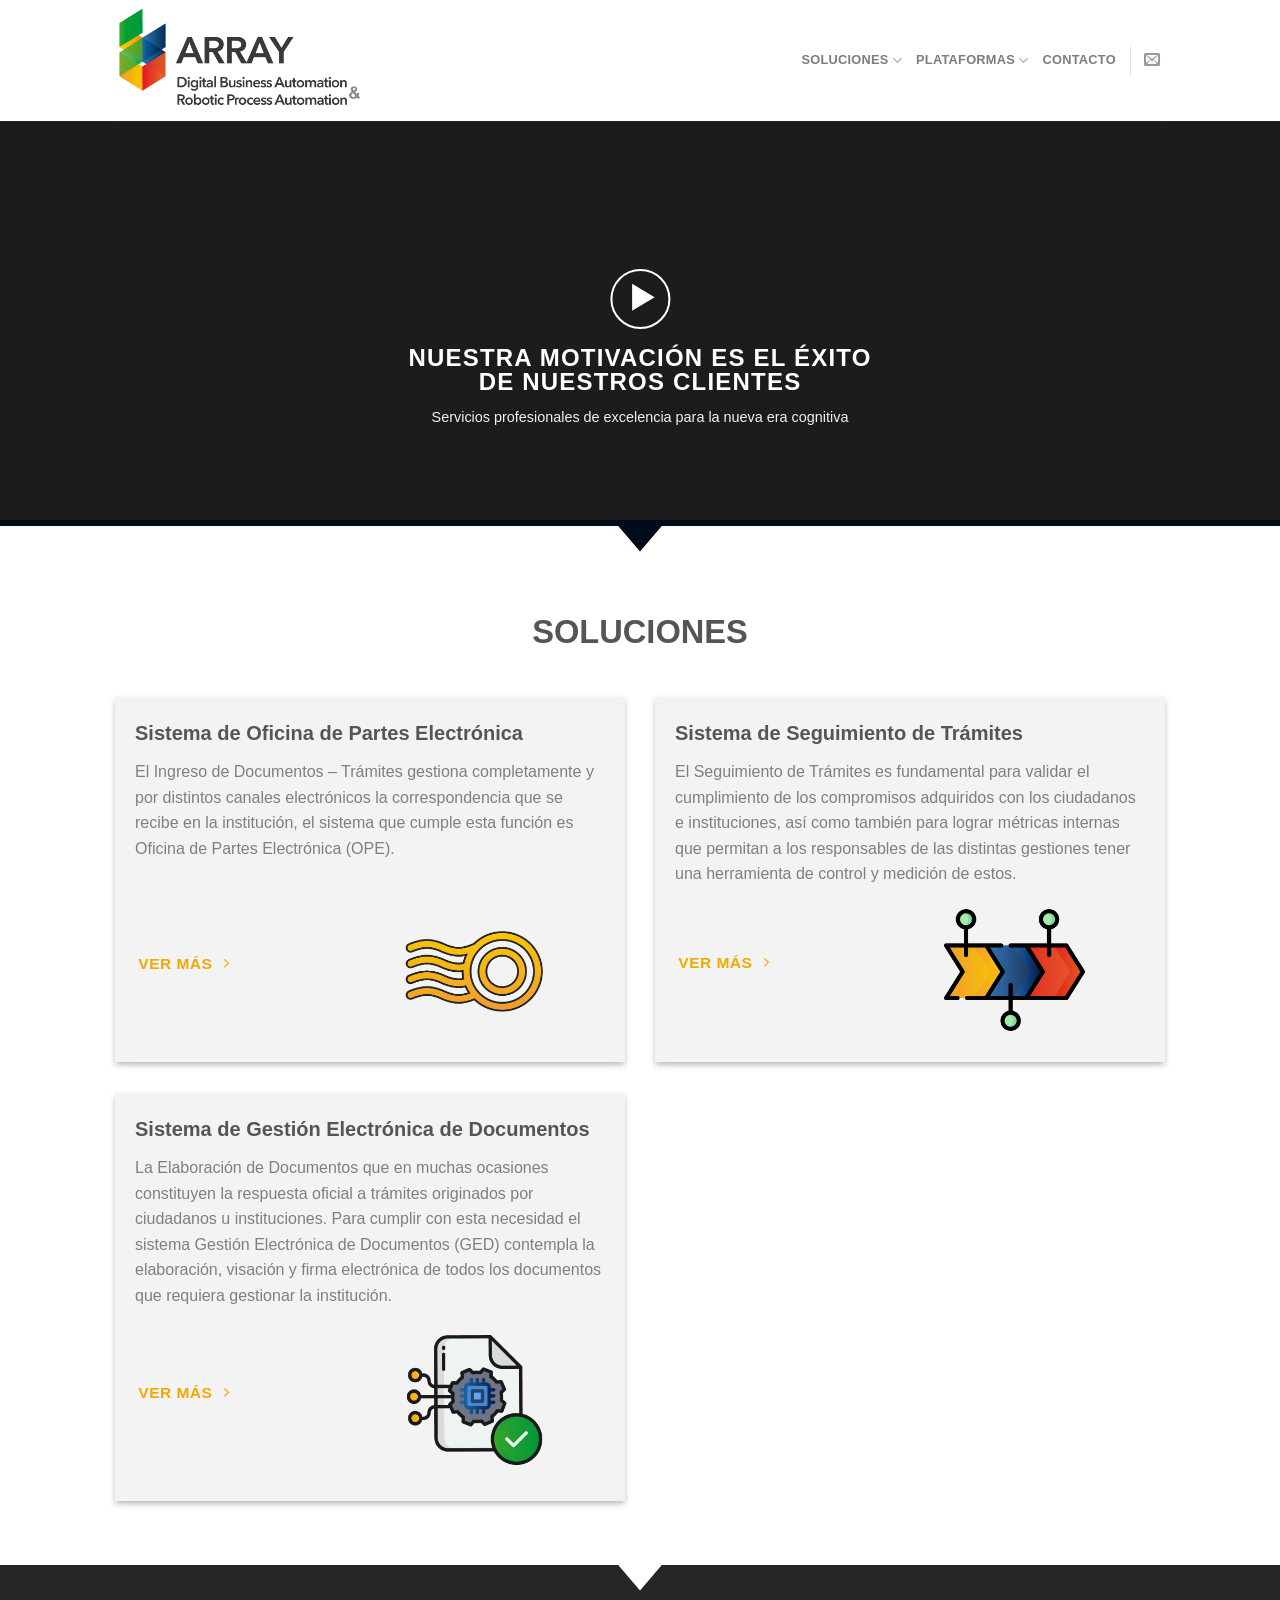
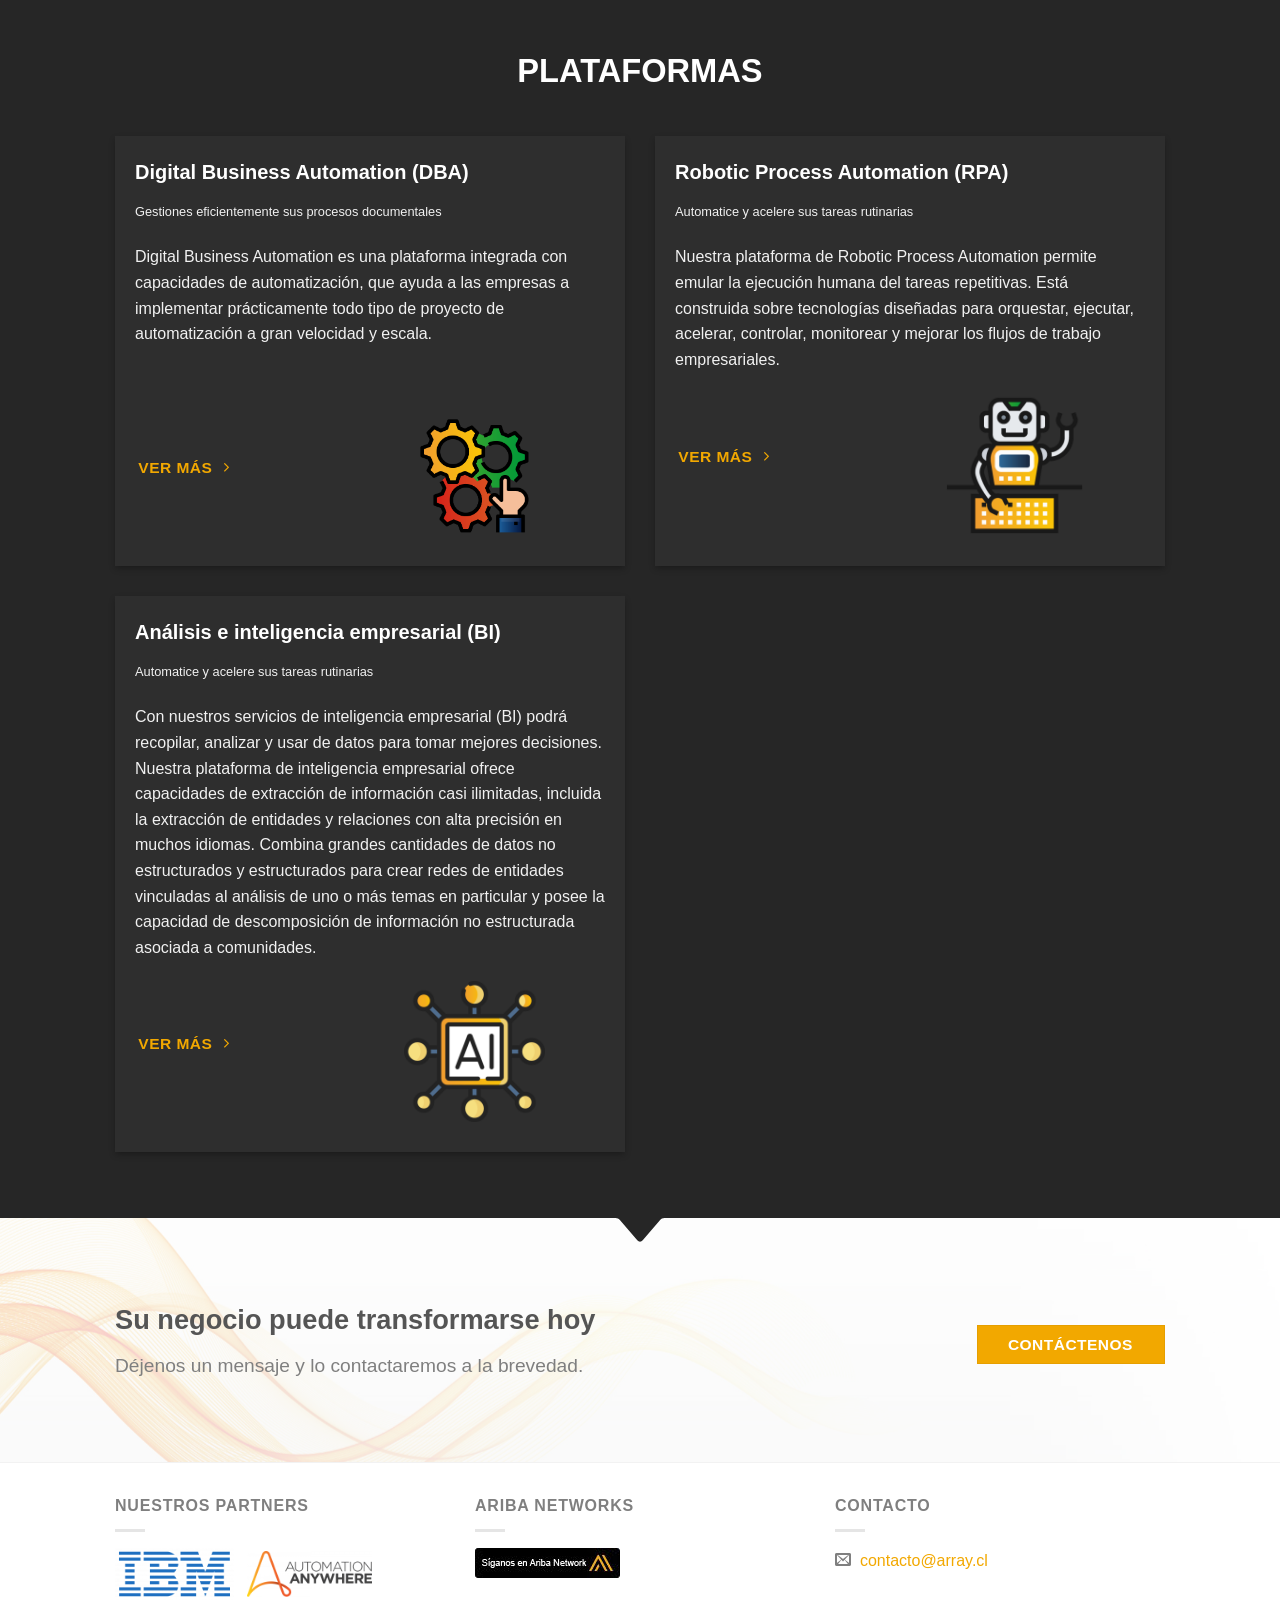
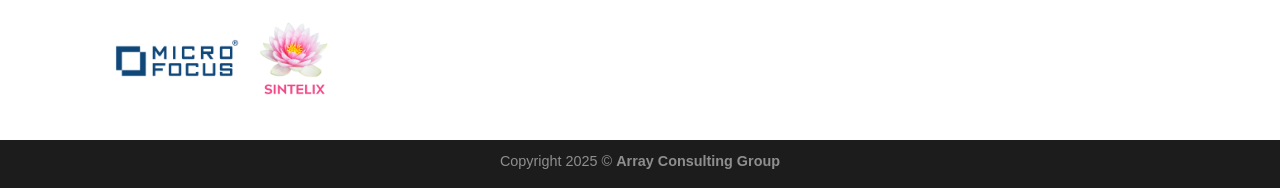
==== index.html @ 46e9e5ff "Publicar sitio estático de ARRAY Consulting y preparar GitHub Pages Co-Authored-By: Claude Opus 4.8 " ====
﻿<!DOCTYPE html>
<!--[if IE 9 ]> <html lang="es-CL" class="ie9 loading-site no-js"> <![endif]-->
<!--[if IE 8 ]> <html lang="es-CL" class="ie8 loading-site no-js"> <![endif]-->
<!--[if (gte IE 9)|!(IE)]><!--><html lang="es-CL" class="loading-site no-js"> <!--<![endif]-->
<head>
	<meta charset="UTF-8">
	<link rel="profile" href="http://gmpg.org/xfn/11">
	<link rel="pingback" href="https://array.cl/xmlrpc.php">

	<script>(function(html){html.className = html.className.replace(/\bno-js\b/,'js')})(document.documentElement);</script>
<title>ARRAY Consulting Group &#8211; Servicios profesionales</title>
<meta name='robots' content='max-image-preview:large'>
	<style>img:is([sizes="auto" i], [sizes^="auto," i]) { contain-intrinsic-size: 3000px 1500px }</style>
	<link rel="alternate" href="en/home-english/index.htm" hreflang="en">
<link rel="alternate" href="pt/home-portugues/index.htm" hreflang="pt">
<link rel="alternate" href="index.htm" hreflang="es">
<meta name="viewport" content="width=device-width, initial-scale=1, maximum-scale=1"><link rel='dns-prefetch' href='//cdn.jsdelivr.net'>
<link rel='dns-prefetch' href='//fonts.googleapis.com'>
<link rel="alternate" type="application/rss+xml" title="ARRAY Consulting Group &raquo; Feed" href="feed/index.htm">
<link rel="alternate" type="application/rss+xml" title="ARRAY Consulting Group &raquo; Feed de comentarios" href="comments/feed/index.htm">
<link rel="prefetch" href="wp-content/themes/flatsome/assets/js/chunk.countup.fe2c1016.js">
<link rel="prefetch" href="wp-content/themes/flatsome/assets/js/chunk.sticky-sidebar.a58a6557.js">
<link rel="prefetch" href="wp-content/themes/flatsome/assets/js/chunk.tooltips.29144c1c.js">
<link rel="prefetch" href="wp-content/themes/flatsome/assets/js/chunk.vendors-popups.947eca5c.js">
<link rel="prefetch" href="wp-content/themes/flatsome/assets/js/chunk.vendors-slider.f0d2cbc9.js">
<script type="text/javascript">
/* <![CDATA[ */
window._wpemojiSettings = {"baseUrl":"https:\/\/s.w.org\/images\/core\/emoji\/15.1.0\/72x72\/","ext":".png","svgUrl":"https:\/\/s.w.org\/images\/core\/emoji\/15.1.0\/svg\/","svgExt":".svg","source":{"concatemoji":"https:\/\/array.cl\/wp-includes\/js\/wp-emoji-release.min.js?ver=6.8.1"}};
/*! This file is auto-generated */
!function(i,n){var o,s,e;function c(e){try{var t={supportTests:e,timestamp:(new Date).valueOf()};sessionStorage.setItem(o,JSON.stringify(t))}catch(e){}}function p(e,t,n){e.clearRect(0,0,e.canvas.width,e.canvas.height),e.fillText(t,0,0);var t=new Uint32Array(e.getImageData(0,0,e.canvas.width,e.canvas.height).data),r=(e.clearRect(0,0,e.canvas.width,e.canvas.height),e.fillText(n,0,0),new Uint32Array(e.getImageData(0,0,e.canvas.width,e.canvas.height).data));return t.every(function(e,t){return e===r[t]})}function u(e,t,n){switch(t){case"flag":return n(e,"\ud83c\udff3\ufe0f\u200d\u26a7\ufe0f","\ud83c\udff3\ufe0f\u200b\u26a7\ufe0f")?!1:!n(e,"\ud83c\uddfa\ud83c\uddf3","\ud83c\uddfa\u200b\ud83c\uddf3")&&!n(e,"\ud83c\udff4\udb40\udc67\udb40\udc62\udb40\udc65\udb40\udc6e\udb40\udc67\udb40\udc7f","\ud83c\udff4\u200b\udb40\udc67\u200b\udb40\udc62\u200b\udb40\udc65\u200b\udb40\udc6e\u200b\udb40\udc67\u200b\udb40\udc7f");case"emoji":return!n(e,"\ud83d\udc26\u200d\ud83d\udd25","\ud83d\udc26\u200b\ud83d\udd25")}return!1}function f(e,t,n){var r="undefined"!=typeof WorkerGlobalScope&&self instanceof WorkerGlobalScope?new OffscreenCanvas(300,150):i.createElement("canvas"),a=r.getContext("2d",{willReadFrequently:!0}),o=(a.textBaseline="top",a.font="600 32px Arial",{});return e.forEach(function(e){o[e]=t(a,e,n)}),o}function t(e){var t=i.createElement("script");t.src=e,t.defer=!0,i.head.appendChild(t)}"undefined"!=typeof Promise&&(o="wpEmojiSettingsSupports",s=["flag","emoji"],n.supports={everything:!0,everythingExceptFlag:!0},e=new Promise(function(e){i.addEventListener("DOMContentLoaded",e,{once:!0})}),new Promise(function(t){var n=function(){try{var e=JSON.parse(sessionStorage.getItem(o));if("object"==typeof e&&"number"==typeof e.timestamp&&(new Date).valueOf()<e.timestamp+604800&&"object"==typeof e.supportTests)return e.supportTests}catch(e){}return null}();if(!n){if("undefined"!=typeof Worker&&"undefined"!=typeof OffscreenCanvas&&"undefined"!=typeof URL&&URL.createObjectURL&&"undefined"!=typeof Blob)try{var e="postMessage("+f.toString()+"("+[JSON.stringify(s),u.toString(),p.toString()].join(",")+"));",r=new Blob([e],{type:"text/javascript"}),a=new Worker(URL.createObjectURL(r),{name:"wpTestEmojiSupports"});return void(a.onmessage=function(e){c(n=e.data),a.terminate(),t(n)})}catch(e){}c(n=f(s,u,p))}t(n)}).then(function(e){for(var t in e)n.supports[t]=e[t],n.supports.everything=n.supports.everything&&n.supports[t],"flag"!==t&&(n.supports.everythingExceptFlag=n.supports.everythingExceptFlag&&n.supports[t]);n.supports.everythingExceptFlag=n.supports.everythingExceptFlag&&!n.supports.flag,n.DOMReady=!1,n.readyCallback=function(){n.DOMReady=!0}}).then(function(){return e}).then(function(){var e;n.supports.everything||(n.readyCallback(),(e=n.source||{}).concatemoji?t(e.concatemoji):e.wpemoji&&e.twemoji&&(t(e.twemoji),t(e.wpemoji)))}))}((window,document),window._wpemojiSettings);
/* ]]> */
</script>
<style id='wp-emoji-styles-inline-css' type='text/css'>

	img.wp-smiley, img.emoji {
		display: inline !important;
		border: none !important;
		box-shadow: none !important;
		height: 1em !important;
		width: 1em !important;
		margin: 0 0.07em !important;
		vertical-align: -0.1em !important;
		background: none !important;
		padding: 0 !important;
	}
</style>
<style id='wp-block-library-inline-css' type='text/css'>
:root{--wp-admin-theme-color:#007cba;--wp-admin-theme-color--rgb:0,124,186;--wp-admin-theme-color-darker-10:#006ba1;--wp-admin-theme-color-darker-10--rgb:0,107,161;--wp-admin-theme-color-darker-20:#005a87;--wp-admin-theme-color-darker-20--rgb:0,90,135;--wp-admin-border-width-focus:2px;--wp-block-synced-color:#7a00df;--wp-block-synced-color--rgb:122,0,223;--wp-bound-block-color:var(--wp-block-synced-color)}@media (min-resolution:192dpi){:root{--wp-admin-border-width-focus:1.5px}}.wp-element-button{cursor:pointer}:root{--wp--preset--font-size--normal:16px;--wp--preset--font-size--huge:42px}:root .has-very-light-gray-background-color{background-color:#eee}:root .has-very-dark-gray-background-color{background-color:#313131}:root .has-very-light-gray-color{color:#eee}:root .has-very-dark-gray-color{color:#313131}:root .has-vivid-green-cyan-to-vivid-cyan-blue-gradient-background{background:linear-gradient(135deg,#00d084,#0693e3)}:root .has-purple-crush-gradient-background{background:linear-gradient(135deg,#34e2e4,#4721fb 50%,#ab1dfe)}:root .has-hazy-dawn-gradient-background{background:linear-gradient(135deg,#faaca8,#dad0ec)}:root .has-subdued-olive-gradient-background{background:linear-gradient(135deg,#fafae1,#67a671)}:root .has-atomic-cream-gradient-background{background:linear-gradient(135deg,#fdd79a,#004a59)}:root .has-nightshade-gradient-background{background:linear-gradient(135deg,#330968,#31cdcf)}:root .has-midnight-gradient-background{background:linear-gradient(135deg,#020381,#2874fc)}.has-regular-font-size{font-size:1em}.has-larger-font-size{font-size:2.625em}.has-normal-font-size{font-size:var(--wp--preset--font-size--normal)}.has-huge-font-size{font-size:var(--wp--preset--font-size--huge)}.has-text-align-center{text-align:center}.has-text-align-left{text-align:left}.has-text-align-right{text-align:right}#end-resizable-editor-section{display:none}.aligncenter{clear:both}.items-justified-left{justify-content:flex-start}.items-justified-center{justify-content:center}.items-justified-right{justify-content:flex-end}.items-justified-space-between{justify-content:space-between}.screen-reader-text{border:0;clip-path:inset(50%);height:1px;margin:-1px;overflow:hidden;padding:0;position:absolute;width:1px;word-wrap:normal!important}.screen-reader-text:focus{background-color:#ddd;clip-path:none;color:#444;display:block;font-size:1em;height:auto;left:5px;line-height:normal;padding:15px 23px 14px;text-decoration:none;top:5px;width:auto;z-index:100000}html :where(.has-border-color){border-style:solid}html :where([style*=border-top-color]){border-top-style:solid}html :where([style*=border-right-color]){border-right-style:solid}html :where([style*=border-bottom-color]){border-bottom-style:solid}html :where([style*=border-left-color]){border-left-style:solid}html :where([style*=border-width]){border-style:solid}html :where([style*=border-top-width]){border-top-style:solid}html :where([style*=border-right-width]){border-right-style:solid}html :where([style*=border-bottom-width]){border-bottom-style:solid}html :where([style*=border-left-width]){border-left-style:solid}html :where(img[class*=wp-image-]){height:auto;max-width:100%}:where(figure){margin:0 0 1em}html :where(.is-position-sticky){--wp-admin--admin-bar--position-offset:var(--wp-admin--admin-bar--height,0px)}@media screen and (max-width:600px){html :where(.is-position-sticky){--wp-admin--admin-bar--position-offset:0px}}
</style>
<style id='classic-theme-styles-inline-css' type='text/css'>
/*! This file is auto-generated */
.wp-block-button__link{color:#fff;background-color:#32373c;border-radius:9999px;box-shadow:none;text-decoration:none;padding:calc(.667em + 2px) calc(1.333em + 2px);font-size:1.125em}.wp-block-file__button{background:#32373c;color:#fff;text-decoration:none}
</style>
<link rel='stylesheet' id='contact-form-7-css' href='wp-content/plugins/contact-form-7/includes/css/styles.css?ver=6.0.3' type='text/css' media='all'>
<style id='woocommerce-inline-inline-css' type='text/css'>
.woocommerce form .form-row .required { visibility: visible; }
</style>
<link rel='stylesheet' id='brands-styles-css' href='wp-content/plugins/woocommerce/assets/css/brands.css?ver=9.6.0' type='text/css' media='all'>
<link rel='stylesheet' id='flatsome-main-css' href='wp-content/themes/flatsome/assets/css/flatsome.css?ver=3.15.6' type='text/css' media='all'>
<style id='flatsome-main-inline-css' type='text/css'>
@font-face {
				font-family: "fl-icons";
				font-display: block;
				src: url(wp-content/themes/flatsome/assets/css/icons/fl-icons.eot);
				src:
					url(wp-content/themes/flatsome/assets/css/icons/fl-icons-1.eot) format("embedded-opentype"),
					url(wp-content/themes/flatsome/assets/css/icons/fl-icons.woff2) format("woff2"),
					url(wp-content/themes/flatsome/assets/css/icons/fl-icons.ttf) format("truetype"),
					url(wp-content/themes/flatsome/assets/css/icons/fl-icons.woff) format("woff"),
					url(wp-content/themes/flatsome/assets/css/icons/fl-icons.svg) format("svg");
			}
</style>
<link rel='stylesheet' id='flatsome-shop-css' href='wp-content/themes/flatsome/assets/css/flatsome-shop.css?ver=3.15.6' type='text/css' media='all'>
<link rel='stylesheet' id='flatsome-style-css' href='wp-content/themes/flatsome/style.css?ver=3.15.6' type='text/css' media='all'>
<link rel='stylesheet' id='gpls_woo_rfq_css-css' href='wp-content/plugins/woo-rfq-for-woocommerce/gpls_assets/css/gpls_woo_rfq-7.css?ver=11696' type='text/css' media='all'>
<style id='gpls_woo_rfq_css-inline-css' type='text/css'>
.bundle_price { visibility: collapse !important; }
.site-header .widget_shopping_cart p.total,.cart-subtotal,.tax-rate,.tax-total,.order-total,.product-price,.product-subtotal { visibility: collapse }
</style>
<link rel='stylesheet' id='url_gpls_wh_css-css' href='wp-content/plugins/woo-rfq-for-woocommerce/gpls_assets/css/gpls_wh-5.css?ver=48250' type='text/css' media='all'>
<link rel='stylesheet' id='flatsome-googlefonts-css' href='css?family=Poppins%3Aregular%2C700%2Cregular%2C700%7CDancing+Script%3Aregular%2C400&#038;display=swap&#038;ver=3.9' type='text/css' media='all'>
<script type="text/javascript" src="wp-includes/js/jquery/jquery.min.js?ver=3.7.1" id="jquery-core-js"></script>
<script type="text/javascript" src="wp-includes/js/jquery/jquery-migrate.min.js?ver=3.4.1" id="jquery-migrate-js"></script>
<script type="text/javascript" src="wp-content/plugins/woocommerce/assets/js/jquery-blockui/jquery.blockUI.min.js?ver=2.7.0-wc.9.6.0" id="jquery-blockui-js" defer="defer" data-wp-strategy="defer"></script>
<script type="text/javascript" id="wc-add-to-cart-js-extra">
/* <![CDATA[ */
var wc_add_to_cart_params = {"ajax_url":"\/wp-admin\/admin-ajax.php","wc_ajax_url":"\/?wc-ajax=%%endpoint%%","i18n_view_cart":"Ver carrito","cart_url":"https:\/\/array.cl\/carrito\/","is_cart":"","cart_redirect_after_add":"no"};
/* ]]> */
</script>
<script type="text/javascript" src="wp-content/plugins/woocommerce/assets/js/frontend/add-to-cart.min.js?ver=9.6.0" id="wc-add-to-cart-js" defer="defer" data-wp-strategy="defer"></script>
<script type="text/javascript" src="wp-content/plugins/woocommerce/assets/js/js-cookie/js.cookie.min.js?ver=2.1.4-wc.9.6.0" id="js-cookie-js" defer="defer" data-wp-strategy="defer"></script>
<script type="text/javascript" id="woocommerce-js-extra">
/* <![CDATA[ */
var woocommerce_params = {"ajax_url":"\/wp-admin\/admin-ajax.php","wc_ajax_url":"\/?wc-ajax=%%endpoint%%"};
/* ]]> */
</script>
<script type="text/javascript" src="wp-content/plugins/woocommerce/assets/js/frontend/woocommerce.min.js?ver=9.6.0" id="woocommerce-js" defer="defer" data-wp-strategy="defer"></script>
<link rel="https://api.w.org/" href="wp-json/index.htm"><link rel="alternate" title="JSON" type="application/json" href="wp-json/wp/v2/pages/2"><link rel="EditURI" type="application/rsd+xml" title="RSD" href="xmlrpc.php?rsd">
<meta name="generator" content="WordPress 6.8.1">
<meta name="generator" content="WooCommerce 9.6.0">
<link rel="canonical" href="index.htm">
<link rel='shortlink' href='index.htm'>
<link rel="alternate" title="oEmbed (JSON)" type="application/json+oembed" href="wp-json/oembed/1.0/embed?url=https%3A%2F%2Farray.cl%2F">
<link rel="alternate" title="oEmbed (XML)" type="text/xml+oembed" href="wp-json/oembed/1.0/embed-1?url=https%3A%2F%2Farray.cl%2F&#038;format=xml">
<style>.bg{opacity: 0; transition: opacity 1s; -webkit-transition: opacity 1s;} .bg-loaded{opacity: 1;}</style><!--[if IE]><link rel="stylesheet" type="text/css" href="https://array.cl/wp-content/themes/flatsome/assets/css/ie-fallback.css"><script src="//cdnjs.cloudflare.com/ajax/libs/html5shiv/3.6.1/html5shiv.js"></script><script>var head = document.getElementsByTagName('head')[0],style = document.createElement('style');style.type = 'text/css';style.styleSheet.cssText = ':before,:after{content:none !important';head.appendChild(style);setTimeout(function(){head.removeChild(style);}, 0);</script><script src="https://array.cl/wp-content/themes/flatsome/assets/libs/ie-flexibility.js"></script><![endif]-->	<noscript><style>.woocommerce-product-gallery{ opacity: 1 !important; }</style></noscript>
	<style class='wp-fonts-local' type='text/css'>
@font-face{font-family:Inter;font-style:normal;font-weight:300 900;font-display:fallback;src:url('wp-content/plugins/woocommerce/assets/fonts/Inter-VariableFont_slnt,wght.woff2') format('woff2');font-stretch:normal;}
@font-face{font-family:Cardo;font-style:normal;font-weight:400;font-display:fallback;src:url('wp-content/plugins/woocommerce/assets/fonts/cardo_normal_400.woff2') format('woff2');}
</style>
<link rel="icon" href="wp-content/uploads/2023/03/cropped-output-onlinepngtools-32x32.png" sizes="32x32">
<link rel="icon" href="wp-content/uploads/2023/03/cropped-output-onlinepngtools-192x192.png" sizes="192x192">
<link rel="apple-touch-icon" href="wp-content/uploads/2023/03/cropped-output-onlinepngtools-180x180.png">
<meta name="msapplication-TileImage" content="https://array.cl/wp-content/uploads/2023/03/cropped-output-onlinepngtools-270x270.png">
<style id="custom-css" type="text/css">:root {--primary-color: #3a3839;}.header-main{height: 121px}#logo img{max-height: 121px}#logo{width:265px;}.header-top{min-height: 30px}.transparent .header-main{height: 90px}.transparent #logo img{max-height: 90px}.has-transparent + .page-title:first-of-type,.has-transparent + #main > .page-title,.has-transparent + #main > div > .page-title,.has-transparent + #main .page-header-wrapper:first-of-type .page-title{padding-top: 90px;}.header.show-on-scroll,.stuck .header-main{height:70px!important}.stuck #logo img{max-height: 70px!important}.header-bg-color {background-color: #ffffff}.header-bottom {background-color: #f1f1f1}@media (max-width: 549px) {.header-main{height: 70px}#logo img{max-height: 70px}}.nav-dropdown{border-radius:3px}.nav-dropdown{font-size:100%}/* Color */.accordion-title.active, .has-icon-bg .icon .icon-inner,.logo a, .primary.is-underline, .primary.is-link, .badge-outline .badge-inner, .nav-outline > li.active> a,.nav-outline >li.active > a, .cart-icon strong,[data-color='primary'], .is-outline.primary{color: #3a3839;}/* Color !important */[data-text-color="primary"]{color: #3a3839!important;}/* Background Color */[data-text-bg="primary"]{background-color: #3a3839;}/* Background */.scroll-to-bullets a,.featured-title, .label-new.menu-item > a:after, .nav-pagination > li > .current,.nav-pagination > li > span:hover,.nav-pagination > li > a:hover,.has-hover:hover .badge-outline .badge-inner,button[type="submit"], .button.wc-forward:not(.checkout):not(.checkout-button), .button.submit-button, .button.primary:not(.is-outline),.featured-table .title,.is-outline:hover, .has-icon:hover .icon-label,.nav-dropdown-bold .nav-column li > a:hover, .nav-dropdown.nav-dropdown-bold > li > a:hover, .nav-dropdown-bold.dark .nav-column li > a:hover, .nav-dropdown.nav-dropdown-bold.dark > li > a:hover, .header-vertical-menu__opener ,.is-outline:hover, .tagcloud a:hover,.grid-tools a, input[type='submit']:not(.is-form), .box-badge:hover .box-text, input.button.alt,.nav-box > li > a:hover,.nav-box > li.active > a,.nav-pills > li.active > a ,.current-dropdown .cart-icon strong, .cart-icon:hover strong, .nav-line-bottom > li > a:before, .nav-line-grow > li > a:before, .nav-line > li > a:before,.banner, .header-top, .slider-nav-circle .flickity-prev-next-button:hover svg, .slider-nav-circle .flickity-prev-next-button:hover .arrow, .primary.is-outline:hover, .button.primary:not(.is-outline), input[type='submit'].primary, input[type='submit'].primary, input[type='reset'].button, input[type='button'].primary, .badge-inner{background-color: #3a3839;}/* Border */.nav-vertical.nav-tabs > li.active > a,.scroll-to-bullets a.active,.nav-pagination > li > .current,.nav-pagination > li > span:hover,.nav-pagination > li > a:hover,.has-hover:hover .badge-outline .badge-inner,.accordion-title.active,.featured-table,.is-outline:hover, .tagcloud a:hover,blockquote, .has-border, .cart-icon strong:after,.cart-icon strong,.blockUI:before, .processing:before,.loading-spin, .slider-nav-circle .flickity-prev-next-button:hover svg, .slider-nav-circle .flickity-prev-next-button:hover .arrow, .primary.is-outline:hover{border-color: #3a3839}.nav-tabs > li.active > a{border-top-color: #3a3839}.widget_shopping_cart_content .blockUI.blockOverlay:before { border-left-color: #3a3839 }.woocommerce-checkout-review-order .blockUI.blockOverlay:before { border-left-color: #3a3839 }/* Fill */.slider .flickity-prev-next-button:hover svg,.slider .flickity-prev-next-button:hover .arrow{fill: #3a3839;}/* Background Color */[data-icon-label]:after, .secondary.is-underline:hover,.secondary.is-outline:hover,.icon-label,.button.secondary:not(.is-outline),.button.alt:not(.is-outline), .badge-inner.on-sale, .button.checkout, .single_add_to_cart_button, .current .breadcrumb-step{ background-color:#f2a800; }[data-text-bg="secondary"]{background-color: #f2a800;}/* Color */.secondary.is-underline,.secondary.is-link, .secondary.is-outline,.stars a.active, .star-rating:before, .woocommerce-page .star-rating:before,.star-rating span:before, .color-secondary{color: #f2a800}/* Color !important */[data-text-color="secondary"]{color: #f2a800!important;}/* Border */.secondary.is-outline:hover{border-color:#f2a800}.success.is-underline:hover,.success.is-outline:hover,.success{background-color: #009d35}.success-color, .success.is-link, .success.is-outline{color: #009d35;}.success-border{border-color: #009d35!important;}/* Color !important */[data-text-color="success"]{color: #009d35!important;}/* Background Color */[data-text-bg="success"]{background-color: #009d35;}.alert.is-underline:hover,.alert.is-outline:hover,.alert{background-color: #dc4e26}.alert.is-link, .alert.is-outline, .color-alert{color: #dc4e26;}/* Color !important */[data-text-color="alert"]{color: #dc4e26!important;}/* Background Color */[data-text-bg="alert"]{background-color: #dc4e26;}body{font-family:"Poppins", sans-serif}body{font-weight: 0}body{color: #7f7f7f}.nav > li > a {font-family:"Poppins", sans-serif;}.mobile-sidebar-levels-2 .nav > li > ul > li > a {font-family:"Poppins", sans-serif;}.nav > li > a {font-weight: 700;}.mobile-sidebar-levels-2 .nav > li > ul > li > a {font-weight: 700;}h1,h2,h3,h4,h5,h6,.heading-font, .off-canvas-center .nav-sidebar.nav-vertical > li > a{font-family: "Poppins", sans-serif;}h1,h2,h3,h4,h5,h6,.heading-font,.banner h1,.banner h2{font-weight: 700;}.alt-font{font-family: "Dancing Script", sans-serif;}.alt-font{font-weight: 400!important;}a{color: #f2a800;}@media screen and (min-width: 550px){.products .box-vertical .box-image{min-width: 300px!important;width: 300px!important;}}.footer-2{background-color: #ffffff}.absolute-footer, html{background-color: #1c1c1c}.label-new.menu-item > a:after{content:"New";}.label-hot.menu-item > a:after{content:"Hot";}.label-sale.menu-item > a:after{content:"Sale";}.label-popular.menu-item > a:after{content:"Popular";}</style></head>

<body class="home wp-singular page-template page-template-page-blank page-template-page-blank-php page page-id-2 wp-theme-flatsome theme-flatsome woocommerce-no-js lightbox nav-dropdown-has-arrow nav-dropdown-has-shadow nav-dropdown-has-border">


<a class="skip-link screen-reader-text" href="#main">Skip to content</a>

<div id="wrapper">

	
	<header id="header" class="header has-sticky sticky-jump">
		<div class="header-wrapper">
			<div id="masthead" class="header-main ">
      <div class="header-inner flex-row container logo-left medium-logo-center" role="navigation">

          <!-- Logo -->
          <div id="logo" class="flex-col logo">
            
<!-- Header logo -->
<a href="index.htm" title="ARRAY Consulting Group - Servicios profesionales" rel="home">
		<img width="1000" height="436" src="wp-content/uploads/2022/06/logo-array4.jpg" class="header_logo header-logo" alt="ARRAY Consulting Group"><img width="1000" height="436" src="wp-content/uploads/2022/06/logo-array4.jpg" class="header-logo-dark" alt="ARRAY Consulting Group"></a>
          </div>

          <!-- Mobile Left Elements -->
          <div class="flex-col show-for-medium flex-left">
            <ul class="mobile-nav nav nav-left ">
              <li class="nav-icon has-icon">
  <div class="header-button">		<a href="#" data-open="#main-menu" data-pos="center" data-bg="main-menu-overlay" data-color="" class="icon button round is-outline is-small" aria-label="Menu" aria-controls="main-menu" aria-expanded="false">
		
		  <i class="icon-menu"></i>
		  		</a>
	 </div> </li>            </ul>
          </div>

          <!-- Left Elements -->
          <div class="flex-col hide-for-medium flex-left
            flex-grow">
            <ul class="header-nav header-nav-main nav nav-left  nav-uppercase">
                          </ul>
          </div>

          <!-- Right Elements -->
          <div class="flex-col hide-for-medium flex-right">
            <ul class="header-nav header-nav-main nav nav-right  nav-uppercase">
              <li id="menu-item-51" class="menu-item menu-item-type-custom menu-item-object-custom menu-item-has-children menu-item-51 menu-item-design-default has-dropdown"><a href="#" class="nav-top-link">Soluciones<i class="icon-angle-down"></i></a>
<ul class="sub-menu nav-dropdown nav-dropdown-default">
	<li id="menu-item-53" class="menu-item menu-item-type-custom menu-item-object-custom menu-item-53"><a href="#soluciones">Sistema de Oficina de Partes Electrónica</a></li>
	<li id="menu-item-54" class="menu-item menu-item-type-custom menu-item-object-custom menu-item-54"><a href="#soluciones">Sistema de Seguimiento de Trámites</a></li>
	<li id="menu-item-56" class="menu-item menu-item-type-custom menu-item-object-custom menu-item-56"><a href="#soluciones">Sistema de Gestión Electrónica de Documentos</a></li>
</ul>
</li>
<li id="menu-item-52" class="menu-item menu-item-type-custom menu-item-object-custom menu-item-has-children menu-item-52 menu-item-design-default has-dropdown"><a href="#" class="nav-top-link">Plataformas<i class="icon-angle-down"></i></a>
<ul class="sub-menu nav-dropdown nav-dropdown-default">
	<li id="menu-item-57" class="menu-item menu-item-type-custom menu-item-object-custom menu-item-57"><a href="#plataformas">Digital Business Automation (DBA)</a></li>
	<li id="menu-item-58" class="menu-item menu-item-type-custom menu-item-object-custom menu-item-58"><a href="#plataformas">Robotic Process Automation (RPA)</a></li>
	<li id="menu-item-60" class="menu-item menu-item-type-custom menu-item-object-custom menu-item-60"><a href="#plataformas">Project Management Platform</a></li>
	<li id="menu-item-59" class="menu-item menu-item-type-custom menu-item-object-custom menu-item-59"><a href="#plataformas">Analytics</a></li>
</ul>
</li>
<li id="menu-item-61" class="menu-item menu-item-type-custom menu-item-object-custom menu-item-61 menu-item-design-default"><a href="#contacto" class="nav-top-link">Contacto</a></li>
<li class="header-divider"></li><li class="html header-social-icons ml-0">
	<div class="social-icons follow-icons"><a href="mailto:contacto@array.cl" data-label="E-mail" rel="nofollow" class="icon plain  email tooltip" title="Send us an email" aria-label="Send us an email"><i class="icon-envelop"></i></a></div></li>            </ul>
          </div>

          <!-- Mobile Right Elements -->
          <div class="flex-col show-for-medium flex-right">
            <ul class="mobile-nav nav nav-right ">
              <li class="cart-item has-icon">

      <a href="carrito/index.htm" class="header-cart-link off-canvas-toggle nav-top-link is-small" data-open="#cart-popup" data-class="off-canvas-cart" title="Carrito" data-pos="right">
  
    <span class="cart-icon image-icon">
    <strong>0</strong>
  </span>
  </a>


  <!-- Cart Sidebar Popup -->
  <div id="cart-popup" class="mfp-hide widget_shopping_cart">
  <div class="cart-popup-inner inner-padding">
      <div class="cart-popup-title text-center">
          <h4 class="uppercase">Carrito</h4>
          <div class="is-divider"></div>
      </div>
      <div class="widget_shopping_cart_content">
          

	<p class="woocommerce-mini-cart__empty-message">No hay productos en el carrito.</p>


      </div>
             <div class="cart-sidebar-content relative"></div>  </div>
  </div>

</li>
            </ul>
          </div>

      </div>
     
            <div class="container"><div class="top-divider full-width"></div></div>
      </div>
<div class="header-bg-container fill"><div class="header-bg-image fill"></div><div class="header-bg-color fill"></div></div>		</div>
	</header>

	
	<main id="main" class="">


<div id="content" role="main" class="content-area">

		
			
  <div class="banner has-hover has-video" id="banner-844513311">
          <div class="banner-inner fill">
        <div class="banner-bg fill">
            <div class="bg fill bg-fill "></div>
            	<div class="video-overlay no-click fill visible"></div>
	<video class="video-bg fill visible" preload="" playsinline="" autoplay="" muted="" loop="">
		<source src="wp-content/uploads/2022/07/pexels-yauheni-vasilevich-7101913.mp4" type="video/mp4">	</video>
            <div class="overlay"></div>            
                    </div>
		
        <div class="banner-layers container">
            <div class="fill banner-link"></div>            

   <div id="text-box-2013260608" class="text-box banner-layer x50 md-x50 lg-x50 y80 md-y80 lg-y80 res-text">
                                <div class="text-box-content text dark">
              
              <div class="text-inner text-center">
                  

<div class="video-button-wrapper"><a href="https://player.vimeo.com/video/353662706" class="button open-video icon circle is-outline is-xlarge"><i class="icon-play" style="font-size:1.5em;"></i></a></div>

	<div id="text-3213102669" class="text">
		

<h3 class="uppercase"><strong>NUESTRA MOTIVACIÓN ES EL ÉXITO <br>DE NUESTROS CLIENTES</strong></h3>
<p><span style="font-size: 120%;">Servicios profesionales de excelencia para la nueva era cognitiva</span></p>
		
<style>
#text-3213102669 {
  font-size: 0.75rem;
}
</style>
	</div>
	

              </div>
           </div>
                            
<style>
#text-box-2013260608 {
  width: 89%;
}
#text-box-2013260608 .text-box-content {
  font-size: 100%;
}
@media (min-width:550px) {
  #text-box-2013260608 {
    width: 73%;
  }
}
@media (min-width:850px) {
  #text-box-2013260608 {
    width: 59%;
  }
}
</style>
    </div>
 

        </div>
      </div>

            
<style>
#banner-844513311 {
  padding-top: 400px;
}
#banner-844513311 .overlay {
  background-color: rgba(0,0,0,.5);
}
#banner-844513311 .ux-shape-divider--top svg {
  height: 150px;
  --divider-top-width: 100%;
}
#banner-844513311 .ux-shape-divider--bottom svg {
  height: 150px;
  --divider-width: 100%;
}
</style>
  </div>


	<section class="section" id="section_312707194">
		<div class="bg section-bg fill bg-fill  bg-loaded">

			
			
			

		</div>

			<div class="ux-shape-divider ux-shape-divider--top ux-shape-divider--style-arrow">
		<svg viewbox="0 0 1000 100" xmlns="http://www.w3.org/2000/svg" preserveaspectratio="none">
	<path class="ux-shape-fill" d="M1000 100H0L0 96H483L500 79L517 96H1000V100Z"></path>
</svg>
	</div>


		<div class="section-content relative">
			

<div class="row" id="row-1815321943">


	<div id="col-2112451197" class="col small-12 large-12">
				<div class="col-inner">
			
			

<span class="scroll-to" data-label="Scroll to: #soluciones" data-bullet="false" data-link="#soluciones" data-title="soluciones"><a name="soluciones"></a></span>

	<div id="gap-755721938" class="gap-element clearfix" style="display:block; height:auto;">
		
<style>
#gap-755721938 {
  padding-top: 60px;
}
</style>
	</div>
	

<h1 style="text-align: center;"><span style="font-size: 120%;">SOLUCIONES</span></h1>

		</div>
					</div>

	

</div>
<div class="row align-equal" id="row-586146160">


	<div id="col-1111311643" class="col medium-6 small-12 large-6" data-animate="bounceInUp">
				<div class="col-inner box-shadow-2" style="background-color:rgb(243, 243, 243);">
			
			

<h3>Sistema de Oficina de Partes Electrónica</h3>
<p>El Ingreso de Documentos – Trámites gestiona completamente y por distintos canales electrónicos la correspondencia que se recibe en la institución, el sistema que cumple esta función es Oficina de Partes Electrónica (OPE).</p>
<p>&nbsp;</p>
<div class="row align-middle" id="row-889149031">


	<div id="col-395964905" class="col medium-5 small-12 large-5">
				<div class="col-inner text-left">
			
			

<a href="#1" target="_self" class="button secondary is-link">
    <span>ver más</span>
  <i class="icon-angle-right"></i></a>



		</div>
					</div>

	

	<div id="col-602885626" class="col medium-7 small-12 large-7">
				<div class="col-inner text-center">
			
			

	<div class="img has-hover x md-x lg-x y md-y lg-y" id="image_739315719">
								<div class="img-inner dark">
			<img fetchpriority="high" decoding="async" width="534" height="321" src="wp-content/uploads/2022/06/postal.png" class="attachment-large size-large" alt="" srcset="wp-content/uploads/2022/06/postal.png 534w, wp-content/uploads/2022/06/postal-300x180.png 300w" sizes="(max-width: 534px) 100vw, 534px">						
					</div>
								
<style>
#image_739315719 {
  width: 54%;
}
</style>
	</div>
	


		</div>
					</div>

	

</div>

		</div>
				
<style>
#col-1111311643 > .col-inner {
  padding: 20px 20px 0 20px;
}
</style>
	</div>

	

	<div id="col-784829766" class="col medium-6 small-12 large-6" data-animate="bounceInUp">
				<div class="col-inner box-shadow-2" style="background-color:rgb(243, 243, 243);">
			
			

<h3>Sistema de Seguimiento de Trámites</h3>
<p>El Seguimiento de Trámites es fundamental para validar el cumplimiento de los compromisos adquiridos con los ciudadanos e instituciones, así como también para lograr métricas internas que permitan a los responsables de las distintas gestiones tener una herramienta de control y medición de estos.&nbsp;</p>
<div class="row align-middle" id="row-720302768">


	<div id="col-811288804" class="col medium-5 small-12 large-5">
				<div class="col-inner text-left">
			
			

<a href="#2" target="_self" class="button secondary is-link">
    <span>ver más</span>
  <i class="icon-angle-right"></i></a>



		</div>
					</div>

	

	<div id="col-895421542" class="col medium-7 small-12 large-7">
				<div class="col-inner text-center">
			
			

	<div class="img has-hover x md-x lg-x y md-y lg-y" id="image_1420353918">
								<div class="img-inner dark">
			<img decoding="async" width="512" height="452" src="wp-content/uploads/2022/06/timelines.png" class="attachment-large size-large" alt="" srcset="wp-content/uploads/2022/06/timelines.png 512w, wp-content/uploads/2022/06/timelines-300x265.png 300w" sizes="(max-width: 512px) 100vw, 512px">						
					</div>
								
<style>
#image_1420353918 {
  width: 54%;
}
</style>
	</div>
	


		</div>
					</div>

	

</div>

		</div>
				
<style>
#col-784829766 > .col-inner {
  padding: 20px 20px 0 20px;
}
</style>
	</div>

	

	<div id="col-1411532076" class="col medium-6 small-12 large-6" data-animate="bounceInUp">
				<div class="col-inner box-shadow-2" style="background-color:rgb(243, 243, 243);">
			
			

<h3>Sistema de Gestión Electrónica de Documentos</h3>
<p>La Elaboración de Documentos que en muchas ocasiones constituyen la respuesta oficial a trámites originados por ciudadanos u instituciones. Para cumplir con esta necesidad el sistema Gestión Electrónica de Documentos (GED) contempla la elaboración, visación y firma electrónica de todos los documentos que requiera gestionar la institución.</p>
<div class="row align-middle" id="row-1533416972">


	<div id="col-314474305" class="col medium-5 small-12 large-5">
				<div class="col-inner text-left">
			
			

<a href="#3" target="_self" class="button secondary is-link">
    <span>ver más</span>
  <i class="icon-angle-right"></i></a>



		</div>
					</div>

	

	<div id="col-755860184" class="col medium-7 small-12 large-7">
				<div class="col-inner text-center">
			
			

	<div class="img has-hover x md-x lg-x y md-y lg-y" id="image_1939247172">
								<div class="img-inner dark">
			<img decoding="async" width="512" height="512" src="wp-content/uploads/2022/06/document.png" class="attachment-large size-large" alt="" srcset="wp-content/uploads/2022/06/document.png 512w, wp-content/uploads/2022/06/document-300x300.png 300w, wp-content/uploads/2022/06/document-100x100.png 100w, wp-content/uploads/2022/06/document-150x150.png 150w" sizes="(max-width: 512px) 100vw, 512px">						
					</div>
								
<style>
#image_1939247172 {
  width: 54%;
}
</style>
	</div>
	


		</div>
					</div>

	

</div>

		</div>
				
<style>
#col-1411532076 > .col-inner {
  padding: 20px 20px 0 20px;
}
</style>
	</div>

	

</div>

		</div>

		
<style>
#section_312707194 {
  padding-top: 30px;
  padding-bottom: 30px;
}
#section_312707194 .ux-shape-divider--top svg {
  height: 150px;
  --divider-top-width: 100%;
}
#section_312707194 .ux-shape-divider--top .ux-shape-fill {
  fill: rgb(0, 11, 27);
}
#section_312707194 .ux-shape-divider--bottom svg {
  height: 150px;
  --divider-width: 100%;
}
</style>
	</section>
	
	<section class="section dark" id="section_718922910">
		<div class="bg section-bg fill bg-fill  bg-loaded">

			
			
			

		</div>

			<div class="ux-shape-divider ux-shape-divider--top ux-shape-divider--style-arrow">
		<svg viewbox="0 0 1000 100" xmlns="http://www.w3.org/2000/svg" preserveaspectratio="none">
	<path class="ux-shape-fill" d="M1000 100H0L0 96H483L500 79L517 96H1000V100Z"></path>
</svg>
	</div>


		<div class="section-content relative">
			

<div class="row" id="row-1743649613">


	<div id="col-1410792288" class="col small-12 large-12">
				<div class="col-inner">
			
			

	<div id="gap-1761188776" class="gap-element clearfix" style="display:block; height:auto;">
		
<style>
#gap-1761188776 {
  padding-top: 60px;
}
</style>
	</div>
	

<span class="scroll-to" data-label="Scroll to: #plataformas" data-bullet="false" data-link="#plataformas" data-title="plataformas"><a name="plataformas"></a></span>

<h1 style="text-align: center;"><span style="font-size: 120%;">PLATAFORMAS</span></h1>

		</div>
					</div>

	

</div>
<div class="row align-equal" id="row-951456050">


	<div id="col-2090141468" class="col medium-6 small-12 large-6" data-animate="bounceInUp">
				<div class="col-inner box-shadow-2" style="background-color:rgb(46, 46, 46);">
			
			

<h3>Digital Business Automation (DBA)</h3>
<p><small>Gestiones eficientemente sus procesos documentales</small></p>
<p>Digital Business Automation es una plataforma integrada con capacidades de automatización, que ayuda a las empresas a implementar prácticamente todo tipo de proyecto de automatización a gran velocidad y escala.</p>
<p>&nbsp;</p>
<div class="row align-middle" id="row-17677540">


	<div id="col-1563294087" class="col medium-5 small-12 large-5">
				<div class="col-inner text-left">
			
			

<a href="#4" target="_self" class="button secondary is-link">
    <span>ver más</span>
  <i class="icon-angle-right"></i></a>



		</div>
					</div>

	

	<div id="col-875084893" class="col medium-7 small-12 large-7">
				<div class="col-inner text-center">
			
			

	<div class="img has-hover x md-x lg-x y md-y lg-y" id="image_193007339">
								<div class="img-inner dark">
			<img loading="lazy" decoding="async" width="393" height="408" src="wp-content/uploads/2022/06/automations.png" class="attachment-large size-large" alt="" srcset="wp-content/uploads/2022/06/automations.png 393w, wp-content/uploads/2022/06/automations-289x300.png 289w" sizes="auto, (max-width: 393px) 100vw, 393px">						
					</div>
								
<style>
#image_193007339 {
  width: 45%;
}
</style>
	</div>
	


		</div>
					</div>

	

</div>

		</div>
				
<style>
#col-2090141468 > .col-inner {
  padding: 20px 20px 0 20px;
}
</style>
	</div>

	

	<div id="col-189488379" class="col medium-6 small-12 large-6" data-animate="bounceInUp">
				<div class="col-inner box-shadow-2" style="background-color:rgb(46, 46, 46);">
			
			

<h3>Robotic Process Automation (RPA)</h3>
<p><small>Automatice y acelere sus tareas rutinarias</small></p>
<p>Nuestra plataforma de Robotic Process Automation permite emular la ejecución humana del tareas repetitivas. Está construida sobre tecnologías diseñadas para orquestar, ejecutar, acelerar, controlar, monitorear y mejorar los flujos de trabajo empresariales.</p>
<div class="row align-middle" id="row-1239693873">


	<div id="col-1700794900" class="col medium-5 small-12 large-5">
				<div class="col-inner text-left">
			
			

<a href="#5" target="_self" class="button secondary is-link">
    <span>ver más</span>
  <i class="icon-angle-right"></i></a>



		</div>
					</div>

	

	<div id="col-1317760922" class="col medium-7 small-12 large-7">
				<div class="col-inner text-center">
			
			

	<div class="img has-hover x md-x lg-x y md-y lg-y" id="image_265214184">
								<div class="img-inner dark">
			<img loading="lazy" decoding="async" width="388" height="393" src="wp-content/uploads/2022/06/robot.png" class="attachment-large size-large" alt="" srcset="wp-content/uploads/2022/06/robot.png 388w, wp-content/uploads/2022/06/robot-100x100.png 100w, wp-content/uploads/2022/06/robot-296x300.png 296w" sizes="auto, (max-width: 388px) 100vw, 388px">						
					</div>
								
<style>
#image_265214184 {
  width: 54%;
}
</style>
	</div>
	


		</div>
					</div>

	

</div>

		</div>
				
<style>
#col-189488379 > .col-inner {
  padding: 20px 20px 0 20px;
}
</style>
	</div>

	

	<div id="col-1378396475" class="col medium-6 small-12 large-6" data-animate="bounceInUp">
				<div class="col-inner box-shadow-2" style="background-color:rgb(46, 46, 46);">
			
			

<h3>Análisis e inteligencia empresarial (BI)</h3>
<p><small>Automatice y acelere sus tareas rutinarias</small></p>
<p>Con nuestros servicios de inteligencia empresarial (BI) podrá recopilar, analizar y usar de datos para tomar mejores decisiones. Nuestra plataforma de inteligencia empresarial ofrece capacidades de extracción de información casi ilimitadas, incluida la extracción de entidades y relaciones con alta precisión en muchos idiomas. Combina grandes cantidades de datos no estructurados y estructurados para crear redes de entidades vinculadas al análisis de uno o más temas en particular y posee la capacidad de descomposición de información no estructurada asociada a comunidades.</p>
<div class="row align-middle" id="row-230355962">


	<div id="col-848283043" class="col medium-5 small-12 large-5">
				<div class="col-inner text-left">
			
			

<a href="#6" target="_self" class="button secondary is-link">
    <span>ver más</span>
  <i class="icon-angle-right"></i></a>



		</div>
					</div>

	

	<div id="col-1091135885" class="col medium-7 small-12 large-7">
				<div class="col-inner text-center">
			
			

	<div class="img has-hover x md-x lg-x y md-y lg-y" id="image_1813446363">
								<div class="img-inner dark">
			<img loading="lazy" decoding="async" width="512" height="512" src="wp-content/uploads/2022/06/artificial-intelligence.png" class="attachment-large size-large" alt="" srcset="wp-content/uploads/2022/06/artificial-intelligence.png 512w, wp-content/uploads/2022/06/artificial-intelligence-300x300.png 300w, wp-content/uploads/2022/06/artificial-intelligence-100x100.png 100w, wp-content/uploads/2022/06/artificial-intelligence-150x150.png 150w" sizes="auto, (max-width: 512px) 100vw, 512px">						
					</div>
								
<style>
#image_1813446363 {
  width: 54%;
}
</style>
	</div>
	


		</div>
					</div>

	

</div>

		</div>
				
<style>
#col-1378396475 > .col-inner {
  padding: 20px 20px 0 20px;
}
</style>
	</div>

	


</div>

		</div>

		
<style>
#section_718922910 {
  padding-top: 30px;
  padding-bottom: 30px;
  background-color: rgb(38, 38, 38);
}
#section_718922910 .ux-shape-divider--top svg {
  height: 150px;
  --divider-top-width: 100%;
}
#section_718922910 .ux-shape-divider--bottom svg {
  height: 150px;
  --divider-width: 100%;
}
</style>
	</section>
	
	<section class="section has-parallax" id="section_2109945944">
		<div class="bg section-bg fill bg-fill  " data-parallax-container=".section" data-parallax-background="" data-parallax="-5">

			
			<div class="section-bg-overlay absolute fill"></div>
			

		</div>

			<div class="ux-shape-divider ux-shape-divider--top ux-shape-divider--style-arrow-2">
		<svg viewbox="0 0 1000 100" xmlns="http://www.w3.org/2000/svg" preserveaspectratio="none">
	<path class="ux-shape-fill" d="M1000 100H0L0 96H480.929C482.255 96 483.527 95.4732 484.464 94.5355L497.879 81.1213C499.05 79.9497 500.95 79.9497 502.121 81.1213L515.536 94.5355C516.473 95.4732 517.745 96 519.071 96H1000V100Z"></path>
</svg>
	</div>


		<div class="section-content relative">
			

	<div id="gap-913420466" class="gap-element clearfix" style="display:block; height:auto;">
		
<style>
#gap-913420466 {
  padding-top: 59px;
}
</style>
	</div>
	

<div class="row align-middle" id="row-2013161471">


	<div id="col-1659939757" class="col medium-9 small-12 large-9">
				<div class="col-inner">
			
			

<h1>Su negocio puede transformarse hoy</h1>
<p class="mb-3"><span style="font-size: 120%;">Déjenos un mensaje y lo contactaremos a la brevedad.</span></p>

		</div>
					</div>

	

	<div id="col-422882788" class="col medium-3 small-12 large-3">
				<div class="col-inner text-right">
			
			

<a href="#contacto" target="_self" class="button secondary reveal-icon">
    <span>Contáctenos</span>
  <i class="icon-angle-right"></i></a>



		</div>
					</div>

	

</div>

		</div>

		
<style>
#section_2109945944 {
  padding-top: 30px;
  padding-bottom: 30px;
}
#section_2109945944 .section-bg-overlay {
  background-color: rgba(255, 255, 255, 0.773);
}
#section_2109945944 .section-bg.bg-loaded {
  background-image: url(wp-content/uploads/2022/06/AAI_commBack_left_gradient.jpg);
}
#section_2109945944 .section-bg {
  background-position: 0% 0%;
}
#section_2109945944 .ux-shape-divider--top svg {
  height: 150px;
  --divider-top-width: 100%;
}
#section_2109945944 .ux-shape-divider--top .ux-shape-fill {
  fill: rgb(38, 38, 38);
}
#section_2109945944 .ux-shape-divider--bottom svg {
  height: 150px;
  --divider-width: 100%;
}
</style>
	</section>
	
	<div id="1" class="lightbox-by-id lightbox-content mfp-hide lightbox-white " style="max-width:1200px ;padding:20px">
			<section class="section" id="section_599082433">
		<div class="bg section-bg fill bg-fill  bg-loaded">

			
			
			

		</div>

		

		<div class="section-content relative">
			

<div class="row" id="row-375878929">


	<div id="col-446444106" class="col small-12 large-12">
				<div class="col-inner">
			
			

<div class="container section-title-container"><h3 class="section-title section-title-normal"><b></b><span class="section-title-main">Sistema de Oficina de Partes Electrónica</span><b></b></h3></div>

<div class="row" id="row-1295940955">


	<div id="col-1207437091" class="col medium-4 small-12 large-4">
				<div class="col-inner">
			
			

<p><span style="font-size: 110%;">El Ingreso de Documentos – Trámites gestiona completamente y por distintos canales electrónicos la correspondencia que se recibe en la institución, el sistema que cumple esta función es Oficina de Partes Electrónica (OPE).</span></p>

		</div>
					</div>

	

	<div id="col-1635487128" class="col medium-8 small-12 large-8">
				<div class="col-inner">
			
			

	<div class="img has-hover x md-x lg-x y md-y lg-y" id="image_737136159">
								<div class="img-inner dark">
			<img loading="lazy" decoding="async" width="1460" height="728" src="wp-content/uploads/2022/06/Imagen1-1.png" class="attachment-original size-original" alt="" srcset="wp-content/uploads/2022/06/Imagen1-1.png 1460w, wp-content/uploads/2022/06/Imagen1-1-600x299.png 600w, wp-content/uploads/2022/06/Imagen1-1-300x150.png 300w, wp-content/uploads/2022/06/Imagen1-1-1024x511.png 1024w, wp-content/uploads/2022/06/Imagen1-1-768x383.png 768w" sizes="auto, (max-width: 1460px) 100vw, 1460px">						
					</div>
								
<style>
#image_737136159 {
  width: 100%;
}
</style>
	</div>
	


		</div>
					</div>

	

	<div id="col-1633127166" class="col medium-8 small-12 large-8">
				<div class="col-inner">
			
			

	<div class="img has-hover x md-x lg-x y md-y lg-y" id="image_1436491928">
								<div class="img-inner dark">
			<img loading="lazy" decoding="async" width="1534" height="768" src="wp-content/uploads/2022/06/Imagen2-1.png" class="attachment-original size-original" alt="" srcset="wp-content/uploads/2022/06/Imagen2-1.png 1534w, wp-content/uploads/2022/06/Imagen2-1-600x300.png 600w, wp-content/uploads/2022/06/Imagen2-1-300x150.png 300w, wp-content/uploads/2022/06/Imagen2-1-1024x513.png 1024w, wp-content/uploads/2022/06/Imagen2-1-768x385.png 768w" sizes="auto, (max-width: 1534px) 100vw, 1534px">						
					</div>
								
<style>
#image_1436491928 {
  width: 100%;
}
</style>
	</div>
	


		</div>
					</div>

	

	<div id="col-1554037252" class="col medium-4 small-12 large-4">
				<div class="col-inner">
			
			

<p>La Entrega de Documentos – Respuestas constituye la forma oficial de comunicación de la institución con los ciudadanos e instituciones externas. El sistema que cumple esta función es Oficina de Partes Electrónica (OPE), que gestiona el envío de documentación manual o automática uno o más documentos, por distintos canales, electrónicos y presencial.</p>

		</div>
					</div>

	

</div>

		</div>
					</div>

	

</div>

		</div>

		
<style>
#section_599082433 {
  padding-top: 30px;
  padding-bottom: 30px;
}
#section_599082433 .ux-shape-divider--top svg {
  height: 150px;
  --divider-top-width: 100%;
}
#section_599082433 .ux-shape-divider--bottom svg {
  height: 150px;
  --divider-width: 100%;
}
</style>
	</section>
		</div>
	
	
	<div id="2" class="lightbox-by-id lightbox-content mfp-hide lightbox-white " style="max-width:1200px ;padding:20px">
			<section class="section" id="section_2059849801">
		<div class="bg section-bg fill bg-fill  bg-loaded">

			
			
			

		</div>

		

		<div class="section-content relative">
			

<div class="row" id="row-314442609">


	<div id="col-288678283" class="col small-12 large-12">
				<div class="col-inner">
			
			

<div class="container section-title-container"><h3 class="section-title section-title-normal"><b></b><span class="section-title-main">Sistema de Seguimiento de Trámites</span><b></b></h3></div>

<p>El Seguimiento de Trámites es fundamental para validar el cumplimiento de los compromisos adquiridos con los ciudadanos e instituciones, así como también para lograr métricas internas que permitan a los responsables de las distintas gestiones tener una herramienta de control y medición de estos.</p>
<p>El sistema Seguimiento Electrónico de Trámites (SET) proporciona una plataforma de visualización del estado de avance de las gestión trámites, permitiendo la visibilidad y seguimiento a estos, emitiendo alertas relacionadas a los SLAs configurados y comprometidos por la institución.</p>
	<div class="img has-hover x md-x lg-x y md-y lg-y" id="image_82847256">
								<div class="img-inner dark">
			<img loading="lazy" decoding="async" width="1334" height="660" src="wp-content/uploads/2022/06/Imagen3.png" class="attachment-original size-original" alt="" srcset="wp-content/uploads/2022/06/Imagen3.png 1334w, wp-content/uploads/2022/06/Imagen3-600x297.png 600w, wp-content/uploads/2022/06/Imagen3-300x148.png 300w, wp-content/uploads/2022/06/Imagen3-1024x507.png 1024w, wp-content/uploads/2022/06/Imagen3-768x380.png 768w" sizes="auto, (max-width: 1334px) 100vw, 1334px">						
					</div>
								
<style>
#image_82847256 {
  width: 100%;
}
</style>
	</div>
	


		</div>
					</div>

	

</div>

		</div>

		
<style>
#section_2059849801 {
  padding-top: 30px;
  padding-bottom: 30px;
}
#section_2059849801 .ux-shape-divider--top svg {
  height: 150px;
  --divider-top-width: 100%;
}
#section_2059849801 .ux-shape-divider--bottom svg {
  height: 150px;
  --divider-width: 100%;
}
</style>
	</section>
		</div>
	
	
	<div id="3" class="lightbox-by-id lightbox-content mfp-hide lightbox-white " style="max-width:1200px ;padding:20px">
			<section class="section" id="section_1643719150">
		<div class="bg section-bg fill bg-fill  bg-loaded">

			
			
			

		</div>

		

		<div class="section-content relative">
			

<div class="row" id="row-867992096">


	<div id="col-933321784" class="col small-12 large-12">
				<div class="col-inner">
			
			

<div class="container section-title-container"><h3 class="section-title section-title-normal"><b></b><span class="section-title-main">Sistema de Gestión Electrónica de Documentos</span><b></b></h3></div>

<p>La Elaboración de Documentos que en muchas ocasiones constituyen la respuesta oficial a trámites originados por ciudadanos u instituciones. Para cumplir con esta necesidad el sistema Gestión Electrónica de Documentos (GED) contempla la elaboración, visación y firma electrónica de todos los documentos que requiera gestionar la institución.</p>
	<div class="img has-hover x md-x lg-x y md-y lg-y" id="image_3271551">
								<div class="img-inner dark">
			<img loading="lazy" decoding="async" width="1261" height="761" src="wp-content/uploads/2022/06/Imagen4.png" class="attachment-original size-original" alt="" srcset="wp-content/uploads/2022/06/Imagen4.png 1261w, wp-content/uploads/2022/06/Imagen4-600x362.png 600w, wp-content/uploads/2022/06/Imagen4-300x181.png 300w, wp-content/uploads/2022/06/Imagen4-1024x618.png 1024w, wp-content/uploads/2022/06/Imagen4-768x463.png 768w" sizes="auto, (max-width: 1261px) 100vw, 1261px">						
					</div>
								
<style>
#image_3271551 {
  width: 100%;
}
</style>
	</div>
	


		</div>
					</div>

	

</div>

		</div>

		
<style>
#section_1643719150 {
  padding-top: 30px;
  padding-bottom: 30px;
}
#section_1643719150 .ux-shape-divider--top svg {
  height: 150px;
  --divider-top-width: 100%;
}
#section_1643719150 .ux-shape-divider--bottom svg {
  height: 150px;
  --divider-width: 100%;
}
</style>
	</section>
		</div>
	
	
	<div id="4" class="lightbox-by-id lightbox-content mfp-hide lightbox-white " style="max-width:1200px ;padding:20px">
			<section class="section" id="section_1425982163">
		<div class="bg section-bg fill bg-fill  bg-loaded">

			
			
			

		</div>

		

		<div class="section-content relative">
			

<div class="row" id="row-234851848">


	<div id="col-1173536332" class="col small-12 large-12">
				<div class="col-inner">
			
			

<div class="container section-title-container"><h3 class="section-title section-title-normal"><b></b><span class="section-title-main">DIGITAL BUSINESS AUTOMATION (DBA)</span><b></b></h3></div>

<div class="row" id="row-1655353543">


	<div id="col-1057910664" class="col medium-4 small-12 large-4">
				<div class="col-inner">
			
			

	<div class="img has-hover x md-x lg-x y md-y lg-y" id="image_1216855526">
								<div class="img-inner dark">
			<img loading="lazy" decoding="async" width="448" height="351" src="wp-content/uploads/2022/06/DBA-Diagram2.png" class="attachment-original size-original" alt="" srcset="wp-content/uploads/2022/06/DBA-Diagram2.png 448w, wp-content/uploads/2022/06/DBA-Diagram2-300x235.png 300w" sizes="auto, (max-width: 448px) 100vw, 448px">						
					</div>
								
<style>
#image_1216855526 {
  width: 100%;
}
</style>
	</div>
	


		</div>
					</div>

	

	<div id="col-1149793968" class="col medium-8 small-12 large-8">
				<div class="col-inner">
			
			

<p>Digital Business Automation es una plataforma integrada de cinco capacidades de automatización que ayudan a las empresas a implementar prácticamente todo tipo de proyecto de automatización a gran velocidad y escala.</p>
<p>Puede automatizar tareas humanas repetitivas, gestión de contenido, flujos de trabajo, captura de datos y decisiones empresariales con las capacidades integradas y flexibles que ofrecen este tipo de plataformas.</p>

		</div>
					</div>

	

</div>

		</div>
					</div>

	

</div>

		</div>

		
<style>
#section_1425982163 {
  padding-top: 30px;
  padding-bottom: 30px;
}
#section_1425982163 .ux-shape-divider--top svg {
  height: 150px;
  --divider-top-width: 100%;
}
#section_1425982163 .ux-shape-divider--bottom svg {
  height: 150px;
  --divider-width: 100%;
}
</style>
	</section>
		</div>
	
	
	<div id="5" class="lightbox-by-id lightbox-content mfp-hide lightbox-white " style="max-width:1200px ;padding:20px">
			<section class="section" id="section_1403122819">
		<div class="bg section-bg fill bg-fill  bg-loaded">

			
			
			

		</div>

		

		<div class="section-content relative">
			

<div class="row" id="row-1606484214">


	<div id="col-1261977357" class="col small-12 large-12">
				<div class="col-inner">
			
			

<div class="container section-title-container"><h3 class="section-title section-title-normal"><b></b><span class="section-title-main">ROBOTIC PROCESS AUTOMATION (RPA)</span><b></b></h3></div>

<div class="row" id="row-1750688914">


	<div id="col-268611288" class="col small-12 large-12">
				<div class="col-inner text-center">
			
			

<p style="text-align: left;">RPA es una plataforma de software que emula la ejecución humana del trabajo repetitivo. Está construido sobre tecnologías diseñadas para orquestar, ejecutar, controlar, monitorear y mejorar los flujos de trabajo empresariales.</p>
<p style="text-align: left;">La tecnología RPA puede automatizar una gran variedad de procesos repetibles y claramente definidos utilizado en la industria de seguros, servicios financieros, atención médica, gobierno, servicios y otras industrias.</p>
	<div class="img has-hover x md-x lg-x y md-y lg-y" id="image_374142272">
								<div class="img-inner dark">
			<img loading="lazy" decoding="async" width="1135" height="1271" src="wp-content/uploads/2022/06/RPA-Tools.png" class="attachment-original size-original" alt="" srcset="wp-content/uploads/2022/06/RPA-Tools.png 1135w, wp-content/uploads/2022/06/RPA-Tools-600x672.png 600w, wp-content/uploads/2022/06/RPA-Tools-268x300.png 268w, wp-content/uploads/2022/06/RPA-Tools-914x1024.png 914w, wp-content/uploads/2022/06/RPA-Tools-768x860.png 768w" sizes="auto, (max-width: 1135px) 100vw, 1135px">						
					</div>
								
<style>
#image_374142272 {
  width: 47%;
}
</style>
	</div>
	


		</div>
					</div>

	

</div>

		</div>
					</div>

	

</div>

		</div>

		
<style>
#section_1403122819 {
  padding-top: 30px;
  padding-bottom: 30px;
}
#section_1403122819 .ux-shape-divider--top svg {
  height: 150px;
  --divider-top-width: 100%;
}
#section_1403122819 .ux-shape-divider--bottom svg {
  height: 150px;
  --divider-width: 100%;
}
</style>
	</section>
		</div>
	
	
	<div id="6" class="lightbox-by-id lightbox-content mfp-hide lightbox-white " style="max-width:1200px ;padding:20px">
			<section class="section" id="section_384247200">
		<div class="bg section-bg fill bg-fill  bg-loaded">

			
			
			

		</div>

		

		<div class="section-content relative">
			

<div class="row" id="row-359064472">


	<div id="col-680694117" class="col small-12 large-12">
				<div class="col-inner">
			
			

<div class="container section-title-container"><h3 class="section-title section-title-normal"><b></b><span class="section-title-main">Análisis e inteligencia empresarial (BI)</span><b></b></h3></div>


		</div>
					</div>

	

</div>
<div class="row" id="row-1006454259">


	<div id="col-335089752" class="col medium-6 small-12 large-6">
				<div class="col-inner">
			
			

<p class="thin-font"><strong>Ingesta de datos desde cualquier fuente</strong></p>
<ul>
<li><strong>Bases de datos</strong>, todos los tipos</li>
<li><b>1500+ </b>tipos de archivos diferentes</li>
<li><b>Email - </b>Archivos PST y OST</li>
<li><b>OSINT </b>(Open Source Intelligence)</li>
<li><b>OCR </b>(Optical Character Recognition</li>
</ul>
	<div class="img has-hover x md-x lg-x y md-y lg-y" id="image_751005793">
								<div class="img-inner dark">
			<img loading="lazy" decoding="async" width="960" height="540" src="wp-content/uploads/2022/06/Sintelix1.jpg" class="attachment-original size-original" alt="" srcset="wp-content/uploads/2022/06/Sintelix1.jpg 960w, wp-content/uploads/2022/06/Sintelix1-600x338.jpg 600w, wp-content/uploads/2022/06/Sintelix1-300x169.jpg 300w, wp-content/uploads/2022/06/Sintelix1-768x432.jpg 768w" sizes="auto, (max-width: 960px) 100vw, 960px">						
					</div>
								
<style>
#image_751005793 {
  width: 100%;
}
</style>
	</div>
	


		</div>
					</div>

	

	<div id="col-657202489" class="col medium-6 small-12 large-6">
				<div class="col-inner">
			
			

<p><b>Investigación y </b><b>análisis</b></p>
<ul>
<li><strong>Extracción y minería de datos.</strong></li>
<li><strong>Reportes</strong> de análisis estadísticos y predictivos.</li>
<li><b>Entidad, relación y extracción</b> de propiedades.</li>
<li><b>Extracción multilingüe de cualquier información</b> de cualquier dato.</li>
<li><b>Revisión manual</b></li>
<li><b>Seguridad completa</b> basada en reclamos con acreditación militar</li>
<li><b>Análisis de la estructura del documento</b>.</li>
<li><b>Análisis de </b><b>tablas</b></li>
<li><b>Corrección ortográfica automática</b></li>
<li><b>Visualización por </b><b>tablas </b><b>y </b><b>gráficos</b> con conexiones.</li>
<li><b>Vistas de línea de tiempo</b></li>
<li><b>Cartografía </b><b>geoespacial</b></li>
<li><b></b><b>Revisión masiva de documentos cruzados</b></li>
<li><b>Búsqueda multimodal</b> en texto y metadatos.</li>
<li><b>Evaluación de calidad</b> a granel con desglose</li>
</ul>

		</div>
					</div>

	

</div>

		</div>

		
<style>
#section_384247200 {
  padding-top: 30px;
  padding-bottom: 30px;
}
#section_384247200 .ux-shape-divider--top svg {
  height: 150px;
  --divider-top-width: 100%;
}
#section_384247200 .ux-shape-divider--bottom svg {
  height: 150px;
  --divider-width: 100%;
}
</style>
	</section>
		</div>
	
	
	<div id="7" class="lightbox-by-id lightbox-content mfp-hide lightbox-white " style="max-width:1200px ;padding:20px">
			<section class="section" id="section_758770216">
		<div class="bg section-bg fill bg-fill  bg-loaded">

			
			
			

		</div>

		

		<div class="section-content relative">
			

<div class="row" id="row-1047746969">


	<div id="col-4200934" class="col small-12 large-12">
				<div class="col-inner">
			
			

<div class="container section-title-container"><h3 class="section-title section-title-normal"><b></b><span class="section-title-main">PROJECT MANAGEMENT PLATFORM</span><b></b></h3></div>

<p>El más simple y adaptable software de gestión de iniciativas, proyectos y contratos on-line, que provee eficiencia, proactividad, colaboración, trazabilidad, captura de dato único, consolidación de la información e incremento de la productividad.</p>
<p>Gestione sus Recursos, Riesgos, Horas, Documentos, Costos, Indicadores y mucho más.</p>
<p><a href="https://proactiveoffice.com/" target="_blank" rel="noopener"><strong>ProactiveOffice.com</strong></a> es el resultado de 25 años de experiencia empresarial orientada a la administración mediante objetivos y proyectos de sus fundadores, concretada en esta plataforma de <abbr title="Aplication Solution Provider (ASP), Software as a Service (SaaS)">“Software como Servicio”</abbr>.</p>
<p>A través de sus sistemas para la Gestión de Iniciativas, Gestión de Proyectos, Gestión de Contratos y Gestión de Indicadores, nuestra plataforma ofrece una completa suite para transformar digitalmente la Gestión y apoyar el progreso de su organización</p>
<div class="row" id="row-799388773">


	<div id="col-622141864" class="col medium-3 small-6 large-3">
				<div class="col-inner">
			
			

	<div class="box has-hover   has-hover box-text-bottom">

		<div class="box-image">
						<div class="">
				<img loading="lazy" decoding="async" width="250" height="100" src="wp-content/uploads/2022/06/bamboosmall.png" class="attachment- size-" alt="">											</div>
					</div>

		<div class="box-text text-center">
			<div class="box-text-inner">
				

<h4>SIMPLIFICAR</h4>
<p>Simplifique el manejo de múltiples iniciativas, proyectos y contratos apoyado por una plataforma a su servicio</p>


			</div>
		</div>
	</div>
	

		</div>
					</div>

	

	<div id="col-1729141322" class="col medium-3 small-6 large-3">
				<div class="col-inner">
			
			

	<div class="box has-hover   has-hover box-text-bottom">

		<div class="box-image">
						<div class="">
				<img loading="lazy" decoding="async" width="250" height="100" src="wp-content/uploads/2022/06/fishsmall.png" class="attachment- size-" alt="">											</div>
					</div>

		<div class="box-text text-center">
			<div class="box-text-inner">
				

<h4>ORGANIZAR</h4>
<p>Organize sus esfuerzos, recursos, documentos y reportes a través de un sistema colaborativo que fomenta la transformación digital</p>


			</div>
		</div>
	</div>
	

		</div>
					</div>

	

	<div id="col-1424095929" class="col medium-3 small-6 large-3">
				<div class="col-inner">
			
			

	<div class="box has-hover   has-hover box-text-bottom">

		<div class="box-image">
						<div class="">
				<img loading="lazy" decoding="async" width="250" height="100" src="wp-content/uploads/2022/06/gearssmall.png" class="attachment- size-" alt="">											</div>
					</div>

		<div class="box-text text-center">
			<div class="box-text-inner">
				

<h4>INTEGRAR</h4>
<p>Integre los datos de sus sistemas existentes en un middleware capaz de centralizar y reportar unificadamente su información</p>


			</div>
		</div>
	</div>
	

		</div>
					</div>

	

	<div id="col-1009048960" class="col medium-3 small-6 large-3">
				<div class="col-inner">
			
			

	<div class="box has-hover   has-hover box-text-bottom">

		<div class="box-image">
						<div class="">
				<img loading="lazy" decoding="async" width="250" height="100" src="wp-content/uploads/2022/06/chamasmall.png" class="attachment- size-" alt="">											</div>
					</div>

		<div class="box-text text-center">
			<div class="box-text-inner">
				

<h4>ADAPTAR</h4>
<p>Adapte el sistema a su organización y no al revés, facilitando la curva de aprendizaje y obteniendo los reportes realmente valiosos para su organización</p>


			</div>
		</div>
	</div>
	

		</div>
					</div>

	

</div>

		</div>
					</div>

	

</div>

		</div>

		
<style>
#section_758770216 {
  padding-top: 30px;
  padding-bottom: 30px;
}
#section_758770216 .ux-shape-divider--top svg {
  height: 150px;
  --divider-top-width: 100%;
}
#section_758770216 .ux-shape-divider--bottom svg {
  height: 150px;
  --divider-width: 100%;
}
</style>
	</section>
		</div>
	
	
	<div id="contacto" class="lightbox-by-id lightbox-content mfp-hide lightbox-white " style="max-width:700px ;padding:20px">
			<section class="section" id="section_1939972389">
		<div class="bg section-bg fill bg-fill  bg-loaded">

			
			
			

		</div>

		

		<div class="section-content relative">
			

<div class="row align-center" id="row-2055783844">


	<div id="col-75867501" class="col small-12 large-12">
				<div class="col-inner">
			
			

<div class="container section-title-container"><h3 class="section-title section-title-normal"><b></b><span class="section-title-main">Déjenos un mensaje y lo contactaremos a la brevedad.</span><b></b></h3></div>


<div class="wpcf7 no-js" id="wpcf7-f37-p2-o1" lang="es-ES" dir="ltr" data-wpcf7-id="37">
<div class="screen-reader-response"><p role="status" aria-live="polite" aria-atomic="true"></p> <ul></ul></div>
<form action="/#wpcf7-f37-p2-o1" method="post" class="wpcf7-form init" aria-label="Formulario de contacto" novalidate="novalidate" data-status="init">
<div style="display: none;">
<input type="hidden" name="_wpcf7" value="37">
<input type="hidden" name="_wpcf7_version" value="6.0.3">
<input type="hidden" name="_wpcf7_locale" value="es_ES">
<input type="hidden" name="_wpcf7_unit_tag" value="wpcf7-f37-p2-o1">
<input type="hidden" name="_wpcf7_container_post" value="2">
<input type="hidden" name="_wpcf7_posted_data_hash" value="">
<input type="hidden" name="_wpcf7_recaptcha_response" value="">
</div>
<p><label> Tu nombre<br>
<span class="wpcf7-form-control-wrap" data-name="your-name"><input size="40" maxlength="400" class="wpcf7-form-control wpcf7-text wpcf7-validates-as-required" aria-required="true" aria-invalid="false" value="" type="text" name="your-name"></span> </label>
</p>
<p><label> Tu correo electrónico<br>
<span class="wpcf7-form-control-wrap" data-name="your-email"><input size="40" maxlength="400" class="wpcf7-form-control wpcf7-email wpcf7-validates-as-required wpcf7-text wpcf7-validates-as-email" aria-required="true" aria-invalid="false" value="" type="email" name="your-email"></span> </label>
</p>
<p><label> Asunto<br>
<span class="wpcf7-form-control-wrap" data-name="your-subject"><input size="40" maxlength="400" class="wpcf7-form-control wpcf7-text wpcf7-validates-as-required" aria-required="true" aria-invalid="false" value="" type="text" name="your-subject"></span> </label>
</p>
<p><label> Tu mensaje (opcional)<br>
<span class="wpcf7-form-control-wrap" data-name="your-message"><textarea cols="40" rows="10" maxlength="2000" class="wpcf7-form-control wpcf7-textarea" aria-invalid="false" name="your-message"></textarea></span> </label>
</p>
<p><input class="wpcf7-form-control wpcf7-submit has-spinner" type="submit" value="Enviar">
</p><div class="wpcf7-response-output" aria-hidden="true"></div>
</form>
</div>



		</div>
					</div>

	

</div>

		</div>

		
<style>
#section_1939972389 {
  padding-top: 30px;
  padding-bottom: 30px;
}
#section_1939972389 .ux-shape-divider--top svg {
  height: 150px;
  --divider-top-width: 100%;
}
#section_1939972389 .ux-shape-divider--bottom svg {
  height: 150px;
  --divider-width: 100%;
}
</style>
	</section>
		</div>
	
			
				
</div>



</main>

<footer id="footer" class="footer-wrapper">

	
<!-- FOOTER 1 -->

<!-- FOOTER 2 -->
<div class="footer-widgets footer footer-2 ">
		<div class="row large-columns-3 mb-0">
	   		<div id="text-3" class="col pb-0 widget widget_text"><span class="widget-title">NUESTROS PARTNERS</span><div class="is-divider small"></div>			<div class="textwidget"><p><img loading="lazy" decoding="async" class="alignnone wp-image-104" src="wp-content/uploads/2022/06/Logo_IBM-300x131.png" alt="" width="119" height="52" srcset="wp-content/uploads/2022/06/Logo_IBM-300x131.png 300w, wp-content/uploads/2022/06/Logo_IBM-600x261.png 600w, wp-content/uploads/2022/06/Logo_IBM-1024x446.png 1024w, wp-content/uploads/2022/06/Logo_IBM-768x334.png 768w, wp-content/uploads/2022/06/Logo_IBM-1536x669.png 1536w, wp-content/uploads/2022/06/Logo_IBM-2048x892.png 2048w" sizes="auto, (max-width: 119px) 100vw, 119px">   <img loading="lazy" decoding="async" class="alignnone wp-image-107" src="wp-content/uploads/2022/06/Logo-AA-300x110.png" alt="" width="125" height="46" srcset="wp-content/uploads/2022/06/Logo-AA-300x110.png 300w, wp-content/uploads/2022/06/Logo-AA-600x221.png 600w, wp-content/uploads/2022/06/Logo-AA-768x283.png 768w, wp-content/uploads/2022/06/Logo-AA.png 1000w" sizes="auto, (max-width: 125px) 100vw, 125px"></p>
<p><img loading="lazy" decoding="async" class="alignnone wp-image-130" src="wp-content/uploads/2022/06/Micro_Focus_logo.svg-300x92.png" alt="" width="124" height="38" srcset="wp-content/uploads/2022/06/Micro_Focus_logo.svg-300x92.png 300w, wp-content/uploads/2022/06/Micro_Focus_logo.svg-600x184.png 600w, wp-content/uploads/2022/06/Micro_Focus_logo.svg-1024x314.png 1024w, wp-content/uploads/2022/06/Micro_Focus_logo.svg-768x236.png 768w, wp-content/uploads/2022/06/Micro_Focus_logo.svg.png 1280w" sizes="auto, (max-width: 124px) 100vw, 124px">    <img loading="lazy" decoding="async" class="alignnone wp-image-105" src="wp-content/uploads/2022/06/Logo_Sintelix.png" alt="" width="74" height="74" srcset="wp-content/uploads/2022/06/Logo_Sintelix.png 200w, wp-content/uploads/2022/06/Logo_Sintelix-100x100.png 100w, wp-content/uploads/2022/06/Logo_Sintelix-150x150.png 150w" sizes="auto, (max-width: 74px) 100vw, 74px"></p>
<p><a href="https://proactiveoffice.com/" target="_blank" rel="noopener" style="display:none"><img loading="lazy" decoding="async" class="alignnone wp-image-131" src="wp-content/uploads/2022/06/po-logo-300x33.png" alt="" width="188" height="21" srcset="wp-content/uploads/2022/06/po-logo-300x33.png 300w, wp-content/uploads/2022/06/po-logo-600x67.png 600w, wp-content/uploads/2022/06/po-logo-768x86.png 768w, wp-content/uploads/2022/06/po-logo.png 1024w" sizes="auto, (max-width: 188px) 100vw, 188px"></a></p>
</div>
		</div><div id="text-4" class="col pb-0 widget widget_text"><span class="widget-title">ARIBA NETWORKS</span><div class="is-divider small"></div>			<div class="textwidget"><p><a href="http://discovery.ariba.com/profile/AN01461313346" target="_blank" rel="noopener"><img loading="lazy" decoding="async" class="alignnone size-full wp-image-132" src="wp-content/uploads/2022/06/badge_145x30.jpg" alt="" width="145" height="30"></a></p>
</div>
		</div><div id="text-5" class="col pb-0 widget widget_text"><span class="widget-title">CONTACTO</span><div class="is-divider small"></div>			<div class="textwidget"><p><i class="icon-envelop"></i>  <a href="mailto:contacto@array.cl">contacto@array.cl</a></p>
</div>
		</div>        
		</div>
</div>



<div class="absolute-footer dark medium-text-center text-center">
  <div class="container clearfix">

    
    <div class="footer-primary pull-left">
            <div class="copyright-footer">
        Copyright 2025 © <strong>Array Consulting Group</strong>      </div>
          </div>
  </div>
</div>

<a href="#top" class="back-to-top button icon invert plain fixed bottom z-1 is-outline hide-for-medium circle" id="top-link" aria-label="Go to top"><i class="icon-angle-up"></i></a>

</footer>

</div>

<div id="main-menu" class="mobile-sidebar no-scrollbar mfp-hide">

	
	<div class="sidebar-menu no-scrollbar text-center">

		
					<ul class="nav nav-sidebar nav-vertical nav-uppercase nav-anim" data-tab="1">
				<li class="menu-item menu-item-type-custom menu-item-object-custom menu-item-has-children menu-item-51"><a href="#">Soluciones</a>
<ul class="sub-menu nav-sidebar-ul children">
	<li class="menu-item menu-item-type-custom menu-item-object-custom menu-item-53"><a href="#soluciones">Sistema de Oficina de Partes Electrónica</a></li>
	<li class="menu-item menu-item-type-custom menu-item-object-custom menu-item-54"><a href="#soluciones">Sistema de Seguimiento de Trámites</a></li>
	<li class="menu-item menu-item-type-custom menu-item-object-custom menu-item-56"><a href="#soluciones">Sistema de Gestión Electrónica de Documentos</a></li>
</ul>
</li>
<li class="menu-item menu-item-type-custom menu-item-object-custom menu-item-has-children menu-item-52"><a href="#">Plataformas</a>
<ul class="sub-menu nav-sidebar-ul children">
	<li class="menu-item menu-item-type-custom menu-item-object-custom menu-item-57"><a href="#plataformas">Digital Business Automation (DBA)</a></li>
	<li class="menu-item menu-item-type-custom menu-item-object-custom menu-item-58"><a href="#plataformas">Robotic Process Automation (RPA)</a></li>
	<li class="menu-item menu-item-type-custom menu-item-object-custom menu-item-60"><a href="#plataformas">Project Management Platform</a></li>
	<li class="menu-item menu-item-type-custom menu-item-object-custom menu-item-59"><a href="#plataformas">Analytics</a></li>
</ul>
</li>
<li class="menu-item menu-item-type-custom menu-item-object-custom menu-item-61"><a href="#contacto">Contacto</a></li>
<li class="html header-social-icons ml-0">
	<div class="social-icons follow-icons"><a href="mailto:contacto@array.cl" data-label="E-mail" rel="nofollow" class="icon plain  email tooltip" title="Send us an email" aria-label="Send us an email"><i class="icon-envelop"></i></a></div></li>			</ul>
		
		
	</div>

	
</div>
<script type="speculationrules">
{"prefetch":[{"source":"document","where":{"and":[{"href_matches":"\/*"},{"not":{"href_matches":["\/wp-*.php","\/wp-admin\/*","\/wp-content\/uploads\/*","\/wp-content\/*","\/wp-content\/plugins\/*","\/wp-content\/themes\/flatsome\/*","\/*\\?(.+)"]}},{"not":{"selector_matches":"a[rel~=\"nofollow\"]"}},{"not":{"selector_matches":".no-prefetch, .no-prefetch a"}}]},"eagerness":"conservative"}]}
</script>
    <div id="login-form-popup" class="lightbox-content mfp-hide">
            <div class="woocommerce-notices-wrapper"></div>
<div class="account-container lightbox-inner">

	
			<div class="account-login-inner">

				<h3 class="uppercase">Acceder</h3>

				<form class="woocommerce-form woocommerce-form-login login" method="post">

					
					<p class="woocommerce-form-row woocommerce-form-row--wide form-row form-row-wide">
						<label for="username">Nombre de usuario o correo electrónico&nbsp;<span class="required">*</span></label>
						<input type="text" class="woocommerce-Input woocommerce-Input--text input-text" name="username" id="username" autocomplete="username" value="">					</p>
					<p class="woocommerce-form-row woocommerce-form-row--wide form-row form-row-wide">
						<label for="password">Contraseña&nbsp;<span class="required">*</span></label>
						<input class="woocommerce-Input woocommerce-Input--text input-text" type="password" name="password" id="password" autocomplete="current-password">
					</p>

					
					<p class="form-row">
						<label class="woocommerce-form__label woocommerce-form__label-for-checkbox woocommerce-form-login__rememberme">
							<input class="woocommerce-form__input woocommerce-form__input-checkbox" name="rememberme" type="checkbox" id="rememberme" value="forever"> <span>Recuérdame</span>
						</label>
						<input type="hidden" id="woocommerce-login-nonce" name="woocommerce-login-nonce" value="526d441041"><input type="hidden" name="_wp_http_referer" value="/">						<button type="submit" class="woocommerce-button button woocommerce-form-login__submit" name="login" value="Acceder">Acceder</button>
					</p>
					<p class="woocommerce-LostPassword lost_password">
						<a href="mi-cuenta/lost-password/index.htm">¿Olvidaste la contraseña?</a>
					</p>

					
				</form>
			</div>

			
</div>

          </div>
  	<script type='text/javascript'>
		(function () {
			var c = document.body.className;
			c = c.replace(/woocommerce-no-js/, 'woocommerce-js');
			document.body.className = c;
		})();
	</script>
	<link rel='stylesheet' id='wc-blocks-style-css' href='wp-content/plugins/woocommerce/assets/client/blocks/wc-blocks.css?ver=wc-9.6.0' type='text/css' media='all'>
<style id='global-styles-inline-css' type='text/css'>
:root{--wp--preset--aspect-ratio--square: 1;--wp--preset--aspect-ratio--4-3: 4/3;--wp--preset--aspect-ratio--3-4: 3/4;--wp--preset--aspect-ratio--3-2: 3/2;--wp--preset--aspect-ratio--2-3: 2/3;--wp--preset--aspect-ratio--16-9: 16/9;--wp--preset--aspect-ratio--9-16: 9/16;--wp--preset--color--black: #000000;--wp--preset--color--cyan-bluish-gray: #abb8c3;--wp--preset--color--white: #ffffff;--wp--preset--color--pale-pink: #f78da7;--wp--preset--color--vivid-red: #cf2e2e;--wp--preset--color--luminous-vivid-orange: #ff6900;--wp--preset--color--luminous-vivid-amber: #fcb900;--wp--preset--color--light-green-cyan: #7bdcb5;--wp--preset--color--vivid-green-cyan: #00d084;--wp--preset--color--pale-cyan-blue: #8ed1fc;--wp--preset--color--vivid-cyan-blue: #0693e3;--wp--preset--color--vivid-purple: #9b51e0;--wp--preset--gradient--vivid-cyan-blue-to-vivid-purple: linear-gradient(135deg,rgba(6,147,227,1) 0%,rgb(155,81,224) 100%);--wp--preset--gradient--light-green-cyan-to-vivid-green-cyan: linear-gradient(135deg,rgb(122,220,180) 0%,rgb(0,208,130) 100%);--wp--preset--gradient--luminous-vivid-amber-to-luminous-vivid-orange: linear-gradient(135deg,rgba(252,185,0,1) 0%,rgba(255,105,0,1) 100%);--wp--preset--gradient--luminous-vivid-orange-to-vivid-red: linear-gradient(135deg,rgba(255,105,0,1) 0%,rgb(207,46,46) 100%);--wp--preset--gradient--very-light-gray-to-cyan-bluish-gray: linear-gradient(135deg,rgb(238,238,238) 0%,rgb(169,184,195) 100%);--wp--preset--gradient--cool-to-warm-spectrum: linear-gradient(135deg,rgb(74,234,220) 0%,rgb(151,120,209) 20%,rgb(207,42,186) 40%,rgb(238,44,130) 60%,rgb(251,105,98) 80%,rgb(254,248,76) 100%);--wp--preset--gradient--blush-light-purple: linear-gradient(135deg,rgb(255,206,236) 0%,rgb(152,150,240) 100%);--wp--preset--gradient--blush-bordeaux: linear-gradient(135deg,rgb(254,205,165) 0%,rgb(254,45,45) 50%,rgb(107,0,62) 100%);--wp--preset--gradient--luminous-dusk: linear-gradient(135deg,rgb(255,203,112) 0%,rgb(199,81,192) 50%,rgb(65,88,208) 100%);--wp--preset--gradient--pale-ocean: linear-gradient(135deg,rgb(255,245,203) 0%,rgb(182,227,212) 50%,rgb(51,167,181) 100%);--wp--preset--gradient--electric-grass: linear-gradient(135deg,rgb(202,248,128) 0%,rgb(113,206,126) 100%);--wp--preset--gradient--midnight: linear-gradient(135deg,rgb(2,3,129) 0%,rgb(40,116,252) 100%);--wp--preset--font-size--small: 13px;--wp--preset--font-size--medium: 20px;--wp--preset--font-size--large: 36px;--wp--preset--font-size--x-large: 42px;--wp--preset--font-family--inter: "Inter", sans-serif;--wp--preset--font-family--cardo: Cardo;--wp--preset--spacing--20: 0.44rem;--wp--preset--spacing--30: 0.67rem;--wp--preset--spacing--40: 1rem;--wp--preset--spacing--50: 1.5rem;--wp--preset--spacing--60: 2.25rem;--wp--preset--spacing--70: 3.38rem;--wp--preset--spacing--80: 5.06rem;--wp--preset--shadow--natural: 6px 6px 9px rgba(0, 0, 0, 0.2);--wp--preset--shadow--deep: 12px 12px 50px rgba(0, 0, 0, 0.4);--wp--preset--shadow--sharp: 6px 6px 0px rgba(0, 0, 0, 0.2);--wp--preset--shadow--outlined: 6px 6px 0px -3px rgba(255, 255, 255, 1), 6px 6px rgba(0, 0, 0, 1);--wp--preset--shadow--crisp: 6px 6px 0px rgba(0, 0, 0, 1);}:where(.is-layout-flex){gap: 0.5em;}:where(.is-layout-grid){gap: 0.5em;}body .is-layout-flex{display: flex;}.is-layout-flex{flex-wrap: wrap;align-items: center;}.is-layout-flex > :is(*, div){margin: 0;}body .is-layout-grid{display: grid;}.is-layout-grid > :is(*, div){margin: 0;}:where(.wp-block-columns.is-layout-flex){gap: 2em;}:where(.wp-block-columns.is-layout-grid){gap: 2em;}:where(.wp-block-post-template.is-layout-flex){gap: 1.25em;}:where(.wp-block-post-template.is-layout-grid){gap: 1.25em;}.has-black-color{color: var(--wp--preset--color--black) !important;}.has-cyan-bluish-gray-color{color: var(--wp--preset--color--cyan-bluish-gray) !important;}.has-white-color{color: var(--wp--preset--color--white) !important;}.has-pale-pink-color{color: var(--wp--preset--color--pale-pink) !important;}.has-vivid-red-color{color: var(--wp--preset--color--vivid-red) !important;}.has-luminous-vivid-orange-color{color: var(--wp--preset--color--luminous-vivid-orange) !important;}.has-luminous-vivid-amber-color{color: var(--wp--preset--color--luminous-vivid-amber) !important;}.has-light-green-cyan-color{color: var(--wp--preset--color--light-green-cyan) !important;}.has-vivid-green-cyan-color{color: var(--wp--preset--color--vivid-green-cyan) !important;}.has-pale-cyan-blue-color{color: var(--wp--preset--color--pale-cyan-blue) !important;}.has-vivid-cyan-blue-color{color: var(--wp--preset--color--vivid-cyan-blue) !important;}.has-vivid-purple-color{color: var(--wp--preset--color--vivid-purple) !important;}.has-black-background-color{background-color: var(--wp--preset--color--black) !important;}.has-cyan-bluish-gray-background-color{background-color: var(--wp--preset--color--cyan-bluish-gray) !important;}.has-white-background-color{background-color: var(--wp--preset--color--white) !important;}.has-pale-pink-background-color{background-color: var(--wp--preset--color--pale-pink) !important;}.has-vivid-red-background-color{background-color: var(--wp--preset--color--vivid-red) !important;}.has-luminous-vivid-orange-background-color{background-color: var(--wp--preset--color--luminous-vivid-orange) !important;}.has-luminous-vivid-amber-background-color{background-color: var(--wp--preset--color--luminous-vivid-amber) !important;}.has-light-green-cyan-background-color{background-color: var(--wp--preset--color--light-green-cyan) !important;}.has-vivid-green-cyan-background-color{background-color: var(--wp--preset--color--vivid-green-cyan) !important;}.has-pale-cyan-blue-background-color{background-color: var(--wp--preset--color--pale-cyan-blue) !important;}.has-vivid-cyan-blue-background-color{background-color: var(--wp--preset--color--vivid-cyan-blue) !important;}.has-vivid-purple-background-color{background-color: var(--wp--preset--color--vivid-purple) !important;}.has-black-border-color{border-color: var(--wp--preset--color--black) !important;}.has-cyan-bluish-gray-border-color{border-color: var(--wp--preset--color--cyan-bluish-gray) !important;}.has-white-border-color{border-color: var(--wp--preset--color--white) !important;}.has-pale-pink-border-color{border-color: var(--wp--preset--color--pale-pink) !important;}.has-vivid-red-border-color{border-color: var(--wp--preset--color--vivid-red) !important;}.has-luminous-vivid-orange-border-color{border-color: var(--wp--preset--color--luminous-vivid-orange) !important;}.has-luminous-vivid-amber-border-color{border-color: var(--wp--preset--color--luminous-vivid-amber) !important;}.has-light-green-cyan-border-color{border-color: var(--wp--preset--color--light-green-cyan) !important;}.has-vivid-green-cyan-border-color{border-color: var(--wp--preset--color--vivid-green-cyan) !important;}.has-pale-cyan-blue-border-color{border-color: var(--wp--preset--color--pale-cyan-blue) !important;}.has-vivid-cyan-blue-border-color{border-color: var(--wp--preset--color--vivid-cyan-blue) !important;}.has-vivid-purple-border-color{border-color: var(--wp--preset--color--vivid-purple) !important;}.has-vivid-cyan-blue-to-vivid-purple-gradient-background{background: var(--wp--preset--gradient--vivid-cyan-blue-to-vivid-purple) !important;}.has-light-green-cyan-to-vivid-green-cyan-gradient-background{background: var(--wp--preset--gradient--light-green-cyan-to-vivid-green-cyan) !important;}.has-luminous-vivid-amber-to-luminous-vivid-orange-gradient-background{background: var(--wp--preset--gradient--luminous-vivid-amber-to-luminous-vivid-orange) !important;}.has-luminous-vivid-orange-to-vivid-red-gradient-background{background: var(--wp--preset--gradient--luminous-vivid-orange-to-vivid-red) !important;}.has-very-light-gray-to-cyan-bluish-gray-gradient-background{background: var(--wp--preset--gradient--very-light-gray-to-cyan-bluish-gray) !important;}.has-cool-to-warm-spectrum-gradient-background{background: var(--wp--preset--gradient--cool-to-warm-spectrum) !important;}.has-blush-light-purple-gradient-background{background: var(--wp--preset--gradient--blush-light-purple) !important;}.has-blush-bordeaux-gradient-background{background: var(--wp--preset--gradient--blush-bordeaux) !important;}.has-luminous-dusk-gradient-background{background: var(--wp--preset--gradient--luminous-dusk) !important;}.has-pale-ocean-gradient-background{background: var(--wp--preset--gradient--pale-ocean) !important;}.has-electric-grass-gradient-background{background: var(--wp--preset--gradient--electric-grass) !important;}.has-midnight-gradient-background{background: var(--wp--preset--gradient--midnight) !important;}.has-small-font-size{font-size: var(--wp--preset--font-size--small) !important;}.has-medium-font-size{font-size: var(--wp--preset--font-size--medium) !important;}.has-large-font-size{font-size: var(--wp--preset--font-size--large) !important;}.has-x-large-font-size{font-size: var(--wp--preset--font-size--x-large) !important;}
</style>
<link rel='stylesheet' id='dashicons-css' href='wp-includes/css/dashicons.min.css?ver=6.8.1' type='text/css' media='all'>
<link rel='stylesheet' id='wordfence-ls-login-css' href='wp-content/plugins/wordfence/modules/login-security/css/login.1744125809.css?ver=1.1.15' type='text/css' media='all'>
<script type="text/javascript" src="wp-includes/js/dist/hooks.min.js?ver=4d63a3d491d11ffd8ac6" id="wp-hooks-js"></script>
<script type="text/javascript" src="wp-includes/js/dist/i18n.min.js?ver=5e580eb46a90c2b997e6" id="wp-i18n-js"></script>
<script type="text/javascript" id="wp-i18n-js-after">
/* <![CDATA[ */
wp.i18n.setLocaleData( { 'text direction\u0004ltr': [ 'ltr' ] } );
/* ]]> */
</script>
<script type="text/javascript" src="wp-content/plugins/contact-form-7/includes/swv/js/index.js?ver=6.0.3" id="swv-js"></script>
<script type="text/javascript" id="contact-form-7-js-translations">
/* <![CDATA[ */
( function( domain, translations ) {
	var localeData = translations.locale_data[ domain ] || translations.locale_data.messages;
	localeData[""].domain = domain;
	wp.i18n.setLocaleData( localeData, domain );
} )( "contact-form-7", {"translation-revision-date":"2024-12-16 23:01:48+0000","generator":"GlotPress\/4.0.1","domain":"messages","locale_data":{"messages":{"":{"domain":"messages","plural-forms":"nplurals=2; plural=n != 1;","lang":"es_CL"},"This contact form is placed in the wrong place.":["Este formulario de contacto est\u00e1 situado en el lugar incorrecto."],"Error:":["Error:"]}},"comment":{"reference":"includes\/js\/index.js"}} );
/* ]]> */
</script>
<script type="text/javascript" id="contact-form-7-js-before">
/* <![CDATA[ */
var wpcf7 = {
    "api": {
        "root": "https:\/\/array.cl\/wp-json\/",
        "namespace": "contact-form-7\/v1"
    }
};
/* ]]> */
</script>
<script type="text/javascript" src="wp-content/plugins/contact-form-7/includes/js/index.js?ver=6.0.3" id="contact-form-7-js"></script>
<script type="text/javascript" src="wp-content/themes/flatsome/inc/extensions/flatsome-live-search/flatsome-live-search.js?ver=3.15.6" id="flatsome-live-search-js"></script>
<script type="text/javascript" src="wp-content/plugins/woocommerce/assets/js/sourcebuster/sourcebuster.min.js?ver=9.6.0" id="sourcebuster-js-js"></script>
<script type="text/javascript" id="wc-order-attribution-js-extra">
/* <![CDATA[ */
var wc_order_attribution = {"params":{"lifetime":1.0e-5,"session":30,"base64":false,"ajaxurl":"https:\/\/array.cl\/wp-admin\/admin-ajax.php","prefix":"wc_order_attribution_","allowTracking":true},"fields":{"source_type":"current.typ","referrer":"current_add.rf","utm_campaign":"current.cmp","utm_source":"current.src","utm_medium":"current.mdm","utm_content":"current.cnt","utm_id":"current.id","utm_term":"current.trm","utm_source_platform":"current.plt","utm_creative_format":"current.fmt","utm_marketing_tactic":"current.tct","session_entry":"current_add.ep","session_start_time":"current_add.fd","session_pages":"session.pgs","session_count":"udata.vst","user_agent":"udata.uag"}};
/* ]]> */
</script>
<script type="text/javascript" src="wp-content/plugins/woocommerce/assets/js/frontend/order-attribution.min.js?ver=9.6.0" id="wc-order-attribution-js"></script>
<script type="text/javascript" src="recaptcha/api.js?render=6LfZuhUjAAAAAL_h-10ZsQyIn2cjYVr2oR81-Lrd&amp;ver=3.0" id="google-recaptcha-js"></script>
<script type="text/javascript" src="wp-includes/js/dist/vendor/wp-polyfill.min.js?ver=3.15.0" id="wp-polyfill-js"></script>
<script type="text/javascript" id="wpcf7-recaptcha-js-before">
/* <![CDATA[ */
var wpcf7_recaptcha = {
    "sitekey": "6LfZuhUjAAAAAL_h-10ZsQyIn2cjYVr2oR81-Lrd",
    "actions": {
        "homepage": "homepage",
        "contactform": "contactform"
    }
};
/* ]]> */
</script>
<script type="text/javascript" src="wp-content/plugins/contact-form-7/modules/recaptcha/index.js?ver=6.0.3" id="wpcf7-recaptcha-js"></script>
<script type="text/javascript" src="wp-includes/js/hoverIntent.min.js?ver=1.10.2" id="hoverIntent-js"></script>
<script type="text/javascript" id="flatsome-js-js-extra">
/* <![CDATA[ */
var flatsomeVars = {"theme":{"version":"3.15.6"},"ajaxurl":"https:\/\/array.cl\/wp-admin\/admin-ajax.php","rtl":"","sticky_height":"70","assets_url":"https:\/\/array.cl\/wp-content\/themes\/flatsome\/assets\/js\/","lightbox":{"close_markup":"<button title=\"%title%\" type=\"button\" class=\"mfp-close\"><svg xmlns=\"http:\/\/www.w3.org\/2000\/svg\" width=\"28\" height=\"28\" viewBox=\"0 0 24 24\" fill=\"none\" stroke=\"currentColor\" stroke-width=\"2\" stroke-linecap=\"round\" stroke-linejoin=\"round\" class=\"feather feather-x\"><line x1=\"18\" y1=\"6\" x2=\"6\" y2=\"18\"><\/line><line x1=\"6\" y1=\"6\" x2=\"18\" y2=\"18\"><\/line><\/svg><\/button>","close_btn_inside":false},"user":{"can_edit_pages":false},"i18n":{"mainMenu":"Main Menu","toggleButton":"Toggle"},"options":{"cookie_notice_version":"1","swatches_layout":false,"swatches_box_select_event":false,"swatches_box_behavior_selected":false,"swatches_box_update_urls":"1","swatches_box_reset":false,"swatches_box_reset_extent":false,"swatches_box_reset_time":300,"search_result_latency":"0"},"is_mini_cart_reveal":"1"};
/* ]]> */
</script>
<script type="text/javascript" src="wp-content/themes/flatsome/assets/js/flatsome.js?ver=8d32fe071187c00e5c8eae51dcdefdd9" id="flatsome-js-js"></script>
<script type="text/javascript" src="wp-content/themes/flatsome/assets/js/woocommerce.js?ver=7a63f7aa2c4bbf851812535d8e4e7958" id="flatsome-theme-woocommerce-js-js"></script>
<!--[if IE]>
<script type="text/javascript" src="https://cdn.jsdelivr.net/npm/intersection-observer-polyfill@0.1.0/dist/IntersectionObserver.js?ver=0.1.0" id="intersection-observer-polyfill-js"></script>
<![endif]-->
<script type="text/javascript" src="wp-content/plugins/woo-rfq-for-woocommerce/gpls_assets/js/gpls_woo_rfq-7.js?ver=23887" id="gpls_woo_rfq_js-js"></script>
<script type="text/javascript" src="wp-content/plugins/woo-rfq-for-woocommerce/gpls_assets/js/rfq_dummy-5.js?ver=17885" id="rfq_dummy_js-js"></script>
<script type="text/javascript" id="rfq_dummy_js-js-after">
/* <![CDATA[ */
jQuery( document ).bind('ready ajaxComplete', function() {jQuery(".actions [name='update_cart']").text('Solicitud de actualización de presupuesto');jQuery(".actions [name='update_cart']").val('Solicitud de actualización de presupuesto');jQuery(".actions [name='update_cart']").show();});jQuery(document).bind('wc_fragments_loaded ajaxComplete', function(){
        jQuery('.added_to_cart').text('Ver lista');}); jQuery('.woocommerce-message .wc-forward').text('Ver lista');
/* ]]> */
</script>
<script type="text/javascript" src="wp-content/plugins/woo-rfq-for-woocommerce/gpls_assets/js/gpls_wh-5.js?ver=95979" id="url_gpls_wh_js-js"></script>
<script type="text/javascript" src="recaptcha/api-1.js?render=6LfZuhUjAAAAAL_h-10ZsQyIn2cjYVr2oR81-Lrd&amp;ver=6.8.1" id="wordfence-ls-recaptcha-js"></script>
<script type="text/javascript" id="wordfence-ls-login-js-extra">
/* <![CDATA[ */
var WFLS_LOGIN_TRANSLATIONS = {"Message to Support":"Mensaje para soporte","Send":"Enviar","An error was encountered while trying to send the message. Please try again.":"Se ha encontrado un error al tratar de enviar el mensaje. Por favor, int\u00e9ntalo de nuevo.","<strong>ERROR<\/strong>: An error was encountered while trying to send the message. Please try again.":"<strong>ERROR<\/strong>: Se ha encontrado un error al tratar de enviar el mensaje. Por favor, int\u00e9ntalo de nuevo.","Login failed with status code 403. Please contact the site administrator.":"El inicio de sesi\u00f3n ha fallado con el c\u00f3digo de estado 403. Ponte en contacto con el administrador del sitio.","<strong>ERROR<\/strong>: Login failed with status code 403. Please contact the site administrator.":"<strong>ERROR<\/strong>: El inicio de sesi\u00f3n ha fallado con el c\u00f3digo de estado 403. Por favor, ponte en contacto con el administrador del sitio.","Login failed with status code 503. Please contact the site administrator.":"El inicio de sesi\u00f3n ha fallado con el c\u00f3digo de estado 503. Ponte en contacto con el administrador del sitio.","<strong>ERROR<\/strong>: Login failed with status code 503. Please contact the site administrator.":"<strong>ERROR<\/strong>: El inicio de sesi\u00f3n ha fallado con el c\u00f3digo de estado 503. Por favor, ponte en contacto con el administrador del sitio.","Wordfence 2FA Code":"C\u00f3digo 2FA de Wordfence","Remember for 30 days":"Recordar durante 30 d\u00edas","Log In":"Acceder","<strong>ERROR<\/strong>: An error was encountered while trying to authenticate. Please try again.":"<strong>ERROR<\/strong>: Se ha encontrado un error al tratar de identificar. Por favor, int\u00e9ntalo de nuevo.","The Wordfence 2FA Code can be found within the authenticator app you used when first activating two-factor authentication. You may also use one of your recovery codes.":"El c\u00f3digo 2FA de Wordfence se encuentra en la aplicaci\u00f3n de autenticaci\u00f3n que usaste cuando activaste por primera vez la identificaci\u00f3n de dos factores. Tambi\u00e9n podr\u00edas usar uno de tus c\u00f3digos de recuperaci\u00f3n."};
var WFLSVars = {"ajaxurl":"\/wp-admin\/admin-ajax.php","nonce":"3f367efa57","recaptchasitekey":"6LfZuhUjAAAAAL_h-10ZsQyIn2cjYVr2oR81-Lrd","useCAPTCHA":"1","allowremember":"","verification":null};
/* ]]> */
</script>
<script type="text/javascript" src="wp-content/plugins/wordfence/modules/login-security/js/login.1744125809.js?ver=1.1.15" id="wordfence-ls-login-js"></script>
            <script type="application/javascript">

                function handle_long_str(str) {
                    var lines = str.split(/\n/);
                    var output = [];
                    var outputText = [];
                    for (var i = 0; i < lines.length; i++) {

                        if (/\S/.test(lines[i])) {
                            outputText.push('"' + $.trim(lines[i]) + '"');
                            output.push($.trim(lines[i]));
                        }
                    }
                    return outputText;
                }


                jQuery(window).on("load",function () {
                    var image_div;

                    jQuery(".woo_rfq_after_shop_loop_button").submit(function (e) {

                        var form = jQuery(this); //wrap this in jQuery
                        var is_var = jQuery(form).find('input[name="rfq_var"]').val();
                        const simple_types = ["simple","subscription"];
                        if (!simple_types.includes(is_var)) {
                            return true;
                        }

                        e.preventDefault();

                        var rfq_button_id = "#rfq_button_" + jQuery(form).data('rfq-product-id');
                        var rfq_qty_id = "#quantity_" + jQuery(form).data('rfq-product-id');//new


                        image_div = "#image_" + jQuery(form).data('rfq-product-id');
                        jQuery(image_div).show();
                        var str = jQuery(this).serialize();


                        jQuery.ajax({
                            type: "POST",
                            url: form.attr('action'),
                            data: str,
                            success: function (msg) {
                                                                if (typeof msg.data !== 'undefined' && typeof msg.data.location !== 'undefined') {

                                    jQuery(image_div).hide();
                                    window.location.replace(msg.data.location);
                                    return;

                                } else {

                                    var note_id = "#note_" + jQuery(form).data('rfq-product-id');

                                    jQuery(note_id).html('<div><a class="link_to_rfq_page_link" href="https://array.cl/solicitud-cotizacion/">Ver lista</a></div>');

                                    jQuery(image_div).hide();
                                    jQuery(rfq_button_id).addClass('gpls_hidden');
                                    jQuery(rfq_qty_id).addClass('gpls_hidden');

                                    

                                }


                            }
                        });

                    });

                    jQuery(image_div).hide();


                });
            </script>


            <div class='gpls_script' style='display: none'><script> jQuery(window ).on('load', function() { jQuery('form.checkout').removeAttr( 'novalidate');
    jQuery('.required').attr('required',true); } );  
    </script></div><div class='gpls_script' style='display: none'><script> jQuery(window ).on('load', function() { jQuery('form.checkout').removeAttr( 'novalidate');
    jQuery('.required').attr('required',true); } );  
    </script></div>
</body>
</html>
---- wp-content/plugins/contact-form-7/includes/css/styles.css ----
.wpcf7 .screen-reader-response {
	position: absolute;
	overflow: hidden;
	clip: rect(1px, 1px, 1px, 1px);
	clip-path: inset(50%);
	height: 1px;
	width: 1px;
	margin: -1px;
	padding: 0;
	border: 0;
	word-wrap: normal !important;
}

.wpcf7 form .wpcf7-response-output {
	margin: 2em 0.5em 1em;
	padding: 0.2em 1em;
	border: 2px solid #00a0d2; /* Blue */
}

.wpcf7 form.init .wpcf7-response-output,
.wpcf7 form.resetting .wpcf7-response-output,
.wpcf7 form.submitting .wpcf7-response-output {
	display: none;
}

.wpcf7 form.sent .wpcf7-response-output {
	border-color: #46b450; /* Green */
}

.wpcf7 form.failed .wpcf7-response-output,
.wpcf7 form.aborted .wpcf7-response-output {
	border-color: #dc3232; /* Red */
}

.wpcf7 form.spam .wpcf7-response-output {
	border-color: #f56e28; /* Orange */
}

.wpcf7 form.invalid .wpcf7-response-output,
.wpcf7 form.unaccepted .wpcf7-response-output,
.wpcf7 form.payment-required .wpcf7-response-output {
	border-color: #ffb900; /* Yellow */
}

.wpcf7-form-control-wrap {
	position: relative;
}

.wpcf7-not-valid-tip {
	color: #dc3232; /* Red */
	font-size: 1em;
	font-weight: normal;
	display: block;
}

.use-floating-validation-tip .wpcf7-not-valid-tip {
	position: relative;
	top: -2ex;
	left: 1em;
	z-index: 100;
	border: 1px solid #dc3232;
	background: #fff;
	padding: .2em .8em;
	width: 24em;
}

.wpcf7-list-item {
	display: inline-block;
	margin: 0 0 0 1em;
}

.wpcf7-list-item-label::before,
.wpcf7-list-item-label::after {
	content: " ";
}

.wpcf7-spinner {
	visibility: hidden;
	display: inline-block;
	background-color: #23282d; /* Dark Gray 800 */
	opacity: 0.75;
	width: 24px;
	height: 24px;
	border: none;
	border-radius: 100%;
	padding: 0;
	margin: 0 24px;
	position: relative;
}

form.submitting .wpcf7-spinner {
	visibility: visible;
}

.wpcf7-spinner::before {
	content: '';
	position: absolute;
	background-color: #fbfbfc; /* Light Gray 100 */
	top: 4px;
	left: 4px;
	width: 6px;
	height: 6px;
	border: none;
	border-radius: 100%;
	transform-origin: 8px 8px;
	animation-name: spin;
	animation-duration: 1000ms;
	animation-timing-function: linear;
	animation-iteration-count: infinite;
}

@media (prefers-reduced-motion: reduce) {
	.wpcf7-spinner::before {
		animation-name: blink;
		animation-duration: 2000ms;
	}
}

@keyframes spin {
	from {
		transform: rotate(0deg);
	}

	to {
		transform: rotate(360deg);
	}
}

@keyframes blink {
	from {
		opacity: 0;
	}

	50% {
		opacity: 1;
	}

	to {
		opacity: 0;
	}
}

.wpcf7 [inert] {
	opacity: 0.5;
}

.wpcf7 input[type="file"] {
	cursor: pointer;
}

.wpcf7 input[type="file"]:disabled {
	cursor: default;
}

.wpcf7 .wpcf7-submit:disabled {
	cursor: not-allowed;
}

.wpcf7 input[type="url"],
.wpcf7 input[type="email"],
.wpcf7 input[type="tel"] {
	direction: ltr;
}

.wpcf7-reflection > output {
	display: list-item;
	list-style: none;
}

.wpcf7-reflection > output[hidden] {
	display: none;
}
---- wp-content/plugins/woocommerce/assets/css/brands.css ----
.tax-product_brand .brand-description{overflow:hidden;zoom:1}.tax-product_brand .brand-description img.brand-thumbnail{width:25%;float:right}.tax-product_brand .brand-description .text{width:72%;float:left}.widget_brand_description img{box-sizing:border-box;width:100%;max-width:none;height:auto;margin:0 0 1em}ul.brand-thumbnails{margin-left:0;margin-bottom:0;clear:both;list-style:none}ul.brand-thumbnails:before{clear:both;content:"";display:table}ul.brand-thumbnails:after{clear:both;content:"";display:table}ul.brand-thumbnails li{float:left;margin:0 3.8% 1em 0;padding:0;position:relative;width:22.05%}ul.brand-thumbnails.fluid-columns li{width:auto}ul.brand-thumbnails:not(.fluid-columns) li.first{clear:both}ul.brand-thumbnails:not(.fluid-columns) li.last{margin-right:0}ul.brand-thumbnails.columns-1 li{width:100%;margin-right:0}ul.brand-thumbnails.columns-2 li{width:48%}ul.brand-thumbnails.columns-3 li{width:30.75%}ul.brand-thumbnails.columns-5 li{width:16.95%}ul.brand-thumbnails.columns-6 li{width:13.5%}.brand-thumbnails li img{box-sizing:border-box;width:100%;max-width:none;height:auto;margin:0}@media screen and (max-width:768px){ul.brand-thumbnails:not(.fluid-columns) li{width:48%!important}ul.brand-thumbnails:not(.fluid-columns) li.first{clear:none}ul.brand-thumbnails:not(.fluid-columns) li.last{margin-right:3.8%}ul.brand-thumbnails:not(.fluid-columns) li:nth-of-type(odd){clear:both}ul.brand-thumbnails:not(.fluid-columns) li:nth-of-type(even){margin-right:0}}.brand-thumbnails-description li{text-align:center}.brand-thumbnails-description li .term-thumbnail img{display:inline}.brand-thumbnails-description li .term-description{margin-top:1em;text-align:left}#brands_a_z h3:target{text-decoration:underline}ul.brands_index{list-style:none outside;overflow:hidden;zoom:1}ul.brands_index li{float:left;margin:0 2px 2px 0}ul.brands_index li a,ul.brands_index li span{border:1px solid #ccc;padding:6px;line-height:1em;float:left;text-decoration:none}ul.brands_index li span{border-color:#eee;color:#ddd}ul.brands_index li a:hover{border-width:2px;padding:5px;text-decoration:none}ul.brands_index li a.active{border-width:2px;padding:5px}div#brands_a_z a.top{border:1px solid #ccc;padding:4px;line-height:1em;float:right;text-decoration:none;font-size:.8em}
---- wp-content/themes/flatsome/assets/css/flatsome.css ----
@charset "UTF-8";html{font-family:sans-serif;-ms-text-size-adjust:100%;-webkit-text-size-adjust:100%}body{margin:0}article,aside,details,figcaption,figure,footer,header,main,menu,nav,section,summary{display:block}audio,canvas,progress,video{display:inline-block}audio:not([controls]){display:none;height:0}progress{vertical-align:baseline}template,[hidden]{display:none}a{background-color:transparent}a:active,a:hover{outline-width:0}abbr[title]{border-bottom:none;text-decoration:none}b,strong{font-weight:inherit}b,strong{font-weight:bolder}dfn{font-style:italic}mark{background-color:#ff0;color:#000}small{font-size:80%;display:inline-block}img{border-style:none}svg:not(:root){overflow:hidden}button,input,select,textarea{font:inherit}optgroup{font-weight:bold}button,input,select{overflow:visible}button,select{text-transform:none}button,[type=button],[type=reset],[type=submit]{cursor:pointer}[disabled]{cursor:default}button,html [type=button],[type=reset],[type=submit]{-webkit-appearance:button}button::-moz-focus-inner,input::-moz-focus-inner{border:0;padding:0}button:-moz-focusring,input:-moz-focusring{outline:1px dotted ButtonText}fieldset{border:1px solid silver;margin:0 2px;padding:.35em .625em .75em}legend{-webkit-box-sizing:border-box;box-sizing:border-box;color:inherit;display:table;max-width:100%;padding:0;white-space:normal}textarea{overflow:auto}[type=checkbox],[type=radio]{-webkit-box-sizing:border-box;box-sizing:border-box;padding:0}[type=number]::-webkit-inner-spin-button,[type=number]::-webkit-outer-spin-button{height:auto}[type=search]{-webkit-appearance:textfield}[type=search]::-webkit-search-cancel-button,[type=search]::-webkit-search-decoration{-webkit-appearance:none}*,*:before,*:after{-webkit-box-sizing:border-box;box-sizing:border-box}html{-webkit-box-sizing:border-box;box-sizing:border-box;background-attachment:fixed;-webkit-tap-highlight-color:transparent}body{color:#777;scroll-behavior:smooth;-webkit-font-smoothing:antialiased;-moz-osx-font-smoothing:grayscale}.xdebug-var-dump{position:relative;z-index:1000}hr{margin:15px 0;border-width:0;border-top:1px solid currentColor;opacity:.1}img{max-width:100%;height:auto;display:inline-block;vertical-align:middle}figure{margin:0}pre{background-color:#f1f1f1;border:1px solid #ddd;padding:20px;width:100%;overflow-x:auto}p:empty{display:none}a,button,input{-ms-touch-action:manipulation;touch-action:manipulation}ins{text-decoration:none}embed,iframe,object{max-width:100%}.col,.gallery-item,.columns{position:relative;margin:0;padding:0 15px 30px;width:100%}.col-fit{-webkit-box-flex:1;-ms-flex:1;flex:1}.col-first{-webkit-box-ordinal-group:0;-ms-flex-order:-1;order:-1}.col-last{-webkit-box-ordinal-group:2;-ms-flex-order:1;order:1}.col-inner{position:relative;margin-left:auto;margin-right:auto;width:100%;background-position:50% 50%;background-size:cover;background-repeat:no-repeat;-webkit-box-flex:1;-ms-flex:1 0 auto;flex:1 0 auto}.col-has-radius{overflow:hidden}@media screen and (min-width: 850px){.col:first-child .col-inner{margin-left:auto;margin-right:0}.col+.col .col-inner{margin-right:auto;margin-left:0}}@media screen and (max-width: 549px){.small-col-first{-webkit-box-ordinal-group:0;-ms-flex-order:-1;order:-1}}@media screen and (min-width: 850px){.large-col-first{-webkit-box-ordinal-group:0;-ms-flex-order:-1;order:-1}}@media screen and (max-width: 849px){.medium-col-first{-webkit-box-ordinal-group:0;-ms-flex-order:-1;order:-1}.col{padding-bottom:30px}}@media screen and (min-width: 850px){.row-divided>.col+.col:not(.large-12){border-left:1px solid #ececec}.row-divided.row-reverse>.col+.col:not(.large-12){border-left:0;border-right:1px solid #ececec}.col-divided{padding-right:30px;border-right:1px solid #ececec}.col.col-divided:not(.col-first):last-child{border-right:0;padding-right:0;padding-left:30px;border-left:1px solid #ececec}.col-border{padding-right:0;border-right:1px solid #ececec}.col-border+.col,.col-divided+.col{padding-left:30px}}.dark .col-divided{border-color:rgba(255,255,255,.2)}.align-equal>.col{display:-webkit-box;display:-ms-flexbox;display:flex}.align-middle{-webkit-box-align:center !important;-ms-flex-align:center !important;align-items:center !important;-ms-flex-item-align:center !important;align-self:center !important;vertical-align:middle !important}.align-bottom{-webkit-box-pack:end !important;-ms-flex-pack:end !important;justify-content:flex-end !important;-webkit-box-align:end !important;-ms-flex-align:end !important;align-items:flex-end !important;-ms-flex-item-align:end !important;align-self:flex-end !important;vertical-align:bottom !important}.align-top{-webkit-box-pack:start !important;-ms-flex-pack:start !important;justify-content:flex-start !important;-webkit-box-align:start !important;-ms-flex-align:start !important;align-items:flex-start !important;-ms-flex-item-align:start !important;align-self:flex-start !important;vertical-align:top !important}.align-center{-webkit-box-pack:center !important;-ms-flex-pack:center !important;justify-content:center !important}.align-right{-webkit-box-pack:end !important;-ms-flex-pack:end !important;justify-content:flex-end !important}.small-1{max-width:8.3333333333%;-ms-flex-preferred-size:8.3333333333%;flex-basis:8.3333333333%}.small-2{max-width:16.6666666667%;-ms-flex-preferred-size:16.6666666667%;flex-basis:16.6666666667%}.small-3{max-width:25%;-ms-flex-preferred-size:25%;flex-basis:25%}.small-4{max-width:33.3333333333%;-ms-flex-preferred-size:33.3333333333%;flex-basis:33.3333333333%}.small-5{max-width:41.6666666667%;-ms-flex-preferred-size:41.6666666667%;flex-basis:41.6666666667%}.small-6{max-width:50%;-ms-flex-preferred-size:50%;flex-basis:50%}.small-7{max-width:58.3333333333%;-ms-flex-preferred-size:58.3333333333%;flex-basis:58.3333333333%}.small-8{max-width:66.6666666667%;-ms-flex-preferred-size:66.6666666667%;flex-basis:66.6666666667%}.small-9{max-width:75%;-ms-flex-preferred-size:75%;flex-basis:75%}.small-10{max-width:83.3333333333%;-ms-flex-preferred-size:83.3333333333%;flex-basis:83.3333333333%}.small-11{max-width:91.6666666667%;-ms-flex-preferred-size:91.6666666667%;flex-basis:91.6666666667%}.small-12{max-width:100%;-ms-flex-preferred-size:100%;flex-basis:100%}.small-columns-1>.col,.small-columns-1 .flickity-slider>.col{max-width:100%;-ms-flex-preferred-size:100%;flex-basis:100%}.small-columns-2>.col,.small-columns-2 .flickity-slider>.col{max-width:50%;-ms-flex-preferred-size:50%;flex-basis:50%}.small-columns-3>.col,.small-columns-3 .flickity-slider>.col{max-width:33.3333333333%;-ms-flex-preferred-size:33.3333333333%;flex-basis:33.3333333333%}.small-columns-4>.col,.small-columns-4 .flickity-slider>.col{max-width:25%;-ms-flex-preferred-size:25%;flex-basis:25%}.small-columns-5>.col,.small-columns-5 .flickity-slider>.col{max-width:20%;-ms-flex-preferred-size:20%;flex-basis:20%}.small-columns-6>.col,.small-columns-6 .flickity-slider>.col{max-width:16.6666666667%;-ms-flex-preferred-size:16.6666666667%;flex-basis:16.6666666667%}.small-columns-7>.col,.small-columns-7 .flickity-slider>.col{max-width:14.2857142857%;-ms-flex-preferred-size:14.2857142857%;flex-basis:14.2857142857%}.small-columns-8>.col,.small-columns-8 .flickity-slider>.col{max-width:12.5%;-ms-flex-preferred-size:12.5%;flex-basis:12.5%}@media screen and (min-width: 550px){.medium-1{max-width:8.3333333333%;-ms-flex-preferred-size:8.3333333333%;flex-basis:8.3333333333%}.medium-2{max-width:16.6666666667%;-ms-flex-preferred-size:16.6666666667%;flex-basis:16.6666666667%}.medium-3{max-width:25%;-ms-flex-preferred-size:25%;flex-basis:25%}.medium-4{max-width:33.3333333333%;-ms-flex-preferred-size:33.3333333333%;flex-basis:33.3333333333%}.medium-5{max-width:41.6666666667%;-ms-flex-preferred-size:41.6666666667%;flex-basis:41.6666666667%}.medium-6{max-width:50%;-ms-flex-preferred-size:50%;flex-basis:50%}.medium-7{max-width:58.3333333333%;-ms-flex-preferred-size:58.3333333333%;flex-basis:58.3333333333%}.medium-8{max-width:66.6666666667%;-ms-flex-preferred-size:66.6666666667%;flex-basis:66.6666666667%}.medium-9{max-width:75%;-ms-flex-preferred-size:75%;flex-basis:75%}.medium-10{max-width:83.3333333333%;-ms-flex-preferred-size:83.3333333333%;flex-basis:83.3333333333%}.medium-11{max-width:91.6666666667%;-ms-flex-preferred-size:91.6666666667%;flex-basis:91.6666666667%}.medium-12{max-width:100%;-ms-flex-preferred-size:100%;flex-basis:100%}.medium-columns-1>.col,.medium-columns-1 .flickity-slider>.col{max-width:100%;-ms-flex-preferred-size:100%;flex-basis:100%}.medium-columns-2>.col,.medium-columns-2 .flickity-slider>.col{max-width:50%;-ms-flex-preferred-size:50%;flex-basis:50%}.medium-columns-3>.col,.medium-columns-3 .flickity-slider>.col{max-width:33.3333333333%;-ms-flex-preferred-size:33.3333333333%;flex-basis:33.3333333333%}.medium-columns-4>.col,.medium-columns-4 .flickity-slider>.col{max-width:25%;-ms-flex-preferred-size:25%;flex-basis:25%}.medium-columns-5>.col,.medium-columns-5 .flickity-slider>.col{max-width:20%;-ms-flex-preferred-size:20%;flex-basis:20%}.medium-columns-6>.col,.medium-columns-6 .flickity-slider>.col{max-width:16.6666666667%;-ms-flex-preferred-size:16.6666666667%;flex-basis:16.6666666667%}.medium-columns-7>.col,.medium-columns-7 .flickity-slider>.col{max-width:14.2857142857%;-ms-flex-preferred-size:14.2857142857%;flex-basis:14.2857142857%}.medium-columns-8>.col,.medium-columns-8 .flickity-slider>.col{max-width:12.5%;-ms-flex-preferred-size:12.5%;flex-basis:12.5%}}@media screen and (min-width: 850px){.large-1{max-width:8.3333333333%;-ms-flex-preferred-size:8.3333333333%;flex-basis:8.3333333333%}.large-2{max-width:16.6666666667%;-ms-flex-preferred-size:16.6666666667%;flex-basis:16.6666666667%}.large-3{max-width:25%;-ms-flex-preferred-size:25%;flex-basis:25%}.large-4{max-width:33.3333333333%;-ms-flex-preferred-size:33.3333333333%;flex-basis:33.3333333333%}.large-5{max-width:41.6666666667%;-ms-flex-preferred-size:41.6666666667%;flex-basis:41.6666666667%}.large-6{max-width:50%;-ms-flex-preferred-size:50%;flex-basis:50%}.large-7{max-width:58.3333333333%;-ms-flex-preferred-size:58.3333333333%;flex-basis:58.3333333333%}.large-8{max-width:66.6666666667%;-ms-flex-preferred-size:66.6666666667%;flex-basis:66.6666666667%}.large-9{max-width:75%;-ms-flex-preferred-size:75%;flex-basis:75%}.large-10{max-width:83.3333333333%;-ms-flex-preferred-size:83.3333333333%;flex-basis:83.3333333333%}.large-11{max-width:91.6666666667%;-ms-flex-preferred-size:91.6666666667%;flex-basis:91.6666666667%}.large-12{max-width:100%;-ms-flex-preferred-size:100%;flex-basis:100%}.gallery-columns-1 .gallery-item,.large-columns-1>.col,.large-columns-1 .flickity-slider>.col{max-width:100%;-ms-flex-preferred-size:100%;flex-basis:100%}.gallery-columns-2 .gallery-item,.large-columns-2>.col,.large-columns-2 .flickity-slider>.col{max-width:50%;-ms-flex-preferred-size:50%;flex-basis:50%}.gallery-columns-3 .gallery-item,.large-columns-3>.col,.large-columns-3 .flickity-slider>.col{max-width:33.3333333333%;-ms-flex-preferred-size:33.3333333333%;flex-basis:33.3333333333%}.gallery-columns-4 .gallery-item,.large-columns-4>.col,.large-columns-4 .flickity-slider>.col{max-width:25%;-ms-flex-preferred-size:25%;flex-basis:25%}.gallery-columns-5 .gallery-item,.large-columns-5>.col,.large-columns-5 .flickity-slider>.col{max-width:20%;-ms-flex-preferred-size:20%;flex-basis:20%}.gallery-columns-6 .gallery-item,.large-columns-6>.col,.large-columns-6 .flickity-slider>.col{max-width:16.6666666667%;-ms-flex-preferred-size:16.6666666667%;flex-basis:16.6666666667%}.gallery-columns-7 .gallery-item,.large-columns-7>.col,.large-columns-7 .flickity-slider>.col{max-width:14.2857142857%;-ms-flex-preferred-size:14.2857142857%;flex-basis:14.2857142857%}.gallery-columns-8 .gallery-item,.large-columns-8>.col,.large-columns-8 .flickity-slider>.col{max-width:12.5%;-ms-flex-preferred-size:12.5%;flex-basis:12.5%}}.has-shadow>.col>.col-inner{background-color:#fff}.col-hover-focus .col-inner,.col-hover-fade .col-inner,.col-hover-blur .col-inner{-webkit-transition:all,.2s;-o-transition:all,.2s;transition:all,.2s}.col-hover-fade .col-inner{opacity:.6}.col-hover-fade:hover .col-inner{opacity:1}.col-hover-blur .col-inner{-webkit-filter:blur(3px);filter:blur(3px)}.col-hover-blur:hover .col-inner{-webkit-filter:blur(0px);filter:blur(0px)}.col-hover-focus:hover .col-inner{opacity:1}.row:hover .col-hover-focus .col:not(:hover){opacity:.6}body,.container,.full-width .ubermenu-nav,.container-width,.row{width:100%;margin-left:auto;margin-right:auto}.container{padding-left:15px;padding-right:15px}.container-width,.full-width .ubermenu-nav,.container,.row{max-width:1080px}.row.row-collapse{max-width:1050px}.row.row-small{max-width:1065px}.row.row-large{max-width:1110px}body.framed,body.framed header,body.framed .header-wrapper,body.boxed,body.boxed header,body.boxed .header-wrapper,body.boxed .is-sticky-section{max-width:1170px}@media screen and (min-width: 850px){body.framed{margin:30px auto}}.flex-row{-js-display:flex;display:-webkit-box;display:-ms-flexbox;display:flex;-webkit-box-orient:horizontal;-webkit-box-direction:normal;-ms-flex-flow:row nowrap;flex-flow:row nowrap;-webkit-box-align:center;-ms-flex-align:center;align-items:center;-webkit-box-pack:justify;-ms-flex-pack:justify;justify-content:space-between;width:100%}.flex-row-start{-webkit-box-pack:start;-ms-flex-pack:start;justify-content:flex-start}.flex-row-center{-webkit-box-pack:center;-ms-flex-pack:center;justify-content:center}.flex-row-col{-js-display:flex;display:-webkit-box;display:-ms-flexbox;display:flex;-webkit-box-orient:vertical;-webkit-box-direction:normal;-ms-flex-direction:column;flex-direction:column;-webkit-box-pack:start;-ms-flex-pack:start;justify-content:flex-start}.text-center .flex-row{-webkit-box-pack:center;-ms-flex-pack:center;justify-content:center}.header .flex-row{height:100%}.flex-col{max-height:100%}.flex-grow{-webkit-box-flex:1;-ms-flex:1;flex:1;-ms-flex-negative:1;-ms-flex-preferred-size:auto !important}.flex-center{margin:0 auto}.flex-left{margin-right:auto}.flex-right{margin-left:auto}.flex-wrap{-ms-flex-wrap:wrap;flex-wrap:wrap}.flex-has-center>.nav-row>.flex-col:not(.flex-center),.flex-has-center>.flex-row>.flex-col:not(.flex-center),.flex-has-center>.flex-col:not(.flex-center){-webkit-box-flex:1;-ms-flex:1;flex:1}@media(max-width: 849px){.medium-flex-wrap{-webkit-box-orient:vertical;-webkit-box-direction:normal;-ms-flex-flow:column wrap;flex-flow:column wrap}.medium-flex-wrap .flex-col{padding-top:5px;padding-bottom:5px;-webkit-box-flex:0;-ms-flex-positive:0;flex-grow:0;width:100%}}@media(max-width: 549px){.small-flex-wrap{-webkit-box-orient:vertical;-webkit-box-direction:normal;-ms-flex-flow:column wrap;flex-flow:column wrap}.small-flex-wrap .flex-col{-webkit-box-flex:0;-ms-flex-positive:0;flex-grow:0;width:100%}}@media(min-width: 850px){.col2-set,.u-columns{-js-display:flex;display:-webkit-box;display:-ms-flexbox;display:flex}.col2-set>div+div,.u-columns>div+div{padding-left:30px}}.row-grid .box .image-cover{padding:0;height:100%}.grid-col>.col-inner{height:100%}.grid-col .slider:not(.flickity-enabled),.grid-col>.col-inner>.img,.grid-col>.col-inner>.img div,.grid-col>.col-inner>.img .img-inner>img,.grid-col .slider>.img,.grid-col .flickity-slider>.img,.grid-col .col-inner>.img,.grid-col .slider-wrapper,.grid-col .slider,.grid-col .banner,.grid-col .box,.grid-col .box-image,.grid-col .box-image img,.grid-col .image-cover,.grid-col .image-cover img{-o-object-fit:cover;object-fit:cover;width:100%;position:absolute !important;top:0;bottom:0;height:100%;padding:0 !important}.grid-col .box-image img{font-family:"object-fit: cover;"}.grid-col .flickity-viewport{height:100% !important}.grid-col .box:not(.box-shade):not(.box-overlay):not(.box-badge) .box-text{background-color:rgba(255,255,255,.95);position:absolute;bottom:0;padding-left:1.5em;padding-right:1.5em}@media all and (-ms-high-contrast: none){.payment-icon svg{max-width:50px}.slider-nav-circle .flickity-prev-next-button svg{height:36px !important}.nav>li>a>i{top:-1px}}.row,.gallery{width:100%;-js-display:flex;display:-webkit-box;display:-ms-flexbox;display:flex;-webkit-box-orient:horizontal;-webkit-box-direction:normal;-ms-flex-flow:row wrap;flex-flow:row wrap}.row>div:not(.col):not([class^=col-]){width:100% !important}.row.row-masonry,.row.row-grid{display:block}.row.row-masonry>.col,.row.row-grid>.col{float:left}.row .gallery,.row .row:not(.row-collapse),.container .row:not(.row-collapse),.lightbox-content .row:not(.row-collapse){padding-left:0;padding-right:0;margin-left:-15px;margin-right:-15px;width:auto}.row .container{padding-left:0;padding-right:0}.slider-wrapper+.row:not(.row-collapse),.banner-grid-wrapper+.row:not(.row-collapse),.banner+.row:not(.row-collapse),.section+.row:not(.row-collapse){margin-top:30px}.row-full-width{max-width:100% !important}.row-isotope{-webkit-transition:height .3s;-o-transition:height .3s;transition:height .3s}.row-reverse{-webkit-box-orient:horizontal;-webkit-box-direction:reverse;-ms-flex-direction:row-reverse;flex-direction:row-reverse}@media screen and (max-width: 549px){.small-row-reverse{-webkit-box-orient:vertical;-webkit-box-direction:reverse;-ms-flex-direction:column-reverse;flex-direction:column-reverse}}@media screen and (max-width: 849px){.medium-row-reverse{-webkit-box-orient:horizontal;-webkit-box-direction:reverse;-ms-flex-direction:row-reverse;flex-direction:row-reverse}}.row-collapse{padding:0}.row-collapse>.flickity-viewport>.flickity-slider>.col,.row-collapse>.col{padding:0 !important}.row-collapse>.col .container{max-width:100%}.row .row-small:not(.row-collapse),.container .row-small:not(.row-collapse){margin-left:-10px;margin-right:-10px;margin-bottom:0}.row-small>.flickity-viewport>.flickity-slider>.col,.row-small>.col{padding:0 9.8px 19.6px;margin-bottom:0}.row .row-xsmall:not(.row-collapse),.container .row-xsmall:not(.row-collapse){margin-left:-2px;margin-right:-2px;margin-bottom:0}.row-xsmall>.flickity-viewport>.flickity-slider>.col,.row-xsmall>.col{padding:0 2px 3px;margin-bottom:0}@media screen and (min-width: 850px){.row-large{padding-left:0;padding-right:0}.row .row-large:not(.row-collapse),.container .row-large:not(.row-collapse){margin-left:-30px;margin-right:-30px;margin-bottom:0}.row-large>.flickity-viewport>.flickity-slider>.col,.row-large>.col{padding:0 30px 30px;margin-bottom:0}}.row-dashed,.row-solid{overflow:hidden}.row-dashed .col,.row-solid .col{position:relative;padding:0}.row-dashed .col-inner,.row-solid .col-inner{padding:15px}.row-dashed .col:before,.row-solid .col:before{position:absolute;content:" ";height:100%;top:0;left:-1px;border-left:1px dashed #ddd}.row-dashed .col:after,.row-solid .col:after{position:absolute;content:" ";width:100%;height:0;top:auto;left:0;bottom:-1px;border-bottom:1px dashed #ddd}.row-solid .col:before{border-left-style:solid}.row-solid .col:after{border-bottom-style:solid}.dark .row-solid .col:before,.dark .row-solid .col:after,.dark .row-dashed .col:before,.dark .row-dashed .col:after{border-color:rgba(255,255,255,.2)}.block-html-after-header .row .col{padding-bottom:0}.wpb-js-composer .row:before{display:block !important}.section{padding:30px 0;position:relative;min-height:auto;width:100%;display:-webkit-box;display:-ms-flexbox;display:flex;-webkit-box-orient:horizontal;-webkit-box-direction:normal;-ms-flex-flow:row;flex-flow:row;-webkit-box-align:center;-ms-flex-align:center;align-items:center}.section.dark{background-color:#666}.section-bg{overflow:hidden}.section-bg,.section-content{width:100%}.section-content{z-index:1}.has-parallax{overflow:hidden}.container .section,.row .section{padding-left:30px;padding-right:30px}.is-sticky-section+.sticky-section-helper{min-height:100vh !important;background-color:#000}.sticky-section-helper+div{position:relative;background-color:#fff;-webkit-box-shadow:15px 15px 15px 15px rgba(0,0,0,.1);box-shadow:15px 15px 15px 15px rgba(0,0,0,.1)}.sticky-section{padding:0 !important;height:100% !important;height:100vh !important;width:100% !important;top:0;left:0;right:0;margin:0 auto;background-color:#fff;position:relative;overflow:hidden}.is-sticky-section{position:fixed !important}.nav-dropdown{position:absolute;min-width:260px;max-height:0;z-index:9;padding:20px 0 20px;opacity:0;margin:0;-webkit-transition:opacity .25s;-o-transition:opacity .25s;transition:opacity .25s;color:#777;background-color:#fff;text-align:left;display:table;left:-99999px}.dark.nav-dropdown{color:#f1f1f1}.nav-dropdown:after{visibility:hidden;display:block;content:"";clear:both;height:0}.nav-dropdown li{display:block;margin:0;vertical-align:top}.nav-dropdown li ul{margin:0;padding:0}.nav-dropdown>li.html{min-width:260px}li.current-dropdown>.nav-dropdown,.next-prev-thumbs li.has-dropdown:hover>.nav-dropdown,.no-js li.has-dropdown:hover>.nav-dropdown{opacity:1;max-height:inherit;left:-15px}.nav-right li.current-dropdown:last-child>.nav-dropdown,.nav-right li.has-dropdown:hover:last-child>.nav-dropdown{left:auto;right:-15px}.nav-column li>a,.nav-dropdown>li>a{width:auto;display:block;padding:10px 20px;line-height:1.3}.nav-column>li:last-child:not(.nav-dropdown-col)>a,.nav-dropdown>li:last-child:not(.nav-dropdown-col)>a{border-bottom:0 !important}.dropdown-uppercase.nav-dropdown .nav-column>li>a,.nav-dropdown.dropdown-uppercase>li>a{text-transform:uppercase;font-size:.85em}.nav-dropdown>li.nav-dropdown-col,.nav-dropdown>li.image-column{text-align:left;display:table-cell;white-space:nowrap;width:160px;min-width:160px}.nav-dropdown>li.nav-dropdown-col:not(:last-child),.nav-dropdown>li.image-column:not(:last-child){border-right:1px solid transparent}.nav-dropdown .menu-item-has-children>a,.nav-dropdown .title>a,.nav-dropdown .nav-dropdown-col>a{text-transform:uppercase;font-size:.8em;font-weight:bolder;color:#000}.nav-dropdown .nav-dropdown-col .menu-item-has-children{margin-top:5px}.nav-dropdown li.image-column{margin:0 !important;padding:0 !important;border:0 !important}.nav-dropdown li.image-column>a{line-height:0 !important;font-size:0 !important;padding:0 !important;margin-left:0 !important;margin-right:0 !important;margin-top:-20px !important;margin-bottom:-20px !important}.nav-dropdown li.image-column>a img{margin:0;display:block;width:100%}.nav-dropdown li.image-column>a:hover{opacity:.8}.nav-dropdown-default li.image-column:first-child>a{margin-left:-20px !important;margin-right:20px !important}.nav-dropdown-default li.image-column:last-child>a{margin-right:-20px !important}.nav-dropdown.nav-dropdown-bold>li.nav-dropdown-col,.nav-dropdown.nav-dropdown-simple>li.nav-dropdown-col{border-color:#f1f1f1}.nav-dropdown-default .nav-column li>a,.nav-dropdown.nav-dropdown-default>li>a{padding-left:0;padding-right:0;margin:0 10px;border-bottom:1px solid #ececec}.nav-dropdown-default{padding:20px}.nav-dropdown-bold .nav-column li>a,.nav-dropdown.nav-dropdown-bold>li>a{margin:0 10px;padding-left:10px;border-radius:10px;padding-right:5px}.nav-dropdown-bold .nav-column li>a:hover,.nav-dropdown.nav-dropdown-bold>li>a:hover,.nav-dropdown-bold.dark .nav-column li>a:hover,.nav-dropdown.nav-dropdown-bold.dark>li>a:hover{color:#fff !important;background-color:#446084}.nav-dropdown-simple .nav-column li>a:hover,.nav-dropdown.nav-dropdown-simple>li>a:hover{background-color:rgba(0,0,0,.03)}.nav-dropdown.nav-dropdown-simple li.html,.nav-dropdown.nav-dropdown-bold li.html{padding:0 20px 10px}.menu-item-has-block .nav-dropdown{padding:0}li.current-dropdown>.nav-dropdown-full,li.has-dropdown:hover>.nav-dropdown-full{position:fixed;margin-left:0 !important;margin-right:0 !important;left:50% !important;-webkit-transition:opacity .3s !important;-o-transition:opacity .3s !important;transition:opacity .3s !important;-webkit-transform:translateX(-50%);-ms-transform:translateX(-50%);transform:translateX(-50%);right:auto;width:100%;max-width:1150px !important;display:-webkit-box;display:-ms-flexbox;display:flex;-ms-flex-wrap:wrap;flex-wrap:wrap}.nav-dropdown-full>li.nav-dropdown-col{white-space:normal}.nav-dropdown-has-arrow li.has-dropdown:after,.nav-dropdown-has-arrow li.has-dropdown:before{bottom:-2px;z-index:10;opacity:0;left:50%;border:solid transparent;content:"";height:0;width:0;position:absolute;pointer-events:none}.nav-dropdown-has-arrow li.has-dropdown:after{border-color:rgba(221,221,221,0);border-bottom-color:#fff;border-width:8px;margin-left:-8px}.nav-dropdown-has-arrow li.has-dropdown:before{z-index:-999;border-width:11px;margin-left:-11px}.nav-dropdown-has-arrow li.has-dropdown.menu-item-design-container-width:after,.nav-dropdown-has-arrow li.has-dropdown.menu-item-design-container-width:before,.nav-dropdown-has-arrow li.has-dropdown.menu-item-design-full-width:after,.nav-dropdown-has-arrow li.has-dropdown.menu-item-design-full-width:before{display:none}.nav-dropdown-has-arrow .ux-nav-vertical-menu .menu-item-design-default:after,.nav-dropdown-has-arrow .ux-nav-vertical-menu .menu-item-design-default:before,.nav-dropdown-has-arrow .ux-nav-vertical-menu .menu-item-design-custom-size:after,.nav-dropdown-has-arrow .ux-nav-vertical-menu .menu-item-design-custom-size:before{display:none}.nav-dropdown-has-shadow .nav-dropdown{-webkit-box-shadow:1px 1px 15px rgba(0,0,0,.15);box-shadow:1px 1px 15px rgba(0,0,0,.15)}.nav-dropdown-has-arrow.nav-dropdown-has-border li.has-dropdown:before{border-bottom-color:#ddd}.nav-dropdown-has-border .nav-dropdown{border:2px solid #ddd}.nav-dropdown-has-arrow li.current-dropdown.has-dropdown:before,.nav-dropdown-has-arrow li.current-dropdown.has-dropdown:after{-webkit-transition:opacity .25s;-o-transition:opacity .25s;transition:opacity .25s;opacity:1}.label-new.menu-item>a:after,.label-hot.menu-item>a:after,.label-sale.menu-item>a:after,.label-popular.menu-item>a:after{content:"";display:inline-block;font-size:9px;line-height:9px;text-transform:uppercase;letter-spacing:-0.1px;margin-left:4px;background-color:#000;font-weight:bolder;border-radius:2px;color:#fff;padding:2px 3px 3px;position:relative;top:-2px}.label-new.menu-item>a:after{background-color:#446084}.label-sale.menu-item>a:after{background-color:#d26e4b}.label-popular.menu-item>a:after{background-color:#7a9c59}.label-hot.menu-item>a:after{background-color:#b20000}.nav p{margin:0;padding-bottom:0}.nav,.nav ul:not(.nav-dropdown){margin:0;padding:0}.nav>li>a.button,.nav>li>button{margin-bottom:0}.nav{width:100%;position:relative;display:inline-block;display:-webkit-box;display:-ms-flexbox;display:flex;-webkit-box-orient:horizontal;-webkit-box-direction:normal;-ms-flex-flow:row wrap;flex-flow:row wrap;-webkit-box-align:center;-ms-flex-align:center;align-items:center}.nav>li{display:inline-block;list-style:none;margin:0;padding:0;position:relative;margin:0 7px;-webkit-transition:background-color .3s;-o-transition:background-color .3s;transition:background-color .3s}.nav>li>a{padding:10px 0;display:inline-block;display:-webkit-inline-box;display:-ms-inline-flexbox;display:inline-flex;-ms-flex-wrap:wrap;flex-wrap:wrap;-webkit-box-align:center;-ms-flex-align:center;align-items:center}.html .nav>li>a{padding-top:0;padding-bottom:0}.nav-small .nav>li>a,.nav.nav-small>li>a{vertical-align:top;padding-top:5px;padding-bottom:5px;font-weight:normal}.nav-small.nav>li.html{font-size:.75em}.nav-center{-webkit-box-pack:center;-ms-flex-pack:center;justify-content:center}.nav-fill{-webkit-box-pack:justify;-ms-flex-pack:justify;justify-content:space-between}.nav-left{-webkit-box-pack:start;-ms-flex-pack:start;justify-content:flex-start}.nav-right{-webkit-box-pack:end;-ms-flex-pack:end;justify-content:flex-end}@media(max-width: 849px){.medium-nav-center{-webkit-box-pack:center;-ms-flex-pack:center;justify-content:center}}@media(max-width: 549px){.small-nav-center{-webkit-box-pack:center;-ms-flex-pack:center;justify-content:center}}.nav>li>a,.nav-dropdown>li>a,.nav-column>li>a,.nav-vertical-fly-out>li>a{color:rgba(102,102,102,.85);-webkit-transition:all .2s;-o-transition:all .2s;transition:all .2s}.nav-dropdown>li>a,.nav-column>li>a{display:block}.nav>li>a:hover,.nav>li.active>a,.nav>li.current>a,.nav>li>a.active,.nav>li>a.current,.nav-dropdown li.active>a,.nav-column li.active>a,.nav-dropdown>li>a:hover,.nav-column li>a:hover,.nav-vertical-fly-out>li>a:hover{color:rgba(17,17,17,.85)}.nav li:first-child{margin-left:0 !important}.nav li:last-child{margin-right:0 !important}.nav-uppercase>li>a{letter-spacing:.02em;text-transform:uppercase;font-weight:bolder}.nav-thin>li>a{font-weight:thin !important}@media(min-width: 850px){.nav-divided>li{margin:0 .7em}.nav-divided>li+li>a:after{content:"";position:absolute;top:50%;width:1px;border-left:1px solid rgba(0,0,0,.1);height:15px;margin-top:-7px;left:-1em}.nav-divided>li+li.icon-top>a:after{height:50px;margin-top:-25px}}li.html .row,li.html form,li.html select,li.html input{margin:0}li.html>.button{margin-bottom:0}li.hide-title>a{display:none !important}.nav-pagination>li>span,.nav-pagination>li>a{font-size:1.1em;display:block;height:2.25em;line-height:2em;text-align:center;width:auto;min-width:2.25em;padding:0 7px;font-weight:bolder;border-radius:99px;border:2px solid currentColor;-webkit-transition:all .3s;-o-transition:all .3s;transition:all .3s;vertical-align:top}.nav-pagination>li i{font-size:1.2em;vertical-align:middle;top:-1px}.nav-pagination>li>.current,.nav-pagination>li>span:hover,.nav-pagination>li>a:hover{border-color:#446084;background-color:#446084;color:#fff}.off-canvas .mobile-sidebar-slide{position:fixed;top:0;bottom:0;width:100%;overflow:hidden}.off-canvas .mobile-sidebar-slide .sidebar-menu{height:100%;padding-top:0;padding-bottom:0;-webkit-transition:-webkit-transform .3s;transition:-webkit-transform .3s;-o-transition:transform .3s;transition:transform .3s;transition:transform .3s, -webkit-transform .3s;-webkit-transform:translateX(0%);-ms-transform:translateX(0%);transform:translateX(0%);will-change:transform}.mobile-sidebar-levels-1 .nav-slide>li>ul.children,.mobile-sidebar-levels-1 .nav-slide>li>.sub-menu{position:fixed;top:0;bottom:0;width:100%;padding-top:20px;padding-right:0;padding-bottom:20px;left:100%;opacity:1;display:none;overflow:visible;overflow-y:auto;-webkit-transform:none;-ms-transform:none;transform:none;-webkit-overflow-scrolling:touch}.mobile-sidebar-levels-1 .nav-slide>li>ul.children>li,.mobile-sidebar-levels-1 .nav-slide>li>.sub-menu>li{display:-webkit-box;display:-ms-flexbox;display:flex;-webkit-box-orient:horizontal;-webkit-box-direction:normal;-ms-flex-flow:row wrap;flex-flow:row wrap;-webkit-box-align:center;-ms-flex-align:center;align-items:center}.mobile-sidebar-levels-1 .nav-slide>li>ul.children.is-current-slide,.mobile-sidebar-levels-1 .nav-slide>li>.sub-menu.is-current-slide{display:block}.mobile-sidebar-levels-1 .nav-slide>li>ul.children.is-current-parent,.mobile-sidebar-levels-1 .nav-slide>li>.sub-menu.is-current-parent{overflow-y:hidden;width:200%;padding-right:100%}.mobile-sidebar-levels-2 .nav-slide>li>ul.children>li:not(.nav-slide-header),.mobile-sidebar-levels-2 .nav-slide>li>.sub-menu>li:not(.nav-slide-header){margin-top:0;margin-bottom:0;border-top:1px solid #ececec;-webkit-transition:background-color .3s;-o-transition:background-color .3s;transition:background-color .3s}.mobile-sidebar-levels-2 .nav-slide>li>ul.children>li:not(.nav-slide-header)>a,.mobile-sidebar-levels-2 .nav-slide>li>.sub-menu>li:not(.nav-slide-header)>a{padding-top:15px;padding-bottom:15px;padding-left:20px;text-transform:uppercase;font-size:.8em;letter-spacing:.02em;color:rgba(102,102,102,.85)}.mobile-sidebar-levels-2 .nav-slide>li>ul.children>li:not(.nav-slide-header).active,.mobile-sidebar-levels-2 .nav-slide>li>ul.children>li:not(.nav-slide-header):hover,.mobile-sidebar-levels-2 .nav-slide>li>.sub-menu>li:not(.nav-slide-header).active,.mobile-sidebar-levels-2 .nav-slide>li>.sub-menu>li:not(.nav-slide-header):hover{background-color:rgba(0,0,0,.05)}.mobile-sidebar-levels-2 .nav-slide>li>ul.children>li:not(.nav-slide-header)>ul.children,.mobile-sidebar-levels-2 .nav-slide>li>ul.children>li:not(.nav-slide-header)>.sub-menu,.mobile-sidebar-levels-2 .nav-slide>li>.sub-menu>li:not(.nav-slide-header)>ul.children,.mobile-sidebar-levels-2 .nav-slide>li>.sub-menu>li:not(.nav-slide-header)>.sub-menu{position:fixed;top:0;bottom:0;width:100%;padding-top:20px;padding-right:0;padding-bottom:20px;left:200%;opacity:1;display:none;overflow:visible;overflow-y:auto;-webkit-transform:none;-ms-transform:none;transform:none;-webkit-overflow-scrolling:touch}.mobile-sidebar-levels-2 .nav-slide>li>ul.children>li:not(.nav-slide-header)>ul.children>li,.mobile-sidebar-levels-2 .nav-slide>li>ul.children>li:not(.nav-slide-header)>.sub-menu>li,.mobile-sidebar-levels-2 .nav-slide>li>.sub-menu>li:not(.nav-slide-header)>ul.children>li,.mobile-sidebar-levels-2 .nav-slide>li>.sub-menu>li:not(.nav-slide-header)>.sub-menu>li{display:-webkit-box;display:-ms-flexbox;display:flex;-webkit-box-orient:horizontal;-webkit-box-direction:normal;-ms-flex-flow:row wrap;flex-flow:row wrap;-webkit-box-align:center;-ms-flex-align:center;align-items:center}.mobile-sidebar-levels-2 .nav-slide>li>ul.children>li:not(.nav-slide-header)>ul.children.is-current-slide,.mobile-sidebar-levels-2 .nav-slide>li>ul.children>li:not(.nav-slide-header)>.sub-menu.is-current-slide,.mobile-sidebar-levels-2 .nav-slide>li>.sub-menu>li:not(.nav-slide-header)>ul.children.is-current-slide,.mobile-sidebar-levels-2 .nav-slide>li>.sub-menu>li:not(.nav-slide-header)>.sub-menu.is-current-slide{display:block}.mobile-sidebar-levels-2 .nav-slide>li>ul.children>li:not(.nav-slide-header)>ul.children.is-current-parent,.mobile-sidebar-levels-2 .nav-slide>li>ul.children>li:not(.nav-slide-header)>.sub-menu.is-current-parent,.mobile-sidebar-levels-2 .nav-slide>li>.sub-menu>li:not(.nav-slide-header)>ul.children.is-current-parent,.mobile-sidebar-levels-2 .nav-slide>li>.sub-menu>li:not(.nav-slide-header)>.sub-menu.is-current-parent{overflow-y:hidden;width:200%;padding-right:100%}.nav-slide{height:100%;padding-top:20px;overflow:visible;overflow-y:auto;-webkit-overflow-scrolling:auto}.nav-slide .active>.toggle{-webkit-transform:none;-ms-transform:none;transform:none}.nav-slide>li{-ms-flex-negative:0;flex-shrink:0}.nav-slide-header .toggle{position:relative !important;top:0 !important;margin-left:0 !important;padding-left:5px;text-align:left;width:100%}.nav-slide-header .toggle i{margin-right:2px;font-size:1.4em}.text-center .nav-slide-header .toggle{width:auto;margin-left:auto !important;margin-right:auto !important}.nav-line-bottom>li>a:before,.nav-line-grow>li>a:before,.nav-line>li>a:before{content:" ";position:absolute;top:0;left:50%;-webkit-transform:translateX(-50%);-ms-transform:translateX(-50%);transform:translateX(-50%);width:100%;background-color:#446084;-webkit-transition:all .3s;-o-transition:all .3s;transition:all .3s;opacity:0;height:3px}.nav-line-bottom>li:hover>a:before,.nav-line-grow>li:hover>a:before,.nav-line-bottom>li.active>a:before,.nav-line-grow>li.active>a:before,.nav-line>li.active>a:before,.nav-line>li:hover>a:before{opacity:1}.nav:hover>li:not(:hover)>a:before{opacity:0}.tabbed-content .nav-line-bottom:before{top:auto;bottom:0}.nav-line-grow>li>a:before{width:0%}.nav-line-grow>li.active>a:before,.nav-line-grow>li:hover>a:before{width:100%}.nav-line-bottom>li:before,.nav-line-bottom>li:after{display:none}.nav-line-bottom>li>a:before{top:auto;bottom:0}.nav-box>li.active>a,.nav-pills>li.active>a{opacity:1;color:#fff;background-color:#446084}.nav-tabs>li.active>a{background-color:#fff}.nav-dark .nav.nav-tabs>li.active>a{color:#000}.nav-outline>li.active>a{color:#446084;border-color:currentColor}.tabbed-content{display:-webkit-box;display:-ms-flexbox;display:flex;-webkit-box-orient:horizontal;-webkit-box-direction:normal;-ms-flex-flow:row wrap;flex-flow:row wrap}.tabbed-content .nav,.tabbed-content .tab-panels{width:100%}.tab-panels{padding-top:1em}.tab-panels .entry-content{padding:0}.tab-panels .panel:not(.active){zoom:1;visibility:hidden;height:0;padding:0;display:block;overflow:hidden;opacity:0}.tab-panels .panel.active{display:block !important}.nav-box>li,.nav-tabs>li,.nav-outline>li,.nav-pills>li{margin:0}.nav-box>li>a{padding:0 .75em;line-height:2.5em}.nav-pills>li>a{padding:0 .75em;border-radius:99px;line-height:2.5em}.nav-tabs>li>a{border-top:2px solid #ddd;border-left:1px solid #ddd;border-right:1px solid #ddd;background-color:rgba(0,0,0,.04);padding-left:15px;padding-right:15px}.nav-tabs>li.active>a{border-top-color:#446084}.nav-dark .nav-tabs>li:not(.active)>a{background-color:rgba(255,255,255,.1);border-color:transparent}.tabbed-content .nav-tabs>li{margin:0 .1em;margin-bottom:-1px}.nav-tabs+.tab-panels{border:1px solid #ddd;background-color:#fff;padding:30px}.nav-outline>li>a{line-height:2.4em;padding:0 .75em;position:relative;z-index:10;border:2px solid transparent;border-radius:32px}@media(min-width: 850px){.tabbed-content .nav-vertical{padding-top:0;width:25%}.nav-vertical+.tab-panels{margin-top:0 !important;border-left:1px solid #ddd;padding:0 30px 30px;-webkit-box-flex:1;-ms-flex:1;flex:1}.tabbed-content .nav-vertical.nav-outline{padding-right:15px}}@media(max-width: 549px){.small-nav-collapse>li{width:100%;margin:0 !important}.small-nav-collapse>li a{width:100%;display:block}}@media(max-width: 549px){.small-nav-touch{-webkit-overflow-scrolling:touch;overflow-x:auto;overflow-y:hidden;white-space:nowrap;-ms-flex-flow:nowrap;flex-flow:nowrap}.small-nav-touch>li{display:inline-block}}.sidebar-menu-tabs__tab{-webkit-box-flex:1;-ms-flex:1 0 50%;flex:1 0 50%;max-width:50%;list-style-type:none;background-color:rgba(0,0,0,.02);text-align:center}.sidebar-menu-tabs__tab.active{background-color:rgba(0,0,0,.05)}.sidebar-menu-tabs__tab-text{-webkit-box-flex:1;-ms-flex:1 1 auto;flex:1 1 auto}.sidebar-menu-tabs.nav>li{margin:0}.sidebar-menu-tabs.nav>li>a{display:-webkit-box;display:-ms-flexbox;display:flex;padding:15px 10px}.toggle{height:auto;width:45px;line-height:1;-webkit-box-shadow:none !important;box-shadow:none !important;padding:0;color:currentColor;opacity:.6;margin:0 5px 0 0}.toggle i{font-size:1.8em;-webkit-transition:all .3s;-o-transition:all .3s;transition:all .3s}.toggle:focus{color:currentColor}.toggle:hover{cursor:pointer;opacity:1}.active>.toggle{-webkit-transform:rotate(-180deg);-ms-transform:rotate(-180deg);transform:rotate(-180deg)}.active>ul.children{display:block !important}.active>ul.sub-menu:not(.nav-dropdown){display:block !important}.widget .toggle{width:1em;min-height:1em;margin:0 0 0 5px}.widget .toggle i{top:1px;font-size:1.2em}.nav.nav-vertical{-webkit-box-orient:vertical;-webkit-box-direction:normal;-ms-flex-flow:column;flex-flow:column}.nav.nav-vertical li{list-style:none;margin:0;width:100%}.nav-vertical li li{font-size:1em;padding-left:.5em}.nav-vertical .image-column{display:none !important}.nav-vertical>li{display:-webkit-box;display:-ms-flexbox;display:flex;-webkit-box-orient:horizontal;-webkit-box-direction:normal;-ms-flex-flow:row wrap;flex-flow:row wrap;-webkit-box-align:center;-ms-flex-align:center;align-items:center}.nav-vertical>li ul{width:100%}.nav-vertical li li.menu-item-has-children{margin-bottom:1em}.nav-vertical li li.menu-item-has-children:not(:first-child){margin-top:1em}.nav-vertical>li>ul>li a,.nav-vertical>li>a{display:-webkit-box;display:-ms-flexbox;display:flex;-webkit-box-align:center;-ms-flex-align:center;align-items:center;width:auto;-webkit-box-flex:1;-ms-flex-positive:1;flex-grow:1}.nav-vertical li li.menu-item-has-children>a{color:#000;text-transform:uppercase;font-size:.8em;font-weight:bolder}.nav-vertical>li.html{padding-top:1em;padding-bottom:1em}.nav-vertical>li>ul li a{-webkit-transition:color .2s;-o-transition:color .2s;transition:color .2s;color:#666}.nav-vertical>li>ul li a:hover{opacity:1;color:#111}.nav-vertical>li>ul{margin:0 0 2em;padding-left:1em}.nav .children{position:fixed;opacity:0;left:-99999px;-webkit-transition:background-color .6s,opacity .3s,-webkit-transform .3s;transition:background-color .6s,opacity .3s,-webkit-transform .3s;-o-transition:background-color .6s,transform .3s,opacity .3s;transition:background-color .6s,transform .3s,opacity .3s;transition:background-color .6s,transform .3s,opacity .3s,-webkit-transform .3s;-webkit-transform:translateX(-10px);-ms-transform:translateX(-10px);transform:translateX(-10px)}.nav:not(.nav-slide) .active>.children{position:inherit;opacity:1;left:auto;padding-bottom:30px;-webkit-transform:translateX(0);-ms-transform:translateX(0);transform:translateX(0)}.nav-sidebar.nav-vertical>li.menu-item.active,.nav-sidebar.nav-vertical>li.menu-item:hover{background-color:rgba(0,0,0,.05)}.nav-sidebar.nav-vertical>li+li{border-top:1px solid #ececec}.dark .nav-sidebar.nav-vertical>li+li{border-color:rgba(255,255,255,.2)}.nav-vertical>li+li,.nav-vertical-fly-out>li+li{border-top:1px solid #ececec}.nav-vertical.nav-line>li>a:before{right:-2px;z-index:1;left:auto;width:3px;height:100%}.nav-vertical.nav-tabs>li>a{border:0}.nav-vertical.nav-tabs>li.active>a{border-left:3px solid #446084}.text-center .toggle{margin-left:-35px}.text-center .nav-vertical li{border:0}.text-center.nav-vertical li li,.text-center .nav-vertical li li{padding-left:0}@media screen and (max-width: 549px){.small-nav-vertical{-webkit-box-orient:vertical;-webkit-box-direction:normal;-ms-flex-flow:column;flex-flow:column;margin-bottom:20px}.small-nav-vertical>li{list-style:none;margin:0 !important;width:100%;border-bottom:1px solid #ececec}}.nav-vertical .mega-menu-item{width:100%}.nav-vertical .social-icons,.nav-vertical .header-button{display:block;width:100%}@media screen and (min-width: 849px){.col-divided>.col-inner>.nav-wrapper>.nav-vertical{width:calc(100% + 31px)}}.header-vertical-menu__opener{display:-webkit-box;display:-ms-flexbox;display:flex;-webkit-box-align:center;-ms-flex-align:center;align-items:center;-webkit-box-orient:horizontal;-webkit-box-direction:normal;-ms-flex-direction:row;flex-direction:row;-webkit-box-pack:justify;-ms-flex-pack:justify;justify-content:space-between;padding:12px 15px;width:250px;height:50px;font-weight:600;font-size:.9em;background-color:#446084}.header-vertical-menu__opener .icon-menu{font-size:1.7em;margin-right:10px}.header-vertical-menu__tagline{display:block;font-size:.9em;font-weight:normal;line-height:1.3}.header-vertical-menu__title{-webkit-box-flex:1;-ms-flex:1 1 auto;flex:1 1 auto}.header-vertical-menu__fly-out{position:absolute;z-index:9;opacity:0;visibility:hidden;width:250px;background-color:#fff}.header-vertical-menu__fly-out .nav-vertical-fly-out{display:-webkit-box;display:-ms-flexbox;display:flex;-webkit-box-align:stretch;-ms-flex-align:stretch;align-items:stretch;-webkit-box-orient:vertical;-webkit-box-direction:normal;-ms-flex-direction:column;flex-direction:column}.header-vertical-menu__fly-out .nav-vertical-fly-out>li.menu-item{position:static;margin:0;list-style:none}.header-vertical-menu__fly-out .nav-vertical-fly-out>li.menu-item[class^=label-]>a:after,.header-vertical-menu__fly-out .nav-vertical-fly-out>li.menu-item[class*=" label-"]>a:after{top:0;-webkit-box-ordinal-group:3;-ms-flex-order:2;order:2}.header-vertical-menu__fly-out .nav-vertical-fly-out>li.menu-item>a>i.icon-angle-down{margin-left:auto;margin-right:-0.1em;-webkit-box-ordinal-group:4;-ms-flex-order:3;order:3;-webkit-transform:rotate(-90deg);-ms-transform:rotate(-90deg);transform:rotate(-90deg)}.header-vertical-menu__fly-out .nav-vertical-fly-out>li.menu-item>a{display:-webkit-box;display:-ms-flexbox;display:flex;-webkit-box-align:center;-ms-flex-align:center;align-items:center;padding:10px 15px}.header-vertical-menu__fly-out .nav-vertical-fly-out li.has-icon-left>a>i,.header-vertical-menu__fly-out .nav-vertical-fly-out li.has-icon-left>a>svg,.header-vertical-menu__fly-out .nav-vertical-fly-out li.has-icon-left>a>img{margin-right:10px}.header-vertical-menu__fly-out .nav-top-link{font-size:.9em;-webkit-box-ordinal-group:2;-ms-flex-order:1;order:1}.header-vertical-menu__fly-out .current-dropdown .nav-dropdown{top:0;left:100% !important}.header-vertical-menu__fly-out .current-dropdown.menu-item .nav-dropdown{min-height:100%}.header-vertical-menu__fly-out--open{opacity:1;visibility:visible}.stuck .header-vertical-menu__fly-out,.sticky-hide-on-scroll--active .header-vertical-menu__fly-out{opacity:0;visibility:hidden}.header-wrapper:not(.stuck) .header-vertical-menu__fly-out{-webkit-transition:opacity .25s,visibility .25s;-o-transition:opacity .25s,visibility .25s;transition:opacity .25s,visibility .25s}.header-vertical-menu__fly-out.has-shadow{-webkit-box-shadow:1px 1px 15px rgba(0,0,0,.15);box-shadow:1px 1px 15px rgba(0,0,0,.15)}.header-vertical-menu:hover .header-vertical-menu__fly-out{opacity:1;visibility:visible}.badge-container{margin:30px 0 0 0}.badge{display:table;z-index:20;pointer-events:none;height:2.8em;width:2.8em;-webkit-backface-visibility:hidden;backface-visibility:hidden}.badge.top{left:0}.badge-inner{display:table-cell;vertical-align:middle;text-align:center;width:100%;height:100%;background-color:#446084;line-height:.85;color:#fff;font-weight:bolder;padding:2px;white-space:nowrap;-webkit-transition:background-color .3s,color .3s,border .3s;-o-transition:background-color .3s,color .3s,border .3s;transition:background-color .3s,color .3s,border .3s}.badge-small{width:2.3em;height:2.3em}.badge-small .badge-inner{line-height:.7}.badge+.badge{opacity:.9;width:2.5em;height:2.5em}.badge+.badge+.badge{opacity:.8}.badge-frame .badge-inner,.badge-outline .badge-inner{color:#446084;background-color:#fff;border:2px solid currentColor}.has-hover:hover .badge-outline .badge-inner{border-color:#446084;background-color:#446084;color:#fff}.badge-outline,.badge-circle{margin-left:-0.4em}.badge-circle-inside{margin-left:1em}.badge-circle+.badge{margin-top:-0.4em;margin-left:-0.4em}.badge-circle-inside .badge-inner,.badge-circle .badge-inner{border-radius:999px}.badge-frame .badge-inner,.widget .badge-outline .badge-inner{background-color:transparent}.badge-frame{height:2em;margin-left:-4px}.widget .badge{margin:0 !important}.dark .widget .badge-outline .badge-inner{color:#fff;opacity:.7}.row-collapse .badge-circle{margin-left:15px}.banner{position:relative;background-color:#446084;width:100%;min-height:30px}.banner-bg{overflow:hidden}.banner-layers{max-height:100%;height:100%;position:relative}@media(max-width: 549px){.banner-layers{overflow:auto;-webkit-overflow-scrolling:touch}}.banner-layers>*{position:absolute !important}.dark .banner a{color:#fff}.video-bg{-o-object-fit:cover;object-fit:cover;-o-object-position:50% 50%;object-position:50% 50%;font-family:"object-fit: cover; object-position: center center;";position:absolute;width:100%;height:100%}@media(min-width: 549px){.has-video .bg{display:none}}.box{width:100%;position:relative;margin:0 auto}.box>a{width:100%;display:block}.box a{display:inline-block}.box,.box-image,.box-text{-webkit-transition:opacity .3s,background-color .3s,-webkit-transform .3s;transition:opacity .3s,background-color .3s,-webkit-transform .3s;-o-transition:opacity .3s,transform .3s,background-color .3s;transition:opacity .3s,transform .3s,background-color .3s;transition:opacity .3s,transform .3s,background-color .3s,-webkit-transform .3s}.box-image>a,.box-image>div>a{display:block}.box-text{padding-top:.7em;padding-bottom:1.4em;position:relative;width:100%;font-size:.9em}.has-shadow .box-text{padding-left:1.2em;padding-right:1.2em}@media(max-width: 549px){.box-text{font-size:85%}}.box-image{position:relative;height:auto;margin:0 auto;overflow:hidden}.box-image[style*=-radius]{-webkit-mask-image:-webkit-radial-gradient(white, black)}.box-image-inner{position:relative;overflow:hidden;z-index:0}.box-text.text-center{padding-left:10px;padding-right:10px}.box-image img{max-width:100%;width:100%;margin:0 auto}.box-label{overflow:hidden}.box-label .box-text.text-center{-webkit-transform:translateX(-50%);-ms-transform:translateX(-50%);transform:translateX(-50%);left:50%;margin:10% 0}.box-label .box-text.text-right{right:0;left:auto}.box-label .box-text{position:absolute;bottom:0;width:auto;padding:0;margin:10%;padding:.5em 1.5em .55em;background-color:#fff;opacity:.95;-webkit-box-shadow:1px 1px 3px 0 rgba(0,0,0,.1);box-shadow:1px 1px 3px 0 rgba(0,0,0,.1)}.box-label:hover .box-text{opacity:1}.box-badge{overflow:hidden}.box-badge .box-text{background-color:rgba(255,255,255,.95);padding:.8em 1em 1em;position:absolute;bottom:15%;-webkit-transition:background .3s;-o-transition:background .3s;transition:background .3s;z-index:1}.dark .box-badge .box-text{background-color:rgba(0,0,0,.95)}.box-badge:hover .box-text{background-color:#446084}.box-bounce .box-text{padding:15px 15px 20px;z-index:1}.box-bounce:hover .box-text{-webkit-transform:translateY(-15px);-ms-transform:translateY(-15px);transform:translateY(-15px);background-color:#fff}.dark .box-bounce:hover .box-text{background-color:#222}.box-bounce:hover .box-image{-webkit-transform:translateY(-5px);-ms-transform:translateY(-5px);transform:translateY(-5px)}.box-push .box-text{padding:15px 20px;background-color:rgba(255,255,255,.95);max-width:85%;margin:-15% auto 0}.box-overlay .box-text,.box-shade .box-text{position:absolute;width:100%;max-height:100%;bottom:0;padding-left:1.5em;padding-right:1.5em}.box-overlay.dark .box-text,.box-shade.dark .box-text{text-shadow:1px 1px 1px rgba(0,0,0,.5)}.box-none .box-text{display:none !important}.has-post-icon:hover .box-shade .box-text,.has-post-icon:hover .box-overlay .box-text{opacity:0 !important}.box-text-middle.box-overlay .box-text,.box-text-middle.box-shade .box-text{position:absolute;-webkit-transform:translateY(-50%);-ms-transform:translateY(-50%);transform:translateY(-50%);top:50%;bottom:auto !important;z-index:16;left:0;right:0}.box-text-top.box-overlay .box-text,.box-text-top.box-shade .box-text{position:absolute;top:0;bottom:auto !important;z-index:16;left:0;right:0}.box-vertical .box-text-middle .box-text{position:relative;top:auto;bottom:auto;-webkit-transform:translateY(0);-ms-transform:translateY(0);transform:translateY(0)}.has-box-vertical .col{width:100% !important;max-width:100% !important}@media screen and (max-width: 549px){.box-vertical .box-image{width:100% !important}}@media screen and (min-width: 550px){.box-list-view .col{-ms-flex-preferred-size:100% !important;flex-basis:100% !important;max-width:100% !important}.box-list-view .box,.box-vertical{display:table;width:100%}.box-list-view .box .image-right,.box-vertical .image-right{direction:rtl}.box-list-view .box .box-image,.box-list-view .box .box-text,.box-vertical .box-image,.box-vertical .box-text{direction:ltr;display:table-cell;vertical-align:middle}.box-list-view .box .box-text,.box-vertical .box-text{padding-left:1.5em;padding-right:1.5em}.box-list-view .box .box-image,.box-vertical .box-image{width:50%}.box-list-view .box.align-top .box-text,.box-vertical.align-top .box-text{vertical-align:top}}.button,button,input[type=submit],input[type=reset],input[type=button]{position:relative;display:inline-block;background-color:transparent;text-transform:uppercase;font-size:.97em;letter-spacing:.03em;cursor:pointer;font-weight:bolder;text-align:center;color:currentColor;text-decoration:none;border:1px solid transparent;vertical-align:middle;border-radius:0;margin-top:0;margin-right:1em;text-shadow:none;line-height:2.4em;min-height:2.5em;padding:0 1.2em;max-width:100%;-webkit-transition:border .3s,background .3s,opacity .3s,color .3s,-webkit-transform .3s,-webkit-box-shadow .3s;transition:border .3s,background .3s,opacity .3s,color .3s,-webkit-transform .3s,-webkit-box-shadow .3s;-o-transition:transform .3s,border .3s,background .3s,box-shadow .3s,opacity .3s,color .3s;transition:transform .3s,border .3s,background .3s,box-shadow .3s,opacity .3s,color .3s;transition:transform .3s,border .3s,background .3s,box-shadow .3s,opacity .3s,color .3s,-webkit-transform .3s,-webkit-box-shadow .3s;text-rendering:optimizeLegibility;-webkit-box-sizing:border-box;box-sizing:border-box}.button span{display:inline-block;line-height:1.6}.button.is-outline{line-height:2.19em}.nav>li>a.button:hover,.nav>li>a.button{padding-top:0;padding-bottom:0}.nav>li>a.button:hover{color:#fff}.button,input[type=submit],input[type=submit].button,input[type=reset].button,input[type=button].button{color:#fff;background-color:#446084;background-color:var(--primary-color);border-color:rgba(0,0,0,.05)}.button.is-outline,input[type=submit].is-outline,input[type=reset].is-outline,input[type=button].is-outline{border:2px solid currentColor;background-color:transparent}.dark .button.is-form:hover,.button:hover,input[type=submit]:hover,input[type=reset]:hover,input[type=button]:hover{outline:none;opacity:1;color:#fff;-webkit-box-shadow:inset 0 0 0 100px rgba(0,0,0,.2);box-shadow:inset 0 0 0 100px rgba(0,0,0,.2)}.button.is-underline,.button.is-link{background-color:transparent !important;border-color:transparent !important;padding-left:.15em;padding-right:.15em}.button.is-underline:before{content:"";height:2px;background-color:currentColor;opacity:.3;-webkit-transition:all .3s;-o-transition:all .3s;transition:all .3s;position:absolute;bottom:0;left:20%;width:60%}.button.is-underline:hover:before{left:0%;width:100%;opacity:1}.is-link,.is-underline{color:#666}.dark .button.is-underline:hover,.dark .button.is-link:hover{color:#fff;opacity:.8}.button.is-underline:hover,.button.is-link:hover{color:#333;-webkit-box-shadow:none;box-shadow:none}.is-form,button.is-form,input[type=submit].is-form,input[type=reset].is-form,input[type=button].is-form{overflow:hidden;position:relative;background-color:#f9f9f9;text-shadow:1px 1px 1px #fff;color:#666;border:1px solid #ddd;text-transform:none;font-weight:normal}.button.is-form:hover{color:#000;background-color:#f1f1f1}.dark .button,.dark input[type=submit],.dark input[type=reset],.dark input[type=button]{color:#fff}.dark .button.is-form,.dark input[type=submit].is-form,.dark input[type=reset].is-form,.dark input[type=button].is-form{color:#000}.is-round{border-radius:99px}.is-shade,.is-bevel,.is-gloss{overflow:hidden}.is-gloss:after,.is-shade:after,.is-bevel:after{content:"";position:absolute;top:0;left:-25%;height:100%;width:150%;-webkit-box-shadow:inset 0 1.2em 0 0 rgba(255,255,255,.1);box-shadow:inset 0 1.2em 0 0 rgba(255,255,255,.1)}.is-shade:after{-webkit-box-shadow:inset 1px 1px 0 0 rgba(255,255,255,.1),inset 0 2em 15px 0 rgba(255,255,255,.2);box-shadow:inset 1px 1px 0 0 rgba(255,255,255,.1),inset 0 2em 15px 0 rgba(255,255,255,.2)}.is-bevel:after{left:0;width:100%;-webkit-box-shadow:inset -0.01em -0.1em 0 0 rgba(0,0,0,.15);box-shadow:inset -0.01em -0.1em 0 0 rgba(0,0,0,.15)}.is-outline{color:silver}.is-outline:hover{-webkit-box-shadow:none !important;box-shadow:none !important}input[type=submit],input[type=submit].button,input[type=submit],.primary{background-color:#446084}.primary.is-underline,.primary.is-link,.primary.is-outline{color:#446084}.is-outline:hover,.primary.is-outline:hover{color:#fff;background-color:#446084;border-color:#446084}.success{background-color:#7a9c59}.success.is-underline,.success.is-link,.success.is-outline{color:#7a9c59}.success.is-outline:hover{background-color:#7a9c59;border-color:#7a9c59;color:#fff}.white{background-color:#fff !important;color:#666 !important}.white.button.is-outline{background-color:transparent;color:currentColor !important}.white.is-underline,.white.is-link,.white.is-outline{color:#fff !important;background-color:transparent !important}.white.is-outline:hover{background-color:#fff !important;border-color:#fff;color:#666 !important}.secondary,.checkout-button,.button.checkout,.button.alt{background-color:#d26e4b}.secondary.is-underline,.secondary.is-link,.secondary.is-outline{color:#d26e4b}.secondary.is-outline:hover{background-color:#d26e4b;border-color:#d26e4b;color:#fff}a.primary:not(.button),a.secondary:not(.button){background-color:transparent}.alert{background-color:#b20000}.alert.is-underline,.alert.is-link,.alert.is-outline{color:#b20000}.alert.is-outline:hover{background-color:#b20000;border-color:#b20000;color:#fff}.text-center .button:first-of-type{margin-left:0 !important}.text-right .button:last-of-type,.text-center .button:last-of-type{margin-right:0 !important}.button.disabled,button.disabled,.button[disabled],button[disabled]{opacity:.6}.header-buttons .button{margin-bottom:0;margin-right:.65em}.header-button{display:inline-block}.header-button .plain.is-outline:not(:hover){color:#999}.nav-dark .header-button .plain.is-outline:not(:hover){color:#fff}.header-button .button{margin:0}.scroll-for-more{margin-left:0 !important}.scroll-for-more:not(:hover){opacity:.7}.flex-col button,.flex-col .button,.flex-col input{margin-bottom:0}code{padding:.2rem .5rem;margin:0 .2rem;font-size:.9em;background:#f1f1f1;border:1px solid #e1e1e1;border-radius:4px}pre>code{display:block;padding:1rem 1.5rem;white-space:pre}.dark code{border-color:#000;background-color:rgba(0,0,0,.5)}.is-divider{height:3px;display:block;background-color:rgba(0,0,0,.1);margin:1em 0 1em;width:100%;max-width:30px}.widget .is-divider{margin-top:.66em}.dark .is-divider{background-color:rgba(255,255,255,.3)}form{margin-bottom:0}input[type=email],input[type=date],input[type=search],input[type=number],input[type=text],input[type=tel],input[type=url],input[type=password],textarea,select,.select-resize-ghost,.select2-container .select2-choice,.select2-container .select2-selection{-webkit-box-sizing:border-box;box-sizing:border-box;border:1px solid #ddd;padding:0 .75em;height:2.507em;font-size:.97em;border-radius:0;max-width:100%;width:100%;vertical-align:middle;background-color:#fff;color:#333;-webkit-box-shadow:inset 0 1px 2px rgba(0,0,0,.1);box-shadow:inset 0 1px 2px rgba(0,0,0,.1);-webkit-transition:color .3s,border .3s,background .3s,opacity .3s;-o-transition:color .3s,border .3s,background .3s,opacity .3s;transition:color .3s,border .3s,background .3s,opacity .3s}input:hover,textarea:hover,select:hover{-webkit-box-shadow:inset 0 -1.8em 1em 0 rgba(0,0,0,0);box-shadow:inset 0 -1.8em 1em 0 rgba(0,0,0,0)}input[type=email],input[type=search],input[type=number],input[type=url],input[type=tel],input[type=text],textarea{-webkit-appearance:none;-moz-appearance:none;appearance:none}textarea{padding-top:.7em;min-height:120px}input[type=email]:focus,input[type=search]:focus,input[type=number]:focus,input[type=tel]:focus,input[type=text]:focus,input[type=password]:focus,textarea:focus,select:focus{-webkit-box-shadow:0 0 5px #ccc;box-shadow:0 0 5px #ccc;opacity:1 !important;outline:0;color:#333;background-color:#fff}label,legend{font-weight:bold;display:block;font-size:.9em;margin-bottom:.4em}legend{width:100%;font-size:1em;text-transform:uppercase;font-weight:bold;border-bottom:1px solid #f1f1f1;padding-bottom:10px;margin:30px 0 15px}fieldset{border-width:0;padding:0}input[type=checkbox],input[type=radio]{display:inline;margin-right:10px;font-size:16px}label>.label-body{display:inline-block;font-weight:normal;margin-left:.5em}abbr[title=required]{color:#b20000}input[type=checkbox]+label,input[type=radio]+label{display:inline}select,.select-resize-ghost,.select2-container .select2-choice,.select2-container .select2-selection{-webkit-box-shadow:inset 0 -1.4em 1em 0 rgba(0,0,0,.02);box-shadow:inset 0 -1.4em 1em 0 rgba(0,0,0,.02);background-color:#fff;-webkit-appearance:none;-moz-appearance:none;background-image:url("data:image/svg+xml;charset=utf8, %3Csvg xmlns='http://www.w3.org/2000/svg' width='24' height='24' viewBox='0 0 24 24' fill='none' stroke='%23333' stroke-width='2' stroke-linecap='round' stroke-linejoin='round' class='feather feather-chevron-down'%3E%3Cpolyline points='6 9 12 15 18 9'%3E%3C/polyline%3E%3C/svg%3E");background-position:right .45em top 50%;background-repeat:no-repeat;padding-right:1.4em;background-size:auto 16px;border-radius:0;display:block}.select-resize-ghost{display:inline-block;width:auto;position:absolute;opacity:0}select.resize-select{width:55px}.select2-selection__arrow b{border-color:transparent !important}.select2-container .selection .select2-selection--multiple{padding:10px;height:auto;background-image:none;line-height:1.7em}.select2-container .selection .select2-selection--multiple .select2-selection__choice{padding:5px}@media screen and (-ms-high-contrast: active),(-ms-high-contrast: none){select::-ms-expand{display:none}select:focus::-ms-value{background:transparent;color:currentColor}}.form-flat input:not([type=submit]),.form-flat textarea,.form-flat select{background-color:rgba(0,0,0,.03);-webkit-box-shadow:none;box-shadow:none;border-color:rgba(0,0,0,.09);color:currentColor !important;border-radius:99px}.form-flat button,.form-flat input{border-radius:99px}.form-flat textarea{border-radius:15px}.form-flat .flex-row .flex-col,.flex-row.form-flat .flex-col{padding-right:4px}.dark .form-flat input:not([type=submit]),.dark .form-flat textarea,.dark .form-flat select,.nav-dark .form-flat input:not([type=submit]),.nav-dark .form-flat textarea,.nav-dark .form-flat select{background-color:rgba(255,255,255,.2) !important;border-color:rgba(255,255,255,.09);color:#fff}.dark .form-flat select option{color:#333}.nav-dark .form-flat select,.dark .form-flat select{background-image:url("data:image/svg+xml;charset=utf8, %3Csvg xmlns='http://www.w3.org/2000/svg' width='24' height='24' viewBox='0 0 24 24' fill='none' stroke='%23fff' stroke-width='2' stroke-linecap='round' stroke-linejoin='round' class='feather feather-chevron-down'%3E%3Cpolyline points='6 9 12 15 18 9'%3E%3C/polyline%3E%3C/svg%3E")}.nav-dark .form-flat input::-webkit-input-placeholder,.dark .form-flat input::-webkit-input-placeholder{color:#fff}.form-flat .button.icon{color:currentColor !important;border-color:transparent !important;background-color:transparent !important;-webkit-box-shadow:none;box-shadow:none}.form-minimal input:not([type=submit]),.form-minimal textarea,.form-minimal select{background-color:transparent;-webkit-box-shadow:none;box-shadow:none}.form-minimal.quantity .qty{max-width:2em;border-left:0;border-right:0}input.wpcf7-not-valid,.woocommerce-invalid input{border-color:#b20000;color:#b20000}.woocommerce-invalid select{border-color:#b20000}.woocommerce-invalid input.input-checkbox{outline:1px solid #b20000;outline-offset:1px}.select2-container{text-align:left}.form-row .select2-container{margin-bottom:1em}.select2-search__field{margin-bottom:0}.select2-container--default .select2-selection--single .select2-selection__arrow{width:30px}.select2-container .select2-choice>.select2-chosen,.select2-container .select2-selection--single .select2-selection__rendered,.select2-selection{padding:0;line-height:2.507em}.select2-container--default .select2-selection--single .select2-selection__arrow{height:2.507em}.fl-wrap{position:relative}.loading-site .fl-labels label[for]:first-child{display:none}.fl-labels .fl-wrap label[for]:first-child{-webkit-transition:all .3s;-o-transition:all .3s;transition:all .3s;font-size:12px;white-space:nowrap;position:absolute;line-height:1;top:.5em;opacity:0;pointer-events:none;left:1.1em;font-weight:normal}.dark .fl-wrap label{color:#000}.fl-wrap.fl-is-active>label[for]:first-child{z-index:1;opacity:.8}.fl-labels .form-row input:not([type=checkbox]),.fl-labels .form-row textarea,.fl-labels .form-row select{height:3.0084em;-webkit-transition:padding .3s;-o-transition:padding .3s;transition:padding .3s}.form-row .fl-is-active input,.form-row .fl-is-active textarea{padding-top:1.1em;padding-bottom:.5em}.form-row .fl-is-active select{padding-top:1.1em;padding-bottom:.4em}.icon-box .icon-box-img{margin-bottom:1em;max-width:100%;position:relative}.slider>.icon-box,.flickity-slider>.icon-box{padding-right:3% !important;padding-left:3% !important}.icon-box-img svg,.icon-box-img img{padding-top:.2em;width:100%}.icon-box-img svg{width:100%;height:100%;-webkit-transition:all .3s;-o-transition:all .3s;transition:all .3s;fill:currentColor}.icon-box-img svg path{fill:currentColor}.icon-box:hover .has-icon-bg svg path,.icon-box:hover .has-icon-bg svg,.icon-box:hover .has-icon-bg i{fill:#fff}.has-icon-bg .icon{padding-top:100%;height:0;overflow:hidden;position:relative}.has-icon-bg .icon .icon-inner{color:#446084;position:absolute;height:100%;width:100%;top:0;border:2px solid currentColor;border-radius:100%;-webkit-transition:all .3s;-o-transition:all .3s;transition:all .3s}.icon-box:hover .has-icon-bg .icon .icon-inner{background-color:currentColor}.has-icon-bg .icon svg,.has-icon-bg .icon i,.has-icon-bg .icon img{position:absolute;left:0;-o-object-fit:cover;object-fit:cover;padding:0;top:50%;margin:0;-webkit-transform:translateY(-50%);-ms-transform:translateY(-50%);transform:translateY(-50%);width:60%;margin-left:20%;margin-right:20%}.icon-box-left .has-icon-bg .icon{position:absolute;width:100%}.icon-box-left,.icon-box-right{-js-display:flex;display:-webkit-box;display:-ms-flexbox;display:flex;-webkit-box-orient:horizontal;-webkit-box-direction:normal;-ms-flex-flow:row wrap;flex-flow:row wrap;width:100%}.icon-box-left .icon-box-img,.icon-box-right .icon-box-img{-webkit-box-flex:0;-ms-flex:0 0 auto;flex:0 0 auto;margin-bottom:0;max-width:200px}.icon-box-left .icon-box-text,.icon-box-right .icon-box-text{-webkit-box-flex:1;-ms-flex:1 1 0px;flex:1 1 0px}.icon-box-right .icon-box-text{-webkit-box-ordinal-group:0;-ms-flex-order:-1;order:-1}.icon-box-left .icon-box-img+.icon-box-text{padding-left:1em}.icon-box-right .icon-box-img+.icon-box-text{padding-right:1em}.icon-box-center .icon-box-img{margin:0 auto 1em}.links>li>a:before,i[class^=icon-],i[class*=" icon-"]{font-family:"fl-icons" !important;font-display:block;speak:none !important;margin:0;padding:0;display:inline-block;font-style:normal !important;font-weight:normal !important;font-variant:normal !important;text-transform:none !important;position:relative;line-height:1.2}.widget-title i{opacity:.35;margin-right:4px}button i,.button i{vertical-align:middle;top:-1.5px}.button.open-video i{top:-0.027em}a.remove,a.icon-remove{display:block;width:24px;height:24px;font-size:15px !important;line-height:19px !important;border-radius:100%;color:#ccc;font-weight:bold;text-align:center;border:2px solid currentColor}button.icon:not(.button),a.icon:not(.button){font-family:sans-serif;margin-left:.25em;margin-right:.25em;font-size:1.2em}.header a.icon:not(.button){margin-left:.3em;margin-right:.3em}.header .nav-small a.icon:not(.button){font-size:1em}.button.icon{margin-left:.12em;margin-right:.12em;min-width:2.5em;padding-left:.6em;padding-right:.6em;display:inline-block}.button.icon i{font-size:1.2em}.button.icon i+span{padding-right:.5em}.button.icon.is-small{border-width:1px}.button.icon.is-small i{top:-1px}.button.icon.circle{padding-left:0;padding-right:0}.button.icon.circle>span{margin:0 8px}.button.icon.circle>span+i{margin-left:-4px}.button.icon.circle>i{margin:0 8px}.button.icon.circle>i+span{margin-left:-4px}.button.icon.circle>i:only-child{margin:0}.nav>li>a>i{vertical-align:middle;-webkit-transition:color .3s;-o-transition:color .3s;transition:color .3s;font-size:20px}.nav>li>a>i+span{margin-left:5px}.nav li.has-icon-left>a>i,.nav li.has-icon-left>a>svg,.nav li.has-icon-left>a>img{margin-right:5px}.nav>li>a>span+i{margin-left:5px}.nav-small>li>a>i{font-size:1em}.nav>li>a>i.icon-search{font-size:1.2em}.nav>li>a>i.icon-menu{font-size:1.9em}.nav>li.has-icon>a>i{min-width:1em}.nav-vertical>li>a>i{font-size:16px;opacity:.6}.header-button a.icon:not(.button){display:inline-block;padding:6px 0}.header-button a.icon:not(.button) i{font-size:24px}.header-button a.icon:not(.button) i.icon-search{font-size:16px}.nav-small .header-button a.icon:not(.button){padding:3px 0}.button:not(.icon)>i{margin-left:-0.15em;margin-right:.4em}.button:not(.icon)>span+i{margin-right:-0.15em;margin-left:.4em}.has-dropdown .icon-angle-down{font-size:16px;margin-left:.2em;opacity:.6}.overlay-icon{background-color:rgba(0,0,0,.2);width:3em;color:#fff;height:3em;line-height:2.8em;border-radius:100%;text-align:center;border:2px solid #fff;opacity:.8;-webkit-transition:opacity .2s,-webkit-transform .2s;transition:opacity .2s,-webkit-transform .2s;-o-transition:transform .2s,opacity .2s;transition:transform .2s,opacity .2s;transition:transform .2s,opacity .2s,-webkit-transform .2s}.overlay-icon i{font-size:1.3em;-webkit-transition:color .3s;-o-transition:color .3s;transition:color .3s;top:3px}.has-hover:hover .overlay-icon{opacity:1;-webkit-transform:scale(1.15);-ms-transform:scale(1.15);transform:scale(1.15)}.box-shade .overlay-icon,.box-overlay .overlay-icon{opacity:0}.image-icon{display:inline-block;height:auto;vertical-align:middle;position:relative}span+.image-icon{margin-left:10px}.image-icon img{max-width:32px;min-width:100%}.nav-small .image-icon{width:16px;height:16px;margin:0 5px}.nav-small .image-icon img{vertical-align:top}[data-icon-label]{position:relative}[data-icon-label="0"]:after{display:none}[data-icon-label]:after{content:attr(data-icon-label);position:absolute;font-style:normal;font-family:Arial,Sans-serif !important;top:-10px;right:-10px;font-weight:bolder;background-color:#d26e4b;-webkit-box-shadow:1px 1px 3px 0px rgba(0,0,0,.3);box-shadow:1px 1px 3px 0px rgba(0,0,0,.3);font-size:11px;padding-left:2px;padding-right:2px;opacity:.9;line-height:17px;letter-spacing:-0.5px;height:17px;min-width:17px;border-radius:99px;color:#fff;text-align:center;z-index:1;-webkit-transition:-webkit-transform .2s;transition:-webkit-transform .2s;-o-transition:transform .2s;transition:transform .2s;transition:transform .2s, -webkit-transform .2s}.nav-small [data-icon-label]:after{min-width:13px;top:-4px;right:-10px;height:13px;font-size:10px;line-height:13px}.button [data-icon-label]:after{top:-12px;right:-12px}.reveal-icon i{width:1em}.reveal-icon i,.reveal-icon span{display:inline-block;-webkit-transition:opacity .3s,-webkit-transform .3s;transition:opacity .3s,-webkit-transform .3s;-o-transition:opacity .3s,transform .3s;transition:opacity .3s,transform .3s;transition:opacity .3s,transform .3s,-webkit-transform .3s}.reveal-icon span{-webkit-transform:translateX(0.75em);-ms-transform:translateX(0.75em);transform:translateX(0.75em)}.reveal-icon i+span{-webkit-transform:translateX(-0.75em);-ms-transform:translateX(-0.75em);transform:translateX(-0.75em)}.reveal-icon:hover>span{-webkit-transform:translateX(0);-ms-transform:translateX(0);transform:translateX(0)}.reveal-icon:not(:hover) i{opacity:0}img{-webkit-transition:opacity 1s;-o-transition:opacity 1s;transition:opacity 1s;opacity:1}.col-inner>.img:not(:last-child),.col>.img:not(:last-child){margin-bottom:1em}.img{position:relative}.img .img-inner{position:relative;overflow:hidden}.img,.img img{width:100%}.overlay{position:absolute;top:0;bottom:0;height:100%;left:-1px;right:-1px;background-color:rgba(0,0,0,.15);-webkit-transition:opacity .6s,-webkit-transform .3s;transition:opacity .6s,-webkit-transform .3s;-o-transition:transform .3s,opacity .6s;transition:transform .3s,opacity .6s;transition:transform .3s,opacity .6s,-webkit-transform .3s;pointer-events:none}.img .caption{position:absolute;-webkit-transition:-webkit-transform .5s;transition:-webkit-transform .5s;-o-transition:transform .5s;transition:transform .5s;transition:transform .5s, -webkit-transform .5s;-webkit-transform:translateY(100%);-ms-transform:translateY(100%);transform:translateY(100%);max-height:100% !important;overflow-y:auto;bottom:0;padding:4px 10px;font-size:14px;color:#fff;width:100%;background-color:rgba(0,0,0,.3)}.img .caption-show,.img:hover .caption{-webkit-transform:translateY(0);-ms-transform:translateY(0);transform:translateY(0)}.lazy-load{background-color:rgba(0,0,0,.03)}.has-format,.video-fit,.image-cover{position:relative;height:auto;overflow:hidden;padding-top:100%;background-position:50% 50%;background-size:cover}.video-fit{padding-top:56.5%}.video-fit video,.video-fit iframe,img.back-image,.image-cover img,.has-format img,.has-equal-box-heights .box-image img{right:0;width:100%;height:100%;bottom:0;left:0;top:0;position:absolute;-o-object-position:50% 50%;object-position:50% 50%;-o-object-fit:cover;object-fit:cover;font-family:"object-fit: cover;"}.has-equal-box-heights .box-image{padding-top:100%}.video-fit iframe{-o-object-fit:fill;object-fit:fill}.image-tools{padding:10px;position:absolute}.image-tools a:last-child{margin-bottom:0}.image-tools a.button{display:block}.image-tools.bottom.left{padding-top:0;padding-right:0}.image-tools.top.right{padding-bottom:0;padding-left:0}.image-tools .cart-icon{position:absolute;left:10px;margin:5px;bottom:100%}.image-tools .wishlist-button:hover{background-color:#b20000;border-color:#b20000}@media only screen and (max-device-width: 1024px){.image-tools{opacity:1 !important;padding:5px}}.overlay-tools{margin-top:10px}.overlay-tools a{display:inline-block;font-size:.8em;background-color:rgba(0,0,0,.4);padding:2px 10px 3px;margin-right:5px;border-radius:99px;text-shadow:none;-webkit-transition:all .3s;-o-transition:all .3s;transition:all .3s}.overlay-tools a:hover{background-color:#fff;color:#000 !important}.tag-label{text-transform:uppercase;display:inline-block;font-size:.65em;line-height:1;letter-spacing:1.1px;font-weight:bold;border-radius:2px;padding:2px 5px;color:#fff;background-color:rgba(0,0,0,.4);-webkit-transition:background-color .3s,opacity .3s;-o-transition:background-color .3s,opacity .3s;transition:background-color .3s,opacity .3s}.has-hover:hover .tag-label{opacity:1;background-color:#d26e4b}.lightbox-content{background-color:#fff;max-width:875px;margin:0 auto;-webkit-box-shadow:3px 3px 20px 0 rgba(0,0,0,.15);box-shadow:3px 3px 20px 0 rgba(0,0,0,.15);position:relative}.lightbox-content .lightbox-inner{padding:30px 20px}.pswp__bg{background-color:rgba(0,0,0,.6)}@media(min-width: 549px){.pswp__top-bar{background-color:transparent !important}}.pswp__item{-webkit-transition:opacity .5s;-o-transition:opacity .5s;transition:opacity .5s;opacity:0}.pswp--visible .pswp__item{opacity:1}.pswp__caption__center{text-align:center}.mfp-bg{top:0;left:0;width:100%;height:100%;z-index:1042;overflow:hidden;position:fixed;background:#0b0b0b;opacity:0;-webkit-transition:opacity .25s;-o-transition:opacity .25s;transition:opacity .25s}.mfp-bg.mfp-ready{opacity:.6}.mfp-bg.mfp-removing{opacity:0 !important}.mfp-wrap{top:0;left:0;width:100%;height:100%;z-index:1043;position:fixed;outline:none !important;-webkit-backface-visibility:hidden}.mfp-container{text-align:center;position:absolute;width:100%;height:100%;left:0;top:0;padding:30px;-webkit-box-sizing:border-box;box-sizing:border-box}.mfp-container:before{content:"";display:inline-block;height:100%;vertical-align:middle}.mfp-image-holder{padding:40px 6.66%}.mfp-align-top .mfp-container:before{display:none}.mfp-content{position:relative;display:inline-block;vertical-align:middle;max-width:100%;margin:0 auto;text-align:left;z-index:1045;-webkit-transform:translateY(-30px);-ms-transform:translateY(-30px);transform:translateY(-30px);opacity:0;-webkit-transition:opacity .3s,-webkit-transform .5s;transition:opacity .3s,-webkit-transform .5s;-o-transition:transform .5s,opacity .3s;transition:transform .5s,opacity .3s;transition:transform .5s,opacity .3s,-webkit-transform .5s}.mfp-content-inner{-webkit-box-shadow:1px 1px 5px 0 rgba(0,0,0,.2);box-shadow:1px 1px 5px 0 rgba(0,0,0,.2)}.mfp-ready .mfp-content{opacity:1;-webkit-transform:translateY(0);-ms-transform:translateY(0);transform:translateY(0)}.mfp-ready.mfp-removing .mfp-content{opacity:0}.mfp-inline-holder .mfp-content,.mfp-ajax-holder .mfp-content{width:100%;cursor:auto}.mfp-ajax-cur{cursor:progress}.mfp-zoom-out-cur,.mfp-zoom-out-cur .mfp-image-holder .mfp-close{cursor:-webkit-zoom-out;cursor:zoom-out}.mfp-zoom{cursor:pointer;cursor:-webkit-zoom-in;cursor:zoom-in}.mfp-auto-cursor .mfp-content{cursor:auto}.mfp-close,.mfp-arrow,.mfp-preloader,.mfp-counter{-webkit-user-select:none;-moz-user-select:none;-ms-user-select:none;user-select:none}.mfp-loading.mfp-figure{display:none}.mfp-hide{display:none !important}.mfp-preloader{color:#ccc;position:absolute;top:50%;width:auto;text-align:center;margin-top:-0.8em;left:8px;right:8px;z-index:1044}.mfp-preloader a{color:#ccc}.mfp-preloader a:hover{color:#fff}.mfp-s-ready .mfp-preloader{display:none}.mfp-s-error .mfp-content{display:none}.mfp-close{cursor:pointer;outline:none;z-index:1046;-webkit-box-shadow:none;box-shadow:none;position:fixed;top:0;right:0;text-decoration:none;text-align:center;opacity:0;padding:0;mix-blend-mode:difference;margin:0 !important;color:#fff;font-style:normal;font-weight:300;font-size:40px;min-height:0;width:40px;-webkit-backface-visibility:hidden;height:40px;line-height:40px;font-family:Arial,monospace;-webkit-transition:opacity .6s,-webkit-transform .6s;transition:opacity .6s,-webkit-transform .6s;-o-transition:opacity .6s,transform .6s;transition:opacity .6s,transform .6s;transition:opacity .6s,transform .6s,-webkit-transform .6s;-webkit-transform:translateY(50%) translateZ(1px);transform:translateY(50%) translateZ(1px)}.mfp-close svg{pointer-events:none}.mfp-content .mfp-close{position:absolute}.mfp-ready .mfp-close{opacity:.6;-webkit-transform:translateY(0) translateZ(1px);transform:translateY(0) translateZ(1px)}.mfp-removing .mfp-close{display:none !important}.mfp-close:hover{opacity:1}.mfp-close-btn-in .mfp-close{top:0 !important;color:currentColor}.mfp-counter{position:absolute;top:0;right:0;color:#ccc;font-size:12px;line-height:18px}.mfp-arrow{position:fixed;opacity:.6;color:#fff;mix-blend-mode:difference;top:50%;z-index:1046;margin:0;text-align:center;width:50px;height:50px}.mfp-arrow i{pointer-events:none;font-size:42px !important}.mfp-arrow:hover{opacity:1}.mfp-arrow:active{top:50.1%}.mfp-arrow-left{left:0;-webkit-transform:translateX(100%);-ms-transform:translateX(100%);transform:translateX(100%)}.mfp-arrow-right{right:0;-webkit-transform:translateX(-100%);-ms-transform:translateX(-100%);transform:translateX(-100%)}.mfp-ready .mfp-arrow-right,.mfp-ready .mfp-arrow-left{-webkit-transform:translateX(0);-ms-transform:translateX(0);transform:translateX(0)}.mfp-iframe-holder{padding-top:40px;padding-bottom:40px}.mfp-iframe-holder .mfp-content{line-height:0;width:100%;max-width:900px}.mfp-iframe-holder .mfp-close{top:-40px}.mfp-iframe-scaler{width:100%;height:0;overflow:hidden;padding-top:56.25%}.mfp-iframe-scaler iframe{position:absolute;display:block;top:0;left:0;width:100%;height:100%;-webkit-box-shadow:0 0 8px rgba(0,0,0,.6);box-shadow:0 0 8px rgba(0,0,0,.6);background:#000}img.mfp-img{width:auto;max-width:100%;height:auto;max-height:calc(100vh - 80px);display:block;-webkit-backface-visibility:hidden;backface-visibility:hidden;line-height:0;padding:0 0 40px;margin:0 auto}.mfp-figure{line-height:0}.mfp-figure:after{content:"";position:absolute;left:0;top:0;bottom:40px;display:block;right:0;width:auto;height:auto;z-index:-1;-webkit-box-shadow:0 0 8px rgba(0,0,0,.6);box-shadow:0 0 8px rgba(0,0,0,.6);background:#444}.mfp-figure small{color:#bdbdbd;display:block;font-size:12px;line-height:14px}.mfp-figure figure{margin:0}.mfp-bottom-bar{margin-top:-36px;position:absolute;top:100%;left:0;width:100%;cursor:auto}.mfp-title{font-size:11px;text-align:left;line-height:18px;color:#f3f3f3;word-wrap:break-word;padding-right:36px}.mfp-title a{text-decoration:underline;color:#f3f3f3}.mfp-title a:hover{text-decoration:none;color:#f3f3f3;opacity:.8}.mfp-image-holder .mfp-content{max-width:100%}.mfp-gallery .mfp-image-holder .mfp-figure{cursor:pointer}@media screen and (max-width: 800px)and (orientation: landscape),screen and (max-height: 300px){.mfp-img-mobile .mfp-image-holder{padding-left:0;padding-right:0}.mfp-img-mobile img.mfp-img{padding:0}.mfp-img-mobile .mfp-figure:after{top:0;bottom:0}.mfp-img-mobile .mfp-figure small{display:inline;margin-left:5px}.mfp-img-mobile .mfp-bottom-bar{background:rgba(0,0,0,.6);bottom:0;margin:0;top:auto;padding:3px 5px;position:fixed;-webkit-box-sizing:border-box;box-sizing:border-box}.mfp-img-mobile .mfp-bottom-bar:empty{padding:0}.mfp-img-mobile .mfp-counter{right:5px;top:3px}}@media(max-width: 849px){body.body-scroll-lock--active .mfp-wrap{position:fixed !important;overflow:auto}}.processing,.loading-spin{position:relative}.processing:before,.loading-spin{content:"";margin:0px auto;font-size:10px;text-indent:-9999em;border-top:3px solid rgba(0,0,0,.1) !important;border-right:3px solid rgba(0,0,0,.1) !important;border-bottom:3px solid rgba(0,0,0,.1) !important;opacity:.8;border-left:3px solid #446084;-webkit-animation:spin .6s infinite linear;animation:spin .6s infinite linear;border-radius:50%;width:30px;height:30px;pointer-events:none}.box-image.processing:before,.dark .processing:before,.dark.processing:before,.dark.loading-spin,.dark .loading-spin{border-top:3px solid rgba(0,0,0,.1) !important;border-right:3px solid rgba(0,0,0,.1) !important;border-bottom:3px solid rgba(0,0,0,.1) !important;border-left:3px solid #fff !important}.box-image.processing:after{content:"";background-color:#000;opacity:.1;position:absolute;top:0;left:0;right:0;bottom:0}.box-image.processing .image-tools{opacity:0 !important}.woocommerce-checkout.processing:before{position:fixed}.processing:before,.loading-spin.centered{position:absolute;top:50%;left:50%;margin-left:-15px;margin-top:-15px;z-index:99}.loading-spin{border-radius:50%;width:30px;height:30px}.button.loading{opacity:1 !important;position:relative;color:rgba(255,255,255,.05);pointer-events:none !important}.button.loading:after{-webkit-animation:spin 500ms infinite linear;animation:spin 500ms infinite linear;border:2px solid #fff;border-radius:32px;border-right-color:transparent !important;border-top-color:transparent !important;content:"";display:block;height:16px;top:50%;margin-top:-8px;left:50%;margin-left:-8px;position:absolute;width:16px}.is-outline .button.loading:after{border-color:#446084}@-webkit-keyframes spin{0%{-webkit-transform:rotate(0deg);transform:rotate(0deg)}100%{-webkit-transform:rotate(360deg);transform:rotate(360deg)}}@keyframes spin{0%{-webkit-transform:rotate(0deg);transform:rotate(0deg)}100%{-webkit-transform:rotate(360deg);transform:rotate(360deg)}}.ux-menu-link{-webkit-box-align:center;-ms-flex-align:center;align-items:center}.ux-menu-link--active .ux-menu-link__link,.ux-menu-link:hover .ux-menu-link__link{color:rgba(17,17,17,.85)}.dark .ux-menu-link__link{border-bottom-color:rgba(255,255,255,.2)}.dark .ux-menu-link--active .ux-menu-link__link,.dark .ux-menu-link:hover .ux-menu-link__link{color:rgba(255,255,255,.85)}.ux-menu.ux-menu--divider-solid .ux-menu-link:not(:last-of-type) .ux-menu-link__link{border-bottom-style:solid}.ux-menu-link__link{-webkit-box-flex:1;-ms-flex:1;flex:1;min-height:2.5em;-webkit-box-align:baseline;-ms-flex-align:baseline;align-items:baseline;padding-top:.3em;padding-bottom:.3em;color:currentColor;-webkit-transition:all .2s;-o-transition:all .2s;transition:all .2s;border-bottom-color:#ececec;border-bottom-width:1px}.ux-menu-link__icon{width:16px;-ms-flex-negative:0;flex-shrink:0;vertical-align:middle}.ux-menu-link__icon+.ux-menu-link__text{padding-left:.5em}.ux-menu-title{-webkit-box-align:center;-ms-flex-align:center;align-items:center;text-transform:uppercase;font-size:.8em;font-weight:bolder;margin-top:5px;color:#000;min-height:3.125em;padding-top:.3em;padding-bottom:.3em}.ux-menu-link+.ux-menu-title{margin-top:5px !important}.dark .ux-menu-title{color:currentColor}.off-canvas .mfp-content{-ms-scrollbar-base-color:#000;-ms-scrollbar-arrow-color:#000;-ms-overflow-style:-ms-autohiding-scrollbar}.off-canvas .nav-vertical>li>a{padding-top:15px;padding-bottom:15px}.off-canvas .nav-vertical li li>a{padding-top:5px;padding-bottom:5px}.off-canvas .hide-for-off-canvas{display:none !important}.off-canvas .hide-for-small,.off-canvas .hide-for-medium{display:inline-block !important}.off-canvas-right .mfp-content,.off-canvas-left .mfp-content{position:fixed;top:0;bottom:0;width:260px;background-color:rgba(255,255,255,.95);left:0;overflow-y:auto;overflow-x:hidden;-webkit-overflow-scrolling:touch;-webkit-transition:-webkit-transform .2s;transition:-webkit-transform .2s;-o-transition:transform .2s;transition:transform .2s;transition:transform .2s, -webkit-transform .2s;-webkit-transform:translateX(-270px);-ms-transform:translateX(-270px);transform:translateX(-270px);-webkit-box-shadow:0px 0px 10px 0px rgba(0,0,0,.5);box-shadow:0px 0px 10px 0px rgba(0,0,0,.5)}.off-canvas-right.dark .mfp-content,.off-canvas-left.dark .mfp-content{background-color:rgba(0,0,0,.95)}.off-canvas-right .mfp-content{left:auto;right:0;-webkit-transform:translateX(270px);-ms-transform:translateX(270px);transform:translateX(270px)}.off-canvas-center .nav-vertical>li>ul>li a,.off-canvas-center .nav-vertical>li>a{-webkit-box-pack:center;-ms-flex-pack:center;justify-content:center}.off-canvas-center .nav-vertical>li>a{font-size:1.5em}.off-canvas-center .mfp-container{padding:0}.off-canvas-center .mfp-content{padding-top:50px;max-width:700px;overflow-y:auto;overflow-x:hidden;-webkit-overflow-scrolling:touch}.off-canvas-center .mfp-content .searchform{max-width:260px;margin:0 auto}.off-canvas-center.mfp-bg.mfp-ready{opacity:.85}.mfp-bg.off-canvas-center:not(.dark){background-color:#fff;opacity:.95}.off-canvas-center .nav-sidebar.nav-vertical>li{border:0}.off-canvas-center .nav-sidebar.nav-vertical>li>a{padding-right:30px;padding-left:30px}.off-canvas-center .nav-sidebar.nav-vertical>li .toggle{position:absolute;top:15px;right:0}.off-canvas-center:not(.dark) .mfp-close{color:currentColor}.off-canvas.mfp-removing .mfp-content{opacity:0 !important}.off-canvas-left.mfp-ready .mfp-content,.off-canvas-right.mfp-ready .mfp-content{-webkit-transform:translate(0, 0);-ms-transform:translate(0, 0);transform:translate(0, 0);opacity:1}.has-off-canvas .off-canvas-blur{-webkit-filter:blur(5px);filter:blur(5px)}.has-off-canvas .off-canvas-zoom{-webkit-transform:scale(0.98);-ms-transform:scale(0.98);transform:scale(0.98)}.has-off-canvas .current-lightbox-clicked{opacity:0 !important;-webkit-transform:translateY(-7px);-ms-transform:translateY(-7px);transform:translateY(-7px)}.has-off-canvas.has-off-canvas-right .current-lightbox-clicked,.has-off-canvas.has-off-canvas-left .current-lightbox-clicked{-webkit-transform:translateX(-7px);-ms-transform:translateX(-7px);transform:translateX(-7px)}.off-canvas .sidebar-menu{padding:30px 0}.off-canvas .sidebar-inner{padding:30px 20px}.off-canvas:not(.off-canvas-center) .nav-vertical li>a{padding-left:20px}.off-canvas:not(.off-canvas-center) li.html{padding:20px}.slider-wrapper{position:relative}.slider>.img,.flickity-slider>.img,.slider-wrapper:last-child{margin-bottom:0}.slider,.row-slider{position:relative;scrollbar-width:none}.slider-full .flickity-slider>.col{padding:0 !important}.slider-load-first{-webkit-transition:max-height 2s;-o-transition:max-height 2s;transition:max-height 2s;max-height:999px}.slider-load-first:not(.flickity-enabled){max-height:500px}.slider-load-first:not(.flickity-enabled)>div{opacity:0}.slider:not(.flickity-enabled){white-space:nowrap;overflow-y:hidden;overflow-x:scroll;width:auto;-ms-overflow-style:-ms-autohiding-scrollbar}.slider::-webkit-scrollbar,.row-slider::-webkit-scrollbar{width:0px !important;height:0px !important}.row.row-slider:not(.flickity-enabled){display:block}.slider:not(.flickity-enabled)>*{display:inline-block !important;white-space:normal !important;vertical-align:top}.slider:not(.flickity-enabled)>a{width:100%}.slider>div:not(.col),.slider>a,.slider>p,.slider>a>img,.slider>img{width:100%}.flickity-slider>div:not(.col),.flickity-slider>a,.flickity-slider>p,.flickity-slider>a>img,.flickity-slider>img,.flickity-slider>figure{width:100% !important;padding:0;margin:0;-webkit-transition:opacity .6s,-webkit-transform .6s,-webkit-box-shadow .6s;transition:opacity .6s,-webkit-transform .6s,-webkit-box-shadow .6s;-o-transition:transform .6s,opacity .6s,box-shadow .6s;transition:transform .6s,opacity .6s,box-shadow .6s;transition:transform .6s,opacity .6s,box-shadow .6s,-webkit-transform .6s,-webkit-box-shadow .6s}.flickity-slider>.row:not(.is-selected){opacity:0}.flickity-enabled{position:relative;display:block}.flickity-enabled:focus{outline:none}.flickity-viewport{overflow:hidden;position:relative;height:100%;width:100%}.flickity-slider{position:absolute;width:100%;height:100%}.slider-has-parallax .bg{-webkit-transition:opacity .3s !important;-o-transition:opacity .3s !important;transition:opacity .3s !important}.is-dragging .flickity-viewport .flickity-slider{pointer-events:none}.flickity-enabled.is-draggable{-webkit-tap-highlight-color:transparent;tap-highlight-color:transparent;-webkit-user-select:none;-moz-user-select:none;-ms-user-select:none;user-select:none}.flickity-enabled.is-draggable .flickity-viewport{cursor:move;cursor:-webkit-grab;cursor:grab}.flickity-enabled.is-draggable .flickity-viewport.is-pointer-down{cursor:-webkit-grabbing;cursor:grabbing}.flickity-prev-next-button{position:absolute;top:40%;bottom:40%;background-color:transparent;margin:0;padding:0;width:36px;color:#111;border:none;cursor:pointer;opacity:0;-webkit-transition:opacity .3s,background .3s,-webkit-transform .3s,-webkit-box-shadow .3s;transition:opacity .3s,background .3s,-webkit-transform .3s,-webkit-box-shadow .3s;-o-transition:transform .3s,opacity .3s,background .3s,box-shadow .3s;transition:transform .3s,opacity .3s,background .3s,box-shadow .3s;transition:transform .3s,opacity .3s,background .3s,box-shadow .3s,-webkit-transform .3s,-webkit-box-shadow .3s}.flickity-prev-next-button.next{-webkit-transform:translateX(-20%);-ms-transform:translateX(-20%);transform:translateX(-20%);right:2%}.flickity-prev-next-button.previous{-webkit-transform:translateX(20%);-ms-transform:translateX(20%);transform:translateX(20%);left:2%}.slider-show-nav .flickity-prev-next-button,.slider:hover .flickity-prev-next-button{opacity:.7;-webkit-transform:translateX(0) !important;-ms-transform:translateX(0) !important;transform:translateX(0) !important}.slider .flickity-prev-next-button:hover{-webkit-box-shadow:none;box-shadow:none;opacity:1}.slider .flickity-prev-next-button:hover svg,.slider .flickity-prev-next-button:hover .arrow{fill:#446084}@media(min-width: 850px){.slider-nav-outside .flickity-prev-next-button.next{right:auto;left:100%}.slider-nav-outside .flickity-prev-next-button.previous{left:auto;right:100%}}.flickity-prev-next-button:disabled,button.flickity-prev-next-button[disabled]{opacity:0 !important;background:none !important;cursor:auto;-webkit-box-shadow:none !important;box-shadow:none !important;pointer-events:none}.flickity-prev-next-button svg{position:absolute;padding:5px;left:50%;top:50%;width:100%;max-width:100%;padding:20%;max-height:100%;height:auto;-webkit-transition:all .3s;-o-transition:all .3s;transition:all .3s;-webkit-transform:translate(-50%, -50%);-ms-transform:translate(-50%, -50%);transform:translate(-50%, -50%)}.slider-nav-push:not(.slider-nav-reveal) .flickity-prev-next-button{margin-top:-10%}.slider-nav-push.slider-nav-reveal .flickity-prev-next-button svg{margin-top:-40px}.flickity-prev-next-button svg,.flickity-prev-next-button .arrow{border-color:currentColor;fill:currentColor;-webkit-transition:all .3s;-o-transition:all .3s;transition:all .3s}.slider-auto-height,.animate-height{-webkit-transition:height .2s;-o-transition:height .2s;transition:height .2s}.flickity-prev-next-button.no-svg{color:#111;font-size:26px}.slider-no-arrows .flickity-prev-next-button{display:none !important}.slider-type-fade .flickity-slider{-webkit-transform:none !important;-ms-transform:none !important;transform:none !important}.slider-type-fade .flickity-slider>*{opacity:0;z-index:1;left:0 !important}.slider-type-fade .flickity-slider>*.is-selected{opacity:1;z-index:2}.slider-type-fade .flickity-prev-next-button,.slider-type-fade .flickity-page-dots{z-index:3}.flickity-page-dots{position:absolute;bottom:15px;left:20%;right:20%;padding:0;margin:0;list-style:none;text-align:center;line-height:1}.slider-nav-outside .flickity-page-dots,.row-slider .flickity-page-dots{bottom:0}.flickity-rtl .flickity-page-dots{direction:rtl}.flickity-page-dots .dot{display:inline-block;width:12px;height:12px;margin:0 5px;border:3px solid #111;border-radius:50%;opacity:.4;cursor:pointer;-webkit-transition:opacity .3s;-o-transition:opacity .3s;transition:opacity .3s}.nav-dots-small .flickity-page-dots .dot,.row-slider .flickity-page-dots .dot{opacity:.2;width:10px;height:10px;border:0;background-color:#111}.flickity-page-dots .dot:hover{opacity:.7}.flickity-page-dots .dot.is-selected{background-color:#111;opacity:1 !important}.slider-nav-dots-dashes .flickity-page-dots .dot{height:4px;width:40px;margin:0;border-radius:0}.slider-nav-dots-dashes-spaced .flickity-page-dots .dot{height:4px;width:40px;border-radius:0}.slider-nav-dots-simple .flickity-page-dots .dot{background-color:#111}.slider-nav-dots-square .flickity-page-dots .dot{border-radius:0}.slider-nav-circle .flickity-prev-next-button svg,.slider-nav-circle .flickity-prev-next-button .arrow{border-radius:100%;border:2px solid currentColor}.slider-nav-circle .flickity-prev-next-button:hover svg,.slider-nav-circle .flickity-prev-next-button:hover .arrow{background-color:#446084;border-color:#446084;fill:#fff !important}.slider-nav-outside.slider-nav-circle .next{-webkit-transform:translateX(-50%) !important;-ms-transform:translateX(-50%) !important;transform:translateX(-50%) !important}.slider-nav-outside.slider-nav-circle .previous{-webkit-transform:translateX(50%) !important;-ms-transform:translateX(50%) !important;transform:translateX(50%) !important}.slider-nav-reveal{padding-top:0;overflow:hidden}.slider-nav-reveal .flickity-prev-next-button:hover,.slider-nav-reveal .flickity-prev-next-button{width:30px;top:-2px;bottom:0;height:100%;background-color:#fff;-webkit-box-shadow:0 -150px 15px 0 rgba(0,0,0,.3);box-shadow:0 -150px 15px 0 rgba(0,0,0,.3);margin:0 !important}.dark .slider-nav-reveal .flickity-prev-next-button{border-radius:99px;background-color:rgba(0,0,0,.3);color:#fff}.slider-nav-reveal .flickity-prev-next-button.next{-webkit-transform:translateX(10%);-ms-transform:translateX(10%);transform:translateX(10%);left:auto !important;right:-1px !important}.slider-nav-reveal .flickity-prev-next-button.previous{-webkit-transform:translateX(-10%);-ms-transform:translateX(-10%);transform:translateX(-10%);transform:translateX(-10%);right:auto !important;left:-1px !important}.slider-nav-light .flickity-prev-next-button{color:#fff}.slider-nav-light .flickity-prev-next-button svg,.slider-nav-light .flickity-prev-next-button .arrow{fill:#fff}.slider-nav-light .flickity-page-dots .dot{border-color:#fff}.slider-nav-light .flickity-page-dots .dot.is-selected{background-color:#fff}.slider-nav-light.slider-nav-dots-simple .flickity-page-dots .dot{background-color:#fff}.slider-style-container .flickity-slider>*,.slider-style-shadow .flickity-slider>*,.slider-style-focus .flickity-slider>*{max-width:1080px;margin:0 auto}.slider-style-container:not(.flickity-enabled) .ux_banner,.slider-style-shadow:not(.flickity-enabled) .ux_banner,.slider-style-focus:not(.flickity-enabled) .ux_banner{opacity:0 !important}.slider-style-container .ux_banner,.slider-style-shadow .ux_banner,.slider-style-focus .ux_banner{opacity:1}.slider-style-container .flickity-slider>*:not(.is-selected),.slider-style-shadow .flickity-slider>*:not(.is-selected),.slider-style-focus .flickity-slider>*:not(.is-selected){opacity:.5}.slider-style-shadow{padding:15px 0 25px}.slider-style-shadow .flickity-slider>*:before{content:"";position:absolute;bottom:-6px;height:100px;left:-10%;right:-10%;background-size:100% 100%;z-index:-2;background-image:url("../img/shadow@2x.png")}.slider-style-shadow .flickity-slider>*:not(.is-selected){-webkit-transform:scale(0.9);-ms-transform:scale(0.9);transform:scale(0.9);z-index:-1;opacity:1}.slider-style-shadow .flickity-slider>*:not(.is-selected):before{height:200px;opacity:.5}.slider-style-shadow .flickity-slider>.is-selected{-webkit-transform:scale(0.95);-ms-transform:scale(0.95);transform:scale(0.95)}.slider-style-focus{background-color:transparent;padding:30px 0}.slider-style-focus .flickity-page-dots{bottom:6px}.slider-style-focus .flickity-slider>*{max-width:1050px}.slider-style-focus .flickity-slider>*:not(.is-selected){-webkit-transform:scale(0.93);-ms-transform:scale(0.93);transform:scale(0.93)}@media screen and (max-width: 549px){.slider-wrapper .flickity-prev-next-button{display:none}.row-slider .flickity-prev-next-button{width:20px !important;opacity:.8;background-color:transparent !important;-webkit-box-shadow:none !important;box-shadow:none !important;-webkit-transform:translateX(0) !important;-ms-transform:translateX(0) !important;transform:translateX(0) !important}.row-slider .flickity-prev-next-button svg{padding:3px !important;border:0 !important}.flickity-page-dots{pointer-events:none}.flickity-slider .banner-layers{overflow:hidden}}.stack{--stack-gap: 0;-js-display:flex;display:-webkit-box;display:-ms-flexbox;display:flex}.stack>.text>*:first-child{margin-top:0}.stack>.text>*:last-child{margin-bottom:0}.stack-row{-webkit-box-orient:horizontal;-webkit-box-direction:normal;-ms-flex-direction:row;flex-direction:row}.stack-row>*{margin:0 !important}.stack-row>*~*{margin-left:var(--stack-gap) !important}.stack-col{-webkit-box-orient:vertical;-webkit-box-direction:normal;-ms-flex-direction:column;flex-direction:column}.stack-col>*{margin:0 !important}.stack-col>*~*{margin-top:var(--stack-gap) !important}.items-stretch{-webkit-box-align:stretch;-ms-flex-align:stretch;align-items:stretch}.items-start{-webkit-box-align:start;-ms-flex-align:start;align-items:flex-start}.items-center{-webkit-box-align:center;-ms-flex-align:center;align-items:center}.items-end{-webkit-box-align:end;-ms-flex-align:end;align-items:flex-end}.items-baseline{-webkit-box-align:baseline;-ms-flex-align:baseline;align-items:baseline}.justify-start{-webkit-box-pack:start;-ms-flex-pack:start;justify-content:flex-start}.justify-center{-webkit-box-pack:center;-ms-flex-pack:center;justify-content:center}.justify-end{-webkit-box-pack:end;-ms-flex-pack:end;justify-content:flex-end}.justify-between{-webkit-box-pack:justify;-ms-flex-pack:justify;justify-content:space-between}.justify-around{-ms-flex-pack:distribute;justify-content:space-around}@media(max-width: 849px){.md\:stack-row{-webkit-box-orient:horizontal;-webkit-box-direction:normal;-ms-flex-direction:row;flex-direction:row}.md\:stack-row>*{margin:0 !important}.md\:stack-row>*~*{margin-left:var(--stack-gap) !important}.md\:stack-col{-webkit-box-orient:vertical;-webkit-box-direction:normal;-ms-flex-direction:column;flex-direction:column}.md\:stack-col>*{margin:0 !important}.md\:stack-col>*~*{margin-top:var(--stack-gap) !important}.md\:items-stretch{-webkit-box-align:stretch;-ms-flex-align:stretch;align-items:stretch}.md\:items-start{-webkit-box-align:start;-ms-flex-align:start;align-items:flex-start}.md\:items-center{-webkit-box-align:center;-ms-flex-align:center;align-items:center}.md\:items-end{-webkit-box-align:end;-ms-flex-align:end;align-items:flex-end}.md\:items-baseline{-webkit-box-align:baseline;-ms-flex-align:baseline;align-items:baseline}.md\:justify-start{-webkit-box-pack:start;-ms-flex-pack:start;justify-content:flex-start}.md\:justify-center{-webkit-box-pack:center;-ms-flex-pack:center;justify-content:center}.md\:justify-end{-webkit-box-pack:end;-ms-flex-pack:end;justify-content:flex-end}.md\:justify-between{-webkit-box-pack:justify;-ms-flex-pack:justify;justify-content:space-between}.md\:justify-around{-ms-flex-pack:distribute;justify-content:space-around}}@media(max-width: 549px){.sm\:stack-row{-webkit-box-orient:horizontal;-webkit-box-direction:normal;-ms-flex-direction:row;flex-direction:row}.sm\:stack-row>*{margin:0 !important}.sm\:stack-row>*~*{margin-left:var(--stack-gap) !important}.sm\:stack-col{-webkit-box-orient:vertical;-webkit-box-direction:normal;-ms-flex-direction:column;flex-direction:column}.sm\:stack-col>*{margin:0 !important}.sm\:stack-col>*~*{margin-top:var(--stack-gap) !important}.sm\:items-stretch{-webkit-box-align:stretch;-ms-flex-align:stretch;align-items:stretch}.sm\:items-start{-webkit-box-align:start;-ms-flex-align:start;align-items:flex-start}.sm\:items-center{-webkit-box-align:center;-ms-flex-align:center;align-items:center}.sm\:items-end{-webkit-box-align:end;-ms-flex-align:end;align-items:flex-end}.sm\:items-baseline{-webkit-box-align:baseline;-ms-flex-align:baseline;align-items:baseline}.sm\:justify-start{-webkit-box-pack:start;-ms-flex-pack:start;justify-content:flex-start}.sm\:justify-center{-webkit-box-pack:center;-ms-flex-pack:center;justify-content:center}.sm\:justify-end{-webkit-box-pack:end;-ms-flex-pack:end;justify-content:flex-end}.sm\:justify-between{-webkit-box-pack:justify;-ms-flex-pack:justify;justify-content:space-between}.sm\:justify-around{-ms-flex-pack:distribute;justify-content:space-around}}table{width:100%;margin-bottom:1em;border-color:#ececec;border-spacing:0}th,td{padding:.5em;text-align:left;border-bottom:1px solid #ececec;line-height:1.3;font-size:.9em}td{color:#666}th:first-child,td:first-child{padding-left:0}th:last-child,td:last-child{padding-right:0}.dark th,.dark td{border-color:rgba(255,255,255,.08)}td label,td .label,td input,td select,td form,td dl,td p{margin:.5em 0}label{color:#222}.table{display:table}.table-cell{display:table-cell;vertical-align:middle}@media(max-width: 849px){.touch-scroll-table{width:calc(100% + 30px);padding:15px;position:relative;overflow-y:hidden;margin-left:-15px;overflow-x:scroll;-webkit-box-shadow:inset -2px 0px 18px -5px rgba(0,0,0,.5);box-shadow:inset -2px 0px 18px -5px rgba(0,0,0,.5)}.touch-scroll-table table{width:100%}}.text-box{max-height:100%}.text-box .text-box-content{position:relative;z-index:10;-webkit-backface-visibility:hidden;backface-visibility:hidden}.text-box-square .text,.text-box-circle .text{height:0;padding:100% 0 0 0 !important;background-color:rgba(0,0,0,.9)}.text-box-square .text-inner,.text-box-circle .text-inner{position:absolute;left:0;right:0;top:50%;-webkit-transform:translateY(-50%);-ms-transform:translateY(-50%);transform:translateY(-50%)}.text-box-circle .border,.text-box-circle .text-box-content{border-radius:100% !important}a{color:#334862;text-decoration:none}a:focus,.button:focus,button:focus,input:focus{outline:none}a.plain{color:currentColor;-webkit-transition:color .3s,opacity .3s,-webkit-transform .3s;transition:color .3s,opacity .3s,-webkit-transform .3s;-o-transition:color .3s,opacity .3s,transform .3s;transition:color .3s,opacity .3s,transform .3s;transition:color .3s,opacity .3s,transform .3s,-webkit-transform .3s}.nav-dark a.plain:hover{opacity:.7}a:hover,a.remove:hover,a.icon-circle:hover{color:#000}.dark a,.dark .widget a{color:currentColor}.dark a:hover,.dark .widget a:hover{color:#fff}ul.links{margin:5px 0;font-size:.85em}ul.links li{margin:0 .4em;display:inline-block}ul.links li a{color:currentColor}ul.links li:before{font-family:"fl-icons";display:inline-block;margin-right:5px}ul.links li:first-child{margin-left:0}ul.links li:last-child{margin-right:0}.next-prev-nav .flex-col{padding:.7em 0}.next-prev-nav i{font-size:2em;margin:0 10px !important;top:-1px;vertical-align:middle}.next-prev-nav .flex-col+.flex-col{border-left:1px solid #ececec}ul{list-style:disc}ol{list-style:decimal}ol,ul{margin-top:0;padding:0}ul ul,ul ol,ol ol,ol ul{margin:1.5em 0 1.5em 3em}li{margin-bottom:.6em}dl dt,dl dd{display:inline-block;margin:0 5px 0 0}dl dt p,dl dd p{margin:0;padding:0}dl{opacity:.8;text-transform:uppercase;font-size:.85em}ul.ul-reset{margin:0;padding:0}ul.ul-reset>li{margin:0;padding:0;list-style:none}.entry-content ol li,.entry-summary ol li,.col-inner ol li,.entry-content ul li,.entry-summary ul li,.col-inner ul li{margin-left:1.3em}.entry-content ol li.tab,.entry-summary ol li.tab,.col-inner ol li.tab,.entry-content ul li.tab,.entry-summary ul li.tab,.col-inner ul li.tab{margin-left:0}ul li.bullet-checkmark,ul li.bullet-arrow,ul li.bullet-star{list-style:none;position:relative;padding:7px 0 7px 25px;margin:0;border-bottom:1px solid #ececec}.dark ul li.bullet-checkmark,.dark ul li.bullet-arrow,.dark ul li.bullet-star{border-color:rgba(255,255,255,.2)}ul li.bullet-checkmark:before,ul li.bullet-arrow:before,ul li.bullet-star:before{font-family:"fl-icons";left:0;position:absolute;font-size:16px;color:#7a9c59}ul li.bullet-checkmark:before{content:"" !important}ul li.bullet-arrow:before{content:"" !important}ul li.bullet-star:before{content:"" !important}.button,button,input,textarea,select,fieldset{margin-bottom:1em}pre,blockquote,form,figure,p,dl,ul,ol{margin-bottom:1.3em}form p{margin-bottom:.5em}body{line-height:1.6}h1,h2,h3,h4,h5,h6{color:#555;width:100%;margin-top:0;margin-bottom:.5em;text-rendering:optimizeSpeed}.h1,h1{font-size:1.7em;line-height:1.3}.h2,h2{font-size:1.6em;line-height:1.3}.h3,h3{font-size:1.25em}.h4,h4{font-size:1.125em}.h5,h5{font-size:1em}.h6,h6{font-size:.85em;opacity:.8}h1.entry-title.mb{margin-bottom:30px}@media(max-width: 549px){h1{font-size:1.4em}h2{font-size:1.2em}h3{font-size:1em}}h6 span{font-weight:normal;font-weight:500}h3 label{display:inline-block;margin-right:10px}p{margin-top:0}h1>span,h2>span,h3>span,h4>span,h5>span,h6>span,p.headline>span{-webkit-box-decoration-break:clone;box-decoration-break:clone}p.lead,a.lead{font-size:1.3em}.uppercase,h6,th,span.widget-title{line-height:1.05;letter-spacing:.05em;text-transform:uppercase}.lowercase{text-transform:none !important}span.widget-title{font-size:1em;font-weight:600}.is-normal{font-weight:normal}.is-bold{font-weight:bold}.thin-font,.is-thin{font-weight:300 !important}.thin-font strong,.is-thin strong{font-weight:700 !important}.is-italic{font-style:italic !important}.is-uppercase,.uppercase{line-height:1.2;text-transform:uppercase}.is-alt-font,.alt-font{font-family:Georgia}.is-xxxlarge{font-size:2.5em}.is-xxlarge{font-size:2em}.is-xlarge{font-size:1.5em}.is-larger{font-size:1.3em}.is-large{font-size:1.15em}.is-small,.is-small.button{font-size:.8em}.is-smaller{font-size:.75em}.is-xsmall{font-size:.7em}.is-xxsmall{font-size:.6em}@media(max-width: 549px){.is-xxlarge{font-size:2.5em}.is-xlarge{font-size:1.8em}.is-larger{font-size:1.2em}.is-large{font-size:1em}}.box-text h1,.box-text h2,.box-text h3,.box-text h4,.box-text h5,.box-text h6,.box-text a:not(.button){line-height:1.3;margin-top:.1em;margin-bottom:.1em}.box-text p{margin-top:.1em;margin-bottom:.1em}.box-text .button{margin-top:1em}.banner .button{margin-top:.5em;margin-bottom:.5em}.banner .is-divider,.banner .text-center .is-divider{margin-top:1em;margin-bottom:1em}.banner h1{font-size:3.5em}.banner h2{font-size:2.9em}.banner h3{font-size:2em}.banner h2,.banner h3,.banner h1{padding:0;font-weight:normal;margin-top:.2em;margin-bottom:.2em;line-height:1}.banner h4{padding:0;font-size:1.5em;margin-top:.6em;margin-bottom:.6em}.banner h6,.banner h5,.banner p{padding:0;margin-top:1em;margin-bottom:1em}.line-height-small{line-height:1.4em}[data-line-height=xs]{line-height:.85 !important}[data-line-height=s]{line-height:1 !important}[data-line-height=m]{line-height:1.2 !important}[data-line-height=l]{line-height:1.4 !important}[data-line-height=xl]{line-height:1.6 !important}.nav>li>a{font-size:.8em}.nav>li.html{font-size:.85em}.nav-size-xsmall>li>a{font-size:.65em}.nav-size-small>li>a{font-size:.7em}.nav-size-medium>li>a{font-size:.9em}.nav-size-large>li>a{font-size:1em}.nav-size-xlarge>li>a{font-size:1.1em}.nav-spacing-xsmall>li{margin:0}.nav-spacing-small>li{margin:0 5px}.nav-spacing-medium>li{margin:0 9px}.nav-spacing-large>li{margin:0 11px}.nav-spacing-xlarge>li{margin:0 13px}.fancy-underline{position:relative}.fancy-underline:after{content:"";color:green;position:absolute;left:0;border-radius:999px;right:0;top:100%;height:9px;image-rendering:-webkit-optimize-contrast;background:url("../img/underline.png") 50% top no-repeat;background-size:100% 9px}span.count-up{opacity:0;-webkit-transition:opacity 2s;-o-transition:opacity 2s;transition:opacity 2s}span.count-up.active{opacity:1}[data-text-color=primary]{color:#446084 !important}[data-text-color=secondary]{color:#d26e4b !important}[data-text-color=alert]{color:#b20000 !important}[data-text-color=success]{color:#7a9c59 !important}[data-text-bg=primary]{background-color:#446084}[data-text-bg=secondary]{background-color:#d26e4b}[data-text-bg=alert]{background-color:#b20000}[data-text-bg=success]{background-color:#7a9c59}.text-bordered-white,.text-bordered-primary,.text-bordered-dark{border:2px solid #fff;padding:5px;display:inline-block}.text-bordered-dark{border-color:#000}h1.text-bordered-white,h1.text-bordered-primary,h1.text-bordered-dark{padding:15px}.text-boarder-top-bottom-white,.text-boarder-top-bottom-dark{border-top:3px solid #fff;padding-top:15px;border-bottom:3px solid #fff;padding-bottom:15px;display:inline-block}.text-boarder-top-bottom-dark{border-color:#000}blockquote{position:relative;font-size:1.2em;margin:0 0 1.25em;padding:0 1.25em 0 1.875em;border-left:2px solid #446084;font-style:italic;color:#333}.dark blockquote{color:#fff}.container:after,.row:after,.clearfix:after,.clear:after{content:"";display:table;clear:both}@media(max-width: 549px){[data-show=hide-for-small],.hide-for-small{display:none !important}.small-text-center{text-align:center !important;width:100% !important;float:none !important}}@media(min-width: 550px){[data-show=show-for-small],.show-for-small{display:none !important}}@media(min-width: 850px){[data-show=show-for-medium],.show-for-medium{display:none !important}}@media(max-width: 849px){[data-show=hide-for-medium],.hide-for-medium{display:none !important}.medium-text-center .pull-left,.medium-text-center .pull-right{float:none}.medium-text-center .ml{margin-left:auto}.medium-text-center .mr{margin-right:auto}.medium-text-center{text-align:center !important;width:100% !important;float:none !important}}@media(min-width: 850px){[data-show=hide-for-large],.hide-for-large{display:none !important}}.full-width,.expand{width:100% !important;max-width:100% !important;padding-left:0 !important;padding-right:0 !important;display:block}.pull-right{float:right;margin-right:0 !important}.pull-left{float:left;margin-left:0 !important}.mb{margin-bottom:30px}.mt{margin-top:30px}.mr{margin-right:30px}.ml{margin-left:30px}.mb-0{margin-bottom:0 !important}.ml-0{margin-left:0 !important}.mr-0{margin-right:0 !important}.mt-0{margin-top:0 !important}.mb-half{margin-bottom:15px}.mt-half{margin-top:15px}.mr-half{margin-right:15px}.ml-half{margin-left:15px}.mb-half:last-child,.mb:last-child{margin-bottom:0}.pb{padding-bottom:30px}.pt{padding-top:30px}.pb-half{padding-bottom:15px}.pt-half{padding-top:15px}.pb-0{padding-bottom:0 !important}.pt-0{padding-top:0 !important}.no-margin{margin:0 !important}.no-padding{padding:0 !important}.inner-padding{padding:30px}.first-reset *:first-child{margin-top:0}.last-reset *:last-child{margin-bottom:0}.no-select{-webkit-user-select:none !important;-moz-user-select:none !important;-ms-user-select:none !important;user-select:none !important}.text-left{text-align:left}.text-center{text-align:center}.text-right{text-align:right}.text-center>div,.text-center>div>div,.text-center .is-divider,.text-center .star-rating,.text-center .is-star-rating{margin-left:auto;margin-right:auto}.text-center .pull-right,.text-center .pull-left{float:none}.text-left .is-divider,.text-left .star-rating,.text-left .is-star-rating{margin-right:auto;margin-left:0}.text-right>div,.text-right>div>div,.text-right .is-divider,.text-right .star-rating,.text-right .is-star-rating{margin-left:auto;margin-right:0}.relative{position:relative !important}.absolute{position:absolute !important}.fixed{position:fixed !important;z-index:12}.top{top:0}.right{right:0}.left{left:0}.bottom{bottom:0}.fill{position:absolute;top:0;left:0;height:100%;right:0;bottom:0;padding:0 !important;margin:0 !important}.v-center{bottom:auto;top:50%;-webkit-transform:translateY(-50%);-ms-transform:translateY(-50%);transform:translateY(-50%)}.h-center{left:50%;-webkit-transform:translateX(-50%);-ms-transform:translateX(-50%);transform:translateX(-50%)}.h-center.v-center{left:auto !important;bottom:auto !important;right:50%;top:50%;-webkit-transform:translate(50%, -50%);-ms-transform:translate(50%, -50%);transform:translate(50%, -50%)}.pull-right{float:right}.pull-left{float:left}.is-full-height{min-height:550px;height:100%;height:100vh;padding-top:0 !important;padding-bottom:0 !important}.bg-fill{background-size:cover !important;background-repeat:no-repeat !important;background-position:50% 50%}.bg-top{background-position:top;-o-object-position:top;object-position:top}.circle{border-radius:999px !important;-o-object-fit:cover;object-fit:cover}.circle img{border-radius:999px !important;-o-object-fit:cover;object-fit:cover}.round{border-radius:5px}.has-border{border:2px solid #446084;padding:15px 30px 30px}.dashed-border{border-style:dashed}.success-border{border-color:#7a9c59}.bt{border-top:1px solid #ececec}.bb{border-bottom:1px solid #ececec}.bl{border-left:1px solid #ececec}.br{border-right:1px solid #ececec}.hidden{display:none !important;visibility:hidden !important}.is-invisible{visibility:hidden;opacity:0}.z-1{z-index:21}.z-2{z-index:22}.z-3{z-index:23}.z-4{z-index:24}.z-5{z-index:25}.z-top{z-index:9995}.z-top-2{z-index:9996}.z-top-3{z-index:9997}.no-click{pointer-events:none}.no-wrap{white-space:nowrap}.primary-color{color:#446084}.secondary-color{color:#d26e4b}.success-color{color:#7a9c59}.alert-color{color:#b20000}.bg-primary-color{background-color:#446084}.bg-secondary-color{background-color:#d26e4b}.bg-success-color{background-color:#7a9c59}.bg-alert-color{background-color:#b20000}.is-transparent{background-color:transparent !important}.inline{display:inline}.block{display:block}.flex{display:-webkit-box;display:-ms-flexbox;display:flex;-js-display:flex}@media(max-width: 549px){.small-block{display:block}}.inline-block{display:inline-block}.inline-images img,img.inline{display:inline-block !important}.is-well{padding:30px;background-color:rgba(0,0,0,.02);-webkit-box-shadow:1px 1px 3px 0px rgba(0,0,0,.2),0 1px 0 rgba(0,0,0,.07),inset 0 0 0 1px rgba(0,0,0,.05);box-shadow:1px 1px 3px 0px rgba(0,0,0,.2),0 1px 0 rgba(0,0,0,.07),inset 0 0 0 1px rgba(0,0,0,.05)}.no-overflow{overflow:hidden}.no-text-overflow{white-space:nowrap;overflow:hidden;-o-text-overflow:ellipsis;text-overflow:ellipsis}.strong{font-weight:bold}.op-4{opacity:.4}.op-5{opacity:.5}.op-6{opacity:.6}.op-7{opacity:.7}.op-8{opacity:.8}@media(max-width: 549px){.sm-touch-scroll{overflow-y:none;overflow-x:auto;-webkit-overflow-scrolling:touch}}.no-scrollbar{-ms-overflow-style:-ms-autohiding-scrollbar;scrollbar-width:none}.no-scrollbar::-webkit-scrollbar{width:0px !important;height:0px !important}.screen-reader-text{clip:rect(1px, 1px, 1px, 1px);position:absolute !important;height:1px;width:1px;overflow:hidden}.screen-reader-text:focus{background-color:#f1f1f1;border-radius:3px;-webkit-box-shadow:0 0 2px 2px rgba(0,0,0,.6);box-shadow:0 0 2px 2px rgba(0,0,0,.6);clip:auto !important;color:#21759b;display:block;font-size:14px;font-size:.875rem;font-weight:bold;height:auto;left:5px;line-height:normal;padding:15px 23px 14px;text-decoration:none;top:5px;width:auto;z-index:100000}@media screen and (max-width: 549px){.x5{left:5%}.x15{left:15%}.x25{left:25%}.x35{left:35%}.x45{left:45%}.x55{right:45%}.x65{right:35%}.x75{right:25%}.x85{right:15%}.x95{right:5%}.x0{left:0%}.x10{left:10%}.x20{left:20%}.x30{left:30%}.x40{left:40%}.x60{right:40%}.x70{right:30%}.x80{right:20%}.x90{right:10%}.x100{right:0%}.y0{top:0%}.y10{top:10%}.y20{top:20%}.y30{top:30%}.y40{top:40%}.y60{bottom:40%}.y70{bottom:30%}.y80{bottom:20%}.y90{bottom:10%}.y100{bottom:0%}.y5{top:5%}.y15{top:15%}.y25{top:25%}.y35{top:35%}.y45{top:45%}.y55{bottom:45%}.y65{bottom:35%}.y75{bottom:25%}.y85{bottom:15%}.y95{bottom:5%}.x50{left:50%;-webkit-transform:translateX(-50%);-ms-transform:translateX(-50%);transform:translateX(-50%)}.y50{top:50.3%;-webkit-transform:translateY(-50%);-ms-transform:translateY(-50%);transform:translateY(-50%)}.y50.x50{-webkit-transform:translate(-50%, -50%);-ms-transform:translate(-50%, -50%);transform:translate(-50%, -50%)}}@media screen and (min-width: 550px)and (max-width: 849px){.md-x5{left:5%}.md-x15{left:15%}.md-x25{left:25%}.md-x35{left:35%}.md-x45{left:45%}.md-x55{right:45%}.md-x65{right:35%}.md-x75{right:25%}.md-x85{right:15%}.md-x95{right:5%}.md-y5{top:5%}.md-y15{top:15%}.md-y25{top:25%}.md-y35{top:35%}.md-y45{top:45%}.md-y55{bottom:45%}.md-y65{bottom:35%}.md-y75{bottom:25%}.md-y85{bottom:15%}.md-y95{bottom:5%}.md-x0{left:0%}.md-x10{left:10%}.md-x20{left:20%}.md-x30{left:30%}.md-x40{left:40%}.md-x60{right:40%}.md-x70{right:30%}.md-x80{right:20%}.md-x90{right:10%}.md-x100{right:0%}.md-y0{top:0%}.md-y10{top:10%}.md-y20{top:20%}.md-y30{top:30%}.md-y40{top:40%}.md-y60{bottom:40%}.md-y70{bottom:30%}.md-y80{bottom:20%}.md-y90{bottom:10%}.md-y100{bottom:0%}.md-x50{left:50%;-webkit-transform:translateX(-50%) !important;-ms-transform:translateX(-50%) !important;transform:translateX(-50%) !important}.md-y50{top:50%;-webkit-transform:translateY(-50%) !important;-ms-transform:translateY(-50%) !important;transform:translateY(-50%) !important}.md-x50.md-y50{-webkit-transform:translate(-50%, -50%) !important;-ms-transform:translate(-50%, -50%) !important;transform:translate(-50%, -50%) !important}}@media screen and (min-width: 850px){.lg-x5{left:5%}.lg-x15{left:15%}.lg-x25{left:25%}.lg-x35{left:35%}.lg-x45{left:45%}.lg-x55{right:45%}.lg-x65{right:35%}.lg-x75{right:25%}.lg-x85{right:15%}.lg-x95{right:5%}.lg-y5{top:5%}.lg-y15{top:15%}.lg-y25{top:25%}.lg-y35{top:35%}.lg-y45{top:45%}.lg-y55{bottom:45%}.lg-y65{bottom:35%}.lg-y75{bottom:25%}.lg-y85{bottom:15%}.lg-y95{bottom:5%}.lg-x0{left:0%}.lg-x10{left:10%}.lg-x20{left:20%}.lg-x30{left:30%}.lg-x40{left:40%}.lg-x60{right:40%}.lg-x70{right:30%}.lg-x80{right:20%}.lg-x90{right:10%}.lg-x100{right:0%}.lg-y0{top:0%}.lg-y10{top:10%}.lg-y20{top:20%}.lg-y30{top:30%}.lg-y40{top:40%}.lg-y60{bottom:40%}.lg-y70{bottom:30%}.lg-y80{bottom:20%}.lg-y90{bottom:10%}.lg-y100{bottom:0%}.lg-x50{left:50%;-webkit-transform:translateX(-50%) !important;-ms-transform:translateX(-50%) !important;transform:translateX(-50%) !important}.lg-y50{top:50%;-webkit-transform:translateY(-50%) !important;-ms-transform:translateY(-50%) !important;transform:translateY(-50%) !important}.lg-x50.lg-y50{-webkit-transform:translate(-50%, -50%) !important;-ms-transform:translate(-50%, -50%) !important;transform:translate(-50%, -50%) !important}}.res-text{font-size:11px}.widget-area .res-text,.small-1 .res-text,.small-2 .res-text,.small-3 .res-text{font-size:8px}.small-1 .res-text h6,.small-2 .res-text h6,.small-3 .res-text h6{font-size:10px}.small-1 .res-text p.lead,.small-2 .res-text p.lead,.small-3 .res-text p.lead{font-size:16px}.small-4 .res-text{font-size:8.5px}.small-5 .res-text{font-size:9px}.small-6 .res-text{font-size:10px}.small-7 .res-text{font-size:11px}.small-8 .res-text{font-size:12px}.small-9 .res-text{font-size:13px}.small-10 .res-text{font-size:14px}.small-11 .res-text{font-size:15px}@media screen and (min-width: 550px){.medium-1 .res-text,.medium-2 .res-text,.medium-3 .res-text,.medium-4 .res-text,.medium-5 .res-text,.medium-6 .res-text,.medium-7 .res-text{font-size:.8vw}.medium-8 .res-text{font-size:.9vw}.medium-9 .res-text{font-size:1.15vw}.medium-10 .res-text{font-size:1.3vw}.medium-11 .res-text{font-size:1.5vw}.res-text{font-size:1.8vw}}@media screen and (min-width: 850px){.res-text{font-size:16px}.widget-area .res-text,.large-1 .res-text,.large-2 .res-text,.large-3 .res-text{font-size:8px}.large-1 .res-text h6,.large-2 .res-text h6,.large-3 .res-text h6{font-size:10px}.large-1 .res-text p.lead,.large-2 .res-text p.lead,.large-3 .res-text p.lead{font-size:16px}.large-4 .res-text{font-size:8.5px}.large-5 .res-text{font-size:9px}.large-6 .res-text{font-size:10px}.large-7 .res-text{font-size:11px}.large-8 .res-text{font-size:12px}.large-9 .res-text{font-size:13px}.large-10 .res-text{font-size:14px}.large-11 .res-text{font-size:15px}}[data-animate],.slider [data-animate]{will-change:filter,transform,opacity;-webkit-backface-visibility:hidden;-webkit-animation-fill-mode:forwards;animation-fill-mode:forwards;opacity:0 !important;-webkit-transition:opacity .7s ease-in,-webkit-filter 1.3s,-webkit-transform 1.6s;transition:opacity .7s ease-in,-webkit-filter 1.3s,-webkit-transform 1.6s;-o-transition:filter 1.3s,transform 1.6s,opacity .7s ease-in;transition:filter 1.3s,transform 1.6s,opacity .7s ease-in;transition:filter 1.3s,transform 1.6s,opacity .7s ease-in,-webkit-filter 1.3s,-webkit-transform 1.6s}[data-animate=bounceInLeft],[data-animate=bounceInUp],[data-animate=bounceInDown],[data-animate=bounceInRight],.slider [data-animate=bounceInLeft],.slider [data-animate=bounceInUp],.slider [data-animate=bounceInDown],.slider [data-animate=bounceInRight]{-webkit-transition:opacity .5s ease-in,-webkit-transform .8s cubic-bezier(0, 0.195, 0, 1.465);transition:opacity .5s ease-in,-webkit-transform .8s cubic-bezier(0, 0.195, 0, 1.465);-o-transition:transform .8s cubic-bezier(0, 0.195, 0, 1.465),opacity .5s ease-in;transition:transform .8s cubic-bezier(0, 0.195, 0, 1.465),opacity .5s ease-in;transition:transform .8s cubic-bezier(0, 0.195, 0, 1.465),opacity .5s ease-in,-webkit-transform .8s cubic-bezier(0, 0.195, 0, 1.465)}[data-animate=bounceInLeft],.slider [data-animate=bounceInLeft]{-webkit-transform:translate3d(-300px, 0, 0);transform:translate3d(-300px, 0, 0)}[data-animate=blurIn],.slider [data-animate=blurIn]{-webkit-filter:blur(15px);filter:blur(15px)}[data-animate=fadeInLeft],.slider [data-animate=fadeInLeft]{-webkit-transform:translate3d(-70px, 0, 0);transform:translate3d(-70px, 0, 0)}[data-animate=fadeInRight],.slider [data-animate=fadeInRight]{-webkit-transform:translate3d(70px, 0, 0);transform:translate3d(70px, 0, 0)}[data-animate=bounceInUp],[data-animate=fadeInUp],.slider [data-animate=bounceInUp],.slider [data-animate=fadeInUp]{-webkit-transform:translate3d(0, 70px, 0);transform:translate3d(0, 70px, 0)}[data-animate=bounceInRight],.slider [data-animate=bounceInRight]{-webkit-transform:translate3d(300px, 0, 0);transform:translate3d(300px, 0, 0)}[data-animate=bounceIn],.slider [data-animate=bounceIn]{-webkit-transform:scale(1.3);-ms-transform:scale(1.3);transform:scale(1.3)}[data-animate=bounceInDown],[data-animate=fadeInDown],.slider [data-animate=bounceInDown],.slider [data-animate=fadeInDown]{-webkit-transform:translate3d(0, -70px, 0);transform:translate3d(0, -70px, 0)}[data-animate=flipInY],.slider [data-animate=flipInY]{-webkit-transform:perspective(400px) rotate3d(0, 1, 0, -90deg) translate3d(15px, 0, 0);transform:perspective(400px) rotate3d(0, 1, 0, -90deg) translate3d(15px, 0, 0);-webkit-backface-visibility:visible;backface-visibility:visible}[data-animate=flipInX],.slider [data-animate=flipInX]{-webkit-transform:perspective(400px) rotate3d(1, 0, 0, 90deg) translate3d(0, -15px, 0);transform:perspective(400px) rotate3d(1, 0, 0, 90deg) translate3d(0, -15px, 0);-webkit-backface-visibility:visible;backface-visibility:visible}[data-animated=true],.slider .is-selected [data-animated=true],.row-slider.slider [data-animated=true]{-webkit-animation-delay:.1s;animation-delay:.1s;-webkit-transform:translate3d(0, 0, 0) scale(1);transform:translate3d(0, 0, 0) scale(1);opacity:1 !important}.flickity-slider>*:not(.is-selected) [data-animated=true]{-webkit-transition:opacity .3s !important;-o-transition:opacity .3s !important;transition:opacity .3s !important}[data-animate=none],.slider [data-animate=none]{opacity:1 !important}[data-animated=true][data-animate=blurIn],.slider [data-animate=blurIn][data-animated=true]{-webkit-filter:blur(0);filter:blur(0)}[data-animated=false]{-webkit-transition:none !important;-o-transition:none !important;transition:none !important}.has-shadow [data-animate],[data-animate]:hover{-webkit-transition-delay:0s !important;-o-transition-delay:0s !important;transition-delay:0s !important}[data-animate-delay="100"]{-webkit-transition-delay:.1s;-o-transition-delay:.1s;transition-delay:.1s}.nav-anim>li{-webkit-transition:opacity .3s,-webkit-transform .3s;transition:opacity .3s,-webkit-transform .3s;-o-transition:transform .3s,opacity .3s;transition:transform .3s,opacity .3s;transition:transform .3s,opacity .3s,-webkit-transform .3s;-webkit-transform:translateY(-15px);-ms-transform:translateY(-15px);transform:translateY(-15px);opacity:0}.active .nav-anim>li,.nav-anim.active>li,.mfp-ready .nav-anim>li{opacity:1;-webkit-transform:none;-ms-transform:none;transform:none}.nav-anim>li,.col+.col [data-animate],[data-animate-delay="200"],[data-animate]+[data-animate]{-webkit-transition-delay:.2s;-o-transition-delay:.2s;transition-delay:.2s}.nav-anim>li+li,[data-animate-delay="300"]{-webkit-transition-delay:.3s;-o-transition-delay:.3s;transition-delay:.3s}.nav-anim>li+li+li,.col+.col+.col [data-animate],[data-animate-delay="400"],[data-animate]+[data-animate]+[data-animate]{-webkit-transition-delay:.4s;-o-transition-delay:.4s;transition-delay:.4s}.nav-anim>li+li+li+li,[data-animate-delay="500"]{-webkit-transition-delay:.5s;-o-transition-delay:.5s;transition-delay:.5s}.nav-anim>li+li+li+li+li,.col+.col+.col+.col [data-animate],[data-animate-delay="600"],[data-animate]+[data-animate]+[data-animate]+[data-animate]{-webkit-transition-delay:.6s;-o-transition-delay:.6s;transition-delay:.6s}.nav-anim>li+li+li+li+li+li,[data-animate-delay="700"]{-webkit-transition-delay:.7s;-o-transition-delay:.7s;transition-delay:.7s}.nav-anim>li+li+li+li+li+li+li,.col+.col+.col+.col+.col [data-animate],[data-animate]+[data-animate]+[data-animate]+[data-animate]+[data-animate],[data-animate-delay="800"]{-webkit-transition-delay:.8s;-o-transition-delay:.8s;transition-delay:.8s}.nav-anim>li+li+li+li+li+li+li+li,.col+.col+.col+.col+.col+.col [data-animate],[data-animate-delay="900"]{-webkit-transition-delay:.9s;-o-transition-delay:.9s;transition-delay:.9s}.nav-anim>li+li+li+li+li+li+li+li+li,.col+.col+.col+.col+.col+.col+.col [data-animate],[data-animate-delay="1000"]{-webkit-transition-delay:1s;-o-transition-delay:1s;transition-delay:1s}.slider-type-fade .flickity-slider>*:not(.is-selected) [data-animate]{opacity:0 !important;-webkit-transition:none !important;-o-transition:none !important;transition:none !important}@-webkit-keyframes stuckMoveDown{0%{-webkit-transform:translateY(-100%);transform:translateY(-100%)}100%{-webkit-transform:translateY(0);transform:translateY(0)}}@keyframes stuckMoveDown{0%{-webkit-transform:translateY(-100%);transform:translateY(-100%)}100%{-webkit-transform:translateY(0);transform:translateY(0)}}@-webkit-keyframes stuckMoveUp{0%{-webkit-transform:translateY(100%);transform:translateY(100%)}100%{-webkit-transform:translateY(0);transform:translateY(0)}}@keyframes stuckMoveUp{0%{-webkit-transform:translateY(100%);transform:translateY(100%)}100%{-webkit-transform:translateY(0);transform:translateY(0)}}@-webkit-keyframes stuckFadeIn{0%{opacity:0}100%{opacity:1}}@keyframes stuckFadeIn{0%{opacity:0}100%{opacity:1}}.is-border{border-width:1px;border-style:solid;border-color:#ececec;position:absolute;pointer-events:none;border-radius:0;margin:0;top:0;bottom:0;right:0;left:0}.is-dashed{border-style:dashed}.is-dotted{border-style:dotted}.has-shadow.box:not(.box-overlay):not(.box-shade),.has-shadow .box:not(.box-overlay):not(.box-shade){background-color:#fff}.dark .has-shadow.box:not(.box-overlay):not(.box-shade),.dark .has-shadow .box:not(.box-overlay):not(.box-shade){background-color:#333}.row-box-shadow-1 .col-inner,.row-box-shadow-2 .col-inner,.row-box-shadow-3 .col-inner,.row-box-shadow-4 .col-inner,.row-box-shadow-5 .col-inner,.row-box-shadow-1-hover .col-inner,.row-box-shadow-2-hover .col-inner,.row-box-shadow-3-hover .col-inner,.row-box-shadow-4-hover .col-inner,.row-box-shadow-5-hover .col-inner,.box-shadow-1,.box-shadow-2,.box-shadow-3,.box-shadow-4,.box-shadow-5,.box-shadow-1-hover,.box-shadow-2-hover,.box-shadow-3-hover,.box-shadow-4-hover,.box-shadow-5-hover{-webkit-transition:background-color .3s,color .3s,opacity .3s,-webkit-transform .3s,-webkit-box-shadow .3s;transition:background-color .3s,color .3s,opacity .3s,-webkit-transform .3s,-webkit-box-shadow .3s;-o-transition:transform .3s,box-shadow .3s,background-color .3s,color .3s,opacity .3s;transition:transform .3s,box-shadow .3s,background-color .3s,color .3s,opacity .3s;transition:transform .3s,box-shadow .3s,background-color .3s,color .3s,opacity .3s,-webkit-transform .3s,-webkit-box-shadow .3s}.row-box-shadow-1 .col-inner,.row-box-shadow-1-hover .col-inner:hover,.box-shadow-1,.box-shadow-1-hover:hover{-webkit-box-shadow:0 1px 3px -2px rgba(0,0,0,.12),0 1px 2px rgba(0,0,0,.24);box-shadow:0 1px 3px -2px rgba(0,0,0,.12),0 1px 2px rgba(0,0,0,.24)}.box-shadow,.row-box-shadow-2 .col-inner,.row-box-shadow-2-hover .col-inner:hover,.box-shadow-2,.box-shadow-2-hover:hover{-webkit-box-shadow:0 3px 6px -4px rgba(0,0,0,.16),0 3px 6px rgba(0,0,0,.23);box-shadow:0 3px 6px -4px rgba(0,0,0,.16),0 3px 6px rgba(0,0,0,.23)}.row-box-shadow-3 .col-inner,.row-box-shadow-3-hover .col-inner:hover,.box-shadow-3,.box-shadow-3-hover:hover{-webkit-box-shadow:0 10px 20px rgba(0,0,0,.19),0 6px 6px rgba(0,0,0,.22);box-shadow:0 10px 20px rgba(0,0,0,.19),0 6px 6px rgba(0,0,0,.22)}.row-box-shadow-4 .col-inner,.row-box-shadow-4-hover .col-inner:hover,.box-shadow-4,.box-shadow-4-hover:hover{-webkit-box-shadow:0 14px 28px rgba(0,0,0,.25),0 10px 10px rgba(0,0,0,.1);box-shadow:0 14px 28px rgba(0,0,0,.25),0 10px 10px rgba(0,0,0,.1)}.row-box-shadow-5 .col-inner,.row-box-shadow-5-hover .col-inner:hover,.box-shadow-5,.box-shadow-5-hover:hover{-webkit-box-shadow:0px 30px 40px 0px rgba(0,0,0,.2);box-shadow:0px 30px 40px 0px rgba(0,0,0,.2)}.row-box-shadow-5-hover .col-inner:hover,.box-shadow-5-hover:hover,.box-shadow-4-hover:hover,.row-box-shadow-4-hover .col-inner:hover{-webkit-transform:translateY(-6px);-ms-transform:translateY(-6px);transform:translateY(-6px)}.text-shadow,.text-shadow-1{text-shadow:1px 1px 1px rgba(0,0,0,.3)}.text-shadow-2{text-shadow:2px 2px 5px rgba(0,0,0,.4)}.text-shadow-3{text-shadow:3px 3px 8px rgba(0,0,0,.4)}.text-shadow-4{text-shadow:3px 3px 12px rgba(0,0,0,.5)}.text-shadow-5{text-shadow:5px 5px 16px rgba(0,0,0,.6)}a.hotspot{background-color:#000;color:#fff;border-radius:99px;opacity:.8;font-weight:bolder;display:block;padding:0;line-height:1.5em;text-align:center;height:1.5em;width:1.5em;-webkit-transition:all .3s;-o-transition:all .3s;transition:all .3s}a.hotspot i{font-size:.8em}a.hotspot:hover{opacity:1;color:#000 !important;background-color:#fff !important}.has-hover .bg,.has-hover [class*=image-] img{-webkit-transition:opacity .6s,-webkit-filter .6s,-webkit-transform .6s,-webkit-box-shadow .3s;transition:opacity .6s,-webkit-filter .6s,-webkit-transform .6s,-webkit-box-shadow .3s;-o-transition:filter .6s,opacity .6s,transform .6s,box-shadow .3s;transition:filter .6s,opacity .6s,transform .6s,box-shadow .3s;transition:filter .6s,opacity .6s,transform .6s,box-shadow .3s,-webkit-filter .6s,-webkit-transform .6s,-webkit-box-shadow .3s}.bg-color .bg,.bg-grayscale:hover .bg,.has-hover .image-color img,.has-hover:hover .image-grayscale img{-webkit-filter:grayscale(100%);filter:grayscale(100%)}.bg-color:hover .bg,.has-hover:hover .image-color img{-webkit-filter:grayscale(0);filter:grayscale(0)}.bg-zoom:hover .bg,.has-hover:hover .image-zoom img{-webkit-transform:scale(1.1);-ms-transform:scale(1.1);transform:scale(1.1)}.bg-zoom-long .bg,.has-hover .image-zoom-long img{-webkit-transition:-webkit-transform 5s !important;transition:-webkit-transform 5s !important;-o-transition:transform 5s !important;transition:transform 5s !important;transition:transform 5s, -webkit-transform 5s !important}.bg-zoom-long .bg,.has-hover:hover .image-zoom-long img{-webkit-transform:scale(1.3);-ms-transform:scale(1.3);transform:scale(1.3)}.bg-zoom-fade:hover .bg,.has-hover:hover .image-zoom-fade img{opacity:.7;-webkit-transform:scale(1.1);-ms-transform:scale(1.1);transform:scale(1.1)}.bg-glow:hover .bg,.has-hover:hover .image-glow img{-webkit-filter:brightness(1.1);filter:brightness(1.1)}.bg-fade-out:hover .bg,.has-hover:hover .image-fade-out img{opacity:.7}.image-fade:hover .bg,.has-hover:hover .image-fade img{opacity:.6}.bg-fade-in .bg,.image-fade-in img{opacity:.7}.bg-fade-in:hover .bg,.has-hover:hover .image-fade-in img{opacity:1}.bg-blur:hover .bg,.has-hover:hover .image-blur img{-webkit-filter:blur(5px);filter:blur(5px)}.bg-overlay-remove:hover .overlay,.bg-overlay-add:not(:hover) .overlay,.has-hover:hover .image-overlay-remove .overlay,.has-hover:not(:hover) .image-overlay-add .overlay{opacity:0}.bg-overlay-remove-50:hover .overlay,.bg-overlay-add-50:not(:hover) .overlay,.has-hover:hover .image-overlay-remove-50 .overlay,.has-hover:not(:hover) .image-overlay-add-50 .overlay{opacity:.5}.has-mask{overflow:hidden;-webkit-transform:translateZ(0px);transform:translateZ(0px)}.mask-circle{-webkit-clip-path:circle(50% at center);clip-path:circle(50% at center)}.mask-angled{-webkit-clip-path:polygon(0 calc(0% + 30px), 100% 0, 100% 100%, 0 100%);clip-path:polygon(0 calc(0% + 30px), 100% 0, 100% 100%, 0 100%)}.mask-angled-right{-webkit-clip-path:polygon(0 0, 100% calc(0% + 30px), 100% 100%, 0 100%);clip-path:polygon(0 0, 100% calc(0% + 30px), 100% 100%, 0 100%)}.mask-arrow{-webkit-clip-path:polygon(0 0, calc(50% - 30px) 0, 50% calc(0% + 30px), calc(50% + 30px) 0, 100% 0, 100% 100%, 0 100%);clip-path:polygon(0 0, calc(50% - 30px) 0, 50% calc(0% + 30px), calc(50% + 30px) 0, 100% 0, 100% 100%, 0 100%)}.mask-angled-large{-webkit-clip-path:polygon(0 calc(0% + 60px), 100% 0, 100% 100%, 0 100%);clip-path:polygon(0 calc(0% + 60px), 100% 0, 100% 100%, 0 100%)}.mask-angled-right-large{-webkit-clip-path:polygon(0 0, 100% 0, 100% calc(100% - 60px), 0 100%);clip-path:polygon(0 0, 100% 0, 100% calc(100% - 60px), 0 100%)}.mask-arrow-large{-webkit-clip-path:polygon(0 0, calc(50% - 60px) 0, 50% calc(0% + 60px), calc(50% + 60px) 0, 100% 0, 100% 100%, 0 100%);clip-path:polygon(0 0, calc(50% - 60px) 0, 50% calc(0% + 60px), calc(50% + 60px) 0, 100% 0, 100% 100%, 0 100%)}.mask-angled-right,.mask-arrow,.mask-angled{margin-top:-30px}.mask-angled-right-large,.mask-arrow-large,.mask-angled-large{margin-top:-60px}[data-parallax]:not(.parallax-active){opacity:0}[data-parallax]{will-change:transform !important}[data-parallax-container]{overflow:hidden}[data-parallax]:not(.parallax-active) .bg{opacity:0}.shade{content:" ";position:absolute;top:0;bottom:0;left:0;right:0;background:rgba(0,0,0,.2);background:-webkit-gradient(linear, left bottom, left top, from(#323232), color-stop(33%, rgba(50, 50, 50, 0)));background:-o-linear-gradient(bottom, #323232 0%, rgba(50, 50, 50, 0) 33%);background:linear-gradient(to top, #323232 0%, rgba(50, 50, 50, 0) 33%);opacity:.3;pointer-events:none;-webkit-backface-visibility:hidden;backface-visibility:hidden;-webkit-transition:opacity .3s;-o-transition:opacity .3s;transition:opacity .3s}.shade-top{opacity:.4;background:rgba(0,0,0,.2);background:-webkit-gradient(linear, left top, left bottom, from(black), color-stop(70%, rgba(0, 0, 0, 0)));background:-o-linear-gradient(top, black 0%, rgba(0, 0, 0, 0) 70%);background:linear-gradient(to bottom, black 0%, rgba(0, 0, 0, 0) 70%)}.box:hover .shade{opacity:.5}.box-shade:not(.dark) .shade{opacity:.8;background:rgba(255,255,255,.2);background:-webkit-gradient(linear, left bottom, left top, from(white), color-stop(33%, rgba(255, 255, 255, 0)));background:-o-linear-gradient(bottom, white 0%, rgba(255, 255, 255, 0) 33%);background:linear-gradient(to top, white 0%, rgba(255, 255, 255, 0) 33%)}.show-on-hover,.hover-slide,.hover-slide-in,.hover-zoom,.hover-zoom-in{opacity:0;-webkit-transition:opacity .5s,max-height .6s,-webkit-transform .3s,-webkit-filter .6s;transition:opacity .5s,max-height .6s,-webkit-transform .3s,-webkit-filter .6s;-o-transition:opacity .5s,transform .3s,max-height .6s,filter .6s;transition:opacity .5s,transform .3s,max-height .6s,filter .6s;transition:opacity .5s,transform .3s,max-height .6s,filter .6s,-webkit-transform .3s,-webkit-filter .6s;-webkit-filter:blur(0);filter:blur(0);pointer-events:none}.hover-slide{-webkit-transform:translateY(15%) translateZ(0);transform:translateY(15%) translateZ(0)}.hover-slide-in{-webkit-transform:translateY(100%) translateZ(0);transform:translateY(100%) translateZ(0)}.box-text-middle .box-text.hover-slide{-webkit-transform:translateY(-40%) translateZ(0);transform:translateY(-40%) translateZ(0)}.hover-fade-out{-webkit-transition:opacity .3s;-o-transition:opacity .3s;transition:opacity .3s}.has-hover:hover .hover-fade-out{opacity:0}.hover-invert{opacity:1 !important;-webkit-filter:invert(0);filter:invert(0)}.has-hover:hover .hover-invert{-webkit-filter:invert(100%);filter:invert(100%)}.hover-reveal{-webkit-transition:all .6s;-o-transition:all .6s;transition:all .6s;opacity:0;-webkit-transform:translateY(15%) translateZ(0);transform:translateY(15%) translateZ(0);max-height:0}.has-hover:hover .hover-reveal{opacity:1;max-height:150px}.has-hover:hover .hover-reveal.reveal-small{max-height:30px}.hover-blur{opacity:0;-webkit-transition:opacity .3s,-webkit-filter .3s;transition:opacity .3s,-webkit-filter .3s;-o-transition:filter .3s,opacity .3s;transition:filter .3s,opacity .3s;transition:filter .3s,opacity .3s,-webkit-filter .3s;-webkit-filter:blur(10px);filter:blur(10px)}.has-hover:hover .hover-blur{opacity:1;-webkit-filter:blur(0) !important;filter:blur(0) !important}.hover-zoom{-webkit-transform:scale(1.1) translateZ(0);transform:scale(1.1) translateZ(0)}.box-text-middle .box-text.hover-zoom{-webkit-transform:scale(1.1) translateZ(0) translateY(-50%);transform:scale(1.1) translateZ(0) translateY(-50%)}.hover-zoom-in{-webkit-transform:scale(0.9) translateZ(0);transform:scale(0.9) translateZ(0)}.box-text-middle .box-text.hover-zoom-in{-webkit-transform:scale(0.9) translateZ(0) translateY(-50%);transform:scale(0.9) translateZ(0) translateY(-50%)}.hover-bounce{opacity:1 !important;-webkit-transition:-webkit-transform .3s;transition:-webkit-transform .3s;-o-transition:transform .3s;transition:transform .3s;transition:transform .3s, -webkit-transform .3s;-webkit-transform:scale(1) translateZ(0) translateY(10px) !important;transform:scale(1) translateZ(0) translateY(10px) !important}.has-hover:hover .hover-bounce{-webkit-transform:scale(1) translateZ(0) translateY(0) !important;transform:scale(1) translateZ(0) translateY(0) !important}.box-text-middle .hover-bounce{-webkit-transform:scale(1) translateZ(0) translateY(-40%) !important;transform:scale(1) translateZ(0) translateY(-40%) !important}.box-text-middle:hover .box-text.hover-bounce{-webkit-transform:scale(1) translateZ(0) translateY(-50%) !important;transform:scale(1) translateZ(0) translateY(-50%) !important}.has-hover:hover img.show-on-hover{opacity:1}.has-hover:hover .hover-slide,.has-hover:hover .hover-slide-in,.has-hover:hover .hover-zoom,.has-hover:hover .hover-zoom-in,.has-hover:hover .show-on-hover{opacity:1;-webkit-transform:scale(1) translateZ(0) translateY(0) !important;transform:scale(1) translateZ(0) translateY(0) !important;pointer-events:inherit}.has-hover:hover .show-on-hover.center,.box-text-middle:hover .show-on-hover.box-text{-webkit-transform:scale(1) translateZ(0) translateY(-50%) !important;transform:scale(1) translateZ(0) translateY(-50%) !important}.slider .has-slide-effect{overflow:hidden;background-color:transparent !important}.slider .has-slide-effect .bg{opacity:0;-webkit-transition:opacity 1s;-o-transition:opacity 1s;transition:opacity 1s}.slide-zoom-in .bg,.slide-zoom-in-fast .bg{-webkit-transform:scale(1);-ms-transform:scale(1);transform:scale(1)}.slide-zoom-out-fast .bg,.slide-zoom-out .bg{-webkit-transform:scale(1.2);-ms-transform:scale(1.2);transform:scale(1.2)}.has-slide-effect.is-selected .bg{opacity:1;-webkit-transform:scale(1);-ms-transform:scale(1);transform:scale(1);-webkit-transition:opacity 1s,-webkit-transform 20s ease-out;transition:opacity 1s,-webkit-transform 20s ease-out;-o-transition:opacity 1s,transform 20s ease-out;transition:opacity 1s,transform 20s ease-out;transition:opacity 1s,transform 20s ease-out,-webkit-transform 20s ease-out}.slide-fade-in.is-selected .bg{-webkit-transition:opacity 3.5s;-o-transition:opacity 3.5s;transition:opacity 3.5s}.slide-fade-in-fast.is-selected .bg{-webkit-transition:opacity 1.5s;-o-transition:opacity 1.5s;transition:opacity 1.5s}.slide-zoom-in-fast.is-selected .bg,.slide-zoom-in.is-selected .bg{-webkit-transform:scale(1.2);-ms-transform:scale(1.2);transform:scale(1.2)}.slide-zoom-out-fast.is-selected .bg{-webkit-transition:opacity 1s,-webkit-transform 5s ease-out;transition:opacity 1s,-webkit-transform 5s ease-out;-o-transition:opacity 1s,transform 5s ease-out;transition:opacity 1s,transform 5s ease-out;transition:opacity 1s,transform 5s ease-out,-webkit-transform 5s ease-out}.button.tooltip{opacity:1}.tooltipster-default{border-radius:5px;background:#111;color:#fff;-webkit-transition:opacity .2s;-o-transition:opacity .2s;transition:opacity .2s;opacity:0}.tooltipster-default a{color:#eee}.tooltipster-default:hover{color:#fff}.tooltipster-fade-show{opacity:1}.tooltipster-default .tooltipster-content{font-family:Arial,sans-serif;font-size:14px;line-height:16px;padding:8px 10px;overflow:hidden}.tooltipster-base{padding:0;font-size:0;line-height:0;position:absolute;left:0;top:0;z-index:9999999;pointer-events:none;width:auto;overflow:visible}.tooltipster-base .tooltipster-content{overflow:hidden}.tooltipster-arrow{display:block;text-align:center;width:100%;height:100%;position:absolute;top:0;left:0;z-index:-1}.tooltipster-arrow span,.tooltipster-arrow-border{display:block;width:0;height:0;position:absolute}.tooltipster-arrow-top span,.tooltipster-arrow-top-right span,.tooltipster-arrow-top-left span{border-left:8px solid transparent !important;border-right:8px solid transparent !important;border-top:8px solid;bottom:-7px}.tooltipster-arrow-top .tooltipster-arrow-border,.tooltipster-arrow-top-right .tooltipster-arrow-border,.tooltipster-arrow-top-left .tooltipster-arrow-border{border-left:9px solid transparent !important;border-right:9px solid transparent !important;border-top:9px solid;bottom:-7px}.tooltipster-arrow-bottom span,.tooltipster-arrow-bottom-right span,.tooltipster-arrow-bottom-left span{border-left:8px solid transparent !important;border-right:8px solid transparent !important;border-bottom:8px solid;top:-7px}.tooltipster-arrow-bottom .tooltipster-arrow-border,.tooltipster-arrow-bottom-right .tooltipster-arrow-border,.tooltipster-arrow-bottom-left .tooltipster-arrow-border{border-left:9px solid transparent !important;border-right:9px solid transparent !important;border-bottom:9px solid;top:-7px}.tooltipster-arrow-top span,.tooltipster-arrow-top .tooltipster-arrow-border,.tooltipster-arrow-bottom span,.tooltipster-arrow-bottom .tooltipster-arrow-border{left:0;right:0;margin:0 auto}.tooltipster-arrow-top-left span,.tooltipster-arrow-bottom-left span{left:6px}.tooltipster-arrow-top-left .tooltipster-arrow-border,.tooltipster-arrow-bottom-left .tooltipster-arrow-border{left:5px}.tooltipster-arrow-top-right span,.tooltipster-arrow-bottom-right span{right:6px}.tooltipster-arrow-top-right .tooltipster-arrow-border,.tooltipster-arrow-bottom-right .tooltipster-arrow-border{right:5px}.tooltipster-arrow-left span,.tooltipster-arrow-left .tooltipster-arrow-border{border-top:8px solid transparent !important;border-bottom:8px solid transparent !important;border-left:8px solid;top:50%;margin-top:-7px;right:-7px}.tooltipster-arrow-left .tooltipster-arrow-border{border-top:9px solid transparent !important;border-bottom:9px solid transparent !important;border-left:9px solid;margin-top:-8px}.tooltipster-arrow-right span,.tooltipster-arrow-right .tooltipster-arrow-border{border-top:8px solid transparent !important;border-bottom:8px solid transparent !important;border-right:8px solid;top:50%;margin-top:-7px;left:-7px}.tooltipster-arrow-right .tooltipster-arrow-border{border-top:9px solid transparent !important;border-bottom:9px solid transparent !important;border-right:9px solid;margin-top:-8px}.dark,.dark p,.dark td{color:#f1f1f1}.dark a.lead,.dark label,.dark .heading-font,.dark h1,.dark h2,.dark h3,.dark h4,.dark h5,.dark h6,.hover-dark:hover p,.hover-dark:hover h1,.hover-dark:hover h2,.hover-dark:hover h3,.hover-dark:hover h4,.hover-dark:hover h5,.hover-dark:hover h6,.hover-dark:hover a{color:#fff}.dark .stars a+a,.dark .product-section,.dark .product-footer .woocommerce-tabs{border-color:rgba(255,255,255,.2)}.nav-dark .is-outline,.dark .nav>li>a,.dark .nav>li.html,.dark .nav-vertical li li.menu-item-has-children>a,.dark .nav-vertical>li>ul li a,.dark .nav-vertical-fly-out>li>a,.nav-dropdown.dark>li>a,.nav-dropdown.dark .nav-column>li>a,.nav-dark .nav>li>a,.nav-dark .nav>li>button{color:rgba(255,255,255,.8)}.dark .nav>li>a:hover,.dark .nav>li.active>a,.dark .nav>li>a.active,.nav-dark .nav>li.current>a,.nav-dark .nav>li>a:hover,.nav-dark .nav>li.active>a,.nav-dropdown.dark>li>a:hover,.nav-dropdown.dark .nav-column>li>a:hover,.dark .nav-vertical-fly-out>li>a:hover,.nav-dark a.plain:hover,.nav-dark .nav>li>a.active{color:#fff}.dark.nav-dropdown.nav-dropdown-bold>li.nav-dropdown-col,.dark.nav-dropdown.nav-dropdown-simple>li.nav-dropdown-col,.nav-dropdown.dark .nav-column>li>a,.nav-dropdown.dark>li>a,.nav-dark .nav>li.header-divider,.nav-dark .header-divider:after,.nav-dark .nav-divided>li+li>a:after{border-color:rgba(255,255,255,.2)}.dark .nav-vertical li li.menu-item-has-children>a,.nav-dark .nav-vertical li li.menu-item-has-children>a,.nav-dark .nav>li.html,.nav-dark .header-button{color:#fff}.nav-box a:hover span.amount,.nav-dark span.amount{color:currentColor}html{overflow-x:hidden}@media(max-width: 849px){body{overflow-x:hidden}}#wrapper,#main{background-color:#fff;position:relative}#main.dark{background-color:#333}.page-wrapper{padding-top:30px;padding-bottom:30px}.page-wrapper-full{padding-top:0}.is-sticky-column{will-change:min-height}.is-sticky-column__inner{-webkit-transform:translate(0, 0);-ms-transform:translate(0, 0);transform:translate(0, 0);-webkit-transform:translate3d(0, 0, 0);transform:translate3d(0, 0, 0);will-change:position,transform}.ux-body-overlay{display:block;position:fixed;top:0;left:0;bottom:0;right:0;height:100%;width:100%;background-color:rgba(0,0,0,.3);z-index:29;opacity:0;visibility:hidden;-webkit-transition:visibility .3s,opacity .3s ease-in-out;-o-transition:visibility .3s,opacity .3s ease-in-out;transition:visibility .3s,opacity .3s ease-in-out}.ux-body-overlay--hover-active,.ux-body-overlay--click-active{opacity:1;visibility:visible}.header,.header-wrapper{width:100%;z-index:30;position:relative;background-size:cover;background-position:50% 0;-webkit-transition:background-color .3s,opacity .3s;-o-transition:background-color .3s,opacity .3s;transition:background-color .3s,opacity .3s}.header-bg-color{background-color:rgba(255,255,255,.9)}.header-top,.header-bottom{display:-webkit-box;display:-ms-flexbox;display:flex;-webkit-box-align:center;-ms-flex-align:center;align-items:center;-ms-flex-wrap:no-wrap;flex-wrap:no-wrap}.header.show-on-scroll,.header.has-transparent,.header.transparent{position:absolute}.header.show-on-scroll:not(.stuck),.header.transparent:not(.stuck){left:auto;right:auto}.header.show-on-scroll .header-wrapper{-webkit-transition:opacity .3s;-o-transition:opacity .3s;transition:opacity .3s;visibility:hidden;opacity:0}.header.show-on-scroll .header-wrapper.stuck{visibility:visible;opacity:1}.header.transparent .header-wrapper,.header.transparent .header-bg-image,.header.transparent .header-bg-color,.header.transparent .header-bottom{-webkit-box-shadow:none;box-shadow:none;background-color:transparent;background-image:none !important}.header-bg-image,.header-bg-color{background-position:50% 0;-webkit-transition:background .4s;-o-transition:background .4s;transition:background .4s}.header-top{background-color:#446084;z-index:11;position:relative;min-height:20px}.header-main{z-index:10;position:relative}.header-bottom{z-index:9;position:relative;min-height:35px}.top-divider{margin-bottom:-1px;border-top:1px solid currentColor;opacity:.1}.nav-dark .top-divider{display:none}.stuck{top:0;position:fixed;left:0;right:0;margin:0 auto}.sticky-jump .stuck{-webkit-animation:stuckMoveDown .6s;animation:stuckMoveDown .6s}.sticky-fade .stuck{-webkit-animation:stuckFadeIn .6s;animation:stuckFadeIn .6s}.sticky-shrink .stuck .header-main{-webkit-transition:height .8s;-o-transition:height .8s;transition:height .8s}.stuck .header-inner,.stuck .logo,.stuck .logo img{padding-top:0;margin-top:0}.header-wrapper:not(.stuck) .logo img{-webkit-transition:max-height .5s;-o-transition:max-height .5s;transition:max-height .5s}.header.show-on-scroll .hide-for-sticky,.stuck .hide-for-sticky{display:none}.header-wrapper.stuck,.header-shadow .header-wrapper,.layout-shadow #wrapper{-webkit-box-shadow:1px 1px 10px rgba(0,0,0,.15);box-shadow:1px 1px 10px rgba(0,0,0,.15)}.nav>li.header-divider{border-left:1px solid rgba(0,0,0,.1);height:30px;vertical-align:middle;position:relative;margin:0 7.5px}.nav-dark .nav>li.header-divider{border-color:rgba(255,255,255,.1)}.header-block{width:100%;min-height:15px}.header-full-width .container{max-width:100% !important}@media(max-width: 849px){.header-main li.html.custom{display:none}}@media(max-width: 549px){.nav-mobile>li>a:not(.button){line-height:5em}}.post{margin:0 0 30px}.masonery .post{margin-bottom:0}.entry-header-text{padding:1.5em 0 1.5em}.entry-header-text.text-center{padding-left:1.5em;padding-right:1.5em}.entry-header-text-top{padding-top:0}.entry-header-text-bottom{padding-bottom:0px}.entry-content{padding-top:1.5em;padding-bottom:1.5em}.masonery .article-inner .box{margin-bottom:1.5em}.article-inner{-webkit-transition:opacity .3s,-webkit-box-shadow .5s,-webkit-transform .3s;transition:opacity .3s,-webkit-box-shadow .5s,-webkit-transform .3s;-o-transition:opacity .3s,box-shadow .5s,transform .3s;transition:opacity .3s,box-shadow .5s,transform .3s;transition:opacity .3s,box-shadow .5s,transform .3s,-webkit-box-shadow .5s,-webkit-transform .3s}.blog-featured-title+#main .post-sidebar{padding-top:30px}.from_the_blog_comments{padding-top:7px;opacity:.8}.article-inner.has-shadow{background-color:#fff}.article-inner.has-shadow .entry-content,.article-inner.has-shadow footer.entry-meta,.article-inner.has-shadow .entry-header-text,.article-inner.has-shadow .author-box{padding-left:1.5em;padding-right:1.5em}.article-inner.has-shadow .entry-header-text-top{padding-top:1.5em}.entry-author{padding:2em 0}.banner h2.entry-title{font-size:2em}.badge.post-date{top:7%}.entry-image img{width:100%}.entry-image-float{position:relative}@media(min-width: 850px){.entry-image-float{max-width:50%;float:left;margin-right:2em}.entry-image-float+.entry-content{padding-top:0}}.post .entry-summary p:last-of-type{margin-bottom:0}footer.entry-meta{font-size:.8em;border-top:1px solid #ececec;border-bottom:2px solid #ececec;padding:.5em 0 .6em}li.recentcomments{padding:7px 0}li.recentcomments a{display:inline !important}.box-blog-post .is-divider{margin-top:.5em;margin-bottom:.5em;height:2px}.bypostauthor{display:block}.more-link{margin-top:1.5em}.updated:not(.published){display:none}@media(min-width: 850px){.alignleft{display:inline;float:left;margin-right:1.5em}.alignright{display:inline;float:right;margin-left:1.5em}.aligncenter{clear:both;display:block;margin:0 auto}}.wp-caption{margin-bottom:2em;max-width:100%}.wp-caption .wp-caption-text{padding:.4em;font-size:.9em;background:rgba(0,0,0,.05);font-style:italic}.wp-caption-text{text-align:center}img.size-full.alignnone{margin-bottom:2em}.row .entry-content .gallery{padding:0}.gallery-caption{display:block}.page-content .wp-smiley,.entry-content .wp-smiley,.comment-content .wp-smiley{border:none;margin-bottom:0;margin-top:0;padding:0}.widget{margin-bottom:1.5em}.widget ul{margin:0}.widget li{list-style:none}.widgets-framed .widget,.widgets-boxed .widget{padding:15px 20px 15px;background-color:#fff;border:1px solid #ddd;-webkit-box-shadow:2px 2px 10px 0 rgba(0,0,0,.05);box-shadow:2px 2px 10px 0 rgba(0,0,0,.05)}.widgets-boxed .widget h3{background-color:#446084;margin-left:-21px;margin-top:-16px;padding:10px 20px 10px;width:calc(100% + 42px);color:#fff}.widgets-boxed h3+.is-divider{display:none}ul.menu>li,.widget>ul>li{list-style:none;margin-bottom:.3em;text-align:left;margin:0}ul.menu>li li,.widget>ul>li li{list-style:none}ul.menu>li>a,ul.menu>li>span:first-child,.widget>ul>li>a,.widget>ul>li>span:first-child{display:inline-block;padding:6px 0;-webkit-box-flex:1;-ms-flex:1;flex:1}ul.menu>li:before,.widget>ul>li:before{font-family:"fl-icons";display:inline-block;opacity:.6;margin-right:6px}ul.menu>li li>a,.widget>ul>li li>a{font-size:.9em;padding:3px 0;display:inline-block}ul.menu>li+li,.widget>ul>li+li{border-top:1px solid #ececec}.dark ul.menu>li+li,.dark .widget>ul>li+li{border-color:rgba(255,255,255,.08)}ul.menu>li ul,.widget>ul>li ul{border-left:1px solid #ddd;margin:0 0 10px 3px;padding-left:15px;width:100%;display:none}ul.menu>li ul li,.widget>ul>li ul li{border:0;margin:0}.dark ul.menu>li ul,.dark .widget>ul>li ul{border-color:rgba(255,255,255,.08)}.dark ul.menu>li>a:hover,.dark ul.menu>li.active>a,.dark ul.menu>li.current-cat>a,.dark .widget>ul>li>a:hover,.dark .widget>ul>li.active>a,.dark .widget>ul>li.current-cat>a{color:#fff}ul.menu>li.has-child,.widget>ul>li.has-child{display:-webkit-box;display:-ms-flexbox;display:flex;-webkit-box-orient:horizontal;-webkit-box-direction:normal;-ms-flex-flow:row wrap;flex-flow:row wrap;-webkit-box-align:center;-ms-flex-align:center;align-items:center}.widget>ul>li .count{opacity:.5;font-size:.7em;line-height:3em}.widget .current>ul,.widget .current-cat-parent>ul{display:block}.widget .current-cat>a{color:#000;font-weight:bolder}.recent-blog-posts{padding:10px 0 10px}.recent-blog-posts a{line-height:1.2;display:block;margin-bottom:6px}.widget .instagram-pics:after{content:"";display:table;clear:both}.widget .instagram-pics>li{border:0;list-style:none;float:left;width:33.333333%;margin:0;padding:0}.widget .instagram-pics>li a{padding:0;margin:0;display:block}.widget .instagram-pics>li img{display:block;width:100%}.widget_layered_nav li{display:-webkit-box;display:-ms-flexbox;display:flex;-webkit-box-align:center;-ms-flex-align:center;align-items:center}.widget_display-latest-tweets li{font-style:italic;font-size:.9em}.widget_display-latest-tweets a{display:inline !important}.widget_display-latest-tweets span{font-weight:bolder;display:block}.wpcf7{color:#333;position:relative}.wpcf7 .ajax-loader{display:none !important}.dark .wpcf7{color:#fff}.wpcf7 p{padding:0;margin:0}.wpcf7 br{display:none}.wpcf7 label{display:inline-block;width:100%}.wpcf7 span.wpcf7-list-item{margin-left:0;margin-right:1.2em}.wpcf7 .wpcf7-form-control-wrap{display:block}.wpcf7 .ajax-loader{position:absolute;right:0;background-color:#fff;border-radius:99px}.wpcf7 .wpcf7-not-valid-tip{margin-top:-10px;position:relative;padding:5px 8px;line-height:1.2em;border-radius:3px;opacity:.8;background-color:#f1f1f1;color:#b20000}.wpcf7 .wpcf7-not-valid-tip:after{bottom:100%;left:30px;border:solid transparent;content:" ";height:0;width:0;position:absolute;pointer-events:none;border-color:rgba(136,183,213,0);border-bottom-color:#f1f1f1;border-width:10px;margin-left:-10px}.wpcf7 .wpcf7-validation-errors{display:none !important}.wpcf7 .flex-col .wpcf7-not-valid-tip{position:absolute;z-index:99;margin-top:5px;width:100%}.wpcf7 .wpcf7-response-output{margin:5px 0 0 0;border-radius:10px}.wpcf7-form .processing *{opacity:.8}.password-required form.post-password-form{max-width:620px;margin:0 auto;padding:30px 15px 30px}.portfolio-inner img{width:100%}.portfolio-bottom{margin-bottom:-1px}.row+.portfolio-related .portfolio-element-wrapper{margin-top:30px}.accordion-inner{padding:1em 2.3em;display:none}.accordion-title{font-size:110%;padding:.6em 2.3em;display:block;position:relative;border-top:1px solid #ddd;-webkit-transition:border 200ms ease-out,background-color .3s;-o-transition:border 200ms ease-out,background-color .3s;transition:border 200ms ease-out,background-color .3s}.dark .accordion-title{border-color:rgba(255,255,255,.2)}.accordion-title.active{border-color:#446084;color:#446084;font-weight:bold;background-color:rgba(0,0,0,.03)}.dark .accordion-title.active{color:#fff}.accordion .toggle{width:2.3em;height:1.5em;margin-right:5px;top:.3em;border-radius:999px;position:absolute;-webkit-transform-origin:50% 47%;-ms-transform-origin:50% 47%;transform-origin:50% 47%;left:0}.accordion .active .toggle{opacity:1;color:currentColor}.breadcrumbs{color:#222;font-weight:bold;letter-spacing:0;padding:0}.product-info .breadcrumbs{font-size:.85em;margin:0 0 .5em}.breadcrumbs .divider,.breadcrumbs .separator{position:relative;top:0;opacity:.35;margin:0 .3em;font-weight:300}.dark .breadcrumbs{color:#fff}.breadcrumbs a{color:rgba(102,102,102,.7);font-weight:normal}.breadcrumbs a:first-of-type{margin-left:0}.breadcrumbs a.current,.breadcrumbs a:hover{color:#111}.dark .breadcrumbs a{color:#fff}.checkout-breadcrumbs{padding:15px 0}.checkout-breadcrumbs a{color:#ccc;display:-webkit-inline-box;display:-ms-inline-flexbox;display:inline-flex;-webkit-box-align:center;-ms-flex-align:center;align-items:center}.checkout-breadcrumbs .divider{top:2px;margin:0 .5em}.breadcrumb-step{display:inline-block;background-color:#ccc;color:#fff;margin:0 .5em;font-weight:bolder;text-align:center;height:1.5em;width:1.5em;font-size:.7em;line-height:1.5em;border-radius:99px;position:relative;top:1px}.current .breadcrumb-step{background-color:#d26e4b}@media(min-width: 850px){.comment-form{display:-webkit-box;display:-ms-flexbox;display:flex;-webkit-box-orient:horizontal;-webkit-box-direction:normal;-ms-flex-flow:row wrap;flex-flow:row wrap;margin-left:-15px;margin-right:-15px}.comment-form>div{padding:0 15px;width:100%}.comment-form>p{padding:0 15px;width:100%}.comment-form p.comment-form-author,.comment-form p.comment-form-email,.comment-form p.comment-form-url{-webkit-box-flex:1;-ms-flex:1;flex:1}}.comment-inner:target{padding:15px;background-color:#f1f1f1;border-radius:10px}.commentlist li,.comment-list li{list-style:none;padding:1em 0 0 0}.commentlist li .meta,.comment-list li .meta{margin-bottom:0}.commentlist li .avatar,.comment-list li .avatar{border-radius:100%}.commentlist li .description,.comment-list li .description{font-style:italic}.commentlist li .comment-text,.comment-list li .comment-text{padding:0 1.5em}.commentlist>li:not(:first-child),.comment-list>li:not(:first-child){border-top:1px dashed #ddd}#comments .comment-respond{background-color:rgba(0,0,0,.05);margin-top:15px;padding:15px 25px 0}#comments .comment-respond .comment-reply-title{font-size:1.2em}#comments .comment-respond small{text-transform:uppercase;margin-left:10px;font-size:.6em}.footer-wrapper{width:100%;position:relative}.footer{padding:30px 0 0}.footer-1{background-color:#fff}.footer-2{background-color:#777}.footer-1,.footer-2{border-top:1px solid rgba(0,0,0,.05)}.footer-secondary{padding:7.5px 0}.absolute-footer,html{background-color:#5b5b5b}.footer ul{margin:0}.absolute-footer{color:rgba(0,0,0,.5);padding:10px 0 15px;font-size:.9em}.absolute-footer.dark{color:rgba(255,255,255,.5)}.absolute-footer.fixed{left:0;right:0;bottom:0;padding:7.5px 15px;z-index:101;color:#fff;background-color:transparent;text-shadow:1px 1px 1px rgba(0,0,0,.7)}.absolute-footer ul{padding-bottom:5px;opacity:.8;border-bottom:1px solid #ddd}.absolute-footer.dark ul{border-color:rgba(255,255,255,.08)}.absolute-footer.text-center ul{border:0;padding-top:5px}.reveal-footer{z-index:1;margin-bottom:100px;position:relative;-webkit-box-shadow:0 0 20px 0 rgba(0,0,0,.5);box-shadow:0 0 20px 0 rgba(0,0,0,.5)}.reveal-footer+.footer-wrapper{position:fixed;bottom:0;z-index:0}.back-to-top{margin:0;opacity:0;bottom:20px;right:20px;pointer-events:none;-webkit-transform:translateY(30%);-ms-transform:translateY(30%);transform:translateY(30%)}.back-to-top.left{left:20px;right:unset}.back-to-top.active{opacity:1;pointer-events:inherit;-webkit-transform:translateY(0);-ms-transform:translateY(0);transform:translateY(0)}.instagram-image-container{display:block;padding-bottom:100%}.instagram-image-container a>img{position:absolute;left:0;width:100%;height:100%;-o-object-fit:cover;object-fit:cover;font-family:"object-fit: cover;"}.logo{line-height:1;margin:0}.logo-tagline{font-style:italic;font-size:.9em;line-height:1;margin:.85em 0}.logo a{text-decoration:none;display:block;color:#446084;font-size:32px;text-transform:uppercase;font-weight:bolder;margin:0}.logo img{display:block;width:auto}.header-logo-dark,.nav-dark .header-logo,.header-logo-sticky,.sticky .dark .header-logo-dark,.sticky .has-sticky-logo .header-logo{display:none !important}.nav-dark .header-logo-dark,.stuck .header-logo-sticky{display:block !important}.stuck .header-logo-sticky+img,.stuck .header-logo-sticky+img+img{display:none !important}.nav-dark .logo a{color:#fff}.logo-left .logo{margin-left:0;margin-right:30px}.logo-center .flex-left{-webkit-box-ordinal-group:2;-ms-flex-order:1;order:1;-webkit-box-flex:1;-ms-flex:1 1 0px;flex:1 1 0}.logo-center .logo{-webkit-box-ordinal-group:3;-ms-flex-order:2;order:2;text-align:center;margin:0 30px}.logo-center .logo img{margin:0 auto}.logo-center .flex-right{-webkit-box-ordinal-group:4;-ms-flex-order:3;order:3;-webkit-box-flex:1;-ms-flex:1 1 0px;flex:1 1 0}@media screen and (max-width: 849px){.header-inner .nav{-ms-flex-wrap:nowrap;flex-wrap:nowrap}.medium-logo-left .flex-left{-webkit-box-ordinal-group:0;-ms-flex-order:-1;order:-1;-webkit-box-flex:0;-ms-flex:0;flex:0}.medium-logo-left .logo{-webkit-box-flex:1;-ms-flex:1;flex:1}.medium-logo-center .flex-left{-webkit-box-ordinal-group:2;-ms-flex-order:1;order:1;-webkit-box-flex:1;-ms-flex:1 1 0px;flex:1 1 0}.medium-logo-center .logo{-webkit-box-ordinal-group:3;-ms-flex-order:2;order:2;text-align:center;margin:0 15px}.medium-logo-center .logo img{margin:0 auto}.medium-logo-center .flex-right{-webkit-box-flex:1;-ms-flex:1 1 0px;flex:1 1 0;-webkit-box-ordinal-group:4;-ms-flex-order:3;order:3}}.map-height{height:400px}.map-inner{background-color:#fff;background-color:rgba(255,255,255,.9);padding:20px}.message-box{padding-left:30px;padding-right:30px;background-color:#f1f1f1}.message-box.dark{background-color:#333}.message-box .col,.message-box .col-inner,.message-box .row{padding-top:0 !important;padding-bottom:0 !important}.next-prev-thumbs li{position:relative;display:inline-block;margin:0 1px 0 !important}.next-prev-thumbs li .button{margin-bottom:0}.next-prev-thumbs .nav-dropdown{padding:2px;width:90px;min-width:90px}.page-title{position:relative}.page-title .widget{margin:0 .3em;vertical-align:middle}.page-title-bg{overflow:hidden}.title-bg{-webkit-transition:opacity .6s;-o-transition:opacity .6s;transition:opacity .6s}.title-overlay{background-color:rgba(0,0,0,.25)}.page-title-inner{position:relative;padding-top:20px;min-height:60px}.page-title-inner ul,.page-title-inner select,.page-title-inner form,.page-title-inner button,.page-title-inner p{margin-top:0;margin-bottom:0}.normal-title{background-color:#f7f7f7;border-top:1px solid #ececec;border-bottom:1px solid #ececec}.normal-title .page-title-inner{padding-top:15px;padding-bottom:15px}.featured-title{background-color:#446084;text-shadow:1px 1px 1px rgba(0,0,0,.2)}.featured-title .page-title-inner{padding-bottom:20px}.featured-title .page-title-bg{-webkit-box-shadow:inset 0 0 30px 0px rgba(0,0,0,.1);box-shadow:inset 0 0 30px 0px rgba(0,0,0,.1)}.featured-title .overlay{background-color:rgba(0,0,0,.4)}.payment-icons .payment-icon{display:inline-block;opacity:.6;-webkit-transition:opacity .3s;-o-transition:opacity .3s;transition:opacity .3s;border-radius:5px;background-color:rgba(0,0,0,.1);padding-bottom:0;padding:3px 5px 5px;margin:3px 3px 0}.payment-icons .payment-icon svg{vertical-align:middle;height:20px;width:auto !important}.payment-icons .payment-icon:hover{opacity:1}.dark .payment-icons .payment-icon{background-color:rgba(255,255,255,.1)}.dark .payment-icons .payment-icon svg{fill:#fff}.pricing-table{border:1px solid #ececec;background-color:#fff;padding-bottom:15px;overflow:hidden}.dark .pricing-table{border-color:rgba(255,255,255,.2)}.pricing-table .title{padding:.5em 15%;border-bottom:1px solid #ececec}.dark .pricing-table .title{border-color:rgba(255,255,255,.2)}.pricing-table .price{color:#000;padding:.6em 15% 0;font-weight:300}.pricing-table .description{padding:15px 15px 0}.pricing-table .items{padding:10px 15%}.pricing-table .is-disabled{text-decoration:line-through;opacity:.6}.pricing-table .items .button:last-child{margin:30px 0 0}.pricing-table .bullet-more-info{font-size:14px;margin-left:10px}.pricing-table .items>div{padding:7.5px 0;border-bottom:1px solid #ececec}.dark .pricing-table .items>div{border-color:rgba(255,255,255,.08)}.dark .pricing-table{background-color:#333}.pricing-table .title{background-color:rgba(0,0,0,.02)}.featured-table{margin-top:-15px;border-color:#446084;border-width:2px}.featured-table .title{color:#fff;border-color:#446084;background-color:#446084}.scroll-to{width:100%}.scroll-to-bullets{right:0;top:50%;-webkit-transform:translateY(-50%);-ms-transform:translateY(-50%);transform:translateY(-50%);z-index:999;max-height:100vh;overflow:hidden;position:fixed}.scroll-to-bullets a{display:block;border:3px solid transparent;background-color:#446084;margin:10px 15px;width:15px;height:15px;border-radius:30px;-webkit-transition:all .3s;-o-transition:all .3s;transition:all .3s;-webkit-box-shadow:1px 1px 1px rgba(0,0,0,.3);box-shadow:1px 1px 1px rgba(0,0,0,.3)}.scroll-to-bullets a:hover{opacity:1;background-color:#fff}.scroll-to-bullets a.active{opacity:1;border-color:#446084;background-color:#fff}.sidebar-menu .search-form{display:block !important}.searchform-wrapper form{margin-bottom:0}.mobile-nav>.search-form,.sidebar-menu .search-form{padding:5px 0;width:100%}.form-flat .search-form-categories{padding-right:5px}.widget_search .submit-button,.searchform-wrapper:not(.form-flat) .submit-button{border-top-left-radius:0 !important;border-bottom-left-radius:0 !important}.searchform{position:relative}.searchform .button.icon{margin:0}.searchform .button.icon i{font-size:1.2em}.searchform-wrapper{width:100%}.searchform-wrapper.form-flat .submit-button.loading .icon-search{opacity:0}.searchform-wrapper.form-flat .submit-button.loading:after{border-color:currentColor}.searchform-wrapper.form-flat .flex-col:last-of-type{margin-left:-2.9em}.searchform-wrapper .autocomplete-suggestions{overflow-y:scroll;-webkit-overflow-scrolling:touch;max-height:50vh;overflow-y:auto}.header-block .autocomplete-suggestions,.header .search-form .autocomplete-suggestions{max-height:80vh}.col .live-search-results,.header-block .live-search-results,.header .search-form .live-search-results{text-align:left;color:#111;top:105%;-webkit-box-shadow:0 0 10px 0 rgba(0,0,0,.1);box-shadow:0 0 10px 0 rgba(0,0,0,.1);left:0;right:0;background-color:rgba(255,255,255,.95);position:absolute}.header li .html .live-search-results{top:0;position:relative;-webkit-box-shadow:none;box-shadow:none;background-color:transparent}.autocomplete-suggestion{padding:10px .75em;border-bottom:1px solid rgba(0,0,0,.05);display:-webkit-box;display:-ms-flexbox;display:flex;-webkit-box-align:center;-ms-flex-align:center;align-items:center;cursor:default}.autocomplete-suggestion .search-name{-webkit-box-flex:1;-ms-flex:1;flex:1}.autocomplete-suggestion img{width:40px;border-radius:99px;height:40px;display:inline-block;margin-right:10px}.autocomplete-suggestion img+.search-name{margin-top:-0.15em;padding-left:.5em}.autocomplete-suggestion .search-price{padding-top:3px;margin-left:5px;font-size:.8em}.autocomplete-suggestion:last-child{border-bottom:none}.autocomplete-selected{background-color:rgba(0,0,0,.05)}#search-lightbox{font-size:1.5em;margin:0 auto;max-width:600px}.section-title-container{margin-bottom:1.5em}.row-collapse+.section-title-container,.slider-wrapper+.section-title-container,.banner+.section-title-container{margin-top:30px}.section-title{position:relative;-js-display:flex;display:-webkit-box;display:-ms-flexbox;display:flex;-webkit-box-orient:horizontal;-webkit-box-direction:normal;-ms-flex-flow:row wrap;flex-flow:row wrap;-webkit-box-align:center;-ms-flex-align:center;align-items:center;-webkit-box-pack:justify;-ms-flex-pack:justify;justify-content:space-between;width:100%}.section-title i{opacity:.6;margin-right:.5em}.section-title i.icon-angle-right{margin-right:0;margin-left:10px}.section-title span{text-transform:uppercase}.section-title small{text-transform:none;font-weight:normal;padding-left:15px;font-size:1em;opacity:.7}.section-title b{display:block;-webkit-box-flex:1;-ms-flex:1;flex:1;height:2px;opacity:.1;background-color:currentColor}.section-title a{display:block;padding-left:15px;font-size:.8em;margin-left:auto}.section-title-normal{border-bottom:2px solid #ececec}.section-title-normal span{margin-right:15px;padding-bottom:7.5px;border-bottom:2px solid rgba(0,0,0,.1);margin-bottom:-2px}.dark .section-title-normal span,.dark .section-title-normal{border-color:rgba(255,255,255,.2)}.section-title-normal b{display:none}.section-title-center span{margin:0 15px}.section-title-center span,.section-title-bold-center span{text-align:center}.section-title-center small,.section-title-bold-center small{padding:0 15px;display:block}.section-title-bold-center span,.section-title-bold span{border:2px solid rgba(0,0,0,.1);padding:.3em .8em}.section-title-bold b:first-of-type{display:none}.flatsome-cookies{position:fixed;top:auto;right:0;bottom:0;left:0;z-index:999;padding:15px 30px;background-color:#fff;-webkit-box-shadow:0 0 9px rgba(0,0,0,.14);box-shadow:0 0 9px rgba(0,0,0,.14);-webkit-transition:-webkit-transform .35s ease;transition:-webkit-transform .35s ease;-o-transition:transform .35s ease;transition:transform .35s ease;transition:transform .35s ease, -webkit-transform .35s ease;-webkit-transform:translate3d(0, 100%, 0);transform:translate3d(0, 100%, 0)}.flatsome-cookies__inner{display:-webkit-box;display:-ms-flexbox;display:flex;-webkit-box-align:center;-ms-flex-align:center;align-items:center;-webkit-box-pack:justify;-ms-flex-pack:justify;justify-content:space-between}.flatsome-cookies__text{-webkit-box-flex:1;-ms-flex:1 1 auto;flex:1 1 auto;padding-right:30px}.flatsome-cookies__buttons{-webkit-box-flex:0;-ms-flex:0 0 auto;flex:0 0 auto}.flatsome-cookies__buttons>a{margin-right:20px;margin-bottom:0}.flatsome-cookies__buttons>a:last-child{margin-right:0}.flatsome-cookies--inactive{-webkit-transform:translate3d(0, 100%, 0);transform:translate3d(0, 100%, 0)}.flatsome-cookies--active{-webkit-transform:none;-ms-transform:none;transform:none}@media(max-width: 849px){.flatsome-cookies__inner{-webkit-box-align:stretch;-ms-flex-align:stretch;align-items:stretch;-webkit-box-orient:vertical;-webkit-box-direction:normal;-ms-flex-direction:column;flex-direction:column;text-align:center;font-size:.9em}.flatsome-cookies__buttons{margin-top:15px}.flatsome-cookies__text{padding-right:0}}.icon-lock:before{content:""}.icon-user-o:before{content:""}.icon-line:before,.icon-chat:before{content:""}.icon-user:before{content:""}.icon-shopping-cart:before{content:""}.icon-tumblr:before{content:""}.icon-gift:before{content:""}.icon-phone:before{content:""}.icon-play:before{content:""}.icon-menu:before{content:""}.icon-equalizer:before{content:""}.icon-shopping-basket:before{content:""}.icon-shopping-bag:before{content:""}.icon-google-plus:before{content:""}.icon-heart-o:before{content:""}.icon-heart:before{content:""}.icon-500px:before{content:""}.icon-vk:before{content:""}.icon-angle-left:before{content:""}.icon-angle-right:before{content:""}.icon-angle-up:before{content:""}.icon-angle-down:before{content:""}.icon-twitter:before{content:""}.icon-envelop:before{content:""}.icon-tag:before{content:""}.icon-star:before{content:""}.icon-star-o:before{content:""}.icon-facebook:before{content:""}.icon-feed:before{content:""}.icon-checkmark:before{content:""}.icon-plus:before{content:""}.icon-instagram:before{content:""}.icon-tiktok:before{content:""}.icon-pinterest:before{content:""}.icon-search:before{content:""}.icon-skype:before{content:""}.icon-dribbble:before{content:""}.icon-certificate:before{content:""}.icon-expand:before{content:""}.icon-linkedin:before{content:""}.icon-map-pin-fill:before{content:""}.icon-pen-alt-fill:before{content:""}.icon-youtube:before{content:""}.icon-flickr:before{content:""}.icon-clock:before{content:""}.icon-snapchat:before{content:""}.icon-whatsapp:before{content:""}.icon-telegram:before{content:""}.icon-twitch:before{content:""}.icon-discord:before{content:""}.ux-shape-divider{--divider-top-width: 100%;--divider-width: 100%;position:absolute;left:0;width:100%;overflow:hidden;line-height:0}.ux-shape-divider svg{display:block;position:relative;left:50%;-webkit-transform:translateX(-50%);-ms-transform:translateX(-50%);transform:translateX(-50%);height:150px}.ux-shape-divider--top{top:-1px;-webkit-transform:rotate(180deg);-ms-transform:rotate(180deg);transform:rotate(180deg)}.ux-shape-divider--top svg{width:calc(var(--divider-top-width) + 2px)}.ux-shape-divider--bottom{bottom:-1px}.ux-shape-divider--bottom svg{width:calc(var(--divider-width) + 2px)}.ux-shape-divider--flip svg{-webkit-transform:translateX(-50%) rotateY(180deg);transform:translateX(-50%) rotateY(180deg)}.ux-shape-divider--to-front{z-index:2}.ux-shape-divider .ux-shape-fill{fill:#fff}.text-center .social-icons{margin-left:auto;margin-right:auto}.social-icons{display:inline-block;vertical-align:middle;font-size:.85em;color:#999}.html .social-icons{font-size:1em}.html .social-icons .button{margin-bottom:0}.social-icons span{font-weight:bold;padding-right:10px}.social-icons i{min-width:1em}.nav-dark .social-icons,.dark .social-icons{color:#fff}.nav-dark .social-icons .button.is-outline,.dark .social-icons .button.is-outline{border-color:rgba(255,255,255,.5)}.social-button,.social-icons .button.icon:not(.is-outline),.social-icons .button.icon:hover{background-color:currentColor !important;border-color:currentColor !important}.social-button>i,.social-button>span,.social-icons .button.icon:not(.is-outline)>i,.social-icons .button.icon:not(.is-outline)>span,.social-icons .button.icon:hover>i,.social-icons .button.icon:hover>span{color:#fff !important}.button.facebook:not(.is-outline),.button.facebook:hover{color:#3a589d !important}.button.instagram:not(.is-outline),.button.instagram:hover{color:#3b6994 !important}.button.whatsapp:not(.is-outline),.button.whatsapp:hover{color:#51cb5a !important}.button.twitter:not(.is-outline),.button.twitter:hover{color:#2478ba !important}.button.tiktok:not(.is-outline),.button.tiktok:hover,.button.email:not(.is-outline),.button.email:hover{color:#111 !important}.button.phone:not(.is-outline),.button.phone:hover{color:#51cb5a !important}.button.pinterest:not(.is-outline),.button.pinterest:hover{color:#cb2320 !important}.button.rss:not(.is-outline),.button.rss:hover{color:#fc7600 !important}.button.tumblr:not(.is-outline),.button.tumblr:hover{color:#36455d !important}.button.vk:not(.is-outline),.button.vk:hover{color:#527498 !important}.button.google-plus:not(.is-outline),.button.google-plus:hover{color:#dd4e31 !important}.button.linkedin:not(.is-outline),.button.linkedin:hover{color:#0072b7 !important}.button.youtube:not(.is-outline),.button.youtube:hover{color:#c33223 !important}.button.flickr:not(.is-outline),.button.flickr:hover{color:#e5086f !important}.button.snapchat:not(.is-outline),.button.snapchat:hover{color:#fff600 !important}.button.snapchat:not(.is-outline) i,.button.snapchat:hover i{text-shadow:0px 0px 6px rgba(0,0,0,.4)}.button.px500:not(.is-outline),.button.px500:hover{color:#0099e5 !important}.button.telegram:not(.is-outline),.button.telegram:hover{color:#54a9ea !important}.button.twitch:not(.is-outline),.button.twitch:hover{color:#9146fe !important}.button.discord:not(.is-outline),.button.discord:hover{color:#7189d9 !important}.woocommerce-product-rating{visibility:visible;position:relative}.star-rating{text-align:left;font-size:16px;display:block;overflow:hidden;position:relative;height:1em;line-height:1em;letter-spacing:0;margin:.5em 0;width:5.06em;font-family:"fl-icons" !important;font-weight:normal !important;-webkit-font-smoothing:antialiased;-moz-osx-font-smoothing:grayscale}.star-rating:before,.woocommerce-page .star-rating:before{content:"";color:#d26e4b;float:left;top:0;left:0;position:absolute}.star-rating span{overflow:hidden;float:left;width:10px;height:10px;top:0;left:0;font-family:"fl-icons" !important;font-weight:normal !important;position:absolute;padding-top:1.5em}.star-rating span:before{content:"";color:#d26e4b;top:0;position:absolute;left:0}.star-rating--inline{display:inline-block;vertical-align:middle;height:18px}.woocommerce-review-link{font-size:90%}li.wc-layered-nav-rating{font-size:.8em}li.wc-layered-nav-rating .star-rating{margin-bottom:0;display:inline-block}.stars a{font-size:16px;margin-left:-10px;display:inline-block;color:transparent !important;overflow:hidden;font-family:"fl-icons"}.stars a+a{margin-left:.3em;border-left:1px solid #ececec}.stars a:hover:after,.stars a.active:after{color:#d26e4b}.stars a:after{color:#ddd;content:""}.stars a.star-2:after{content:""}.stars a.star-3:after{content:""}.stars a.star-4:after{content:""}.stars a.star-5:after{content:""}
---- wp-content/themes/flatsome/assets/css/flatsome-shop.css ----
@charset "UTF-8";.widget_shopping_cart_content .blockUI.blockOverlay,.woocommerce-checkout-review-order .blockUI.blockOverlay{background-color:#fff !important;opacity:.6 !important}.widget_shopping_cart_content .blockUI.blockOverlay::before,.woocommerce-checkout-review-order .blockUI.blockOverlay::before{display:block;position:absolute;top:50%;left:50%;margin-left:-0.5em;margin-top:-0.5em;content:"";line-height:1;text-align:center;font-size:2em;border-top:3px solid rgba(0,0,0,.1) !important;border-right:3px solid rgba(0,0,0,.1) !important;border-bottom:3px solid rgba(0,0,0,.1) !important;pointer-events:none;border-left:3px solid #446084;-webkit-animation:spin .6s infinite linear;animation:spin .6s infinite linear;border-radius:50%;width:30px;height:30px}.category-page-row{padding-top:30px}.price_slider_amount input{display:none}.woocommerce-result-count{display:inline-block;margin:0 1em 0 auto}.woocommerce-ordering,.woocommerce-ordering select{margin:5px 0;display:inline-block}.add_to_cart_button.added{display:none}a.added_to_cart{display:inline-block;font-size:.9em;padding:10px 0;text-transform:uppercase;font-weight:bold}a.added_to_cart:after{content:" →"}.grid-style-3 .title-wrapper{-webkit-box-flex:1;-ms-flex:1;flex:1;padding-right:15px;min-width:60%;overflow:hidden;-o-text-overflow:ellipsis;text-overflow:ellipsis}.grid-style-3 .price-wrapper{text-align:right}.grid-style-3 .star-rating{margin:.2em 0;text-align:right}.grid-style-3 .price del{display:block}.grid-style-3 .price del span.amount{margin:0}.products .box-vertical .box-text{font-size:1.1em}.page-numbers.button.current{pointer-events:none;opacity:.6}.grid-tools{display:-webkit-box;display:-ms-flexbox;display:flex;width:100%;padding:0 !important;margin-bottom:-1px;-webkit-backface-visibility:hidden;backface-visibility:hidden;white-space:nowrap}.grid-tools a{-o-text-overflow:ellipsis;text-overflow:ellipsis;opacity:.95;display:block;width:100%;padding:.4em 0 .5em;font-size:.85em;font-weight:bold;text-transform:uppercase;background-color:#446084;color:#f1f1f1;-webkit-transition:opacity .3s;-o-transition:opacity .3s;transition:opacity .3s}.grid-tools a+a{border-left:1px solid rgba(255,255,255,.1)}.grid-tools a:hover{color:#fff;opacity:1}.grid-tools .add-to-cart-grid{width:0}@media(max-width: 849px){.category-filter-row{padding:10px 0}}.filter-button{display:inline-block;margin-top:.5em}.box-image .out-of-stock-label{color:#333;font-weight:bold;text-transform:uppercase;position:absolute;top:40%;left:0;right:0;background:#fff;padding:20px 0;background:rgba(255,255,255,.9);text-align:center;opacity:.9}.featured-title .woocommerce-result-count{display:none}.widget_product_categories>ul>li{display:-webkit-box;display:-ms-flexbox;display:flex;-webkit-box-orient:horizontal;-webkit-box-direction:normal;-ms-flex-flow:row wrap;flex-flow:row wrap;-webkit-box-align:center;-ms-flex-align:center;align-items:center}.widget_product_categories>ul>li span{font-size:.85em;opacity:.4}.widget_product_categories>ul>li ul span.count{display:none}.message-wrapper+.login{padding:30px;background-color:rgba(0,0,0,.03)}.woocommerce-form-login .button{margin-bottom:0}.woocommerce-billing-fields{padding-top:15px;border-top:2px solid #ddd}.woocommerce-billing-fields p{margin-bottom:.5em}form.checkout h3{font-size:1.1em;overflow:hidden;padding-top:10px;font-weight:bolder;text-transform:uppercase}form.checkout input[type=checkbox]{margin-top:0;margin-bottom:0;margin-right:.5em}.payment_methods li+li{padding-top:7px;border-top:1px solid #ececec}.payment_methods p{font-size:.9em}.payment_method_paypal img{max-width:130px;margin:0 10px}a.about_paypal{font-size:.8em}.woocommerce-privacy-policy-text{font-size:85%}p.form-row-wide{clear:both}p.form-row-push{margin-top:-15px}@media(min-width: 550px){p.form-row-first,p.form-row-last{width:48%;float:left}p.form-row-first{margin-right:4%}}input#place_order{font-size:1.2em;white-space:normal;line-height:1.2;padding-top:.5em;padding-bottom:.5em}#ship-to-different-address{padding-top:0}#ship-to-different-address label{text-transform:none;font-weight:normal}#billing_address_2_field>label,#shipping_address_2_field>label{width:0;opacity:0;overflow:hidden;white-space:nowrap}@media(max-width: 549px){#billing_address_2_field>label,#shipping_address_2_field>label{display:none}}.wc-terms-and-conditions{margin-top:-15px;border-top:1px solid #ececec;padding:15px 0}.wc-terms-and-conditions input{margin-bottom:0}.wc-terms-and-conditions label{font-weight:normal}div.create-account{clear:both}.form-row.create-account{font-size:1.1em;margin:0}.form-row.create-account label{font-weight:normal}.page-checkout-simple{padding:3% 0}.js_active .woocommerce-account-fields p.create-account+div.create-account,.js_active .woocommerce-shipping-fields #ship-to-different-address+div.shipping_address{display:none}.widget_price_filter form{margin:0}.widget_price_filter .price_slider{margin-bottom:1em;background:#f1f1f1}.widget_price_filter .price_label{padding-top:6px}.widget_price_filter span{font-weight:bold}.widget_price_filter .price_slider_amount{text-align:right;line-height:1;font-size:.8751em}.widget_price_filter .price_slider_amount .button{border-radius:99px;background-color:#666;float:left;font-size:.85em}.widget_price_filter .ui-slider{position:relative;text-align:left}.widget_price_filter .ui-slider .ui-slider-handle{position:absolute;z-index:2;width:15px;height:15px;cursor:pointer;outline:none;top:-5px;border-radius:999px;background-color:#666}.widget_price_filter .ui-slider .ui-slider-handle:last-child{margin-left:-10px}.widget_price_filter .ui-slider .ui-slider-range{position:absolute;opacity:.5;border-radius:99px;z-index:1;font-size:10px;display:block;border:0;background-color:#666}.widget_price_filter .ui-slider-horizontal{height:5px;border-radius:99px}.widget_price_filter .ui-slider-horizontal .ui-slider-range{top:0;height:100%}.widget_price_filter .ui-slider-horizontal .ui-slider-range-min{left:-1px}.widget_price_filter .ui-slider-horizontal .ui-slider-range-max{right:-1px}.widget li.chosen a:before{content:"x";display:inline-block;opacity:.6;color:currentColor;margin-right:5px;position:relative;top:-2px}.wc-layered-nav-term.chosen>a:before{background-color:#f1f1f1;border:1px solid rgba(0,0,0,.1);line-height:12px;width:18px;height:18px;text-align:center;border-radius:99px}.dark .wc-layered-nav-term.chosen>a:before{background-color:rgba(0,0,0,.5)}.widget_layered_nav_filters ul li.chosen{display:inline-block;margin-right:10px;border:0 !important}.widget_layered_nav_filters ul li.chosen a{display:inline-block;background-color:#f1f1f1;border:1px solid rgba(0,0,0,.1);border-radius:99px;opacity:.9;padding:0 7px;font-size:.85em;font-weight:normal}.dark .widget_layered_nav_filters ul li.chosen a{color:#fff;background-color:rgba(0,0,0,.5)}.widget_layered_nav_filters ul li.chosen a:before{content:"x";opacity:.4;margin-right:3px;position:relative;top:-1px}.widget_layered_nav_filters ul li.chosen a:hover:before{opacity:1}.woocommerce-product-gallery figure{margin:0}.message-wrapper{margin:0;padding-bottom:.5em}#wrapper>.message-wrapper{padding-top:.75em;padding-bottom:.75em;margin-bottom:10px;font-size:1.1em}ul.message-wrapper li{list-style:none}.message-container span{font-weight:bold}.message-container .wc-forward{display:none}.message-container a{margin:0 15px 0 0}.container .message-container{padding-left:0;padding-right:0}.message-wrapper+main .product-main{padding-top:0}.demo_store{padding:5px;margin:0;text-align:center;background-color:#000;color:#fff}.has-transparent+main>.message-wrapper{position:fixed;z-index:999;width:100%;bottom:0;background-color:#fff;-webkit-box-shadow:1px 1px 10px 1px rgba(0,0,0,.1);box-shadow:1px 1px 10px 1px rgba(0,0,0,.1)}.form-row input[type=submit]{margin:0}.form-row input[type=submit]+label{margin-left:15px}.my-account-header.featured-title .page-title-inner{min-height:100px}.my-account-header .button{margin-top:5px;margin-bottom:5px}.woocommerce-form-register .woocommerce-privacy-policy-text{margin-bottom:1.5em}form.lost_reset_password{padding:30px 0}.dashboard-links{display:-webkit-box;display:-ms-flexbox;display:flex;-ms-flex-wrap:wrap;flex-wrap:wrap;line-height:1;font-size:1.3em;list-style:none}.dashboard-links a{display:block;border-radius:5px;padding:20px 0;border:1px solid #ddd;text-align:center;margin-right:10px;-webkit-transition:all .3s;-o-transition:all .3s;transition:all .3s}.dashboard-links .active{display:none}.dashboard-links a:hover{background-color:#333;color:#fff}.dashboard-links li{width:33.333%}@media(max-width: 849px){.dashboard-links li{width:50%}}@media(max-width: 549px){.dashboard-links li{width:100%}}.price{line-height:1}.product-info .price{font-size:1.5em;margin:.5em 0;font-weight:bolder}.woocommerce-variation-price{border-top:1px dashed #ddd;font-size:.8em;padding:7.5px 0}.price-wrapper .price{display:block}span.amount{white-space:nowrap;color:#111;font-weight:bold}.dark .price,.dark .price del,.dark span.amount{color:#fff}.header-cart-title span.amount{color:currentColor}del span.amount{opacity:.6;font-weight:normal;margin-right:.3em}.no-prices .amount{display:none !important}ul.product_list_widget li{list-style:none;padding:10px 0 5px 75px;min-height:80px;position:relative;overflow:hidden;vertical-align:top;line-height:1.33}ul.product_list_widget li+li{border-top:1px solid #ececec}.dark ul.product_list_widget li{border-color:rgba(255,255,255,.2)}.widget_shopping_cart ul.product_list_widget li{padding-right:30px}ul.product_list_widget li>span.reviewer{font-size:.8em}ul.product_list_widget li a:not(.remove){display:block;margin-bottom:5px;padding:0;overflow:hidden;-o-text-overflow:ellipsis;text-overflow:ellipsis;line-height:1.3}ul.product_list_widget li a.remove{position:absolute;right:0px;z-index:9}ul.product_list_widget li dl{margin:0;line-height:1;font-size:.7em}ul.product_list_widget li img{top:10px;position:absolute;left:0;width:60px;height:60px;margin-bottom:5px;-o-object-fit:cover;object-fit:cover;-o-object-position:50% 50%;object-position:50% 50%}ul.product_list_widget li .quantity{display:block;margin-top:3px;font-size:.85em;opacity:.6}.product-main{padding:40px 0}.page-title:not(.featured-title)+main .product-main{padding-top:15px}.product-info{padding-top:10px}.product-summary .woocommerce-Price-currencySymbol{font-size:.75em;vertical-align:top;margin-top:.05em}.product-summary .quantity{margin-bottom:1em}.product-summary .variations_button{padding:.5em 0}.product-summary table tr+tr{border-top:1px dashed #ddd}.product_meta{font-size:.8em;margin-bottom:1em}.product_meta>span{display:block;border-top:1px dotted #ddd;padding:5px 0}.product-info p.stock{margin-bottom:1em;line-height:1.3;font-size:.8em;font-weight:bold}p.in-stock{color:#7a9c59}.group_table .quantity{margin:0}.group_table .price{font-size:1em}.group_table .label label{padding:0;margin:0}.product-gallery,.product-thumbnails .col{padding-bottom:0 !important}.product-thumbnails img,.product-gallery-slider img{width:100%}.product-gallery-wide{position:relative}@media screen and (min-width: 850px){.product-gallery-stacked{white-space:normal !important;overflow:auto !important;width:auto !important}.product-gallery-stacked .flickity-slider,.product-gallery-stacked .flickity-viewport{height:auto !important}.product-gallery-stacked .slide,.product-gallery-stacked .flickity-slider{position:relative !important;-webkit-transform:none !important;-ms-transform:none !important;transform:none !important;left:0 !important;right:0 !important}.product-gallery-stacked .slide{overflow:hidden}.product-gallery-stacked .slide:not(:last-child){margin-bottom:1.5em}.product-stacked-info{padding:5vh 5% 2vh}}.product-thumbnails{padding-top:0}.product-thumbnails a{overflow:hidden;display:block;border:1px solid transparent;background-color:#fff;-webkit-transform:translateY(0);-ms-transform:translateY(0);transform:translateY(0)}.product-thumbnails a:hover,.product-thumbnails .is-nav-selected a{border-color:rgba(0,0,0,.2)}.product-thumbnails img{margin-bottom:-5px;opacity:.5;-webkit-backface-visibility:hidden;backface-visibility:hidden;-webkit-transition:opacity .6s,-webkit-transform .6s;transition:opacity .6s,-webkit-transform .6s;-o-transition:transform .6s,opacity .6s;transition:transform .6s,opacity .6s;transition:transform .6s,opacity .6s,-webkit-transform .6s}.product-thumbnails a:hover img,.product-thumbnails .is-nav-selected a img{border-color:rgba(0,0,0,.3);-webkit-transform:translateY(-5px);-ms-transform:translateY(-5px);transform:translateY(-5px);opacity:1}.vertical-thumbnails .row-slider:not(.flickity-enabled){opacity:0}@media screen and (min-width: 850px){.vertical-thumbnails{overflow-x:hidden;overflow-y:auto}.vertical-thumbnails .col{position:relative !important;left:0 !important;max-width:100% !important;min-height:0 !important;margin-left:1px;width:95% !important;right:0 !important;padding:0 0 15px !important}.vertical-thumbnails .flickity-slider,.vertical-thumbnails .flickity-viewport{-webkit-transform:none !important;-ms-transform:none !important;transform:none !important;overflow:visible !important;height:auto !important}}.product-footer .woocommerce-tabs{padding:30px 0;border-top:1px solid #ececec}.product-footer .woocommerce-tabs>.nav-line-grow,.product-footer .woocommerce-tabs>.nav-line:not(.nav-vertical){margin-top:-31px}#product-sidebar .next-prev-thumbs{margin:-0.5em 0 3em}.product-sidebar-small{font-size:.9em}.product-sidebar-small .widget-title{text-align:center}.product-sidebar-small .is-divider{margin-left:auto;margin-right:auto}.product-sidebar-small ul.product_list_widget li{padding-left:60px}.product-sidebar-small ul.product_list_widget li img{width:50px;height:50px}.product-section{border-top:1px solid #ececec}.easyzoom-notice{display:none}.easyzoom-flyout{position:absolute;z-index:1;overflow:hidden;background:#fff;top:0;left:0;width:100%;height:100%;pointer-events:none;-webkit-transition:opacity 1s;-o-transition:opacity 1s;transition:opacity 1s;-webkit-animation-delay:1s;animation-delay:1s;-webkit-animation:stuckFadeIn .6s;animation:stuckFadeIn .6s}@media(max-width: 849px){.easyzoom-flyout{display:none !important}}.product-gallery-slider .slide .easyzoom-flyout img{max-width:1000px !important;width:1000px !important}.woocommerce-product-gallery__trigger{display:none}.product-info .composite_form .composite_navigation .page_button{font-size:1em;line-height:1.2;font-weight:normal}.woocommerce-pagination ul.links li{margin-left:inherit}.has-sticky-product-cart{padding-bottom:60px}.has-sticky-product-cart .back-to-top.active{bottom:10px}.sticky-add-to-cart__product{display:none;-webkit-box-align:center;-ms-flex-align:center;align-items:center;padding:3px}.sticky-add-to-cart__product .product-title-small{margin-right:1em;max-width:180px;line-height:1}.sticky-add-to-cart__product img{width:45px;height:45px;-o-object-fit:cover;object-fit:cover;-o-object-position:50% 50%;object-position:50% 50%;margin-right:1em;border-radius:5px}.sticky-add-to-cart--active{position:fixed;bottom:0;left:0;right:0;z-index:20;display:-webkit-box;display:-ms-flexbox;display:flex;padding:3px;-ms-flex-wrap:wrap;flex-wrap:wrap;-webkit-box-align:center;-ms-flex-align:center;align-items:center;-webkit-box-pack:center;-ms-flex-pack:center;justify-content:center;font-size:.9em;background-color:rgba(255,255,255,.9);border-top:1px solid #ddd;-webkit-animation:stuckMoveUp .6s;animation:stuckMoveUp .6s}.sticky-add-to-cart--active .woocommerce-variation-description,.sticky-add-to-cart--active .variations{display:none}.sticky-add-to-cart--active .woocommerce-variation-add-to-cart,.sticky-add-to-cart--active .single_variation_wrap{display:-webkit-box;display:-ms-flexbox;display:flex;-webkit-box-align:center;-ms-flex-align:center;align-items:center;-ms-flex-wrap:no-wrap;flex-wrap:no-wrap}.sticky-add-to-cart--active .woocommerce-variation-price,.sticky-add-to-cart--active .product-page-price{margin-top:0;margin-right:.9em;margin-bottom:0;font-size:15px;padding:0;border:0}.sticky-add-to-cart--active .quantity,.sticky-add-to-cart--active form,.sticky-add-to-cart--active button{margin-bottom:0}.sticky-add-to-cart--active .sticky-add-to-cart__product{display:-webkit-box;display:-ms-flexbox;display:flex}@media(max-width: 550px){.sticky-add-to-cart--active{font-size:.8em}}.flex-viewport{max-height:2000px;-webkit-transition:all 1s ease;-o-transition:all 1s ease;transition:all 1s ease;cursor:pointer}.flex-viewport a {display:block}.flex-viewport img{width:100%}.flex-control-thumbs{display:-webkit-box;display:-ms-flexbox;display:flex;-ms-flex-wrap:wrap;flex-wrap:wrap;margin:10px -5px 0 -5px}.flex-control-thumbs li{list-style:none;width:25%;padding:0 5px;cursor:pointer}.flex-control-thumbs li img{opacity:.6}.flex-control-thumbs li img.flex-active{opacity:1}.text-center .quantity,.quantity{opacity:1;display:inline-block;display:-webkit-inline-box;display:-ms-inline-flexbox;display:inline-flex;margin-right:1em;white-space:nowrap;vertical-align:top}.text-center .button+.quantity,.button+.quantity{margin-right:0}.quantity+.button{margin-right:0;font-size:1em}.quantity .button.minus{border-right:0 !important;border-top-right-radius:0 !important;border-bottom-right-radius:0 !important}.quantity .button.plus{border-left:0 !important;border-top-left-radius:0 !important;border-bottom-left-radius:0 !important}.quantity .minus,.quantity .plus{padding-left:.5em;padding-right:.5em}.quantity input{padding-left:0;padding-right:0;display:inline-block;vertical-align:top;margin:0}.quantity input[type=number]{max-width:2.5em;width:2.5em;text-align:center;border-radius:0 !important;-webkit-appearance:textfield;-moz-appearance:textfield;appearance:textfield;font-size:1em}@media(max-width: 549px){.quantity input[type=number]{width:2em}}.quantity input[type=number]::-webkit-outer-spin-button,.quantity input[type=number]::-webkit-inner-spin-button{-webkit-appearance:none;margin:0}.cart-icon{display:inline-block}.cart-icon strong{border-radius:0;font-weight:bold;margin:.3em 0;border:2px solid #446084;color:#446084;position:relative;display:inline-block;vertical-align:middle;text-align:center;width:2.2em;height:2.2em;font-size:1em;line-height:1.9em;font-family:Helvetica,Arial,Sans-serif}.cart-icon strong:after{-webkit-transition:height .1s ease-out;-o-transition:height .1s ease-out;transition:height .1s ease-out;bottom:100%;margin-bottom:0;margin-left:-7px;height:8px;width:14px;left:50%;content:" ";position:absolute;pointer-events:none;border:2px solid #446084;border-top-left-radius:99px;border-top-right-radius:99px;border-bottom:0}.current-dropdown .cart-icon strong,.cart-icon:hover strong{background-color:#446084;color:#fff}.current-dropdown .cart-icon strong:after,.cart-icon:hover strong:after{height:10px}.nav-small .cart-icon{font-size:.66em}.nav-dark .cart-icon strong{color:#fff;border-color:#fff}.nav-dark .current-dropdown .cart-icon strong,.nav-dark .cart-icon:hover strong{background-color:#fff;color:#446084}.nav-dark .cart-icon strong:after{border-color:#fff}.woocommerce-mini-cart__empty-message{text-align:center}.loading .cart-icon strong,.loading .cart-icon strong:after{border-color:#7a9c59;color:#7a9c59}.loading .cart-icon:hover strong{background-color:#7a9c59;color:#fff}.header-cart-icon{position:relative}@media(min-width: 850px){.off-canvas .off-canvas-cart{width:320px}}.cross-sells h2{font-size:1.2em;margin-bottom:1em}.shop_table ul li,.checkout ul li{list-style:none;margin:0}.shop_table .quantity{margin:0}td.product-name{word-break:break-word;-o-text-overflow:ellipsis;text-overflow:ellipsis}td.product-thumbnail{min-width:60px;max-width:90px;width:90px}td.product-remove{width:20px;padding:0}.shop_table tfoot th{font-size:85%;text-transform:inherit;letter-spacing:0}td.product-total,.shop_table tfoot tr td,.cart_totals tbody tr td,.shop_table thead tr th:last-of-type,.shop_table tr td:last-of-type{text-align:right}.shop_table thead th,.shop_table .order-total td,.shop_table .order-total th{border-width:3px}.shop_table th:last-child{border-right:0}.shop_table .cart_item td{padding-top:15px;padding-bottom:15px}.shop_table .actions{border:0;padding:15px 0 10px}.shop_table .submit-col{padding-left:30px}@media(max-width: 849px){.shop_table{font-size:.9em}.shop_table tr.shipping th{width:50%}.shop_table .product-name{min-width:80px}.shop_table .product-remove{position:relative;width:0}.shop_table .product-remove a{position:absolute;top:10px;left:0px;width:24px;height:24px;line-height:18px !important;font-size:18px !important}.shop_table .mobile-product-price{margin:.5em 0}}@media(max-width: 549px){.shop_table .product-price{display:none}.shop_table .product-subtotal{display:none}.product-quantity{text-align:right}.cross-sells{overflow:hidden}}.cart_totals tbody th{font-size:.9em;text-transform:inherit;letter-spacing:0;font-weight:normal}.cart_totals>h2{display:none}.cart_totals .button{min-width:100%;margin-right:0;display:block}.cart_totals th.product-name{border-width:3px}.cart_totals .wc-proceed-to-checkout{margin:1.5em 0}.shipping__table{margin:0}.shipping__inner{border:0;padding:0;font-size:1em}.shipping__list{margin-bottom:0}.shipping__list_item{display:-webkit-box;display:-ms-flexbox;display:flex;-webkit-box-align:center;-ms-flex-align:center;align-items:center;min-height:2em}.shipping__list_label{font-weight:normal;margin:0;padding:.5em 0;opacity:.8;-webkit-box-flex:1;-ms-flex:1;flex:1}.shipping.shipping--boxed .shipping__list{padding:0}.shipping.shipping--boxed .shipping__list_item{background-color:rgba(0,0,0,.01);border:1px solid rgba(0,0,0,.1);padding:.3em .6em;border-radius:3px;margin-bottom:5px;min-height:2.4em}.shipping__table--multiple{display:block;text-align:left}.shipping__table--multiple tbody,.shipping__table--multiple tr,.shipping__table--multiple th,.shipping__table--multiple td{display:block;text-align:left;padding-left:0}.shipping__table--multiple th{border:0}.shipping__table--multiple .shipping__list{padding:0 .2em}.shipping__table--multiple .woocommerce-shipping-calculator,.shipping__table--multiple .woocommerce-shipping-destination{text-align:left}.shipping__table--multiple .shipping__list_label{text-align:left}tr.shipping input:checked+label,tr.shipping input:hover+label,tr.shipping label:hover{opacity:1}tr.shipping input:checked+label{font-weight:bold}tr.shipping input{margin-bottom:0;margin-top:-2px}tr.shipping span.amount{margin-left:.2em}.woocommerce-shipping-calculator{margin-top:.5em;margin-bottom:0}.woocommerce-shipping-destination,.shipping-calculator-button{font-size:.9em}.shipping-calculator-form{background-color:rgba(0,0,0,.03);padding:15px 15px 10px;border-radius:5px;margin-top:5px}.cart-discount{background-color:rgba(122,156,89,.2);font-size:.85em}.cart-discount th,.cart-discount td{padding:10px 5px}.cart-sidebar .widget-title{border-bottom:3px solid #ececec;font-size:.95em;padding-bottom:10px;margin-bottom:15px}.widget_shopping_cart .button{width:100%;margin:.5em 0 0}.widget_shopping_cart li.empty{padding:0 10px !important;margin:0;min-height:0;text-align:center}.widget_shopping_cart p.total{text-align:center;padding:10px 0;border-top:1px solid #ececec;border-bottom:2px solid #ececec;margin-bottom:.5em}.dark .widget_shopping_cart p.total{border-color:rgba(255,255,255,.2)}.nav-dropdown .product_list_widget{overflow-y:auto;-webkit-overflow-scrolling:touch;max-height:500px;max-height:50vh}.tagcloud{padding-bottom:15px}.tagcloud a{font-size:.8em !important;display:inline-block;border:1px solid currentColor;opacity:.8;margin:0 3px 5px 0;padding:2px 5px;border-radius:3px}.tagcloud a:hover{opacity:1;border-color:#446084;background-color:#446084;color:#fff}.variations{position:relative}.variations th,.variations td{vertical-align:middle;padding:.2em 0;border:0;text-transform:none;letter-spacing:normal}.variations .reset_variations{position:absolute;right:0;bottom:95%;color:currentColor;opacity:.6;font-size:11px;text-transform:uppercase}dl.variation dt{float:left;clear:both}dl.variation dd{display:block}.wc-item-meta{margin-top:1.3em}
---- wp-content/themes/flatsome/style.css ----
/*
Theme Name:           Flatsome
Theme URI:            http://flatsome.uxthemes.com/
Author:               UX-Themes
Author URI:           http://www.uxthemes.com/
Description:          Multi-Purpose Responsive WooCommerce Theme
Version:              3.15.6
Requires at least:    5.0.0
Requires PHP:         5.6.20
WC requires at least: 4.4.0
Text Domain:          flatsome
License:              http://themeforest.net/licenses
License URI:          http://themeforest.net/licenses
*/


/***************
All custom CSS should be added to Flatsome > Advanced > Custom CSS,
or in the style.css of a Child Theme.
***************/
---- wp-content/plugins/woo-rfq-for-woocommerce/gpls_assets/css/gpls_woo_rfq-7.css ----
.single_add_to_cart_button{
vis
}

.gpls_hidden{
    display:none;
}

.rfqcart-link-shop {
    display: block;
    padding: 5px;
}

.rfqcart-link-single {
    display: block;
    padding: 5px;
    clear: both;
    margin-top:5px;
    float: right

}

.fqcart-link-div-shop {
    padding: 5px;
    display: block;

}
.rfqcart-link-shop-custom{
    /*display: inline-block;*/
    float:right;
}
.link_to_rfq_cart{
    display:inline-block;
    margin-bottom: 40px;
}

.fqcart-link-div-shop-custom {
    max-width: 300px;

}

.rfqcart-link-single-custom {
    display: block;
    max-width: 300px;

}

.fqcart-link-div-single-custom {
    margin-top: 60px;

    display: block;

}

a.gpls_product_remove {
    display: block;
    font-size: 1.5em;
    height: 1em;
    width: 1em;
    text-align: center;
    line-height: 1;
    border-radius: 100%;
    color: red;
    text-decoration: none;
    font-weight: 700;
    border: 0
}

.gpls_rfq_set {

    visibility: visible  ;
    /*margin: 5px;*/
text-align: center;
}

.rfqcart-link {
    /*display: inline-block;*/
    margin:10px
}

.rfq_cart_address {
    width: 100%
}

.gpls_woo_rfq_cart_totals {
    width: auto;
    /*float: right;*/
    margin: 0;
    clear: right;
    white-space: nowrap;
}

.gpls_woo_rfq_wc-proceed-to-checkout .button.checkout-button {
    font-size: 1.41575em;
    white-space: nowrap;
}

.gpls_woo_rfq_wc-proceed-to-checkout .button {
    display: block;
    text-align: center;
    margin-bottom: 1em;
    white-space: nowrap;

}

.gpls_rfq_set_div {
   
   /* margin: 0.5em;
    padding: 1em;
    margin-left: 0  ;
    padding-left: 0  ;
    margin-right: 0  ;
    padding-right: 0  ;*/


}

.link_to_rfq_page_button {
    z-index: 1000;
}

.link_to_rfq_page_link {
    display: block  ;
    margin-top: 0.6em  ;
    z-index: 1000  ;
    margin-left: auto  ;
    margin-right: auto  ;
    margin-bottom: 0.6em  ;
    width: 100%;
    white-space: nowrap  ;
    font-weight: bold;

}

.link_to_rfq_page_link_widget {
    display: block  ;
    margin-top: 0.6em  ;
    z-index: 1000  ;

    margin-left: 50% !important;
    margin-right: auto !important;
    margin-bottom: 0.6em  ;
    width: 100%;
    white-space: nowrap  ;
    font-weight: bold;

}

.rfq_button {
    display:block  ;
    margin-top: 0.6em  ;
    z-index: 1000  ;

    margin-left: auto  ;
    margin-right: auto  ;
    position: relative  ;
    margin-bottom: 0.6em  ;
}

.woo-rfq-customer-info {
    margin-top: 0.6em  ;
    z-index: 1000  ;

    margin-left: auto  ;
    margin-right: auto  ;
    font-weight: bold;
    font-size: 2em;
}

.rfq-cart-message {

    width: 400px;
}

.rfq_cart_shop_table {
    width: 100%  ;
    float: left  ;
    margin-bottom:1em  ;
}

.rfq-shop-table_customer_info {
    /*width: 50%  ;*/
    /*float: right  ;*/
    float: left  ;
}

.rfq-shop-table_customer_info input[type=text] {
    /*width:100%*/
}

.rfq-shop-table_customer_info th {
    vertical-align: middle;
}



.rfq_checkout_form {
    /*float:right;*/
    width: auto
}



.state_select {
    display: block;
}

.rfq-shop-table, .update-rfq-cart {
    /*float:right;*/
    padding:10px;
}

.update_rfq_cart, .rfq_proceed-to-checkout {
    clear: both  ;;

}



.update-rfq-cart, .rfq-cart-message {
    margin-bottom: 0.5em;

}
.gpls-woo-rfq_update-rfq-cart_button{
    margin-top: 1em  ;
}




.gpls-woo-rfq_checkout_button {
    padding: 1em  ;
    margin-bottom: 4em  ;
    margin-left: auto;
    margin-right: auto;


}
.gpls-woo-rfq_update-rfq-cart_button {
    padding: 1em  ;
    margin-bottom: 4em  ;
    margin-left: 22.2%;
    margin-right: auto;

    padding-top: .6180469716em  !important;
    padding-right: 1.41575em  !important;
    padding-bottom:.6180469716em  !important;
}

.woo_rfq_after_shop_loop_button {
    position: relative  ;
    top: 0  ;
    margin-top: 0.6em  ;
    z-index: 1000  ;

    margin-left: auto  ;
    margin-right: auto  ;
    position: relative
}

.rfq-shop-table_customer_info .required::after {

    content: " * ";
    font-weight: bold;
    color:red;
}

.gpls_woo_rfq_plus_customer_bid .required::after {

    content: " * ";
    font-weight: bold;
    color:red;
}

.rfq-shop-table_customer_info td, .rfq-shop-table_customer_info th {
    padding: 0;
    text-align: left ;
}

.info_tr {
    display: block ;
}


.info_td::before {
    content: attr(data-title) "" !important;

}

.info_tr th {
    display: block ;
}
.info_tr td {
    display: block ;
}


.info_td .error  {
    color: red;
}

.info_td .error::before  {
    content:  "\002a\002a";
}
.info_td .error::after  {
    content:  "\002a\002a";
}


.gpls_hidden {
    display:none ;
}


.rfq_cart_shop_table .product-thumbnail img {
    margin: 0 auto;
    max-width: 3.706325903em;
    height: auto;
}

.gpls-woo-rfq_update-rfq-cart_button {
    /*display: inline-block;*/
    float:right;
}

.rfq-shop-table_customer_info tr{
 display: block
}

.quoteqty:before {
    content: ""  ;
    margin-right: 0px ;
}
.quoteqty{
    margin-left: auto ;
    margin-right: auto  ;
    /*display: inline-block;*/
}
.quoteqty .qty{
margin-top: 0.6em  ;
}

.specialnocontent::after {

    content:'' !important;

}

.image_favgpls16{
    max-width:16px !important
}
.image_favgpls24{
    ax-width:24px !important
}


/*
.single-product div.product form.cart {
    visibility:hidden ;
}

.single-product {
    visibility:hidden ;
}
*/

.qodef--single{
    visibility:hidden ;
}

.float_right{
    float:right;
}
.float_left{
    float: left;
}
.float_right{
    float:right;
}
.clear_both{
    clear: both;
}
.clear_left{
    clear: left;
}
.clear_right{
    clear: right;
}

.related .woocommerce-Price-amount >*,
.related .from >*,
.related .price >*,
.related .total >*
.related .amount >*
.related .bundle_price >*{
    visibility: visible  ;


}

/*.site-header-cart *,
.widget_shopping_cart_content *
{
    visibility: visible !important ;

}*/

.single_add_to_cart_button{
    /*visibility:collapse;*/
}

.nphidden{
    visibility: collapse;
    }



@media screen and (max-width: 780px) {

    .info_td .input-text,.info_td input[type=text],
    .info_td input[type=email],
    .info_td input[type=url],
    .info_td input[type=password],
    .info_td input[type=search],
    .info_td textarea{
        width:90%;
    }
    .info_th{
        visibility: collapse;
    }
    .info_td::before {
        content: attr(data-title) "" !important;

    }
    dl.variation {

        text-align: left;
    }


}
---- wp-content/plugins/woo-rfq-for-woocommerce/gpls_assets/css/gpls_wh-5.css ----
/*
.single_add_to_cart_button{
    visibility: hidden ;
} */
.wc-block-components-product-badge, .wc-block-components-sale-badge{
    visibility: hidden ;
    }
.cart{

      /* display: none !important; ; */
    }
/* .single_add_to_cart_button {visibility: collapse !important;}#woo_pp_ec_button_product {visibility: collapse !important;}.gpls_rfq_set{visibility: visible !important;} */


.related .woocommerce-Price-amount >*,
.related .from >*,
.related .price >*,
.related .total >*
.related .amount >*
.related .bundle_price >*

{
    visibility: visible !important ;
}

.related .woocommerce-Price-amount,
.related .price,
.related .total,
.related .bundle_price,
.related .amount
{

    visibility: visible !important ;
}





/*.wc-block-components-totals-item*/
.woocommerce-Price-amount,.from, .price,.total,.amount, .bundle_price, .wc-pao-col2, .product-selector__price,.woocommerce-shipping-totals
,.wp-block-woocommerce-cart-order-summary-subtotal-block
,.wp-block-woocommerce-cart-order-summary-coupon-form-block
,.wp-block-woocommerce-cart-order-summary-heading-block
,.wp-block-woocommerce-cart-order-summary-subtotal-block
,.wc-block-components-totals-footer-item
    ,.wc-block-components-product-price,
.wc-block-checkout__shipping-option--free,
.wc-block-checkout__shipping-option--free,
.wc-block-checkout__shipping-option,
.wc-block-components-totals-shipping__options

{
    visibility: collapse ;

}

.wp-block-woocommerce-cart-order-summary-subtotal-block
,.wp-block-woocommerce-cart-order-summary-coupon-form-block,.wp-block-woocommerce-checkout-order-summary-subtotal-block
,.wp-block-woocommerce-checkout-order-summary-coupon-form-block
,div.wc-block-components-totals-shipping__via
,div > div > div > div > div > div.wc-block-components-totals-shipping > div.wc-block-components-totals-item > span
,div.wc-block-components-totals-shipping__options > div > div > div > span
    ,.wc-block-components-product-price,
.wc-block-checkout__shipping-option--free,
.wc-block-checkout__shipping-option,
.wc-block-components-totals-shipping__options,

.wc-block-checkout__shipping-option .wc-block-checkout__shipping-option--free

{
    display:none !important;
}

.wc-block-checkout__shipping-option .wc-block-checkout__shipping-option--free {

    display: none !important;
    }


.wc-pao-col2,.wc-pao-subtotal-line, .product-selector__price {

    opacity: 0  ;
}


.gpls_rfq_set {
    visibility: visible   ;
}

.xcp-ctotal .amount {
    visibility: collapse ;
}
.xcp-totxt,.xcp-ctotal,.xoo-cp-cart-total {
    visibility: collapse ;
}


.wapf-product-totals{  visibility: collapse ;   ;}
.wapf-pricing-hint{  visibility: collapse ;   ;}

.related .woocommerce-Price-amount >*,
.related .from >*,
.related .price >*,
.related .total >*
.related .amount >*
.related .bundle_price >*
{
    visibility: visible !important ;


}

.related .woocommerce-Price-amount >*,
.related .price >*,
.related .total >*,
.related .bundle_price >*,
.related .amount >*{
    visibility: visible !important ;

}

.related .woocommerce-Price-amount >*,
.related .from >*,
.related .price >*,
.related .total >*
.related .amount >*
.related .bundle_price >*

{
    visibility: visible !important ;


    }

.related .woocommerce-Price-amount,
.related .price,
.related .total,
.related .bundle_price,
.related .amount
{

    visibility: visible !important ;
    }





/*.wc-block-components-totals-item*/
---- wp-content/plugins/woocommerce/assets/client/blocks/wc-blocks.css ----
@keyframes spinner__animation{0%{animation-timing-function:cubic-bezier(.5856,.0703,.4143,.9297);transform:rotate(0deg)}to{transform:rotate(1turn)}}@keyframes loading__animation{to{transform:translateX(100%)}}body.wc-block-product-gallery-modal-open,body.wc-modal--open{overflow:hidden}.wc-block-grid__products .wc-block-grid__product-image{display:block;position:relative;text-decoration:none}.wc-block-grid__products .wc-block-grid__product-image a{border:0;box-shadow:none;outline:0;text-decoration:none}.wc-block-grid__products .wc-block-grid__product-image img{height:auto;max-width:100%;width:100%}.wc-block-grid__products .wc-block-grid__product-image img[hidden]{display:none}.wc-block-grid__products .wc-block-grid__product-image img[alt=""]{border:1px solid #f2f2f2}.edit-post-visual-editor .editor-block-list__block .wc-block-grid__product-title,.editor-styles-wrapper .wc-block-grid__product-title,.wc-block-grid__product-title{color:inherit;display:block;font-family:inherit;font-size:inherit;font-weight:700;line-height:1.2;padding:0}.wc-block-grid__product-price{display:block}.wc-block-grid__product-price .wc-block-grid__product-price__regular{margin-right:.5em}.wc-block-grid__product-add-to-cart.wp-block-button{white-space:normal;word-break:break-word}.wc-block-grid__product-add-to-cart.wp-block-button .wp-block-button__link{display:inline-flex;font-size:1em;justify-content:center;margin-left:auto!important;margin-right:auto!important;text-align:center;white-space:normal;word-break:break-word}.wc-block-grid__product-add-to-cart.wp-block-button .wp-block-button__link.loading{opacity:.25}.wc-block-grid__product-add-to-cart.wp-block-button .wp-block-button__link.added:after{content:"";display:inline-block;font-family:WooCommerce;height:auto;margin-left:.5em;width:auto}.wc-block-grid__product-add-to-cart.wp-block-button .wp-block-button__link.loading:after{animation:spin 2s linear infinite;content:"";display:inline-block;font-family:WooCommerce;height:auto;margin-left:.5em;width:auto}.has-5-columns:not(.alignfull) .wc-block-grid__product-add-to-cart.wp-block-button .wp-block-button__link:after,.has-6-columns .wc-block-grid__product-add-to-cart.wp-block-button .wp-block-button__link:after,.has-7-columns .wc-block-grid__product-add-to-cart.wp-block-button .wp-block-button__link:after,.has-8-columns .wc-block-grid__product-add-to-cart.wp-block-button .wp-block-button__link:after,.has-9-columns .wc-block-grid__product-add-to-cart.wp-block-button .wp-block-button__link:after{content:"";margin:0}.wc-block-grid__product-rating{display:block}.wc-block-grid__product-rating .star-rating,.wc-block-grid__product-rating .wc-block-grid__product-rating__stars{font-family:WooCommerce;font-size:1em;font-weight:400;height:1.618em;line-height:1.618;margin:0 auto;overflow:hidden;position:relative;text-align:left;width:5.3em}.wc-block-grid__product-rating .star-rating:before,.wc-block-grid__product-rating .wc-block-grid__product-rating__stars:before{content:"SSSSS";left:0;opacity:.5;position:absolute;right:0;top:0;white-space:nowrap}.wc-block-grid__product-rating .star-rating span,.wc-block-grid__product-rating .wc-block-grid__product-rating__stars span{left:0;overflow:hidden;padding-top:1.5em;position:absolute;right:0;top:0}.wc-block-grid__product-rating .star-rating span:before,.wc-block-grid__product-rating .wc-block-grid__product-rating__stars span:before{color:inherit;content:"SSSSS";left:0;position:absolute;right:0;top:0;white-space:nowrap}.wc-block-grid .wc-block-grid__product-onsale,.wc-block-grid__product-image .wc-block-grid__product-onsale{background:#fff;border:1px solid #43454b;border-radius:4px;color:#43454b;display:inline-block;font-size:.875em;font-weight:600;left:auto;padding:.25em .75em;position:absolute;right:4px;text-align:center;text-transform:uppercase;top:4px;width:auto;z-index:9}.wc-block-grid__product .wc-block-grid__product-image,.wc-block-grid__product .wc-block-grid__product-link{display:inline-block;position:relative}.wc-block-grid__product .wc-block-grid__product-image:not(.wc-block-components-product-image),.wc-block-grid__product .wc-block-grid__product-title{margin:0 0 12px}.wc-block-grid__product .wc-block-grid__product-add-to-cart,.wc-block-grid__product .wc-block-grid__product-onsale,.wc-block-grid__product .wc-block-grid__product-price,.wc-block-grid__product .wc-block-grid__product-rating{margin:0 auto 12px}.theme-twentysixteen .wc-block-grid .price ins{color:#77a464}.theme-twentynineteen .wc-block-grid__product{font-size:.88889em}.theme-twentynineteen .wc-block-components-product-sale-badge,.theme-twentynineteen .wc-block-components-product-title,.theme-twentynineteen .wc-block-grid__product-onsale,.theme-twentynineteen .wc-block-grid__product-title{font-family:-apple-system,BlinkMacSystemFont,Segoe UI,Roboto,Oxygen,Ubuntu,Cantarell,Fira Sans,Droid Sans,Helvetica Neue,sans-serif}.theme-twentynineteen .wc-block-grid__product-title:before{display:none}.theme-twentynineteen .wc-block-components-product-sale-badge,.theme-twentynineteen .wc-block-grid__product-onsale{line-height:1}.theme-twentynineteen .editor-styles-wrapper .wp-block-button .wp-block-button__link:not(.has-text-color){color:#fff}.theme-twentytwenty .wc-block-grid__product-link{color:#000}.theme-twentytwenty .wc-block-components-product-title,.theme-twentytwenty .wc-block-grid__product-title{color:#cd2653;font-family:-apple-system,blinkmacsystemfont,Helvetica Neue,helvetica,sans-serif;font-size:1em}.theme-twentytwenty .wp-block-columns .wc-block-components-product-title{margin-top:0}.theme-twentytwenty .wc-block-components-product-price .woocommerce-Price-amount,.theme-twentytwenty .wc-block-components-product-price__value,.theme-twentytwenty .wc-block-grid__product-price .woocommerce-Price-amount,.theme-twentytwenty .wc-block-grid__product-price__value{font-family:-apple-system,blinkmacsystemfont,Helvetica Neue,helvetica,sans-serif;font-size:.9em}.theme-twentytwenty .wc-block-components-product-price del,.theme-twentytwenty .wc-block-grid__product-price del{opacity:.5}.theme-twentytwenty .wc-block-components-product-price ins,.theme-twentytwenty .wc-block-grid__product-price ins{text-decoration:none}.theme-twentytwenty .star-rating,.theme-twentytwenty .wc-block-grid__product-rating{font-size:.7em}.theme-twentytwenty .star-rating .wc-block-components-product-rating__stars,.theme-twentytwenty .star-rating .wc-block-grid__product-rating__stars,.theme-twentytwenty .wc-block-grid__product-rating .wc-block-components-product-rating__stars,.theme-twentytwenty .wc-block-grid__product-rating .wc-block-grid__product-rating__stars{line-height:1}.theme-twentytwenty .wc-block-components-product-button>.wp-block-button__link,.theme-twentytwenty .wc-block-grid__product-add-to-cart>.wp-block-button__link{font-family:-apple-system,blinkmacsystemfont,Helvetica Neue,helvetica,sans-serif}.theme-twentytwenty .wc-block-components-product-sale-badge,.theme-twentytwenty .wc-block-grid__products .wc-block-grid__product-onsale{background:#cd2653;color:#fff;font-family:-apple-system,blinkmacsystemfont,Helvetica Neue,helvetica,sans-serif;font-weight:700;letter-spacing:-.02em;line-height:1.2;text-transform:uppercase}.theme-twentytwenty .wc-block-grid__products .wc-block-components-product-sale-badge{position:static}.theme-twentytwenty .wc-block-grid__products .wc-block-grid__product-image .wc-block-components-product-sale-badge{position:absolute}.theme-twentytwenty .wc-block-grid__products .wc-block-grid__product-onsale:not(.wc-block-components-product-sale-badge){position:absolute;right:4px;top:4px;z-index:1}.theme-twentytwenty .wc-block-active-filters__title,.theme-twentytwenty .wc-block-attribute-filter__title,.theme-twentytwenty .wc-block-price-filter__title,.theme-twentytwenty .wc-block-stock-filter__title{font-size:1em}.theme-twentytwenty .wc-block-active-filters .wc-block-active-filters__clear-all,.theme-twentytwenty .wc-block-grid__product-add-to-cart.wp-block-button .wp-block-button__link{font-size:.75em}@media only screen and (min-width:768px){.theme-twentytwenty .wc-block-grid__products .wc-block-grid__product-onsale{font-size:.875em;padding:.5em}}@media only screen and (min-width:1168px){.theme-twentytwenty .wc-block-grid__products .wc-block-grid__product-onsale{font-size:.875em;padding:.5em}}.theme-twentytwentytwo .wc-block-grid__product-add-to-cart .added_to_cart{display:block;margin-top:12px}.theme-twentytwentytwo .wc-block-components-product-price ins,.theme-twentytwentytwo .wc-block-grid__product-price ins{text-decoration:none}.screen-reader-text{clip:rect(1px,1px,1px,1px);word-wrap:normal!important;border:0;clip-path:inset(50%);height:1px;margin:-1px;overflow:hidden;overflow-wrap:normal!important;padding:0;position:absolute!important;width:1px}.screen-reader-text:focus{clip:auto!important;background-color:#fff;border-radius:3px;box-shadow:0 0 2px 2px rgba(0,0,0,.6);clip-path:none;color:#2b2d2f;display:block;font-size:.875rem;font-weight:700;height:auto;left:5px;line-height:normal;padding:15px 23px 14px;text-decoration:none;top:5px;width:auto;z-index:100000}.wp-block-group.woocommerce.product .up-sells.upsells.products{max-width:var(--wp--style--global--wide-size)}
@keyframes spinner__animation{0%{animation-timing-function:cubic-bezier(.5856,.0703,.4143,.9297);transform:rotate(0deg)}to{transform:rotate(1turn)}}@keyframes loading__animation{to{transform:translateX(100%)}}.wc-block-components-notice-banner{align-content:flex-start;align-items:stretch;background-color:#fff;border:1px solid;border-radius:4px;box-sizing:border-box;color:#2f2f2f;display:flex;font-size:.875em;font-weight:400;gap:12px;line-height:1.5;margin:16px 0;padding:16px!important}.wc-block-components-notice-banner>.wc-block-components-notice-banner__content{-ms-grid-row-align:center;align-self:center;flex-basis:100%;padding-right:16px;white-space:normal}.wc-block-components-notice-banner>.wc-block-components-notice-banner__content:last-child{padding-right:0}.wc-block-components-notice-banner>.wc-block-components-notice-banner__content .wc-block-components-notice-banner__summary{font-weight:600;margin:0 0 8px}.wc-block-components-notice-banner>.wc-block-components-notice-banner__content ol,.wc-block-components-notice-banner>.wc-block-components-notice-banner__content ul{margin:0 0 0 24px;padding:0}.wc-block-components-notice-banner>.wc-block-components-notice-banner__content ol li:after,.wc-block-components-notice-banner>.wc-block-components-notice-banner__content ul li:after{clear:both;content:"";display:block}.wc-block-components-notice-banner>.wc-block-components-notice-banner__content .wc-forward{-moz-appearance:none;appearance:none;background:transparent!important;border:0;color:#2f2f2f!important;float:right;margin:0;opacity:.7;padding:0!important;text-decoration-line:underline;text-underline-position:under;transition:all .2s ease-in-out}.wc-block-components-notice-banner>.wc-block-components-notice-banner__content .wc-forward:active,.wc-block-components-notice-banner>.wc-block-components-notice-banner__content .wc-forward:focus,.wc-block-components-notice-banner>.wc-block-components-notice-banner__content .wc-forward:hover{opacity:1;text-decoration:none}.wc-block-components-notice-banner>svg{fill:#fff;background-color:#2f2f2f;border-radius:50%;flex-grow:0;flex-shrink:0;height:100%;padding:2px}.wc-block-components-notice-banner>.wc-block-components-button{background:transparent none!important;border:0!important;box-shadow:none!important;color:#2f2f2f!important;flex:0 0 16px;height:16px!important;margin:6px 0 0 auto!important;min-height:auto!important;min-width:0!important;opacity:.6;outline:none!important;padding:0!important;width:16px!important}.wc-block-components-notice-banner>.wc-block-components-button>svg{margin:0!important}.wc-block-components-notice-banner>.wc-block-components-button:active,.wc-block-components-notice-banner>.wc-block-components-button:focus,.wc-block-components-notice-banner>.wc-block-components-button:hover{opacity:1}.wc-block-components-notice-banner>.wc-block-components-button:focus{outline:2px solid currentColor!important;outline-offset:0}.wc-block-components-notice-banner.is-error{background-color:#fff0f0;border-color:#cc1818}.wc-block-components-notice-banner.is-error>svg{background-color:#cc1818;transform:rotate(180deg)}.wc-block-components-notice-banner.is-warning{background-color:#fffbf4;border-color:#f0b849}.wc-block-components-notice-banner.is-warning>svg{background-color:#f0b849;transform:rotate(180deg)}.wc-block-components-notice-banner.is-success{background-color:#f4fff7;border-color:#4ab866}.wc-block-components-notice-banner.is-success>svg{background-color:#4ab866}.wc-block-components-notice-banner.is-info{background-color:#f4f8ff;border-color:#007cba}.wc-block-components-notice-banner.is-info>svg{background-color:#007cba}.woocommerce.wc-block-store-notices.alignwide{max-width:var(--wp--style--global--wide-size)}
---- wp-content/plugins/wordfence/modules/login-security/css/login.1744125809.css ----
#wfls-prompt-overlay{position:absolute;top:0px;right:0px;bottom:0px;left:0px;background-color:#fff;padding:26px 24px 46px;display:-webkit-flex;display:flex;-webkit-align-items:center;align-items:center;-webkit-justify-content:stretch;justify-content:stretch}.woocommerce #wfls-prompt-overlay{padding:0;display:block}#wfls-prompt-wrapper{-webkit-flex-grow:1;flex-grow:1;width:100%}.login form .wfls-textarea{font-size:1rem;width:100%;padding:3px;margin:2px 6px 16px 0;background:#fbfbfb;height:150px}.login form .wfls-remember-device-wrapper{font-weight:400;float:left;margin-bottom:0}.login form .wfls-remember-device-wrapper label{font-size:12px;line-height:19px}.wfls-2fa-code-help{text-decoration:none}.wfls-registration-captcha-contact{text-decoration:underline}.Zebra_Tooltip{background:0 0;position:absolute;z-index:8000}.Zebra_Tooltip .Zebra_Tooltip_Message{background:#000;border-radius:5px;box-shadow:0 0 6px rgba(0,0,0,0.6);color:#fff;font-size:12px;font-family:Tahoma,Arial,Helvetica,sans-serif;line-height:1.4;*margin-right:0;max-width:250px;padding:10px;position:relative;_width:expression(document.body.clientWidth > 250px ? '250px': 'auto');border:0 solid #000}.Zebra_Tooltip .Zebra_Tooltip_Message.Zebra_Tooltip_Has_Close{padding-right:23px}.Zebra_Tooltip .Zebra_Tooltip_Arrow{position:absolute;width:20px;height:10px;overflow:hidden}.Zebra_Tooltip .Zebra_Tooltip_Arrow.Zebra_Tooltip_Arrow_Bottom{bottom:0}.Zebra_Tooltip .Zebra_Tooltip_Arrow.Zebra_Tooltip_Arrow_Bottom div{top:0;border-color:#000 transparent transparent;_border-bottom-color:pink}.Zebra_Tooltip .Zebra_Tooltip_Arrow.Zebra_Tooltip_Arrow_Bottom div.Zebra_Tooltip_Arrow_Border{border-color:#000 transparent transparent}.Zebra_Tooltip .Zebra_Tooltip_Arrow.Zebra_Tooltip_Arrow_Top{top:0}.Zebra_Tooltip .Zebra_Tooltip_Arrow.Zebra_Tooltip_Arrow_Top div{bottom:0;border-color:transparent transparent #000;_border-top-color:pink}.Zebra_Tooltip .Zebra_Tooltip_Arrow.Zebra_Tooltip_Arrow_Top div.Zebra_Tooltip_Arrow_Border{border-color:transparent transparent #000}.Zebra_Tooltip .Zebra_Tooltip_Arrow div{position:absolute;border-style:solid;border-width:10px;width:0;height:0;left:0;_border-left-color:pink;_border-right-color:pink;_filter:chroma(color=pink)}.Zebra_Tooltip .Zebra_Tooltip_Arrow div.Zebra_Tooltip_Arrow_Border{border-width:10px;box-shadow:0 0 6px rgba(0,0,0,0.6);left:0}.Zebra_Tooltip .Zebra_Tooltip_Close{color:#fff;font-family:Arial,sans-serif;font-size:18px;line-height:1;padding:0 4px;position:absolute;right:2px;text-decoration:none;top:2px}.Zebra_Tooltip .Zebra_Tooltip_Close:hover{color:#000;background:#c2d076;border-radius:5px}.grecaptcha-badge{z-index:65535}
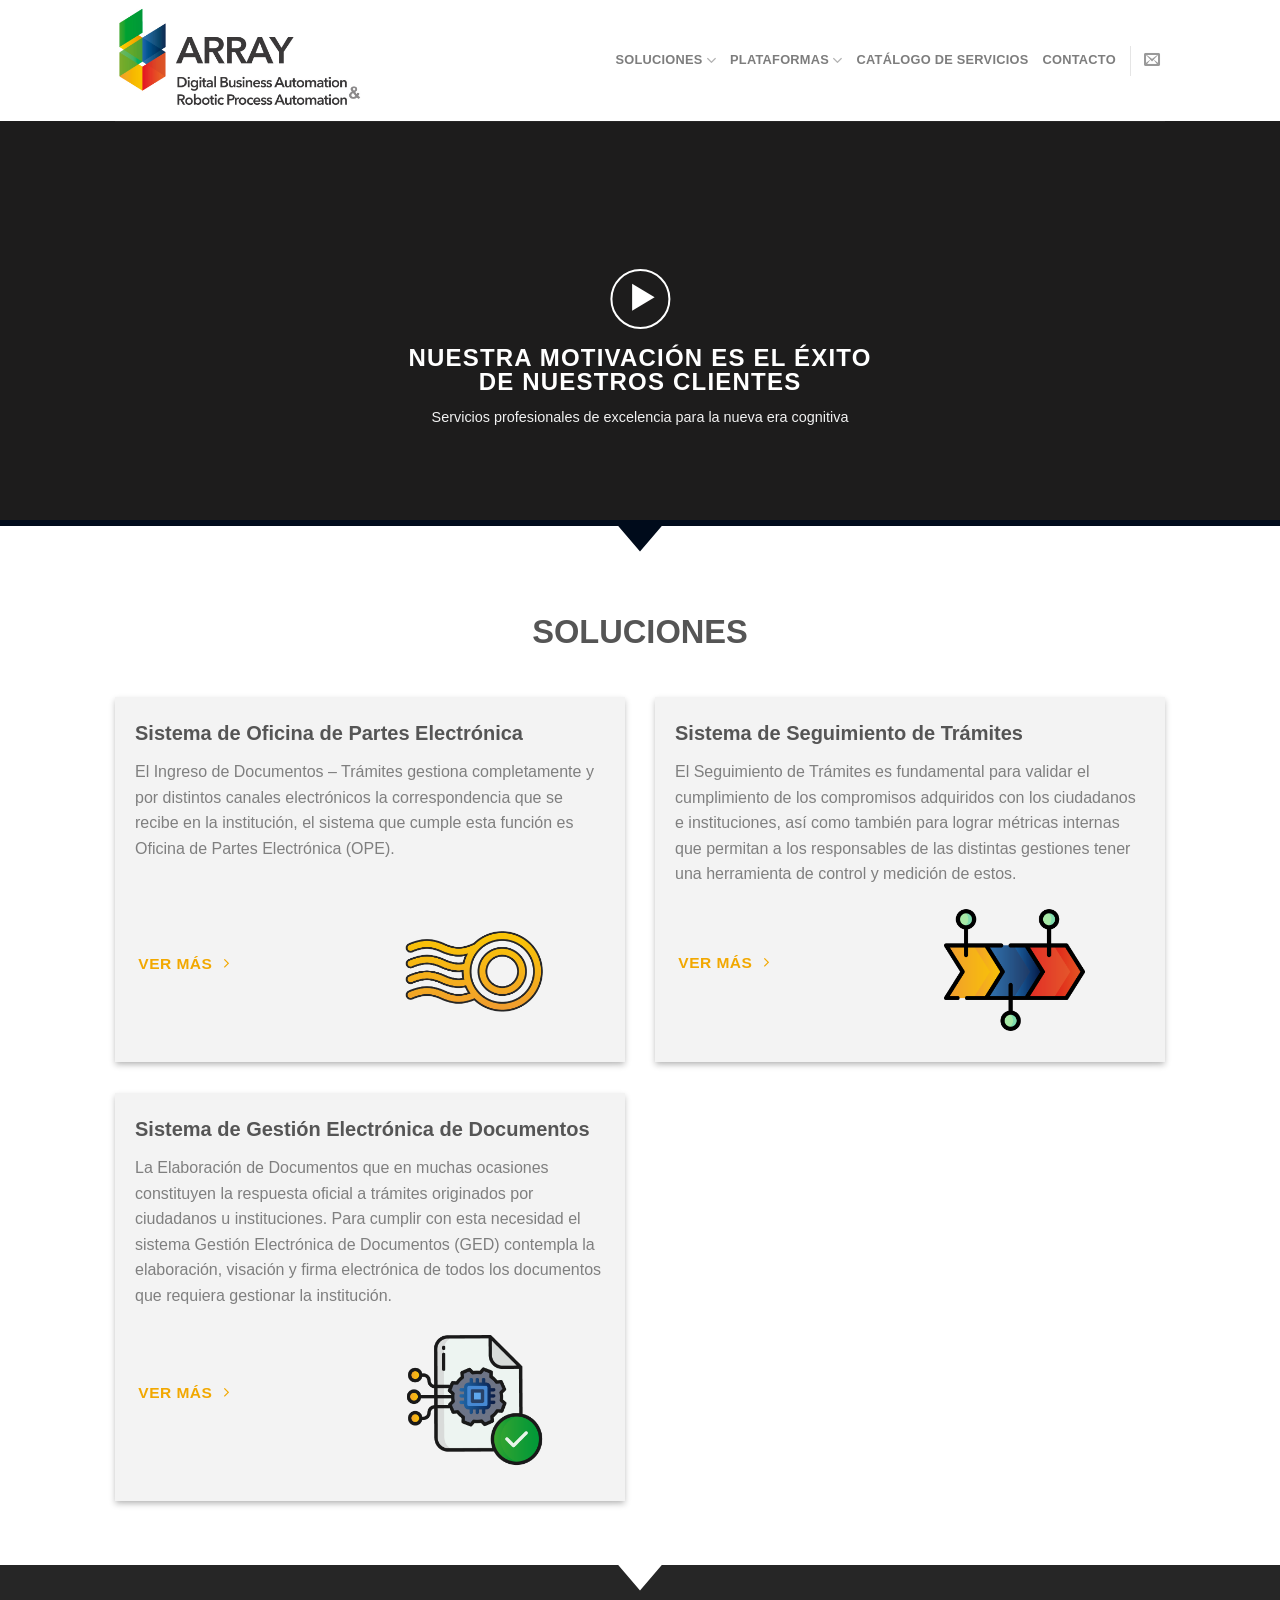
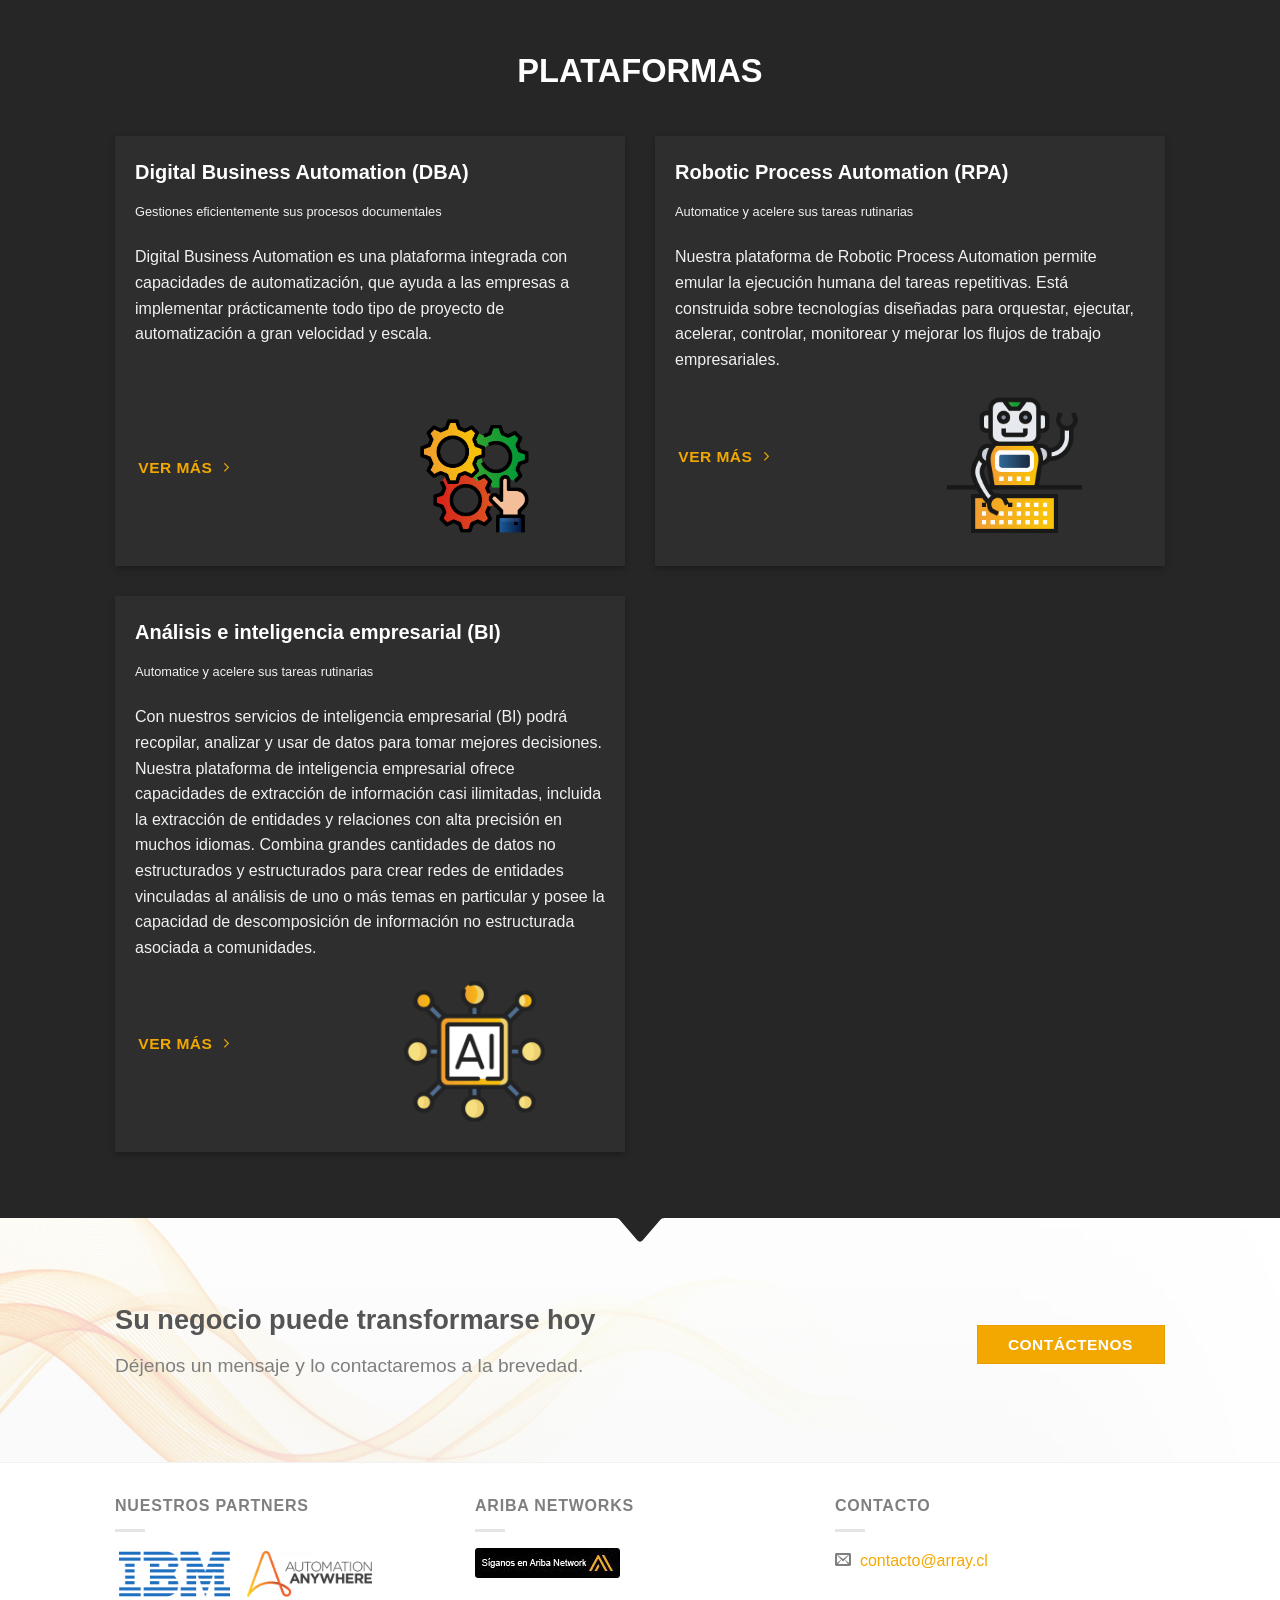
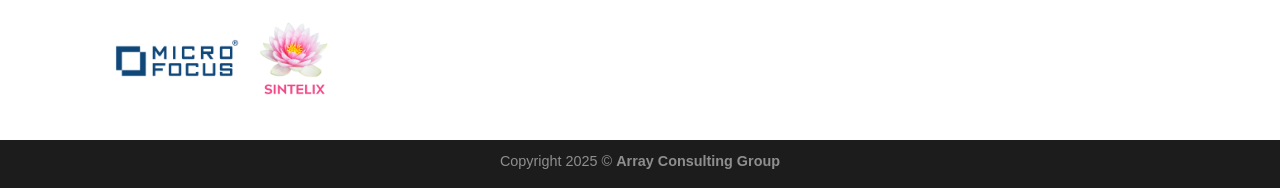
==== commit b98ab33d: "Agregar Catálogo de Servicios con primer servicio detallado - Nuevo ítem 'Catálogo de Servicios' en " ====
--- a/index.html
+++ b/index.html
@@ -1,12 +1,12 @@
-﻿<!DOCTYPE html>
-<!--[if IE 9 ]> <html lang="es-CL" class="ie9 loading-site no-js"> <![endif]-->
-<!--[if IE 8 ]> <html lang="es-CL" class="ie8 loading-site no-js"> <![endif]-->
-<!--[if (gte IE 9)|!(IE)]><!--><html lang="es-CL" class="loading-site no-js"> <!--<![endif]-->
-<head>
-	<meta charset="UTF-8">
-	<link rel="profile" href="http://gmpg.org/xfn/11">
-	<link rel="pingback" href="https://array.cl/xmlrpc.php">
-
+﻿<!DOCTYPE html>
+<!--[if IE 9 ]> <html lang="es-CL" class="ie9 loading-site no-js"> <![endif]-->
+<!--[if IE 8 ]> <html lang="es-CL" class="ie8 loading-site no-js"> <![endif]-->
+<!--[if (gte IE 9)|!(IE)]><!--><html lang="es-CL" class="loading-site no-js"> <!--<![endif]-->
+<head>
+	<meta charset="UTF-8">
+	<link rel="profile" href="http://gmpg.org/xfn/11">
+	<link rel="pingback" href="https://array.cl/xmlrpc.php">
+
 	<script>(function(html){html.className = html.className.replace(/\bno-js\b/,'js')})(document.documentElement);</script>
 <title>ARRAY Consulting Group &#8211; Servicios profesionales</title>
 <meta name='robots' content='max-image-preview:large'>
@@ -58,16 +58,16 @@
 <link rel='stylesheet' id='brands-styles-css' href='wp-content/plugins/woocommerce/assets/css/brands.css?ver=9.6.0' type='text/css' media='all'>
 <link rel='stylesheet' id='flatsome-main-css' href='wp-content/themes/flatsome/assets/css/flatsome.css?ver=3.15.6' type='text/css' media='all'>
 <style id='flatsome-main-inline-css' type='text/css'>
-@font-face {
-				font-family: "fl-icons";
-				font-display: block;
-				src: url(wp-content/themes/flatsome/assets/css/icons/fl-icons.eot);
-				src:
-					url(wp-content/themes/flatsome/assets/css/icons/fl-icons-1.eot) format("embedded-opentype"),
-					url(wp-content/themes/flatsome/assets/css/icons/fl-icons.woff2) format("woff2"),
-					url(wp-content/themes/flatsome/assets/css/icons/fl-icons.ttf) format("truetype"),
-					url(wp-content/themes/flatsome/assets/css/icons/fl-icons.woff) format("woff"),
-					url(wp-content/themes/flatsome/assets/css/icons/fl-icons.svg) format("svg");
+@font-face {
+				font-family: "fl-icons";
+				font-display: block;
+				src: url(wp-content/themes/flatsome/assets/css/icons/fl-icons.eot);
+				src:
+					url(wp-content/themes/flatsome/assets/css/icons/fl-icons-1.eot) format("embedded-opentype"),
+					url(wp-content/themes/flatsome/assets/css/icons/fl-icons.woff2) format("woff2"),
+					url(wp-content/themes/flatsome/assets/css/icons/fl-icons.ttf) format("truetype"),
+					url(wp-content/themes/flatsome/assets/css/icons/fl-icons.woff) format("woff"),
+					url(wp-content/themes/flatsome/assets/css/icons/fl-icons.svg) format("svg");
 			}
 </style>
 <link rel='stylesheet' id='flatsome-shop-css' href='wp-content/themes/flatsome/assets/css/flatsome-shop.css?ver=3.15.6' type='text/css' media='all'>
@@ -111,50 +111,50 @@
 <link rel="icon" href="wp-content/uploads/2023/03/cropped-output-onlinepngtools-192x192.png" sizes="192x192">
 <link rel="apple-touch-icon" href="wp-content/uploads/2023/03/cropped-output-onlinepngtools-180x180.png">
 <meta name="msapplication-TileImage" content="https://array.cl/wp-content/uploads/2023/03/cropped-output-onlinepngtools-270x270.png">
-<style id="custom-css" type="text/css">:root {--primary-color: #3a3839;}.header-main{height: 121px}#logo img{max-height: 121px}#logo{width:265px;}.header-top{min-height: 30px}.transparent .header-main{height: 90px}.transparent #logo img{max-height: 90px}.has-transparent + .page-title:first-of-type,.has-transparent + #main > .page-title,.has-transparent + #main > div > .page-title,.has-transparent + #main .page-header-wrapper:first-of-type .page-title{padding-top: 90px;}.header.show-on-scroll,.stuck .header-main{height:70px!important}.stuck #logo img{max-height: 70px!important}.header-bg-color {background-color: #ffffff}.header-bottom {background-color: #f1f1f1}@media (max-width: 549px) {.header-main{height: 70px}#logo img{max-height: 70px}}.nav-dropdown{border-radius:3px}.nav-dropdown{font-size:100%}/* Color */.accordion-title.active, .has-icon-bg .icon .icon-inner,.logo a, .primary.is-underline, .primary.is-link, .badge-outline .badge-inner, .nav-outline > li.active> a,.nav-outline >li.active > a, .cart-icon strong,[data-color='primary'], .is-outline.primary{color: #3a3839;}/* Color !important */[data-text-color="primary"]{color: #3a3839!important;}/* Background Color */[data-text-bg="primary"]{background-color: #3a3839;}/* Background */.scroll-to-bullets a,.featured-title, .label-new.menu-item > a:after, .nav-pagination > li > .current,.nav-pagination > li > span:hover,.nav-pagination > li > a:hover,.has-hover:hover .badge-outline .badge-inner,button[type="submit"], .button.wc-forward:not(.checkout):not(.checkout-button), .button.submit-button, .button.primary:not(.is-outline),.featured-table .title,.is-outline:hover, .has-icon:hover .icon-label,.nav-dropdown-bold .nav-column li > a:hover, .nav-dropdown.nav-dropdown-bold > li > a:hover, .nav-dropdown-bold.dark .nav-column li > a:hover, .nav-dropdown.nav-dropdown-bold.dark > li > a:hover, .header-vertical-menu__opener ,.is-outline:hover, .tagcloud a:hover,.grid-tools a, input[type='submit']:not(.is-form), .box-badge:hover .box-text, input.button.alt,.nav-box > li > a:hover,.nav-box > li.active > a,.nav-pills > li.active > a ,.current-dropdown .cart-icon strong, .cart-icon:hover strong, .nav-line-bottom > li > a:before, .nav-line-grow > li > a:before, .nav-line > li > a:before,.banner, .header-top, .slider-nav-circle .flickity-prev-next-button:hover svg, .slider-nav-circle .flickity-prev-next-button:hover .arrow, .primary.is-outline:hover, .button.primary:not(.is-outline), input[type='submit'].primary, input[type='submit'].primary, input[type='reset'].button, input[type='button'].primary, .badge-inner{background-color: #3a3839;}/* Border */.nav-vertical.nav-tabs > li.active > a,.scroll-to-bullets a.active,.nav-pagination > li > .current,.nav-pagination > li > span:hover,.nav-pagination > li > a:hover,.has-hover:hover .badge-outline .badge-inner,.accordion-title.active,.featured-table,.is-outline:hover, .tagcloud a:hover,blockquote, .has-border, .cart-icon strong:after,.cart-icon strong,.blockUI:before, .processing:before,.loading-spin, .slider-nav-circle .flickity-prev-next-button:hover svg, .slider-nav-circle .flickity-prev-next-button:hover .arrow, .primary.is-outline:hover{border-color: #3a3839}.nav-tabs > li.active > a{border-top-color: #3a3839}.widget_shopping_cart_content .blockUI.blockOverlay:before { border-left-color: #3a3839 }.woocommerce-checkout-review-order .blockUI.blockOverlay:before { border-left-color: #3a3839 }/* Fill */.slider .flickity-prev-next-button:hover svg,.slider .flickity-prev-next-button:hover .arrow{fill: #3a3839;}/* Background Color */[data-icon-label]:after, .secondary.is-underline:hover,.secondary.is-outline:hover,.icon-label,.button.secondary:not(.is-outline),.button.alt:not(.is-outline), .badge-inner.on-sale, .button.checkout, .single_add_to_cart_button, .current .breadcrumb-step{ background-color:#f2a800; }[data-text-bg="secondary"]{background-color: #f2a800;}/* Color */.secondary.is-underline,.secondary.is-link, .secondary.is-outline,.stars a.active, .star-rating:before, .woocommerce-page .star-rating:before,.star-rating span:before, .color-secondary{color: #f2a800}/* Color !important */[data-text-color="secondary"]{color: #f2a800!important;}/* Border */.secondary.is-outline:hover{border-color:#f2a800}.success.is-underline:hover,.success.is-outline:hover,.success{background-color: #009d35}.success-color, .success.is-link, .success.is-outline{color: #009d35;}.success-border{border-color: #009d35!important;}/* Color !important */[data-text-color="success"]{color: #009d35!important;}/* Background Color */[data-text-bg="success"]{background-color: #009d35;}.alert.is-underline:hover,.alert.is-outline:hover,.alert{background-color: #dc4e26}.alert.is-link, .alert.is-outline, .color-alert{color: #dc4e26;}/* Color !important */[data-text-color="alert"]{color: #dc4e26!important;}/* Background Color */[data-text-bg="alert"]{background-color: #dc4e26;}body{font-family:"Poppins", sans-serif}body{font-weight: 0}body{color: #7f7f7f}.nav > li > a {font-family:"Poppins", sans-serif;}.mobile-sidebar-levels-2 .nav > li > ul > li > a {font-family:"Poppins", sans-serif;}.nav > li > a {font-weight: 700;}.mobile-sidebar-levels-2 .nav > li > ul > li > a {font-weight: 700;}h1,h2,h3,h4,h5,h6,.heading-font, .off-canvas-center .nav-sidebar.nav-vertical > li > a{font-family: "Poppins", sans-serif;}h1,h2,h3,h4,h5,h6,.heading-font,.banner h1,.banner h2{font-weight: 700;}.alt-font{font-family: "Dancing Script", sans-serif;}.alt-font{font-weight: 400!important;}a{color: #f2a800;}@media screen and (min-width: 550px){.products .box-vertical .box-image{min-width: 300px!important;width: 300px!important;}}.footer-2{background-color: #ffffff}.absolute-footer, html{background-color: #1c1c1c}.label-new.menu-item > a:after{content:"New";}.label-hot.menu-item > a:after{content:"Hot";}.label-sale.menu-item > a:after{content:"Sale";}.label-popular.menu-item > a:after{content:"Popular";}</style></head>
-
-<body class="home wp-singular page-template page-template-page-blank page-template-page-blank-php page page-id-2 wp-theme-flatsome theme-flatsome woocommerce-no-js lightbox nav-dropdown-has-arrow nav-dropdown-has-shadow nav-dropdown-has-border">
-
-
-<a class="skip-link screen-reader-text" href="#main">Skip to content</a>
-
-<div id="wrapper">
-
-	
-	<header id="header" class="header has-sticky sticky-jump">
-		<div class="header-wrapper">
-			<div id="masthead" class="header-main ">
-      <div class="header-inner flex-row container logo-left medium-logo-center" role="navigation">
-
-          <!-- Logo -->
-          <div id="logo" class="flex-col logo">
-            
-<!-- Header logo -->
-<a href="index.htm" title="ARRAY Consulting Group - Servicios profesionales" rel="home">
-		<img width="1000" height="436" src="wp-content/uploads/2022/06/logo-array4.jpg" class="header_logo header-logo" alt="ARRAY Consulting Group"><img width="1000" height="436" src="wp-content/uploads/2022/06/logo-array4.jpg" class="header-logo-dark" alt="ARRAY Consulting Group"></a>
-          </div>
-
-          <!-- Mobile Left Elements -->
-          <div class="flex-col show-for-medium flex-left">
-            <ul class="mobile-nav nav nav-left ">
-              <li class="nav-icon has-icon">
-  <div class="header-button">		<a href="#" data-open="#main-menu" data-pos="center" data-bg="main-menu-overlay" data-color="" class="icon button round is-outline is-small" aria-label="Menu" aria-controls="main-menu" aria-expanded="false">
-		
-		  <i class="icon-menu"></i>
-		  		</a>
-	 </div> </li>            </ul>
-          </div>
-
-          <!-- Left Elements -->
-          <div class="flex-col hide-for-medium flex-left
-            flex-grow">
-            <ul class="header-nav header-nav-main nav nav-left  nav-uppercase">
-                          </ul>
-          </div>
-
-          <!-- Right Elements -->
-          <div class="flex-col hide-for-medium flex-right">
-            <ul class="header-nav header-nav-main nav nav-right  nav-uppercase">
+<style id="custom-css" type="text/css">:root {--primary-color: #3a3839;}.header-main{height: 121px}#logo img{max-height: 121px}#logo{width:265px;}.header-top{min-height: 30px}.transparent .header-main{height: 90px}.transparent #logo img{max-height: 90px}.has-transparent + .page-title:first-of-type,.has-transparent + #main > .page-title,.has-transparent + #main > div > .page-title,.has-transparent + #main .page-header-wrapper:first-of-type .page-title{padding-top: 90px;}.header.show-on-scroll,.stuck .header-main{height:70px!important}.stuck #logo img{max-height: 70px!important}.header-bg-color {background-color: #ffffff}.header-bottom {background-color: #f1f1f1}@media (max-width: 549px) {.header-main{height: 70px}#logo img{max-height: 70px}}.nav-dropdown{border-radius:3px}.nav-dropdown{font-size:100%}/* Color */.accordion-title.active, .has-icon-bg .icon .icon-inner,.logo a, .primary.is-underline, .primary.is-link, .badge-outline .badge-inner, .nav-outline > li.active> a,.nav-outline >li.active > a, .cart-icon strong,[data-color='primary'], .is-outline.primary{color: #3a3839;}/* Color !important */[data-text-color="primary"]{color: #3a3839!important;}/* Background Color */[data-text-bg="primary"]{background-color: #3a3839;}/* Background */.scroll-to-bullets a,.featured-title, .label-new.menu-item > a:after, .nav-pagination > li > .current,.nav-pagination > li > span:hover,.nav-pagination > li > a:hover,.has-hover:hover .badge-outline .badge-inner,button[type="submit"], .button.wc-forward:not(.checkout):not(.checkout-button), .button.submit-button, .button.primary:not(.is-outline),.featured-table .title,.is-outline:hover, .has-icon:hover .icon-label,.nav-dropdown-bold .nav-column li > a:hover, .nav-dropdown.nav-dropdown-bold > li > a:hover, .nav-dropdown-bold.dark .nav-column li > a:hover, .nav-dropdown.nav-dropdown-bold.dark > li > a:hover, .header-vertical-menu__opener ,.is-outline:hover, .tagcloud a:hover,.grid-tools a, input[type='submit']:not(.is-form), .box-badge:hover .box-text, input.button.alt,.nav-box > li > a:hover,.nav-box > li.active > a,.nav-pills > li.active > a ,.current-dropdown .cart-icon strong, .cart-icon:hover strong, .nav-line-bottom > li > a:before, .nav-line-grow > li > a:before, .nav-line > li > a:before,.banner, .header-top, .slider-nav-circle .flickity-prev-next-button:hover svg, .slider-nav-circle .flickity-prev-next-button:hover .arrow, .primary.is-outline:hover, .button.primary:not(.is-outline), input[type='submit'].primary, input[type='submit'].primary, input[type='reset'].button, input[type='button'].primary, .badge-inner{background-color: #3a3839;}/* Border */.nav-vertical.nav-tabs > li.active > a,.scroll-to-bullets a.active,.nav-pagination > li > .current,.nav-pagination > li > span:hover,.nav-pagination > li > a:hover,.has-hover:hover .badge-outline .badge-inner,.accordion-title.active,.featured-table,.is-outline:hover, .tagcloud a:hover,blockquote, .has-border, .cart-icon strong:after,.cart-icon strong,.blockUI:before, .processing:before,.loading-spin, .slider-nav-circle .flickity-prev-next-button:hover svg, .slider-nav-circle .flickity-prev-next-button:hover .arrow, .primary.is-outline:hover{border-color: #3a3839}.nav-tabs > li.active > a{border-top-color: #3a3839}.widget_shopping_cart_content .blockUI.blockOverlay:before { border-left-color: #3a3839 }.woocommerce-checkout-review-order .blockUI.blockOverlay:before { border-left-color: #3a3839 }/* Fill */.slider .flickity-prev-next-button:hover svg,.slider .flickity-prev-next-button:hover .arrow{fill: #3a3839;}/* Background Color */[data-icon-label]:after, .secondary.is-underline:hover,.secondary.is-outline:hover,.icon-label,.button.secondary:not(.is-outline),.button.alt:not(.is-outline), .badge-inner.on-sale, .button.checkout, .single_add_to_cart_button, .current .breadcrumb-step{ background-color:#f2a800; }[data-text-bg="secondary"]{background-color: #f2a800;}/* Color */.secondary.is-underline,.secondary.is-link, .secondary.is-outline,.stars a.active, .star-rating:before, .woocommerce-page .star-rating:before,.star-rating span:before, .color-secondary{color: #f2a800}/* Color !important */[data-text-color="secondary"]{color: #f2a800!important;}/* Border */.secondary.is-outline:hover{border-color:#f2a800}.success.is-underline:hover,.success.is-outline:hover,.success{background-color: #009d35}.success-color, .success.is-link, .success.is-outline{color: #009d35;}.success-border{border-color: #009d35!important;}/* Color !important */[data-text-color="success"]{color: #009d35!important;}/* Background Color */[data-text-bg="success"]{background-color: #009d35;}.alert.is-underline:hover,.alert.is-outline:hover,.alert{background-color: #dc4e26}.alert.is-link, .alert.is-outline, .color-alert{color: #dc4e26;}/* Color !important */[data-text-color="alert"]{color: #dc4e26!important;}/* Background Color */[data-text-bg="alert"]{background-color: #dc4e26;}body{font-family:"Poppins", sans-serif}body{font-weight: 0}body{color: #7f7f7f}.nav > li > a {font-family:"Poppins", sans-serif;}.mobile-sidebar-levels-2 .nav > li > ul > li > a {font-family:"Poppins", sans-serif;}.nav > li > a {font-weight: 700;}.mobile-sidebar-levels-2 .nav > li > ul > li > a {font-weight: 700;}h1,h2,h3,h4,h5,h6,.heading-font, .off-canvas-center .nav-sidebar.nav-vertical > li > a{font-family: "Poppins", sans-serif;}h1,h2,h3,h4,h5,h6,.heading-font,.banner h1,.banner h2{font-weight: 700;}.alt-font{font-family: "Dancing Script", sans-serif;}.alt-font{font-weight: 400!important;}a{color: #f2a800;}@media screen and (min-width: 550px){.products .box-vertical .box-image{min-width: 300px!important;width: 300px!important;}}.footer-2{background-color: #ffffff}.absolute-footer, html{background-color: #1c1c1c}.label-new.menu-item > a:after{content:"New";}.label-hot.menu-item > a:after{content:"Hot";}.label-sale.menu-item > a:after{content:"Sale";}.label-popular.menu-item > a:after{content:"Popular";}</style></head>
+
+<body class="home wp-singular page-template page-template-page-blank page-template-page-blank-php page page-id-2 wp-theme-flatsome theme-flatsome woocommerce-no-js lightbox nav-dropdown-has-arrow nav-dropdown-has-shadow nav-dropdown-has-border">
+
+
+<a class="skip-link screen-reader-text" href="#main">Skip to content</a>
+
+<div id="wrapper">
+
+	
+	<header id="header" class="header has-sticky sticky-jump">
+		<div class="header-wrapper">
+			<div id="masthead" class="header-main ">
+      <div class="header-inner flex-row container logo-left medium-logo-center" role="navigation">
+
+          <!-- Logo -->
+          <div id="logo" class="flex-col logo">
+            
+<!-- Header logo -->
+<a href="index.htm" title="ARRAY Consulting Group - Servicios profesionales" rel="home">
+		<img width="1000" height="436" src="wp-content/uploads/2022/06/logo-array4.jpg" class="header_logo header-logo" alt="ARRAY Consulting Group"><img width="1000" height="436" src="wp-content/uploads/2022/06/logo-array4.jpg" class="header-logo-dark" alt="ARRAY Consulting Group"></a>
+          </div>
+
+          <!-- Mobile Left Elements -->
+          <div class="flex-col show-for-medium flex-left">
+            <ul class="mobile-nav nav nav-left ">
+              <li class="nav-icon has-icon">
+  <div class="header-button">		<a href="#" data-open="#main-menu" data-pos="center" data-bg="main-menu-overlay" data-color="" class="icon button round is-outline is-small" aria-label="Menu" aria-controls="main-menu" aria-expanded="false">
+		
+		  <i class="icon-menu"></i>
+		  		</a>
+	 </div> </li>            </ul>
+          </div>
+
+          <!-- Left Elements -->
+          <div class="flex-col hide-for-medium flex-left
+            flex-grow">
+            <ul class="header-nav header-nav-main nav nav-left  nav-uppercase">
+                          </ul>
+          </div>
+
+          <!-- Right Elements -->
+          <div class="flex-col hide-for-medium flex-right">
+            <ul class="header-nav header-nav-main nav nav-right  nav-uppercase">
               <li id="menu-item-51" class="menu-item menu-item-type-custom menu-item-object-custom menu-item-has-children menu-item-51 menu-item-design-default has-dropdown"><a href="#" class="nav-top-link">Soluciones<i class="icon-angle-down"></i></a>
 <ul class="sub-menu nav-dropdown nav-dropdown-default">
 	<li id="menu-item-53" class="menu-item menu-item-type-custom menu-item-object-custom menu-item-53"><a href="#soluciones">Sistema de Oficina de Partes Electrónica</a></li>
@@ -170,82 +170,83 @@
 	<li id="menu-item-59" class="menu-item menu-item-type-custom menu-item-object-custom menu-item-59"><a href="#plataformas">Analytics</a></li>
 </ul>
 </li>
+<li id="menu-item-70" class="menu-item menu-item-type-custom menu-item-object-custom menu-item-70 menu-item-design-default"><a href="catalogo-servicios/index.html" class="nav-top-link">Catálogo de Servicios</a></li>
 <li id="menu-item-61" class="menu-item menu-item-type-custom menu-item-object-custom menu-item-61 menu-item-design-default"><a href="#contacto" class="nav-top-link">Contacto</a></li>
-<li class="header-divider"></li><li class="html header-social-icons ml-0">
-	<div class="social-icons follow-icons"><a href="mailto:contacto@array.cl" data-label="E-mail" rel="nofollow" class="icon plain  email tooltip" title="Send us an email" aria-label="Send us an email"><i class="icon-envelop"></i></a></div></li>            </ul>
-          </div>
-
-          <!-- Mobile Right Elements -->
-          <div class="flex-col show-for-medium flex-right">
-            <ul class="mobile-nav nav nav-right ">
-              <li class="cart-item has-icon">
-
-      <a href="carrito/index.htm" class="header-cart-link off-canvas-toggle nav-top-link is-small" data-open="#cart-popup" data-class="off-canvas-cart" title="Carrito" data-pos="right">
-  
-    <span class="cart-icon image-icon">
-    <strong>0</strong>
-  </span>
-  </a>
-
-
-  <!-- Cart Sidebar Popup -->
-  <div id="cart-popup" class="mfp-hide widget_shopping_cart">
-  <div class="cart-popup-inner inner-padding">
-      <div class="cart-popup-title text-center">
-          <h4 class="uppercase">Carrito</h4>
-          <div class="is-divider"></div>
-      </div>
-      <div class="widget_shopping_cart_content">
+<li class="header-divider"></li><li class="html header-social-icons ml-0">
+	<div class="social-icons follow-icons"><a href="mailto:contacto@array.cl" data-label="E-mail" rel="nofollow" class="icon plain  email tooltip" title="Send us an email" aria-label="Send us an email"><i class="icon-envelop"></i></a></div></li>            </ul>
+          </div>
+
+          <!-- Mobile Right Elements -->
+          <div class="flex-col show-for-medium flex-right">
+            <ul class="mobile-nav nav nav-right ">
+              <li class="cart-item has-icon">
+
+      <a href="carrito/index.htm" class="header-cart-link off-canvas-toggle nav-top-link is-small" data-open="#cart-popup" data-class="off-canvas-cart" title="Carrito" data-pos="right">
+  
+    <span class="cart-icon image-icon">
+    <strong>0</strong>
+  </span>
+  </a>
+
+
+  <!-- Cart Sidebar Popup -->
+  <div id="cart-popup" class="mfp-hide widget_shopping_cart">
+  <div class="cart-popup-inner inner-padding">
+      <div class="cart-popup-title text-center">
+          <h4 class="uppercase">Carrito</h4>
+          <div class="is-divider"></div>
+      </div>
+      <div class="widget_shopping_cart_content">
           
 
 	<p class="woocommerce-mini-cart__empty-message">No hay productos en el carrito.</p>
 
 
-      </div>
-             <div class="cart-sidebar-content relative"></div>  </div>
-  </div>
-
-</li>
-            </ul>
-          </div>
-
-      </div>
-     
-            <div class="container"><div class="top-divider full-width"></div></div>
-      </div>
-<div class="header-bg-container fill"><div class="header-bg-image fill"></div><div class="header-bg-color fill"></div></div>		</div>
-	</header>
-
-	
-	<main id="main" class="">
-
-
-<div id="content" role="main" class="content-area">
-
-		
-			
-  <div class="banner has-hover has-video" id="banner-844513311">
-          <div class="banner-inner fill">
-        <div class="banner-bg fill">
-            <div class="bg fill bg-fill "></div>
-            	<div class="video-overlay no-click fill visible"></div>
-	<video class="video-bg fill visible" preload="" playsinline="" autoplay="" muted="" loop="">
-		<source src="wp-content/uploads/2022/07/pexels-yauheni-vasilevich-7101913.mp4" type="video/mp4">	</video>
-            <div class="overlay"></div>            
-                    </div>
-		
-        <div class="banner-layers container">
+      </div>
+             <div class="cart-sidebar-content relative"></div>  </div>
+  </div>
+
+</li>
+            </ul>
+          </div>
+
+      </div>
+     
+            <div class="container"><div class="top-divider full-width"></div></div>
+      </div>
+<div class="header-bg-container fill"><div class="header-bg-image fill"></div><div class="header-bg-color fill"></div></div>		</div>
+	</header>
+
+	
+	<main id="main" class="">
+
+
+<div id="content" role="main" class="content-area">
+
+		
+			
+  <div class="banner has-hover has-video" id="banner-844513311">
+          <div class="banner-inner fill">
+        <div class="banner-bg fill">
+            <div class="bg fill bg-fill "></div>
+            	<div class="video-overlay no-click fill visible"></div>
+	<video class="video-bg fill visible" preload="" playsinline="" autoplay="" muted="" loop="">
+		<source src="wp-content/uploads/2022/07/pexels-yauheni-vasilevich-7101913.mp4" type="video/mp4">	</video>
+            <div class="overlay"></div>            
+                    </div>
+		
+        <div class="banner-layers container">
             <div class="fill banner-link"></div>            
 
-   <div id="text-box-2013260608" class="text-box banner-layer x50 md-x50 lg-x50 y80 md-y80 lg-y80 res-text">
-                                <div class="text-box-content text dark">
-              
-              <div class="text-inner text-center">
+   <div id="text-box-2013260608" class="text-box banner-layer x50 md-x50 lg-x50 y80 md-y80 lg-y80 res-text">
+                                <div class="text-box-content text dark">
+              
+              <div class="text-inner text-center">
                   
 
 <div class="video-button-wrapper"><a href="https://player.vimeo.com/video/353662706" class="button open-video icon circle is-outline is-xlarge"><i class="icon-play" style="font-size:1.5em;"></i></a></div>
 
-	<div id="text-3213102669" class="text">
+	<div id="text-3213102669" class="text">
 		
 
 <h3 class="uppercase"><strong>NUESTRA MOTIVACIÓN ES EL ÉXITO <br>DE NUESTROS CLIENTES</strong></h3>
@@ -256,11 +257,11 @@
   font-size: 0.75rem;
 }
 </style>
-	</div>
-	
-
-              </div>
-           </div>
+	</div>
+	
+
+              </div>
+           </div>
                             
 <style>
 #text-box-2013260608 {
@@ -280,12 +281,12 @@
   }
 }
 </style>
-    </div>
+    </div>
  
 
-        </div>
-      </div>
-
+        </div>
+      </div>
+
             
 <style>
 #banner-844513311 {
@@ -303,62 +304,62 @@
   --divider-width: 100%;
 }
 </style>
-  </div>
-
-
-	<section class="section" id="section_312707194">
-		<div class="bg section-bg fill bg-fill  bg-loaded">
-
-			
-			
-			
-
-		</div>
-
-			<div class="ux-shape-divider ux-shape-divider--top ux-shape-divider--style-arrow">
-		<svg viewbox="0 0 1000 100" xmlns="http://www.w3.org/2000/svg" preserveaspectratio="none">
-	<path class="ux-shape-fill" d="M1000 100H0L0 96H483L500 79L517 96H1000V100Z"></path>
-</svg>
-	</div>
-
-
-		<div class="section-content relative">
+  </div>
+
+
+	<section class="section" id="section_312707194">
+		<div class="bg section-bg fill bg-fill  bg-loaded">
+
+			
+			
+			
+
+		</div>
+
+			<div class="ux-shape-divider ux-shape-divider--top ux-shape-divider--style-arrow">
+		<svg viewbox="0 0 1000 100" xmlns="http://www.w3.org/2000/svg" preserveaspectratio="none">
+	<path class="ux-shape-fill" d="M1000 100H0L0 96H483L500 79L517 96H1000V100Z"></path>
+</svg>
+	</div>
+
+
+		<div class="section-content relative">
 			
 
 <div class="row" id="row-1815321943">
 
-
-	<div id="col-2112451197" class="col small-12 large-12">
-				<div class="col-inner">
-			
+
+	<div id="col-2112451197" class="col small-12 large-12">
+				<div class="col-inner">
+			
 			
 
 <span class="scroll-to" data-label="Scroll to: #soluciones" data-bullet="false" data-link="#soluciones" data-title="soluciones"><a name="soluciones"></a></span>
 
-	<div id="gap-755721938" class="gap-element clearfix" style="display:block; height:auto;">
+	<div id="gap-755721938" class="gap-element clearfix" style="display:block; height:auto;">
 		
 <style>
 #gap-755721938 {
   padding-top: 60px;
 }
 </style>
-	</div>
+	</div>
 	
 
 <h1 style="text-align: center;"><span style="font-size: 120%;">SOLUCIONES</span></h1>
 
-		</div>
-					</div>
-
+		</div>
+					</div>
+
 	
 
 </div>
 <div class="row align-equal" id="row-586146160">
 
-
-	<div id="col-1111311643" class="col medium-6 small-12 large-6" data-animate="bounceInUp">
-				<div class="col-inner box-shadow-2" style="background-color:rgb(243, 243, 243);">
-			
+
+	<div id="col-1111311643" class="col medium-6 small-12 large-6" data-animate="bounceInUp">
+				<div class="col-inner box-shadow-2" style="background-color:rgb(243, 243, 243);">
+			
 			
 
 <h3>Sistema de Oficina de Partes Electrónica</h3>
@@ -366,190 +367,190 @@
 <p>&nbsp;</p>
 <div class="row align-middle" id="row-889149031">
 
-
-	<div id="col-395964905" class="col medium-5 small-12 large-5">
-				<div class="col-inner text-left">
-			
-			
-
-<a href="#1" target="_self" class="button secondary is-link">
-    <span>ver más</span>
-  <i class="icon-angle-right"></i></a>
-
-
-
-		</div>
-					</div>
-
-	
-
-	<div id="col-602885626" class="col medium-7 small-12 large-7">
-				<div class="col-inner text-center">
-			
-			
-
-	<div class="img has-hover x md-x lg-x y md-y lg-y" id="image_739315719">
-								<div class="img-inner dark">
-			<img fetchpriority="high" decoding="async" width="534" height="321" src="wp-content/uploads/2022/06/postal.png" class="attachment-large size-large" alt="" srcset="wp-content/uploads/2022/06/postal.png 534w, wp-content/uploads/2022/06/postal-300x180.png 300w" sizes="(max-width: 534px) 100vw, 534px">						
-					</div>
+
+	<div id="col-395964905" class="col medium-5 small-12 large-5">
+				<div class="col-inner text-left">
+			
+			
+
+<a href="#1" target="_self" class="button secondary is-link">
+    <span>ver más</span>
+  <i class="icon-angle-right"></i></a>
+
+
+
+		</div>
+					</div>
+
+	
+
+	<div id="col-602885626" class="col medium-7 small-12 large-7">
+				<div class="col-inner text-center">
+			
+			
+
+	<div class="img has-hover x md-x lg-x y md-y lg-y" id="image_739315719">
+								<div class="img-inner dark">
+			<img fetchpriority="high" decoding="async" width="534" height="321" src="wp-content/uploads/2022/06/postal.png" class="attachment-large size-large" alt="" srcset="wp-content/uploads/2022/06/postal.png 534w, wp-content/uploads/2022/06/postal-300x180.png 300w" sizes="(max-width: 534px) 100vw, 534px">						
+					</div>
 								
 <style>
 #image_739315719 {
   width: 54%;
 }
 </style>
-	</div>
-	
-
-
-		</div>
-					</div>
-
-	
-
-</div>
-
-		</div>
+	</div>
+	
+
+
+		</div>
+					</div>
+
+	
+
+</div>
+
+		</div>
 				
 <style>
 #col-1111311643 > .col-inner {
   padding: 20px 20px 0 20px;
 }
 </style>
-	</div>
-
-	
-
-	<div id="col-784829766" class="col medium-6 small-12 large-6" data-animate="bounceInUp">
-				<div class="col-inner box-shadow-2" style="background-color:rgb(243, 243, 243);">
-			
+	</div>
+
+	
+
+	<div id="col-784829766" class="col medium-6 small-12 large-6" data-animate="bounceInUp">
+				<div class="col-inner box-shadow-2" style="background-color:rgb(243, 243, 243);">
+			
 			
 
 <h3>Sistema de Seguimiento de Trámites</h3>
 <p>El Seguimiento de Trámites es fundamental para validar el cumplimiento de los compromisos adquiridos con los ciudadanos e instituciones, así como también para lograr métricas internas que permitan a los responsables de las distintas gestiones tener una herramienta de control y medición de estos.&nbsp;</p>
 <div class="row align-middle" id="row-720302768">
 
-
-	<div id="col-811288804" class="col medium-5 small-12 large-5">
-				<div class="col-inner text-left">
-			
-			
-
-<a href="#2" target="_self" class="button secondary is-link">
-    <span>ver más</span>
-  <i class="icon-angle-right"></i></a>
-
-
-
-		</div>
-					</div>
-
-	
-
-	<div id="col-895421542" class="col medium-7 small-12 large-7">
-				<div class="col-inner text-center">
-			
-			
-
-	<div class="img has-hover x md-x lg-x y md-y lg-y" id="image_1420353918">
-								<div class="img-inner dark">
-			<img decoding="async" width="512" height="452" src="wp-content/uploads/2022/06/timelines.png" class="attachment-large size-large" alt="" srcset="wp-content/uploads/2022/06/timelines.png 512w, wp-content/uploads/2022/06/timelines-300x265.png 300w" sizes="(max-width: 512px) 100vw, 512px">						
-					</div>
+
+	<div id="col-811288804" class="col medium-5 small-12 large-5">
+				<div class="col-inner text-left">
+			
+			
+
+<a href="#2" target="_self" class="button secondary is-link">
+    <span>ver más</span>
+  <i class="icon-angle-right"></i></a>
+
+
+
+		</div>
+					</div>
+
+	
+
+	<div id="col-895421542" class="col medium-7 small-12 large-7">
+				<div class="col-inner text-center">
+			
+			
+
+	<div class="img has-hover x md-x lg-x y md-y lg-y" id="image_1420353918">
+								<div class="img-inner dark">
+			<img decoding="async" width="512" height="452" src="wp-content/uploads/2022/06/timelines.png" class="attachment-large size-large" alt="" srcset="wp-content/uploads/2022/06/timelines.png 512w, wp-content/uploads/2022/06/timelines-300x265.png 300w" sizes="(max-width: 512px) 100vw, 512px">						
+					</div>
 								
 <style>
 #image_1420353918 {
   width: 54%;
 }
 </style>
-	</div>
-	
-
-
-		</div>
-					</div>
-
-	
-
-</div>
-
-		</div>
+	</div>
+	
+
+
+		</div>
+					</div>
+
+	
+
+</div>
+
+		</div>
 				
 <style>
 #col-784829766 > .col-inner {
   padding: 20px 20px 0 20px;
 }
 </style>
-	</div>
-
-	
-
-	<div id="col-1411532076" class="col medium-6 small-12 large-6" data-animate="bounceInUp">
-				<div class="col-inner box-shadow-2" style="background-color:rgb(243, 243, 243);">
-			
+	</div>
+
+	
+
+	<div id="col-1411532076" class="col medium-6 small-12 large-6" data-animate="bounceInUp">
+				<div class="col-inner box-shadow-2" style="background-color:rgb(243, 243, 243);">
+			
 			
 
 <h3>Sistema de Gestión Electrónica de Documentos</h3>
 <p>La Elaboración de Documentos que en muchas ocasiones constituyen la respuesta oficial a trámites originados por ciudadanos u instituciones. Para cumplir con esta necesidad el sistema Gestión Electrónica de Documentos (GED) contempla la elaboración, visación y firma electrónica de todos los documentos que requiera gestionar la institución.</p>
 <div class="row align-middle" id="row-1533416972">
 
-
-	<div id="col-314474305" class="col medium-5 small-12 large-5">
-				<div class="col-inner text-left">
-			
-			
-
-<a href="#3" target="_self" class="button secondary is-link">
-    <span>ver más</span>
-  <i class="icon-angle-right"></i></a>
-
-
-
-		</div>
-					</div>
-
-	
-
-	<div id="col-755860184" class="col medium-7 small-12 large-7">
-				<div class="col-inner text-center">
-			
-			
-
-	<div class="img has-hover x md-x lg-x y md-y lg-y" id="image_1939247172">
-								<div class="img-inner dark">
-			<img decoding="async" width="512" height="512" src="wp-content/uploads/2022/06/document.png" class="attachment-large size-large" alt="" srcset="wp-content/uploads/2022/06/document.png 512w, wp-content/uploads/2022/06/document-300x300.png 300w, wp-content/uploads/2022/06/document-100x100.png 100w, wp-content/uploads/2022/06/document-150x150.png 150w" sizes="(max-width: 512px) 100vw, 512px">						
-					</div>
+
+	<div id="col-314474305" class="col medium-5 small-12 large-5">
+				<div class="col-inner text-left">
+			
+			
+
+<a href="#3" target="_self" class="button secondary is-link">
+    <span>ver más</span>
+  <i class="icon-angle-right"></i></a>
+
+
+
+		</div>
+					</div>
+
+	
+
+	<div id="col-755860184" class="col medium-7 small-12 large-7">
+				<div class="col-inner text-center">
+			
+			
+
+	<div class="img has-hover x md-x lg-x y md-y lg-y" id="image_1939247172">
+								<div class="img-inner dark">
+			<img decoding="async" width="512" height="512" src="wp-content/uploads/2022/06/document.png" class="attachment-large size-large" alt="" srcset="wp-content/uploads/2022/06/document.png 512w, wp-content/uploads/2022/06/document-300x300.png 300w, wp-content/uploads/2022/06/document-100x100.png 100w, wp-content/uploads/2022/06/document-150x150.png 150w" sizes="(max-width: 512px) 100vw, 512px">						
+					</div>
 								
 <style>
 #image_1939247172 {
   width: 54%;
 }
 </style>
-	</div>
-	
-
-
-		</div>
-					</div>
-
-	
-
-</div>
-
-		</div>
+	</div>
+	
+
+
+		</div>
+					</div>
+
+	
+
+</div>
+
+		</div>
 				
 <style>
 #col-1411532076 > .col-inner {
   padding: 20px 20px 0 20px;
 }
 </style>
-	</div>
-
-	
-
-</div>
-
-		</div>
-
+	</div>
+
+	
+
+</div>
+
+		</div>
+
 		
 <style>
 #section_312707194 {
@@ -568,61 +569,61 @@
   --divider-width: 100%;
 }
 </style>
-	</section>
-	
-	<section class="section dark" id="section_718922910">
-		<div class="bg section-bg fill bg-fill  bg-loaded">
-
-			
-			
-			
-
-		</div>
-
-			<div class="ux-shape-divider ux-shape-divider--top ux-shape-divider--style-arrow">
-		<svg viewbox="0 0 1000 100" xmlns="http://www.w3.org/2000/svg" preserveaspectratio="none">
-	<path class="ux-shape-fill" d="M1000 100H0L0 96H483L500 79L517 96H1000V100Z"></path>
-</svg>
-	</div>
-
-
-		<div class="section-content relative">
+	</section>
+	
+	<section class="section dark" id="section_718922910">
+		<div class="bg section-bg fill bg-fill  bg-loaded">
+
+			
+			
+			
+
+		</div>
+
+			<div class="ux-shape-divider ux-shape-divider--top ux-shape-divider--style-arrow">
+		<svg viewbox="0 0 1000 100" xmlns="http://www.w3.org/2000/svg" preserveaspectratio="none">
+	<path class="ux-shape-fill" d="M1000 100H0L0 96H483L500 79L517 96H1000V100Z"></path>
+</svg>
+	</div>
+
+
+		<div class="section-content relative">
 			
 
 <div class="row" id="row-1743649613">
 
-
-	<div id="col-1410792288" class="col small-12 large-12">
-				<div class="col-inner">
-			
-			
-
-	<div id="gap-1761188776" class="gap-element clearfix" style="display:block; height:auto;">
+
+	<div id="col-1410792288" class="col small-12 large-12">
+				<div class="col-inner">
+			
+			
+
+	<div id="gap-1761188776" class="gap-element clearfix" style="display:block; height:auto;">
 		
 <style>
 #gap-1761188776 {
   padding-top: 60px;
 }
 </style>
-	</div>
+	</div>
 	
 
 <span class="scroll-to" data-label="Scroll to: #plataformas" data-bullet="false" data-link="#plataformas" data-title="plataformas"><a name="plataformas"></a></span>
 
 <h1 style="text-align: center;"><span style="font-size: 120%;">PLATAFORMAS</span></h1>
 
-		</div>
-					</div>
-
+		</div>
+					</div>
+
 	
 
 </div>
 <div class="row align-equal" id="row-951456050">
 
-
-	<div id="col-2090141468" class="col medium-6 small-12 large-6" data-animate="bounceInUp">
-				<div class="col-inner box-shadow-2" style="background-color:rgb(46, 46, 46);">
-			
+
+	<div id="col-2090141468" class="col medium-6 small-12 large-6" data-animate="bounceInUp">
+				<div class="col-inner box-shadow-2" style="background-color:rgb(46, 46, 46);">
+			
 			
 
 <h3>Digital Business Automation (DBA)</h3>
@@ -631,63 +632,63 @@
 <p>&nbsp;</p>
 <div class="row align-middle" id="row-17677540">
 
-
-	<div id="col-1563294087" class="col medium-5 small-12 large-5">
-				<div class="col-inner text-left">
-			
-			
-
-<a href="#4" target="_self" class="button secondary is-link">
-    <span>ver más</span>
-  <i class="icon-angle-right"></i></a>
-
-
-
-		</div>
-					</div>
-
-	
-
-	<div id="col-875084893" class="col medium-7 small-12 large-7">
-				<div class="col-inner text-center">
-			
-			
-
-	<div class="img has-hover x md-x lg-x y md-y lg-y" id="image_193007339">
-								<div class="img-inner dark">
-			<img loading="lazy" decoding="async" width="393" height="408" src="wp-content/uploads/2022/06/automations.png" class="attachment-large size-large" alt="" srcset="wp-content/uploads/2022/06/automations.png 393w, wp-content/uploads/2022/06/automations-289x300.png 289w" sizes="auto, (max-width: 393px) 100vw, 393px">						
-					</div>
+
+	<div id="col-1563294087" class="col medium-5 small-12 large-5">
+				<div class="col-inner text-left">
+			
+			
+
+<a href="#4" target="_self" class="button secondary is-link">
+    <span>ver más</span>
+  <i class="icon-angle-right"></i></a>
+
+
+
+		</div>
+					</div>
+
+	
+
+	<div id="col-875084893" class="col medium-7 small-12 large-7">
+				<div class="col-inner text-center">
+			
+			
+
+	<div class="img has-hover x md-x lg-x y md-y lg-y" id="image_193007339">
+								<div class="img-inner dark">
+			<img loading="lazy" decoding="async" width="393" height="408" src="wp-content/uploads/2022/06/automations.png" class="attachment-large size-large" alt="" srcset="wp-content/uploads/2022/06/automations.png 393w, wp-content/uploads/2022/06/automations-289x300.png 289w" sizes="auto, (max-width: 393px) 100vw, 393px">						
+					</div>
 								
 <style>
 #image_193007339 {
   width: 45%;
 }
 </style>
-	</div>
-	
-
-
-		</div>
-					</div>
-
-	
-
-</div>
-
-		</div>
+	</div>
+	
+
+
+		</div>
+					</div>
+
+	
+
+</div>
+
+		</div>
 				
 <style>
 #col-2090141468 > .col-inner {
   padding: 20px 20px 0 20px;
 }
 </style>
-	</div>
-
-	
-
-	<div id="col-189488379" class="col medium-6 small-12 large-6" data-animate="bounceInUp">
-				<div class="col-inner box-shadow-2" style="background-color:rgb(46, 46, 46);">
-			
+	</div>
+
+	
+
+	<div id="col-189488379" class="col medium-6 small-12 large-6" data-animate="bounceInUp">
+				<div class="col-inner box-shadow-2" style="background-color:rgb(46, 46, 46);">
+			
 			
 
 <h3>Robotic Process Automation (RPA)</h3>
@@ -695,63 +696,63 @@
 <p>Nuestra plataforma de Robotic Process Automation permite emular la ejecución humana del tareas repetitivas. Está construida sobre tecnologías diseñadas para orquestar, ejecutar, acelerar, controlar, monitorear y mejorar los flujos de trabajo empresariales.</p>
 <div class="row align-middle" id="row-1239693873">
 
-
-	<div id="col-1700794900" class="col medium-5 small-12 large-5">
-				<div class="col-inner text-left">
-			
-			
-
-<a href="#5" target="_self" class="button secondary is-link">
-    <span>ver más</span>
-  <i class="icon-angle-right"></i></a>
-
-
-
-		</div>
-					</div>
-
-	
-
-	<div id="col-1317760922" class="col medium-7 small-12 large-7">
-				<div class="col-inner text-center">
-			
-			
-
-	<div class="img has-hover x md-x lg-x y md-y lg-y" id="image_265214184">
-								<div class="img-inner dark">
-			<img loading="lazy" decoding="async" width="388" height="393" src="wp-content/uploads/2022/06/robot.png" class="attachment-large size-large" alt="" srcset="wp-content/uploads/2022/06/robot.png 388w, wp-content/uploads/2022/06/robot-100x100.png 100w, wp-content/uploads/2022/06/robot-296x300.png 296w" sizes="auto, (max-width: 388px) 100vw, 388px">						
-					</div>
+
+	<div id="col-1700794900" class="col medium-5 small-12 large-5">
+				<div class="col-inner text-left">
+			
+			
+
+<a href="#5" target="_self" class="button secondary is-link">
+    <span>ver más</span>
+  <i class="icon-angle-right"></i></a>
+
+
+
+		</div>
+					</div>
+
+	
+
+	<div id="col-1317760922" class="col medium-7 small-12 large-7">
+				<div class="col-inner text-center">
+			
+			
+
+	<div class="img has-hover x md-x lg-x y md-y lg-y" id="image_265214184">
+								<div class="img-inner dark">
+			<img loading="lazy" decoding="async" width="388" height="393" src="wp-content/uploads/2022/06/robot.png" class="attachment-large size-large" alt="" srcset="wp-content/uploads/2022/06/robot.png 388w, wp-content/uploads/2022/06/robot-100x100.png 100w, wp-content/uploads/2022/06/robot-296x300.png 296w" sizes="auto, (max-width: 388px) 100vw, 388px">						
+					</div>
 								
 <style>
 #image_265214184 {
   width: 54%;
 }
 </style>
-	</div>
-	
-
-
-		</div>
-					</div>
-
-	
-
-</div>
-
-		</div>
+	</div>
+	
+
+
+		</div>
+					</div>
+
+	
+
+</div>
+
+		</div>
 				
 <style>
 #col-189488379 > .col-inner {
   padding: 20px 20px 0 20px;
 }
 </style>
-	</div>
-
-	
-
-	<div id="col-1378396475" class="col medium-6 small-12 large-6" data-animate="bounceInUp">
-				<div class="col-inner box-shadow-2" style="background-color:rgb(46, 46, 46);">
-			
+	</div>
+
+	
+
+	<div id="col-1378396475" class="col medium-6 small-12 large-6" data-animate="bounceInUp">
+				<div class="col-inner box-shadow-2" style="background-color:rgb(46, 46, 46);">
+			
 			
 
 <h3>Análisis e inteligencia empresarial (BI)</h3>
@@ -759,65 +760,65 @@
 <p>Con nuestros servicios de inteligencia empresarial (BI) podrá recopilar, analizar y usar de datos para tomar mejores decisiones. Nuestra plataforma de inteligencia empresarial ofrece capacidades de extracción de información casi ilimitadas, incluida la extracción de entidades y relaciones con alta precisión en muchos idiomas. Combina grandes cantidades de datos no estructurados y estructurados para crear redes de entidades vinculadas al análisis de uno o más temas en particular y posee la capacidad de descomposición de información no estructurada asociada a comunidades.</p>
 <div class="row align-middle" id="row-230355962">
 
-
-	<div id="col-848283043" class="col medium-5 small-12 large-5">
-				<div class="col-inner text-left">
-			
-			
-
-<a href="#6" target="_self" class="button secondary is-link">
-    <span>ver más</span>
-  <i class="icon-angle-right"></i></a>
-
-
-
-		</div>
-					</div>
-
-	
-
-	<div id="col-1091135885" class="col medium-7 small-12 large-7">
-				<div class="col-inner text-center">
-			
-			
-
-	<div class="img has-hover x md-x lg-x y md-y lg-y" id="image_1813446363">
-								<div class="img-inner dark">
-			<img loading="lazy" decoding="async" width="512" height="512" src="wp-content/uploads/2022/06/artificial-intelligence.png" class="attachment-large size-large" alt="" srcset="wp-content/uploads/2022/06/artificial-intelligence.png 512w, wp-content/uploads/2022/06/artificial-intelligence-300x300.png 300w, wp-content/uploads/2022/06/artificial-intelligence-100x100.png 100w, wp-content/uploads/2022/06/artificial-intelligence-150x150.png 150w" sizes="auto, (max-width: 512px) 100vw, 512px">						
-					</div>
+
+	<div id="col-848283043" class="col medium-5 small-12 large-5">
+				<div class="col-inner text-left">
+			
+			
+
+<a href="#6" target="_self" class="button secondary is-link">
+    <span>ver más</span>
+  <i class="icon-angle-right"></i></a>
+
+
+
+		</div>
+					</div>
+
+	
+
+	<div id="col-1091135885" class="col medium-7 small-12 large-7">
+				<div class="col-inner text-center">
+			
+			
+
+	<div class="img has-hover x md-x lg-x y md-y lg-y" id="image_1813446363">
+								<div class="img-inner dark">
+			<img loading="lazy" decoding="async" width="512" height="512" src="wp-content/uploads/2022/06/artificial-intelligence.png" class="attachment-large size-large" alt="" srcset="wp-content/uploads/2022/06/artificial-intelligence.png 512w, wp-content/uploads/2022/06/artificial-intelligence-300x300.png 300w, wp-content/uploads/2022/06/artificial-intelligence-100x100.png 100w, wp-content/uploads/2022/06/artificial-intelligence-150x150.png 150w" sizes="auto, (max-width: 512px) 100vw, 512px">						
+					</div>
 								
 <style>
 #image_1813446363 {
   width: 54%;
 }
 </style>
-	</div>
-	
-
-
-		</div>
-					</div>
-
-	
-
-</div>
-
-		</div>
+	</div>
+	
+
+
+		</div>
+					</div>
+
+	
+
+</div>
+
+		</div>
 				
 <style>
 #col-1378396475 > .col-inner {
   padding: 20px 20px 0 20px;
 }
 </style>
-	</div>
-
-	
-
-
-</div>
-
-		</div>
-
+	</div>
+
+	
+
+
+</div>
+
+		</div>
+
 		
 <style>
 #section_718922910 {
@@ -834,73 +835,73 @@
   --divider-width: 100%;
 }
 </style>
-	</section>
-	
-	<section class="section has-parallax" id="section_2109945944">
-		<div class="bg section-bg fill bg-fill  " data-parallax-container=".section" data-parallax-background="" data-parallax="-5">
-
-			
-			<div class="section-bg-overlay absolute fill"></div>
-			
-
-		</div>
-
-			<div class="ux-shape-divider ux-shape-divider--top ux-shape-divider--style-arrow-2">
-		<svg viewbox="0 0 1000 100" xmlns="http://www.w3.org/2000/svg" preserveaspectratio="none">
-	<path class="ux-shape-fill" d="M1000 100H0L0 96H480.929C482.255 96 483.527 95.4732 484.464 94.5355L497.879 81.1213C499.05 79.9497 500.95 79.9497 502.121 81.1213L515.536 94.5355C516.473 95.4732 517.745 96 519.071 96H1000V100Z"></path>
-</svg>
-	</div>
-
-
-		<div class="section-content relative">
-			
-
-	<div id="gap-913420466" class="gap-element clearfix" style="display:block; height:auto;">
+	</section>
+	
+	<section class="section has-parallax" id="section_2109945944">
+		<div class="bg section-bg fill bg-fill  " data-parallax-container=".section" data-parallax-background="" data-parallax="-5">
+
+			
+			<div class="section-bg-overlay absolute fill"></div>
+			
+
+		</div>
+
+			<div class="ux-shape-divider ux-shape-divider--top ux-shape-divider--style-arrow-2">
+		<svg viewbox="0 0 1000 100" xmlns="http://www.w3.org/2000/svg" preserveaspectratio="none">
+	<path class="ux-shape-fill" d="M1000 100H0L0 96H480.929C482.255 96 483.527 95.4732 484.464 94.5355L497.879 81.1213C499.05 79.9497 500.95 79.9497 502.121 81.1213L515.536 94.5355C516.473 95.4732 517.745 96 519.071 96H1000V100Z"></path>
+</svg>
+	</div>
+
+
+		<div class="section-content relative">
+			
+
+	<div id="gap-913420466" class="gap-element clearfix" style="display:block; height:auto;">
 		
 <style>
 #gap-913420466 {
   padding-top: 59px;
 }
 </style>
-	</div>
+	</div>
 	
 
 <div class="row align-middle" id="row-2013161471">
 
-
-	<div id="col-1659939757" class="col medium-9 small-12 large-9">
-				<div class="col-inner">
-			
+
+	<div id="col-1659939757" class="col medium-9 small-12 large-9">
+				<div class="col-inner">
+			
 			
 
 <h1>Su negocio puede transformarse hoy</h1>
 <p class="mb-3"><span style="font-size: 120%;">Déjenos un mensaje y lo contactaremos a la brevedad.</span></p>
 
-		</div>
-					</div>
-
-	
-
-	<div id="col-422882788" class="col medium-3 small-12 large-3">
-				<div class="col-inner text-right">
-			
-			
-
-<a href="#contacto" target="_self" class="button secondary reveal-icon">
-    <span>Contáctenos</span>
-  <i class="icon-angle-right"></i></a>
-
-
-
-		</div>
-					</div>
-
-	
-
-</div>
-
-		</div>
-
+		</div>
+					</div>
+
+	
+
+	<div id="col-422882788" class="col medium-3 small-12 large-3">
+				<div class="col-inner text-right">
+			
+			
+
+<a href="#contacto" target="_self" class="button secondary reveal-icon">
+    <span>Contáctenos</span>
+  <i class="icon-angle-right"></i></a>
+
+
+
+		</div>
+					</div>
+
+	
+
+</div>
+
+		</div>
+
 		
 <style>
 #section_2109945944 {
@@ -928,119 +929,119 @@
   --divider-width: 100%;
 }
 </style>
-	</section>
-	
-	<div id="1" class="lightbox-by-id lightbox-content mfp-hide lightbox-white " style="max-width:1200px ;padding:20px">
-			<section class="section" id="section_599082433">
-		<div class="bg section-bg fill bg-fill  bg-loaded">
-
-			
-			
-			
-
-		</div>
-
-		
-
-		<div class="section-content relative">
+	</section>
+	
+	<div id="1" class="lightbox-by-id lightbox-content mfp-hide lightbox-white " style="max-width:1200px ;padding:20px">
+			<section class="section" id="section_599082433">
+		<div class="bg section-bg fill bg-fill  bg-loaded">
+
+			
+			
+			
+
+		</div>
+
+		
+
+		<div class="section-content relative">
 			
 
 <div class="row" id="row-375878929">
 
-
-	<div id="col-446444106" class="col small-12 large-12">
-				<div class="col-inner">
-			
+
+	<div id="col-446444106" class="col small-12 large-12">
+				<div class="col-inner">
+			
 			
 
 <div class="container section-title-container"><h3 class="section-title section-title-normal"><b></b><span class="section-title-main">Sistema de Oficina de Partes Electrónica</span><b></b></h3></div>
 
 <div class="row" id="row-1295940955">
 
-
-	<div id="col-1207437091" class="col medium-4 small-12 large-4">
-				<div class="col-inner">
-			
+
+	<div id="col-1207437091" class="col medium-4 small-12 large-4">
+				<div class="col-inner">
+			
 			
 
 <p><span style="font-size: 110%;">El Ingreso de Documentos – Trámites gestiona completamente y por distintos canales electrónicos la correspondencia que se recibe en la institución, el sistema que cumple esta función es Oficina de Partes Electrónica (OPE).</span></p>
 
-		</div>
-					</div>
-
-	
-
-	<div id="col-1635487128" class="col medium-8 small-12 large-8">
-				<div class="col-inner">
-			
-			
-
-	<div class="img has-hover x md-x lg-x y md-y lg-y" id="image_737136159">
-								<div class="img-inner dark">
-			<img loading="lazy" decoding="async" width="1460" height="728" src="wp-content/uploads/2022/06/Imagen1-1.png" class="attachment-original size-original" alt="" srcset="wp-content/uploads/2022/06/Imagen1-1.png 1460w, wp-content/uploads/2022/06/Imagen1-1-600x299.png 600w, wp-content/uploads/2022/06/Imagen1-1-300x150.png 300w, wp-content/uploads/2022/06/Imagen1-1-1024x511.png 1024w, wp-content/uploads/2022/06/Imagen1-1-768x383.png 768w" sizes="auto, (max-width: 1460px) 100vw, 1460px">						
-					</div>
+		</div>
+					</div>
+
+	
+
+	<div id="col-1635487128" class="col medium-8 small-12 large-8">
+				<div class="col-inner">
+			
+			
+
+	<div class="img has-hover x md-x lg-x y md-y lg-y" id="image_737136159">
+								<div class="img-inner dark">
+			<img loading="lazy" decoding="async" width="1460" height="728" src="wp-content/uploads/2022/06/Imagen1-1.png" class="attachment-original size-original" alt="" srcset="wp-content/uploads/2022/06/Imagen1-1.png 1460w, wp-content/uploads/2022/06/Imagen1-1-600x299.png 600w, wp-content/uploads/2022/06/Imagen1-1-300x150.png 300w, wp-content/uploads/2022/06/Imagen1-1-1024x511.png 1024w, wp-content/uploads/2022/06/Imagen1-1-768x383.png 768w" sizes="auto, (max-width: 1460px) 100vw, 1460px">						
+					</div>
 								
 <style>
 #image_737136159 {
   width: 100%;
 }
 </style>
-	</div>
-	
-
-
-		</div>
-					</div>
-
-	
-
-	<div id="col-1633127166" class="col medium-8 small-12 large-8">
-				<div class="col-inner">
-			
-			
-
-	<div class="img has-hover x md-x lg-x y md-y lg-y" id="image_1436491928">
-								<div class="img-inner dark">
-			<img loading="lazy" decoding="async" width="1534" height="768" src="wp-content/uploads/2022/06/Imagen2-1.png" class="attachment-original size-original" alt="" srcset="wp-content/uploads/2022/06/Imagen2-1.png 1534w, wp-content/uploads/2022/06/Imagen2-1-600x300.png 600w, wp-content/uploads/2022/06/Imagen2-1-300x150.png 300w, wp-content/uploads/2022/06/Imagen2-1-1024x513.png 1024w, wp-content/uploads/2022/06/Imagen2-1-768x385.png 768w" sizes="auto, (max-width: 1534px) 100vw, 1534px">						
-					</div>
+	</div>
+	
+
+
+		</div>
+					</div>
+
+	
+
+	<div id="col-1633127166" class="col medium-8 small-12 large-8">
+				<div class="col-inner">
+			
+			
+
+	<div class="img has-hover x md-x lg-x y md-y lg-y" id="image_1436491928">
+								<div class="img-inner dark">
+			<img loading="lazy" decoding="async" width="1534" height="768" src="wp-content/uploads/2022/06/Imagen2-1.png" class="attachment-original size-original" alt="" srcset="wp-content/uploads/2022/06/Imagen2-1.png 1534w, wp-content/uploads/2022/06/Imagen2-1-600x300.png 600w, wp-content/uploads/2022/06/Imagen2-1-300x150.png 300w, wp-content/uploads/2022/06/Imagen2-1-1024x513.png 1024w, wp-content/uploads/2022/06/Imagen2-1-768x385.png 768w" sizes="auto, (max-width: 1534px) 100vw, 1534px">						
+					</div>
 								
 <style>
 #image_1436491928 {
   width: 100%;
 }
 </style>
-	</div>
-	
-
-
-		</div>
-					</div>
-
-	
-
-	<div id="col-1554037252" class="col medium-4 small-12 large-4">
-				<div class="col-inner">
-			
+	</div>
+	
+
+
+		</div>
+					</div>
+
+	
+
+	<div id="col-1554037252" class="col medium-4 small-12 large-4">
+				<div class="col-inner">
+			
 			
 
 <p>La Entrega de Documentos – Respuestas constituye la forma oficial de comunicación de la institución con los ciudadanos e instituciones externas. El sistema que cumple esta función es Oficina de Partes Electrónica (OPE), que gestiona el envío de documentación manual o automática uno o más documentos, por distintos canales, electrónicos y presencial.</p>
 
-		</div>
-					</div>
-
-	
-
-</div>
-
-		</div>
-					</div>
-
-	
-
-</div>
-
-		</div>
-
+		</div>
+					</div>
+
+	
+
+</div>
+
+		</div>
+					</div>
+
+	
+
+</div>
+
+		</div>
+
 		
 <style>
 #section_599082433 {
@@ -1056,60 +1057,60 @@
   --divider-width: 100%;
 }
 </style>
-	</section>
-		</div>
-	
-	
-	<div id="2" class="lightbox-by-id lightbox-content mfp-hide lightbox-white " style="max-width:1200px ;padding:20px">
-			<section class="section" id="section_2059849801">
-		<div class="bg section-bg fill bg-fill  bg-loaded">
-
-			
-			
-			
-
-		</div>
-
-		
-
-		<div class="section-content relative">
+	</section>
+		</div>
+	
+	
+	<div id="2" class="lightbox-by-id lightbox-content mfp-hide lightbox-white " style="max-width:1200px ;padding:20px">
+			<section class="section" id="section_2059849801">
+		<div class="bg section-bg fill bg-fill  bg-loaded">
+
+			
+			
+			
+
+		</div>
+
+		
+
+		<div class="section-content relative">
 			
 
 <div class="row" id="row-314442609">
 
-
-	<div id="col-288678283" class="col small-12 large-12">
-				<div class="col-inner">
-			
+
+	<div id="col-288678283" class="col small-12 large-12">
+				<div class="col-inner">
+			
 			
 
 <div class="container section-title-container"><h3 class="section-title section-title-normal"><b></b><span class="section-title-main">Sistema de Seguimiento de Trámites</span><b></b></h3></div>
 
 <p>El Seguimiento de Trámites es fundamental para validar el cumplimiento de los compromisos adquiridos con los ciudadanos e instituciones, así como también para lograr métricas internas que permitan a los responsables de las distintas gestiones tener una herramienta de control y medición de estos.</p>
 <p>El sistema Seguimiento Electrónico de Trámites (SET) proporciona una plataforma de visualización del estado de avance de las gestión trámites, permitiendo la visibilidad y seguimiento a estos, emitiendo alertas relacionadas a los SLAs configurados y comprometidos por la institución.</p>
-	<div class="img has-hover x md-x lg-x y md-y lg-y" id="image_82847256">
-								<div class="img-inner dark">
-			<img loading="lazy" decoding="async" width="1334" height="660" src="wp-content/uploads/2022/06/Imagen3.png" class="attachment-original size-original" alt="" srcset="wp-content/uploads/2022/06/Imagen3.png 1334w, wp-content/uploads/2022/06/Imagen3-600x297.png 600w, wp-content/uploads/2022/06/Imagen3-300x148.png 300w, wp-content/uploads/2022/06/Imagen3-1024x507.png 1024w, wp-content/uploads/2022/06/Imagen3-768x380.png 768w" sizes="auto, (max-width: 1334px) 100vw, 1334px">						
-					</div>
+	<div class="img has-hover x md-x lg-x y md-y lg-y" id="image_82847256">
+								<div class="img-inner dark">
+			<img loading="lazy" decoding="async" width="1334" height="660" src="wp-content/uploads/2022/06/Imagen3.png" class="attachment-original size-original" alt="" srcset="wp-content/uploads/2022/06/Imagen3.png 1334w, wp-content/uploads/2022/06/Imagen3-600x297.png 600w, wp-content/uploads/2022/06/Imagen3-300x148.png 300w, wp-content/uploads/2022/06/Imagen3-1024x507.png 1024w, wp-content/uploads/2022/06/Imagen3-768x380.png 768w" sizes="auto, (max-width: 1334px) 100vw, 1334px">						
+					</div>
 								
 <style>
 #image_82847256 {
   width: 100%;
 }
 </style>
-	</div>
-	
-
-
-		</div>
-					</div>
-
-	
-
-</div>
-
-		</div>
-
+	</div>
+	
+
+
+		</div>
+					</div>
+
+	
+
+</div>
+
+		</div>
+
 		
 <style>
 #section_2059849801 {
@@ -1125,59 +1126,59 @@
   --divider-width: 100%;
 }
 </style>
-	</section>
-		</div>
-	
-	
-	<div id="3" class="lightbox-by-id lightbox-content mfp-hide lightbox-white " style="max-width:1200px ;padding:20px">
-			<section class="section" id="section_1643719150">
-		<div class="bg section-bg fill bg-fill  bg-loaded">
-
-			
-			
-			
-
-		</div>
-
-		
-
-		<div class="section-content relative">
+	</section>
+		</div>
+	
+	
+	<div id="3" class="lightbox-by-id lightbox-content mfp-hide lightbox-white " style="max-width:1200px ;padding:20px">
+			<section class="section" id="section_1643719150">
+		<div class="bg section-bg fill bg-fill  bg-loaded">
+
+			
+			
+			
+
+		</div>
+
+		
+
+		<div class="section-content relative">
 			
 
 <div class="row" id="row-867992096">
 
-
-	<div id="col-933321784" class="col small-12 large-12">
-				<div class="col-inner">
-			
+
+	<div id="col-933321784" class="col small-12 large-12">
+				<div class="col-inner">
+			
 			
 
 <div class="container section-title-container"><h3 class="section-title section-title-normal"><b></b><span class="section-title-main">Sistema de Gestión Electrónica de Documentos</span><b></b></h3></div>
 
 <p>La Elaboración de Documentos que en muchas ocasiones constituyen la respuesta oficial a trámites originados por ciudadanos u instituciones. Para cumplir con esta necesidad el sistema Gestión Electrónica de Documentos (GED) contempla la elaboración, visación y firma electrónica de todos los documentos que requiera gestionar la institución.</p>
-	<div class="img has-hover x md-x lg-x y md-y lg-y" id="image_3271551">
-								<div class="img-inner dark">
-			<img loading="lazy" decoding="async" width="1261" height="761" src="wp-content/uploads/2022/06/Imagen4.png" class="attachment-original size-original" alt="" srcset="wp-content/uploads/2022/06/Imagen4.png 1261w, wp-content/uploads/2022/06/Imagen4-600x362.png 600w, wp-content/uploads/2022/06/Imagen4-300x181.png 300w, wp-content/uploads/2022/06/Imagen4-1024x618.png 1024w, wp-content/uploads/2022/06/Imagen4-768x463.png 768w" sizes="auto, (max-width: 1261px) 100vw, 1261px">						
-					</div>
+	<div class="img has-hover x md-x lg-x y md-y lg-y" id="image_3271551">
+								<div class="img-inner dark">
+			<img loading="lazy" decoding="async" width="1261" height="761" src="wp-content/uploads/2022/06/Imagen4.png" class="attachment-original size-original" alt="" srcset="wp-content/uploads/2022/06/Imagen4.png 1261w, wp-content/uploads/2022/06/Imagen4-600x362.png 600w, wp-content/uploads/2022/06/Imagen4-300x181.png 300w, wp-content/uploads/2022/06/Imagen4-1024x618.png 1024w, wp-content/uploads/2022/06/Imagen4-768x463.png 768w" sizes="auto, (max-width: 1261px) 100vw, 1261px">						
+					</div>
 								
 <style>
 #image_3271551 {
   width: 100%;
 }
 </style>
-	</div>
-	
-
-
-		</div>
-					</div>
-
-	
-
-</div>
-
-		</div>
-
+	</div>
+	
+
+
+		</div>
+					</div>
+
+	
+
+</div>
+
+		</div>
+
 		
 <style>
 #section_1643719150 {
@@ -1193,86 +1194,86 @@
   --divider-width: 100%;
 }
 </style>
-	</section>
-		</div>
-	
-	
-	<div id="4" class="lightbox-by-id lightbox-content mfp-hide lightbox-white " style="max-width:1200px ;padding:20px">
-			<section class="section" id="section_1425982163">
-		<div class="bg section-bg fill bg-fill  bg-loaded">
-
-			
-			
-			
-
-		</div>
-
-		
-
-		<div class="section-content relative">
+	</section>
+		</div>
+	
+	
+	<div id="4" class="lightbox-by-id lightbox-content mfp-hide lightbox-white " style="max-width:1200px ;padding:20px">
+			<section class="section" id="section_1425982163">
+		<div class="bg section-bg fill bg-fill  bg-loaded">
+
+			
+			
+			
+
+		</div>
+
+		
+
+		<div class="section-content relative">
 			
 
 <div class="row" id="row-234851848">
 
-
-	<div id="col-1173536332" class="col small-12 large-12">
-				<div class="col-inner">
-			
+
+	<div id="col-1173536332" class="col small-12 large-12">
+				<div class="col-inner">
+			
 			
 
 <div class="container section-title-container"><h3 class="section-title section-title-normal"><b></b><span class="section-title-main">DIGITAL BUSINESS AUTOMATION (DBA)</span><b></b></h3></div>
 
 <div class="row" id="row-1655353543">
 
-
-	<div id="col-1057910664" class="col medium-4 small-12 large-4">
-				<div class="col-inner">
-			
-			
-
-	<div class="img has-hover x md-x lg-x y md-y lg-y" id="image_1216855526">
-								<div class="img-inner dark">
-			<img loading="lazy" decoding="async" width="448" height="351" src="wp-content/uploads/2022/06/DBA-Diagram2.png" class="attachment-original size-original" alt="" srcset="wp-content/uploads/2022/06/DBA-Diagram2.png 448w, wp-content/uploads/2022/06/DBA-Diagram2-300x235.png 300w" sizes="auto, (max-width: 448px) 100vw, 448px">						
-					</div>
+
+	<div id="col-1057910664" class="col medium-4 small-12 large-4">
+				<div class="col-inner">
+			
+			
+
+	<div class="img has-hover x md-x lg-x y md-y lg-y" id="image_1216855526">
+								<div class="img-inner dark">
+			<img loading="lazy" decoding="async" width="448" height="351" src="wp-content/uploads/2022/06/DBA-Diagram2.png" class="attachment-original size-original" alt="" srcset="wp-content/uploads/2022/06/DBA-Diagram2.png 448w, wp-content/uploads/2022/06/DBA-Diagram2-300x235.png 300w" sizes="auto, (max-width: 448px) 100vw, 448px">						
+					</div>
 								
 <style>
 #image_1216855526 {
   width: 100%;
 }
 </style>
-	</div>
-	
-
-
-		</div>
-					</div>
-
-	
-
-	<div id="col-1149793968" class="col medium-8 small-12 large-8">
-				<div class="col-inner">
-			
+	</div>
+	
+
+
+		</div>
+					</div>
+
+	
+
+	<div id="col-1149793968" class="col medium-8 small-12 large-8">
+				<div class="col-inner">
+			
 			
 
 <p>Digital Business Automation es una plataforma integrada de cinco capacidades de automatización que ayudan a las empresas a implementar prácticamente todo tipo de proyecto de automatización a gran velocidad y escala.</p>
 <p>Puede automatizar tareas humanas repetitivas, gestión de contenido, flujos de trabajo, captura de datos y decisiones empresariales con las capacidades integradas y flexibles que ofrecen este tipo de plataformas.</p>
 
-		</div>
-					</div>
-
-	
-
-</div>
-
-		</div>
-					</div>
-
-	
-
-</div>
-
-		</div>
-
+		</div>
+					</div>
+
+	
+
+</div>
+
+		</div>
+					</div>
+
+	
+
+</div>
+
+		</div>
+
 		
 <style>
 #section_1425982163 {
@@ -1288,75 +1289,75 @@
   --divider-width: 100%;
 }
 </style>
-	</section>
-		</div>
-	
-	
-	<div id="5" class="lightbox-by-id lightbox-content mfp-hide lightbox-white " style="max-width:1200px ;padding:20px">
-			<section class="section" id="section_1403122819">
-		<div class="bg section-bg fill bg-fill  bg-loaded">
-
-			
-			
-			
-
-		</div>
-
-		
-
-		<div class="section-content relative">
+	</section>
+		</div>
+	
+	
+	<div id="5" class="lightbox-by-id lightbox-content mfp-hide lightbox-white " style="max-width:1200px ;padding:20px">
+			<section class="section" id="section_1403122819">
+		<div class="bg section-bg fill bg-fill  bg-loaded">
+
+			
+			
+			
+
+		</div>
+
+		
+
+		<div class="section-content relative">
 			
 
 <div class="row" id="row-1606484214">
 
-
-	<div id="col-1261977357" class="col small-12 large-12">
-				<div class="col-inner">
-			
+
+	<div id="col-1261977357" class="col small-12 large-12">
+				<div class="col-inner">
+			
 			
 
 <div class="container section-title-container"><h3 class="section-title section-title-normal"><b></b><span class="section-title-main">ROBOTIC PROCESS AUTOMATION (RPA)</span><b></b></h3></div>
 
 <div class="row" id="row-1750688914">
 
-
-	<div id="col-268611288" class="col small-12 large-12">
-				<div class="col-inner text-center">
-			
+
+	<div id="col-268611288" class="col small-12 large-12">
+				<div class="col-inner text-center">
+			
 			
 
 <p style="text-align: left;">RPA es una plataforma de software que emula la ejecución humana del trabajo repetitivo. Está construido sobre tecnologías diseñadas para orquestar, ejecutar, controlar, monitorear y mejorar los flujos de trabajo empresariales.</p>
 <p style="text-align: left;">La tecnología RPA puede automatizar una gran variedad de procesos repetibles y claramente definidos utilizado en la industria de seguros, servicios financieros, atención médica, gobierno, servicios y otras industrias.</p>
-	<div class="img has-hover x md-x lg-x y md-y lg-y" id="image_374142272">
-								<div class="img-inner dark">
-			<img loading="lazy" decoding="async" width="1135" height="1271" src="wp-content/uploads/2022/06/RPA-Tools.png" class="attachment-original size-original" alt="" srcset="wp-content/uploads/2022/06/RPA-Tools.png 1135w, wp-content/uploads/2022/06/RPA-Tools-600x672.png 600w, wp-content/uploads/2022/06/RPA-Tools-268x300.png 268w, wp-content/uploads/2022/06/RPA-Tools-914x1024.png 914w, wp-content/uploads/2022/06/RPA-Tools-768x860.png 768w" sizes="auto, (max-width: 1135px) 100vw, 1135px">						
-					</div>
+	<div class="img has-hover x md-x lg-x y md-y lg-y" id="image_374142272">
+								<div class="img-inner dark">
+			<img loading="lazy" decoding="async" width="1135" height="1271" src="wp-content/uploads/2022/06/RPA-Tools.png" class="attachment-original size-original" alt="" srcset="wp-content/uploads/2022/06/RPA-Tools.png 1135w, wp-content/uploads/2022/06/RPA-Tools-600x672.png 600w, wp-content/uploads/2022/06/RPA-Tools-268x300.png 268w, wp-content/uploads/2022/06/RPA-Tools-914x1024.png 914w, wp-content/uploads/2022/06/RPA-Tools-768x860.png 768w" sizes="auto, (max-width: 1135px) 100vw, 1135px">						
+					</div>
 								
 <style>
 #image_374142272 {
   width: 47%;
 }
 </style>
-	</div>
-	
-
-
-		</div>
-					</div>
-
-	
-
-</div>
-
-		</div>
-					</div>
-
-	
-
-</div>
-
-		</div>
-
+	</div>
+	
+
+
+		</div>
+					</div>
+
+	
+
+</div>
+
+		</div>
+					</div>
+
+	
+
+</div>
+
+		</div>
+
 		
 <style>
 #section_1403122819 {
@@ -1372,48 +1373,48 @@
   --divider-width: 100%;
 }
 </style>
-	</section>
-		</div>
-	
-	
-	<div id="6" class="lightbox-by-id lightbox-content mfp-hide lightbox-white " style="max-width:1200px ;padding:20px">
-			<section class="section" id="section_384247200">
-		<div class="bg section-bg fill bg-fill  bg-loaded">
-
-			
-			
-			
-
-		</div>
-
-		
-
-		<div class="section-content relative">
+	</section>
+		</div>
+	
+	
+	<div id="6" class="lightbox-by-id lightbox-content mfp-hide lightbox-white " style="max-width:1200px ;padding:20px">
+			<section class="section" id="section_384247200">
+		<div class="bg section-bg fill bg-fill  bg-loaded">
+
+			
+			
+			
+
+		</div>
+
+		
+
+		<div class="section-content relative">
 			
 
 <div class="row" id="row-359064472">
 
-
-	<div id="col-680694117" class="col small-12 large-12">
-				<div class="col-inner">
-			
+
+	<div id="col-680694117" class="col small-12 large-12">
+				<div class="col-inner">
+			
 			
 
 <div class="container section-title-container"><h3 class="section-title section-title-normal"><b></b><span class="section-title-main">Análisis e inteligencia empresarial (BI)</span><b></b></h3></div>
 
 
-		</div>
-					</div>
-
+		</div>
+					</div>
+
 	
 
 </div>
 <div class="row" id="row-1006454259">
 
-
-	<div id="col-335089752" class="col medium-6 small-12 large-6">
-				<div class="col-inner">
-			
+
+	<div id="col-335089752" class="col medium-6 small-12 large-6">
+				<div class="col-inner">
+			
 			
 
 <p class="thin-font"><strong>Ingesta de datos desde cualquier fuente</strong></p>
@@ -1424,28 +1425,28 @@
 <li><b>OSINT </b>(Open Source Intelligence)</li>
 <li><b>OCR </b>(Optical Character Recognition</li>
 </ul>
-	<div class="img has-hover x md-x lg-x y md-y lg-y" id="image_751005793">
-								<div class="img-inner dark">
-			<img loading="lazy" decoding="async" width="960" height="540" src="wp-content/uploads/2022/06/Sintelix1.jpg" class="attachment-original size-original" alt="" srcset="wp-content/uploads/2022/06/Sintelix1.jpg 960w, wp-content/uploads/2022/06/Sintelix1-600x338.jpg 600w, wp-content/uploads/2022/06/Sintelix1-300x169.jpg 300w, wp-content/uploads/2022/06/Sintelix1-768x432.jpg 768w" sizes="auto, (max-width: 960px) 100vw, 960px">						
-					</div>
+	<div class="img has-hover x md-x lg-x y md-y lg-y" id="image_751005793">
+								<div class="img-inner dark">
+			<img loading="lazy" decoding="async" width="960" height="540" src="wp-content/uploads/2022/06/Sintelix1.jpg" class="attachment-original size-original" alt="" srcset="wp-content/uploads/2022/06/Sintelix1.jpg 960w, wp-content/uploads/2022/06/Sintelix1-600x338.jpg 600w, wp-content/uploads/2022/06/Sintelix1-300x169.jpg 300w, wp-content/uploads/2022/06/Sintelix1-768x432.jpg 768w" sizes="auto, (max-width: 960px) 100vw, 960px">						
+					</div>
 								
 <style>
 #image_751005793 {
   width: 100%;
 }
 </style>
-	</div>
-	
-
-
-		</div>
-					</div>
-
-	
-
-	<div id="col-657202489" class="col medium-6 small-12 large-6">
-				<div class="col-inner">
-			
+	</div>
+	
+
+
+		</div>
+					</div>
+
+	
+
+	<div id="col-657202489" class="col medium-6 small-12 large-6">
+				<div class="col-inner">
+			
 			
 
 <p><b>Investigación y </b><b>análisis</b></p>
@@ -1467,15 +1468,15 @@
 <li><b>Evaluación de calidad</b> a granel con desglose</li>
 </ul>
 
-		</div>
-					</div>
-
-	
-
-</div>
-
-		</div>
-
+		</div>
+					</div>
+
+	
+
+</div>
+
+		</div>
+
 		
 <style>
 #section_384247200 {
@@ -1491,31 +1492,31 @@
   --divider-width: 100%;
 }
 </style>
-	</section>
-		</div>
-	
-	
-	<div id="7" class="lightbox-by-id lightbox-content mfp-hide lightbox-white " style="max-width:1200px ;padding:20px">
-			<section class="section" id="section_758770216">
-		<div class="bg section-bg fill bg-fill  bg-loaded">
-
-			
-			
-			
-
-		</div>
-
-		
-
-		<div class="section-content relative">
+	</section>
+		</div>
+	
+	
+	<div id="7" class="lightbox-by-id lightbox-content mfp-hide lightbox-white " style="max-width:1200px ;padding:20px">
+			<section class="section" id="section_758770216">
+		<div class="bg section-bg fill bg-fill  bg-loaded">
+
+			
+			
+			
+
+		</div>
+
+		
+
+		<div class="section-content relative">
 			
 
 <div class="row" id="row-1047746969">
 
-
-	<div id="col-4200934" class="col small-12 large-12">
-				<div class="col-inner">
-			
+
+	<div id="col-4200934" class="col small-12 large-12">
+				<div class="col-inner">
+			
 			
 
 <div class="container section-title-container"><h3 class="section-title section-title-normal"><b></b><span class="section-title-main">PROJECT MANAGEMENT PLATFORM</span><b></b></h3></div>
@@ -1526,138 +1527,138 @@
 <p>A través de sus sistemas para la Gestión de Iniciativas, Gestión de Proyectos, Gestión de Contratos y Gestión de Indicadores, nuestra plataforma ofrece una completa suite para transformar digitalmente la Gestión y apoyar el progreso de su organización</p>
 <div class="row" id="row-799388773">
 
-
-	<div id="col-622141864" class="col medium-3 small-6 large-3">
-				<div class="col-inner">
-			
-			
-
-	<div class="box has-hover   has-hover box-text-bottom">
-
-		<div class="box-image">
-						<div class="">
-				<img loading="lazy" decoding="async" width="250" height="100" src="wp-content/uploads/2022/06/bamboosmall.png" class="attachment- size-" alt="">											</div>
-					</div>
-
-		<div class="box-text text-center">
-			<div class="box-text-inner">
+
+	<div id="col-622141864" class="col medium-3 small-6 large-3">
+				<div class="col-inner">
+			
+			
+
+	<div class="box has-hover   has-hover box-text-bottom">
+
+		<div class="box-image">
+						<div class="">
+				<img loading="lazy" decoding="async" width="250" height="100" src="wp-content/uploads/2022/06/bamboosmall.png" class="attachment- size-" alt="">											</div>
+					</div>
+
+		<div class="box-text text-center">
+			<div class="box-text-inner">
 				
 
 <h4>SIMPLIFICAR</h4>
 <p>Simplifique el manejo de múltiples iniciativas, proyectos y contratos apoyado por una plataforma a su servicio</p>
 
 
-			</div>
-		</div>
-	</div>
-	
-
-		</div>
-					</div>
-
-	
-
-	<div id="col-1729141322" class="col medium-3 small-6 large-3">
-				<div class="col-inner">
-			
-			
-
-	<div class="box has-hover   has-hover box-text-bottom">
-
-		<div class="box-image">
-						<div class="">
-				<img loading="lazy" decoding="async" width="250" height="100" src="wp-content/uploads/2022/06/fishsmall.png" class="attachment- size-" alt="">											</div>
-					</div>
-
-		<div class="box-text text-center">
-			<div class="box-text-inner">
+			</div>
+		</div>
+	</div>
+	
+
+		</div>
+					</div>
+
+	
+
+	<div id="col-1729141322" class="col medium-3 small-6 large-3">
+				<div class="col-inner">
+			
+			
+
+	<div class="box has-hover   has-hover box-text-bottom">
+
+		<div class="box-image">
+						<div class="">
+				<img loading="lazy" decoding="async" width="250" height="100" src="wp-content/uploads/2022/06/fishsmall.png" class="attachment- size-" alt="">											</div>
+					</div>
+
+		<div class="box-text text-center">
+			<div class="box-text-inner">
 				
 
 <h4>ORGANIZAR</h4>
 <p>Organize sus esfuerzos, recursos, documentos y reportes a través de un sistema colaborativo que fomenta la transformación digital</p>
 
 
-			</div>
-		</div>
-	</div>
-	
-
-		</div>
-					</div>
-
-	
-
-	<div id="col-1424095929" class="col medium-3 small-6 large-3">
-				<div class="col-inner">
-			
-			
-
-	<div class="box has-hover   has-hover box-text-bottom">
-
-		<div class="box-image">
-						<div class="">
-				<img loading="lazy" decoding="async" width="250" height="100" src="wp-content/uploads/2022/06/gearssmall.png" class="attachment- size-" alt="">											</div>
-					</div>
-
-		<div class="box-text text-center">
-			<div class="box-text-inner">
+			</div>
+		</div>
+	</div>
+	
+
+		</div>
+					</div>
+
+	
+
+	<div id="col-1424095929" class="col medium-3 small-6 large-3">
+				<div class="col-inner">
+			
+			
+
+	<div class="box has-hover   has-hover box-text-bottom">
+
+		<div class="box-image">
+						<div class="">
+				<img loading="lazy" decoding="async" width="250" height="100" src="wp-content/uploads/2022/06/gearssmall.png" class="attachment- size-" alt="">											</div>
+					</div>
+
+		<div class="box-text text-center">
+			<div class="box-text-inner">
 				
 
 <h4>INTEGRAR</h4>
 <p>Integre los datos de sus sistemas existentes en un middleware capaz de centralizar y reportar unificadamente su información</p>
 
 
-			</div>
-		</div>
-	</div>
-	
-
-		</div>
-					</div>
-
-	
-
-	<div id="col-1009048960" class="col medium-3 small-6 large-3">
-				<div class="col-inner">
-			
-			
-
-	<div class="box has-hover   has-hover box-text-bottom">
-
-		<div class="box-image">
-						<div class="">
-				<img loading="lazy" decoding="async" width="250" height="100" src="wp-content/uploads/2022/06/chamasmall.png" class="attachment- size-" alt="">											</div>
-					</div>
-
-		<div class="box-text text-center">
-			<div class="box-text-inner">
+			</div>
+		</div>
+	</div>
+	
+
+		</div>
+					</div>
+
+	
+
+	<div id="col-1009048960" class="col medium-3 small-6 large-3">
+				<div class="col-inner">
+			
+			
+
+	<div class="box has-hover   has-hover box-text-bottom">
+
+		<div class="box-image">
+						<div class="">
+				<img loading="lazy" decoding="async" width="250" height="100" src="wp-content/uploads/2022/06/chamasmall.png" class="attachment- size-" alt="">											</div>
+					</div>
+
+		<div class="box-text text-center">
+			<div class="box-text-inner">
 				
 
 <h4>ADAPTAR</h4>
 <p>Adapte el sistema a su organización y no al revés, facilitando la curva de aprendizaje y obteniendo los reportes realmente valiosos para su organización</p>
 
 
-			</div>
-		</div>
-	</div>
-	
-
-		</div>
-					</div>
-
-	
-
-</div>
-
-		</div>
-					</div>
-
-	
-
-</div>
-
-		</div>
-
+			</div>
+		</div>
+	</div>
+	
+
+		</div>
+					</div>
+
+	
+
+</div>
+
+		</div>
+					</div>
+
+	
+
+</div>
+
+		</div>
+
 		
 <style>
 #section_758770216 {
@@ -1673,31 +1674,31 @@
   --divider-width: 100%;
 }
 </style>
-	</section>
-		</div>
-	
-	
-	<div id="contacto" class="lightbox-by-id lightbox-content mfp-hide lightbox-white " style="max-width:700px ;padding:20px">
-			<section class="section" id="section_1939972389">
-		<div class="bg section-bg fill bg-fill  bg-loaded">
-
-			
-			
-			
-
-		</div>
-
-		
-
-		<div class="section-content relative">
+	</section>
+		</div>
+	
+	
+	<div id="contacto" class="lightbox-by-id lightbox-content mfp-hide lightbox-white " style="max-width:700px ;padding:20px">
+			<section class="section" id="section_1939972389">
+		<div class="bg section-bg fill bg-fill  bg-loaded">
+
+			
+			
+			
+
+		</div>
+
+		
+
+		<div class="section-content relative">
 			
 
 <div class="row align-center" id="row-2055783844">
 
-
-	<div id="col-75867501" class="col small-12 large-12">
-				<div class="col-inner">
-			
+
+	<div id="col-75867501" class="col small-12 large-12">
+				<div class="col-inner">
+			
 			
 
 <div class="container section-title-container"><h3 class="section-title section-title-normal"><b></b><span class="section-title-main">Déjenos un mensaje y lo contactaremos a la brevedad.</span><b></b></h3></div>
@@ -1734,15 +1735,15 @@
 
 
 
-		</div>
-					</div>
-
-	
-
-</div>
-
-		</div>
-
+		</div>
+					</div>
+
+	
+
+</div>
+
+		</div>
+
 		
 <style>
 #section_1939972389 {
@@ -1758,25 +1759,25 @@
   --divider-width: 100%;
 }
 </style>
-	</section>
-		</div>
-	
-			
-				
-</div>
-
-
-
-</main>
-
-<footer id="footer" class="footer-wrapper">
-
-	
-<!-- FOOTER 1 -->
-
-<!-- FOOTER 2 -->
-<div class="footer-widgets footer footer-2 ">
-		<div class="row large-columns-3 mb-0">
+	</section>
+		</div>
+	
+			
+				
+</div>
+
+
+
+</main>
+
+<footer id="footer" class="footer-wrapper">
+
+	
+<!-- FOOTER 1 -->
+
+<!-- FOOTER 2 -->
+<div class="footer-widgets footer footer-2 ">
+		<div class="row large-columns-3 mb-0">
 	   		<div id="text-3" class="col pb-0 widget widget_text"><span class="widget-title">NUESTROS PARTNERS</span><div class="is-divider small"></div>			<div class="textwidget"><p><img loading="lazy" decoding="async" class="alignnone wp-image-104" src="wp-content/uploads/2022/06/Logo_IBM-300x131.png" alt="" width="119" height="52" srcset="wp-content/uploads/2022/06/Logo_IBM-300x131.png 300w, wp-content/uploads/2022/06/Logo_IBM-600x261.png 600w, wp-content/uploads/2022/06/Logo_IBM-1024x446.png 1024w, wp-content/uploads/2022/06/Logo_IBM-768x334.png 768w, wp-content/uploads/2022/06/Logo_IBM-1536x669.png 1536w, wp-content/uploads/2022/06/Logo_IBM-2048x892.png 2048w" sizes="auto, (max-width: 119px) 100vw, 119px">   <img loading="lazy" decoding="async" class="alignnone wp-image-107" src="wp-content/uploads/2022/06/Logo-AA-300x110.png" alt="" width="125" height="46" srcset="wp-content/uploads/2022/06/Logo-AA-300x110.png 300w, wp-content/uploads/2022/06/Logo-AA-600x221.png 600w, wp-content/uploads/2022/06/Logo-AA-768x283.png 768w, wp-content/uploads/2022/06/Logo-AA.png 1000w" sizes="auto, (max-width: 125px) 100vw, 125px"></p>
 <p><img loading="lazy" decoding="async" class="alignnone wp-image-130" src="wp-content/uploads/2022/06/Micro_Focus_logo.svg-300x92.png" alt="" width="124" height="38" srcset="wp-content/uploads/2022/06/Micro_Focus_logo.svg-300x92.png 300w, wp-content/uploads/2022/06/Micro_Focus_logo.svg-600x184.png 600w, wp-content/uploads/2022/06/Micro_Focus_logo.svg-1024x314.png 1024w, wp-content/uploads/2022/06/Micro_Focus_logo.svg-768x236.png 768w, wp-content/uploads/2022/06/Micro_Focus_logo.svg.png 1280w" sizes="auto, (max-width: 124px) 100vw, 124px">    <img loading="lazy" decoding="async" class="alignnone wp-image-105" src="wp-content/uploads/2022/06/Logo_Sintelix.png" alt="" width="74" height="74" srcset="wp-content/uploads/2022/06/Logo_Sintelix.png 200w, wp-content/uploads/2022/06/Logo_Sintelix-100x100.png 100w, wp-content/uploads/2022/06/Logo_Sintelix-150x150.png 150w" sizes="auto, (max-width: 74px) 100vw, 74px"></p>
 <p><a href="https://proactiveoffice.com/" target="_blank" rel="noopener" style="display:none"><img loading="lazy" decoding="async" class="alignnone wp-image-131" src="wp-content/uploads/2022/06/po-logo-300x33.png" alt="" width="188" height="21" srcset="wp-content/uploads/2022/06/po-logo-300x33.png 300w, wp-content/uploads/2022/06/po-logo-600x67.png 600w, wp-content/uploads/2022/06/po-logo-768x86.png 768w, wp-content/uploads/2022/06/po-logo.png 1024w" sizes="auto, (max-width: 188px) 100vw, 188px"></a></p>
@@ -1785,36 +1786,36 @@
 </div>
 		</div><div id="text-5" class="col pb-0 widget widget_text"><span class="widget-title">CONTACTO</span><div class="is-divider small"></div>			<div class="textwidget"><p><i class="icon-envelop"></i>  <a href="mailto:contacto@array.cl">contacto@array.cl</a></p>
 </div>
-		</div>        
-		</div>
-</div>
-
-
-
-<div class="absolute-footer dark medium-text-center text-center">
-  <div class="container clearfix">
-
-    
-    <div class="footer-primary pull-left">
-            <div class="copyright-footer">
-        Copyright 2025 © <strong>Array Consulting Group</strong>      </div>
-          </div>
-  </div>
-</div>
-
-<a href="#top" class="back-to-top button icon invert plain fixed bottom z-1 is-outline hide-for-medium circle" id="top-link" aria-label="Go to top"><i class="icon-angle-up"></i></a>
-
-</footer>
-
-</div>
-
-<div id="main-menu" class="mobile-sidebar no-scrollbar mfp-hide">
-
-	
-	<div class="sidebar-menu no-scrollbar text-center">
-
-		
-					<ul class="nav nav-sidebar nav-vertical nav-uppercase nav-anim" data-tab="1">
+		</div>        
+		</div>
+</div>
+
+
+
+<div class="absolute-footer dark medium-text-center text-center">
+  <div class="container clearfix">
+
+    
+    <div class="footer-primary pull-left">
+            <div class="copyright-footer">
+        Copyright 2025 © <strong>Array Consulting Group</strong>      </div>
+          </div>
+  </div>
+</div>
+
+<a href="#top" class="back-to-top button icon invert plain fixed bottom z-1 is-outline hide-for-medium circle" id="top-link" aria-label="Go to top"><i class="icon-angle-up"></i></a>
+
+</footer>
+
+</div>
+
+<div id="main-menu" class="mobile-sidebar no-scrollbar mfp-hide">
+
+	
+	<div class="sidebar-menu no-scrollbar text-center">
+
+		
+					<ul class="nav nav-sidebar nav-vertical nav-uppercase nav-anim" data-tab="1">
 				<li class="menu-item menu-item-type-custom menu-item-object-custom menu-item-has-children menu-item-51"><a href="#">Soluciones</a>
 <ul class="sub-menu nav-sidebar-ul children">
 	<li class="menu-item menu-item-type-custom menu-item-object-custom menu-item-53"><a href="#soluciones">Sistema de Oficina de Partes Electrónica</a></li>
@@ -1830,57 +1831,58 @@
 	<li class="menu-item menu-item-type-custom menu-item-object-custom menu-item-59"><a href="#plataformas">Analytics</a></li>
 </ul>
 </li>
+<li class="menu-item menu-item-type-custom menu-item-object-custom menu-item-70"><a href="catalogo-servicios/index.html">Catálogo de Servicios</a></li>
 <li class="menu-item menu-item-type-custom menu-item-object-custom menu-item-61"><a href="#contacto">Contacto</a></li>
-<li class="html header-social-icons ml-0">
-	<div class="social-icons follow-icons"><a href="mailto:contacto@array.cl" data-label="E-mail" rel="nofollow" class="icon plain  email tooltip" title="Send us an email" aria-label="Send us an email"><i class="icon-envelop"></i></a></div></li>			</ul>
-		
-		
-	</div>
-
-	
-</div>
+<li class="html header-social-icons ml-0">
+	<div class="social-icons follow-icons"><a href="mailto:contacto@array.cl" data-label="E-mail" rel="nofollow" class="icon plain  email tooltip" title="Send us an email" aria-label="Send us an email"><i class="icon-envelop"></i></a></div></li>			</ul>
+		
+		
+	</div>
+
+	
+</div>
 <script type="speculationrules">
 {"prefetch":[{"source":"document","where":{"and":[{"href_matches":"\/*"},{"not":{"href_matches":["\/wp-*.php","\/wp-admin\/*","\/wp-content\/uploads\/*","\/wp-content\/*","\/wp-content\/plugins\/*","\/wp-content\/themes\/flatsome\/*","\/*\\?(.+)"]}},{"not":{"selector_matches":"a[rel~=\"nofollow\"]"}},{"not":{"selector_matches":".no-prefetch, .no-prefetch a"}}]},"eagerness":"conservative"}]}
 </script>
-    <div id="login-form-popup" class="lightbox-content mfp-hide">
-            <div class="woocommerce-notices-wrapper"></div>
-<div class="account-container lightbox-inner">
-
-	
-			<div class="account-login-inner">
-
-				<h3 class="uppercase">Acceder</h3>
-
-				<form class="woocommerce-form woocommerce-form-login login" method="post">
-
-					
-					<p class="woocommerce-form-row woocommerce-form-row--wide form-row form-row-wide">
-						<label for="username">Nombre de usuario o correo electrónico&nbsp;<span class="required">*</span></label>
-						<input type="text" class="woocommerce-Input woocommerce-Input--text input-text" name="username" id="username" autocomplete="username" value="">					</p>
-					<p class="woocommerce-form-row woocommerce-form-row--wide form-row form-row-wide">
-						<label for="password">Contraseña&nbsp;<span class="required">*</span></label>
-						<input class="woocommerce-Input woocommerce-Input--text input-text" type="password" name="password" id="password" autocomplete="current-password">
-					</p>
-
-					
-					<p class="form-row">
-						<label class="woocommerce-form__label woocommerce-form__label-for-checkbox woocommerce-form-login__rememberme">
-							<input class="woocommerce-form__input woocommerce-form__input-checkbox" name="rememberme" type="checkbox" id="rememberme" value="forever"> <span>Recuérdame</span>
-						</label>
-						<input type="hidden" id="woocommerce-login-nonce" name="woocommerce-login-nonce" value="526d441041"><input type="hidden" name="_wp_http_referer" value="/">						<button type="submit" class="woocommerce-button button woocommerce-form-login__submit" name="login" value="Acceder">Acceder</button>
-					</p>
-					<p class="woocommerce-LostPassword lost_password">
-						<a href="mi-cuenta/lost-password/index.htm">¿Olvidaste la contraseña?</a>
-					</p>
-
-					
-				</form>
-			</div>
-
-			
-</div>
-
-          </div>
+    <div id="login-form-popup" class="lightbox-content mfp-hide">
+            <div class="woocommerce-notices-wrapper"></div>
+<div class="account-container lightbox-inner">
+
+	
+			<div class="account-login-inner">
+
+				<h3 class="uppercase">Acceder</h3>
+
+				<form class="woocommerce-form woocommerce-form-login login" method="post">
+
+					
+					<p class="woocommerce-form-row woocommerce-form-row--wide form-row form-row-wide">
+						<label for="username">Nombre de usuario o correo electrónico&nbsp;<span class="required">*</span></label>
+						<input type="text" class="woocommerce-Input woocommerce-Input--text input-text" name="username" id="username" autocomplete="username" value="">					</p>
+					<p class="woocommerce-form-row woocommerce-form-row--wide form-row form-row-wide">
+						<label for="password">Contraseña&nbsp;<span class="required">*</span></label>
+						<input class="woocommerce-Input woocommerce-Input--text input-text" type="password" name="password" id="password" autocomplete="current-password">
+					</p>
+
+					
+					<p class="form-row">
+						<label class="woocommerce-form__label woocommerce-form__label-for-checkbox woocommerce-form-login__rememberme">
+							<input class="woocommerce-form__input woocommerce-form__input-checkbox" name="rememberme" type="checkbox" id="rememberme" value="forever"> <span>Recuérdame</span>
+						</label>
+						<input type="hidden" id="woocommerce-login-nonce" name="woocommerce-login-nonce" value="526d441041"><input type="hidden" name="_wp_http_referer" value="/">						<button type="submit" class="woocommerce-button button woocommerce-form-login__submit" name="login" value="Acceder">Acceder</button>
+					</p>
+					<p class="woocommerce-LostPassword lost_password">
+						<a href="mi-cuenta/lost-password/index.htm">¿Olvidaste la contraseña?</a>
+					</p>
+
+					
+				</form>
+			</div>
+
+			
+</div>
+
+          </div>
   	<script type='text/javascript'>
 		(function () {
 			var c = document.body.className;
@@ -2054,6 +2056,6 @@
     jQuery('.required').attr('required',true); } );  
     </script></div><div class='gpls_script' style='display: none'><script> jQuery(window ).on('load', function() { jQuery('form.checkout').removeAttr( 'novalidate');
     jQuery('.required').attr('required',true); } );  
-    </script></div>
-</body>
-</html>
+    </script></div>
+</body>
+</html>
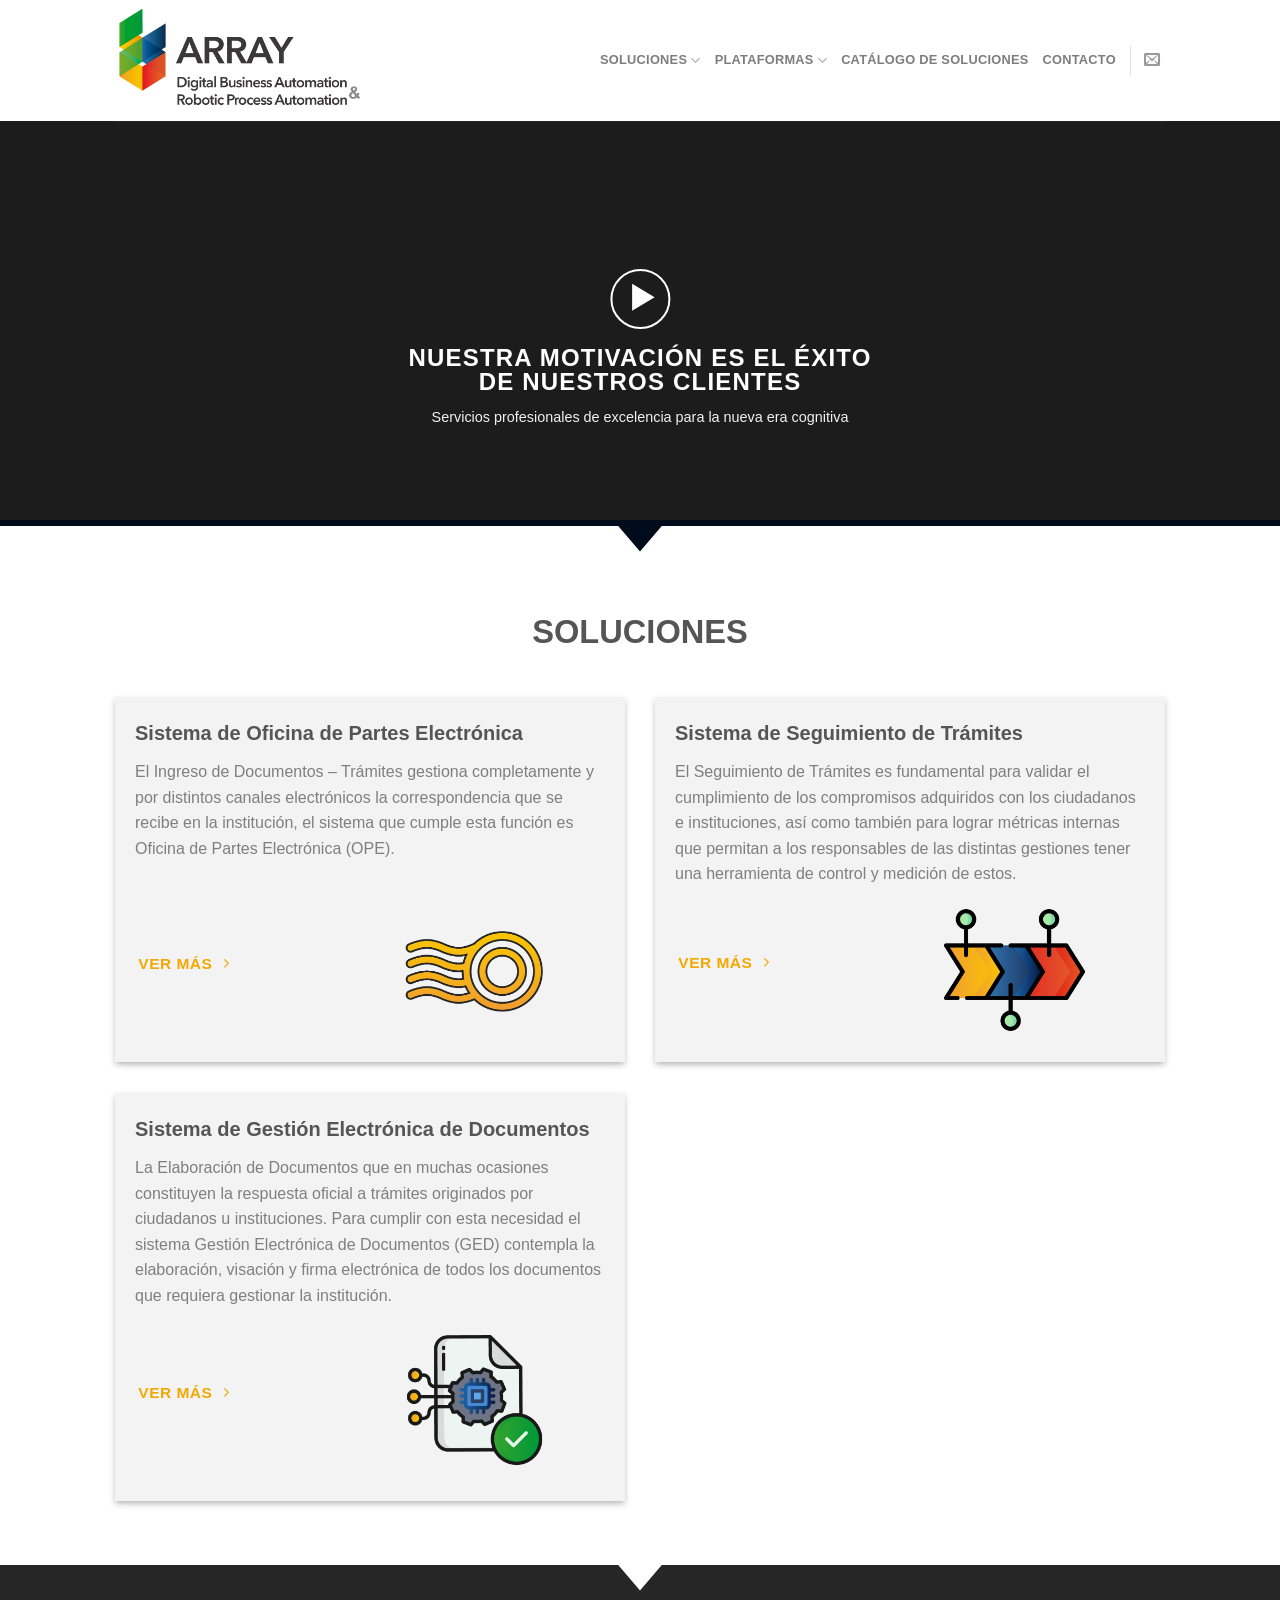
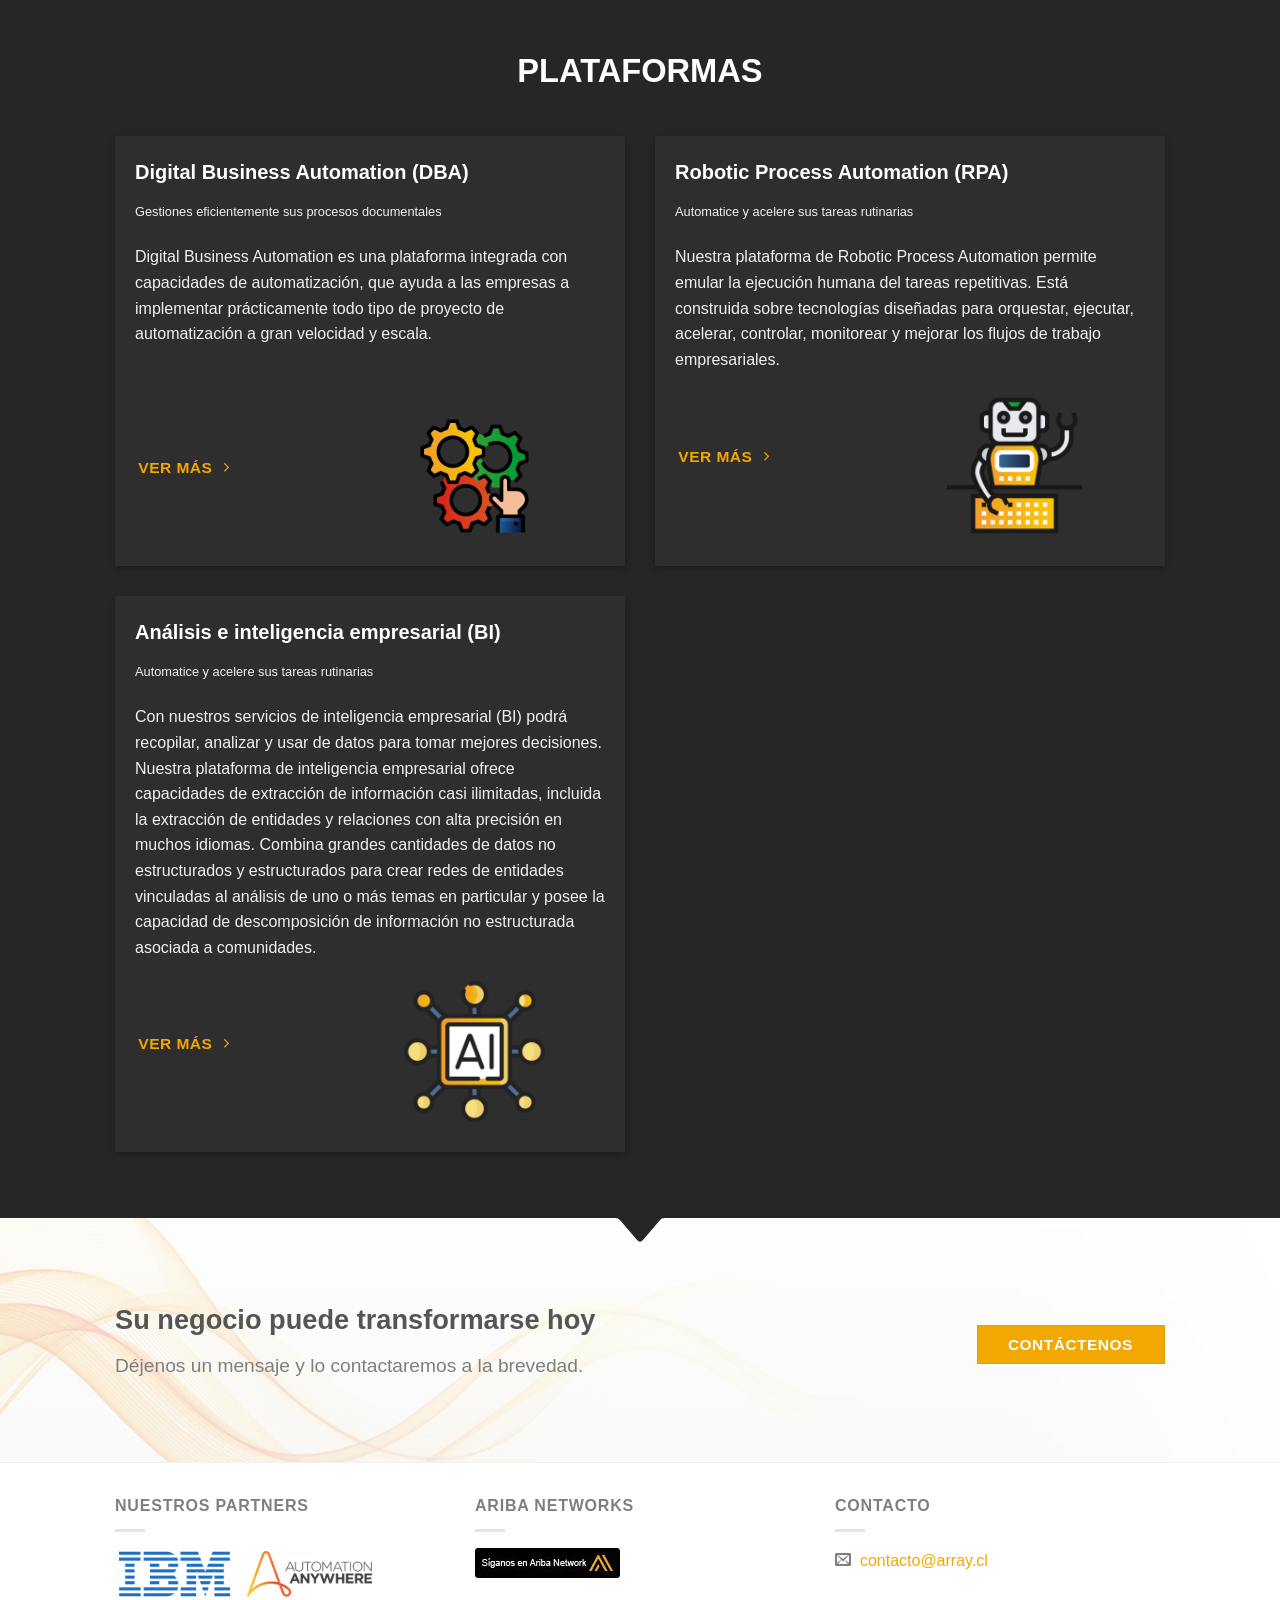
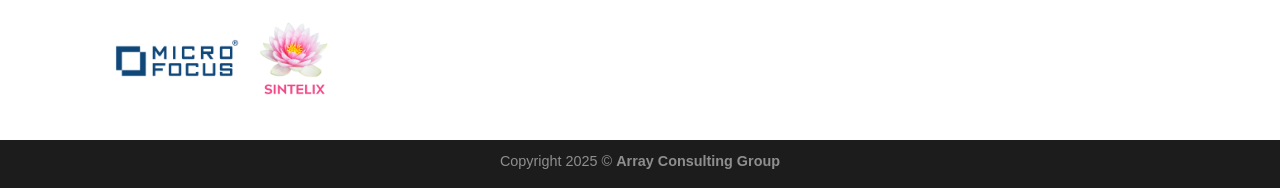
==== commit 1da357be: "Mejorar contraste del catálogo, header con fondo blanco y renombrar a Catálogo de Soluciones - Resta" ====
--- a/index.html
+++ b/index.html
@@ -170,7 +170,7 @@
 	<li id="menu-item-59" class="menu-item menu-item-type-custom menu-item-object-custom menu-item-59"><a href="#plataformas">Analytics</a></li>
 </ul>
 </li>
-<li id="menu-item-70" class="menu-item menu-item-type-custom menu-item-object-custom menu-item-70 menu-item-design-default"><a href="catalogo-servicios/index.html" class="nav-top-link">Catálogo de Servicios</a></li>
+<li id="menu-item-70" class="menu-item menu-item-type-custom menu-item-object-custom menu-item-70 menu-item-design-default"><a href="catalogo-servicios/index.html" class="nav-top-link">Catálogo de Soluciones</a></li>
 <li id="menu-item-61" class="menu-item menu-item-type-custom menu-item-object-custom menu-item-61 menu-item-design-default"><a href="#contacto" class="nav-top-link">Contacto</a></li>
 <li class="header-divider"></li><li class="html header-social-icons ml-0">
 	<div class="social-icons follow-icons"><a href="mailto:contacto@array.cl" data-label="E-mail" rel="nofollow" class="icon plain  email tooltip" title="Send us an email" aria-label="Send us an email"><i class="icon-envelop"></i></a></div></li>            </ul>
@@ -1831,7 +1831,7 @@
 	<li class="menu-item menu-item-type-custom menu-item-object-custom menu-item-59"><a href="#plataformas">Analytics</a></li>
 </ul>
 </li>
-<li class="menu-item menu-item-type-custom menu-item-object-custom menu-item-70"><a href="catalogo-servicios/index.html">Catálogo de Servicios</a></li>
+<li class="menu-item menu-item-type-custom menu-item-object-custom menu-item-70"><a href="catalogo-servicios/index.html">Catálogo de Soluciones</a></li>
 <li class="menu-item menu-item-type-custom menu-item-object-custom menu-item-61"><a href="#contacto">Contacto</a></li>
 <li class="html header-social-icons ml-0">
 	<div class="social-icons follow-icons"><a href="mailto:contacto@array.cl" data-label="E-mail" rel="nofollow" class="icon plain  email tooltip" title="Send us an email" aria-label="Send us an email"><i class="icon-envelop"></i></a></div></li>			</ul>
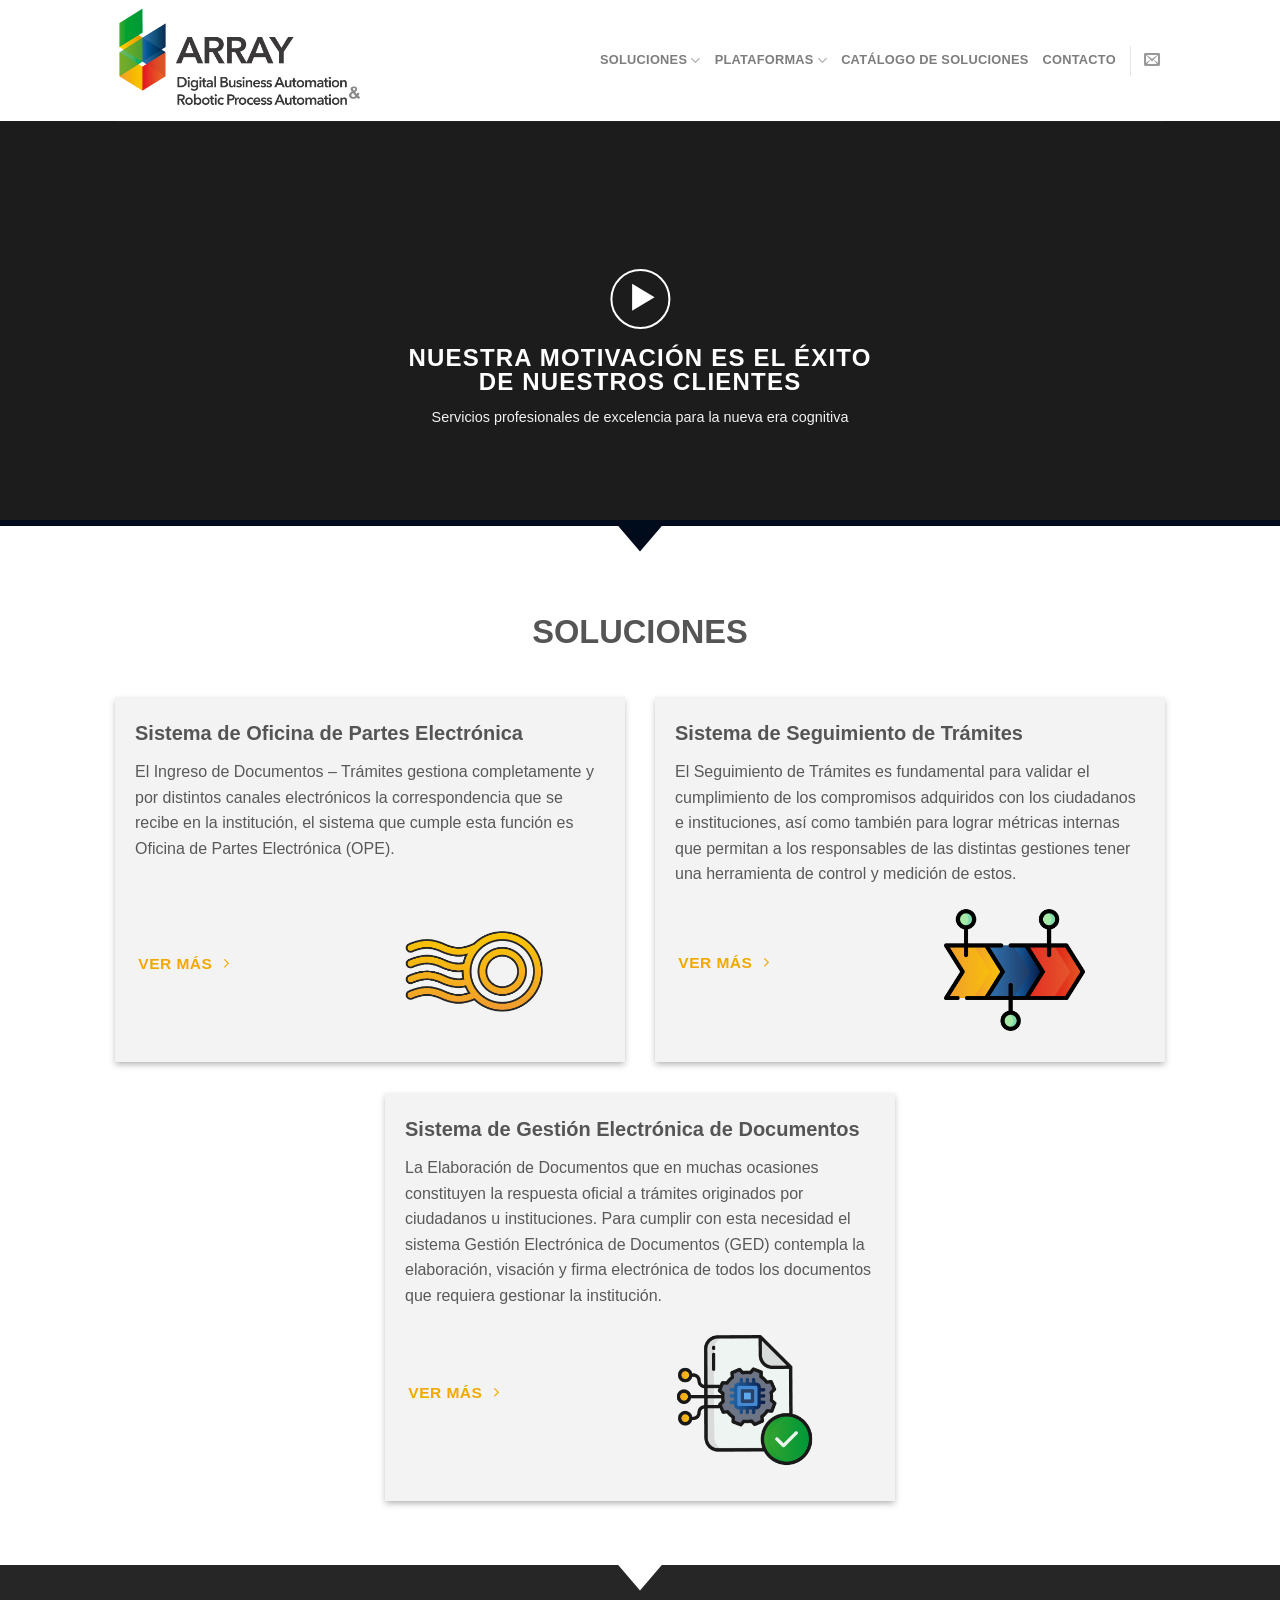
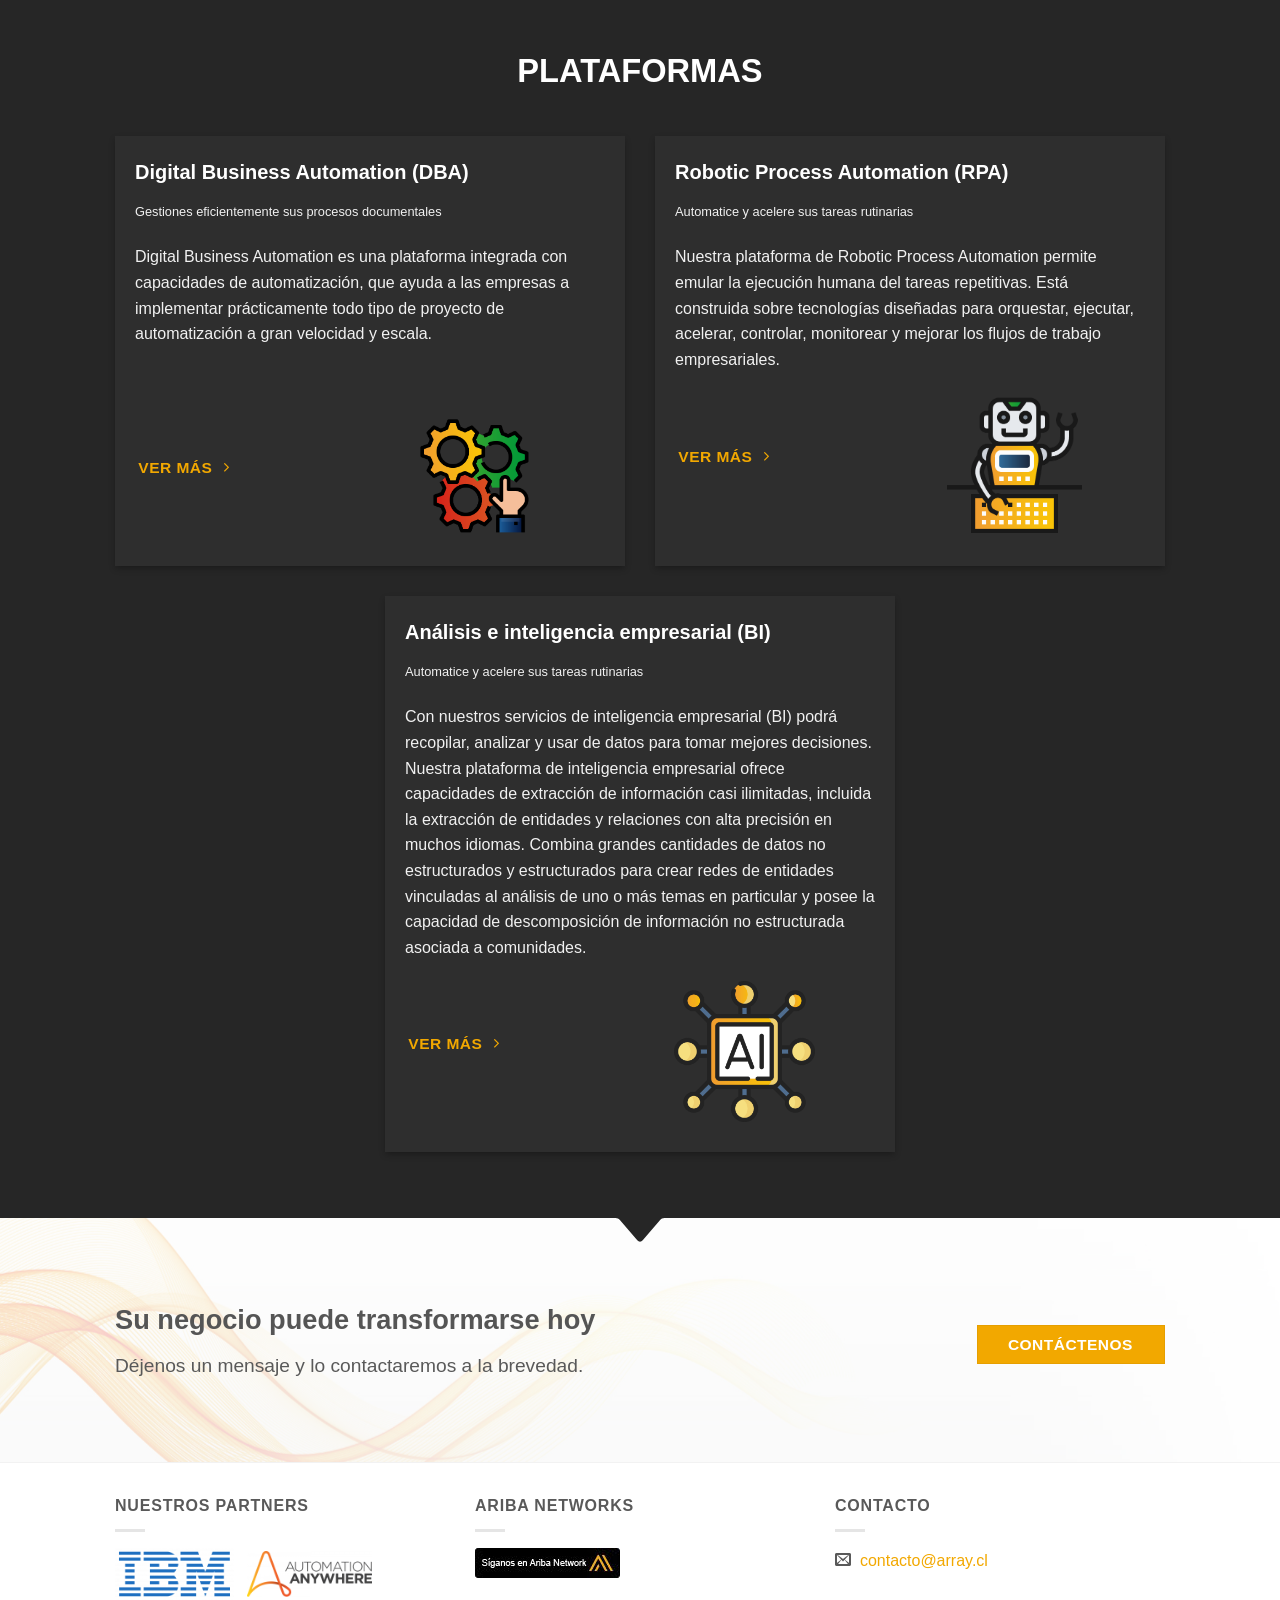
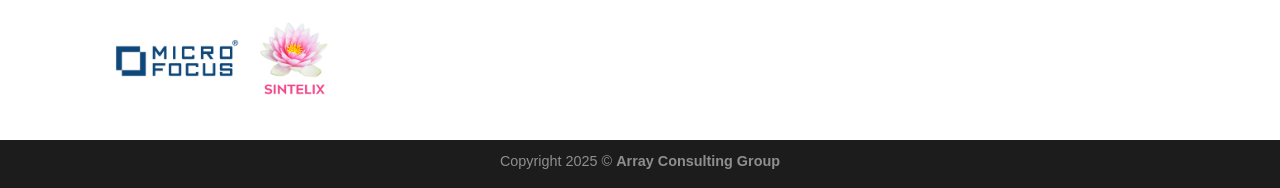
==== commit a40fde49: "Mejoras de contraste WCAG AA y UX en grillas y tablas responsivas Sube el color de texto base (#7f7f" ====
--- a/index.html
+++ b/index.html
@@ -111,7 +111,7 @@
 <link rel="icon" href="wp-content/uploads/2023/03/cropped-output-onlinepngtools-192x192.png" sizes="192x192">
 <link rel="apple-touch-icon" href="wp-content/uploads/2023/03/cropped-output-onlinepngtools-180x180.png">
 <meta name="msapplication-TileImage" content="https://array.cl/wp-content/uploads/2023/03/cropped-output-onlinepngtools-270x270.png">
-<style id="custom-css" type="text/css">:root {--primary-color: #3a3839;}.header-main{height: 121px}#logo img{max-height: 121px}#logo{width:265px;}.header-top{min-height: 30px}.transparent .header-main{height: 90px}.transparent #logo img{max-height: 90px}.has-transparent + .page-title:first-of-type,.has-transparent + #main > .page-title,.has-transparent + #main > div > .page-title,.has-transparent + #main .page-header-wrapper:first-of-type .page-title{padding-top: 90px;}.header.show-on-scroll,.stuck .header-main{height:70px!important}.stuck #logo img{max-height: 70px!important}.header-bg-color {background-color: #ffffff}.header-bottom {background-color: #f1f1f1}@media (max-width: 549px) {.header-main{height: 70px}#logo img{max-height: 70px}}.nav-dropdown{border-radius:3px}.nav-dropdown{font-size:100%}/* Color */.accordion-title.active, .has-icon-bg .icon .icon-inner,.logo a, .primary.is-underline, .primary.is-link, .badge-outline .badge-inner, .nav-outline > li.active> a,.nav-outline >li.active > a, .cart-icon strong,[data-color='primary'], .is-outline.primary{color: #3a3839;}/* Color !important */[data-text-color="primary"]{color: #3a3839!important;}/* Background Color */[data-text-bg="primary"]{background-color: #3a3839;}/* Background */.scroll-to-bullets a,.featured-title, .label-new.menu-item > a:after, .nav-pagination > li > .current,.nav-pagination > li > span:hover,.nav-pagination > li > a:hover,.has-hover:hover .badge-outline .badge-inner,button[type="submit"], .button.wc-forward:not(.checkout):not(.checkout-button), .button.submit-button, .button.primary:not(.is-outline),.featured-table .title,.is-outline:hover, .has-icon:hover .icon-label,.nav-dropdown-bold .nav-column li > a:hover, .nav-dropdown.nav-dropdown-bold > li > a:hover, .nav-dropdown-bold.dark .nav-column li > a:hover, .nav-dropdown.nav-dropdown-bold.dark > li > a:hover, .header-vertical-menu__opener ,.is-outline:hover, .tagcloud a:hover,.grid-tools a, input[type='submit']:not(.is-form), .box-badge:hover .box-text, input.button.alt,.nav-box > li > a:hover,.nav-box > li.active > a,.nav-pills > li.active > a ,.current-dropdown .cart-icon strong, .cart-icon:hover strong, .nav-line-bottom > li > a:before, .nav-line-grow > li > a:before, .nav-line > li > a:before,.banner, .header-top, .slider-nav-circle .flickity-prev-next-button:hover svg, .slider-nav-circle .flickity-prev-next-button:hover .arrow, .primary.is-outline:hover, .button.primary:not(.is-outline), input[type='submit'].primary, input[type='submit'].primary, input[type='reset'].button, input[type='button'].primary, .badge-inner{background-color: #3a3839;}/* Border */.nav-vertical.nav-tabs > li.active > a,.scroll-to-bullets a.active,.nav-pagination > li > .current,.nav-pagination > li > span:hover,.nav-pagination > li > a:hover,.has-hover:hover .badge-outline .badge-inner,.accordion-title.active,.featured-table,.is-outline:hover, .tagcloud a:hover,blockquote, .has-border, .cart-icon strong:after,.cart-icon strong,.blockUI:before, .processing:before,.loading-spin, .slider-nav-circle .flickity-prev-next-button:hover svg, .slider-nav-circle .flickity-prev-next-button:hover .arrow, .primary.is-outline:hover{border-color: #3a3839}.nav-tabs > li.active > a{border-top-color: #3a3839}.widget_shopping_cart_content .blockUI.blockOverlay:before { border-left-color: #3a3839 }.woocommerce-checkout-review-order .blockUI.blockOverlay:before { border-left-color: #3a3839 }/* Fill */.slider .flickity-prev-next-button:hover svg,.slider .flickity-prev-next-button:hover .arrow{fill: #3a3839;}/* Background Color */[data-icon-label]:after, .secondary.is-underline:hover,.secondary.is-outline:hover,.icon-label,.button.secondary:not(.is-outline),.button.alt:not(.is-outline), .badge-inner.on-sale, .button.checkout, .single_add_to_cart_button, .current .breadcrumb-step{ background-color:#f2a800; }[data-text-bg="secondary"]{background-color: #f2a800;}/* Color */.secondary.is-underline,.secondary.is-link, .secondary.is-outline,.stars a.active, .star-rating:before, .woocommerce-page .star-rating:before,.star-rating span:before, .color-secondary{color: #f2a800}/* Color !important */[data-text-color="secondary"]{color: #f2a800!important;}/* Border */.secondary.is-outline:hover{border-color:#f2a800}.success.is-underline:hover,.success.is-outline:hover,.success{background-color: #009d35}.success-color, .success.is-link, .success.is-outline{color: #009d35;}.success-border{border-color: #009d35!important;}/* Color !important */[data-text-color="success"]{color: #009d35!important;}/* Background Color */[data-text-bg="success"]{background-color: #009d35;}.alert.is-underline:hover,.alert.is-outline:hover,.alert{background-color: #dc4e26}.alert.is-link, .alert.is-outline, .color-alert{color: #dc4e26;}/* Color !important */[data-text-color="alert"]{color: #dc4e26!important;}/* Background Color */[data-text-bg="alert"]{background-color: #dc4e26;}body{font-family:"Poppins", sans-serif}body{font-weight: 0}body{color: #7f7f7f}.nav > li > a {font-family:"Poppins", sans-serif;}.mobile-sidebar-levels-2 .nav > li > ul > li > a {font-family:"Poppins", sans-serif;}.nav > li > a {font-weight: 700;}.mobile-sidebar-levels-2 .nav > li > ul > li > a {font-weight: 700;}h1,h2,h3,h4,h5,h6,.heading-font, .off-canvas-center .nav-sidebar.nav-vertical > li > a{font-family: "Poppins", sans-serif;}h1,h2,h3,h4,h5,h6,.heading-font,.banner h1,.banner h2{font-weight: 700;}.alt-font{font-family: "Dancing Script", sans-serif;}.alt-font{font-weight: 400!important;}a{color: #f2a800;}@media screen and (min-width: 550px){.products .box-vertical .box-image{min-width: 300px!important;width: 300px!important;}}.footer-2{background-color: #ffffff}.absolute-footer, html{background-color: #1c1c1c}.label-new.menu-item > a:after{content:"New";}.label-hot.menu-item > a:after{content:"Hot";}.label-sale.menu-item > a:after{content:"Sale";}.label-popular.menu-item > a:after{content:"Popular";}</style></head>
+<style id="custom-css" type="text/css">:root {--primary-color: #3a3839;}.header-main{height: 121px}#logo img{max-height: 121px}#logo{width:265px;}.header-top{min-height: 30px}.transparent .header-main{height: 90px}.transparent #logo img{max-height: 90px}.has-transparent + .page-title:first-of-type,.has-transparent + #main > .page-title,.has-transparent + #main > div > .page-title,.has-transparent + #main .page-header-wrapper:first-of-type .page-title{padding-top: 90px;}.header.show-on-scroll,.stuck .header-main{height:70px!important}.stuck #logo img{max-height: 70px!important}.header-bg-color {background-color: #ffffff}.header-bottom {background-color: #f1f1f1}@media (max-width: 549px) {.header-main{height: 70px}#logo img{max-height: 70px}}.nav-dropdown{border-radius:3px}.nav-dropdown{font-size:100%}/* Color */.accordion-title.active, .has-icon-bg .icon .icon-inner,.logo a, .primary.is-underline, .primary.is-link, .badge-outline .badge-inner, .nav-outline > li.active> a,.nav-outline >li.active > a, .cart-icon strong,[data-color='primary'], .is-outline.primary{color: #3a3839;}/* Color !important */[data-text-color="primary"]{color: #3a3839!important;}/* Background Color */[data-text-bg="primary"]{background-color: #3a3839;}/* Background */.scroll-to-bullets a,.featured-title, .label-new.menu-item > a:after, .nav-pagination > li > .current,.nav-pagination > li > span:hover,.nav-pagination > li > a:hover,.has-hover:hover .badge-outline .badge-inner,button[type="submit"], .button.wc-forward:not(.checkout):not(.checkout-button), .button.submit-button, .button.primary:not(.is-outline),.featured-table .title,.is-outline:hover, .has-icon:hover .icon-label,.nav-dropdown-bold .nav-column li > a:hover, .nav-dropdown.nav-dropdown-bold > li > a:hover, .nav-dropdown-bold.dark .nav-column li > a:hover, .nav-dropdown.nav-dropdown-bold.dark > li > a:hover, .header-vertical-menu__opener ,.is-outline:hover, .tagcloud a:hover,.grid-tools a, input[type='submit']:not(.is-form), .box-badge:hover .box-text, input.button.alt,.nav-box > li > a:hover,.nav-box > li.active > a,.nav-pills > li.active > a ,.current-dropdown .cart-icon strong, .cart-icon:hover strong, .nav-line-bottom > li > a:before, .nav-line-grow > li > a:before, .nav-line > li > a:before,.banner, .header-top, .slider-nav-circle .flickity-prev-next-button:hover svg, .slider-nav-circle .flickity-prev-next-button:hover .arrow, .primary.is-outline:hover, .button.primary:not(.is-outline), input[type='submit'].primary, input[type='submit'].primary, input[type='reset'].button, input[type='button'].primary, .badge-inner{background-color: #3a3839;}/* Border */.nav-vertical.nav-tabs > li.active > a,.scroll-to-bullets a.active,.nav-pagination > li > .current,.nav-pagination > li > span:hover,.nav-pagination > li > a:hover,.has-hover:hover .badge-outline .badge-inner,.accordion-title.active,.featured-table,.is-outline:hover, .tagcloud a:hover,blockquote, .has-border, .cart-icon strong:after,.cart-icon strong,.blockUI:before, .processing:before,.loading-spin, .slider-nav-circle .flickity-prev-next-button:hover svg, .slider-nav-circle .flickity-prev-next-button:hover .arrow, .primary.is-outline:hover{border-color: #3a3839}.nav-tabs > li.active > a{border-top-color: #3a3839}.widget_shopping_cart_content .blockUI.blockOverlay:before { border-left-color: #3a3839 }.woocommerce-checkout-review-order .blockUI.blockOverlay:before { border-left-color: #3a3839 }/* Fill */.slider .flickity-prev-next-button:hover svg,.slider .flickity-prev-next-button:hover .arrow{fill: #3a3839;}/* Background Color */[data-icon-label]:after, .secondary.is-underline:hover,.secondary.is-outline:hover,.icon-label,.button.secondary:not(.is-outline),.button.alt:not(.is-outline), .badge-inner.on-sale, .button.checkout, .single_add_to_cart_button, .current .breadcrumb-step{ background-color:#f2a800; }[data-text-bg="secondary"]{background-color: #f2a800;}/* Color */.secondary.is-underline,.secondary.is-link, .secondary.is-outline,.stars a.active, .star-rating:before, .woocommerce-page .star-rating:before,.star-rating span:before, .color-secondary{color: #f2a800}/* Color !important */[data-text-color="secondary"]{color: #f2a800!important;}/* Border */.secondary.is-outline:hover{border-color:#f2a800}.success.is-underline:hover,.success.is-outline:hover,.success{background-color: #009d35}.success-color, .success.is-link, .success.is-outline{color: #009d35;}.success-border{border-color: #009d35!important;}/* Color !important */[data-text-color="success"]{color: #009d35!important;}/* Background Color */[data-text-bg="success"]{background-color: #009d35;}.alert.is-underline:hover,.alert.is-outline:hover,.alert{background-color: #dc4e26}.alert.is-link, .alert.is-outline, .color-alert{color: #dc4e26;}/* Color !important */[data-text-color="alert"]{color: #dc4e26!important;}/* Background Color */[data-text-bg="alert"]{background-color: #dc4e26;}body{font-family:"Poppins", sans-serif}body{font-weight: 0}body{color: #595959}.nav > li > a {font-family:"Poppins", sans-serif;}.mobile-sidebar-levels-2 .nav > li > ul > li > a {font-family:"Poppins", sans-serif;}.nav > li > a {font-weight: 700;}.mobile-sidebar-levels-2 .nav > li > ul > li > a {font-weight: 700;}h1,h2,h3,h4,h5,h6,.heading-font, .off-canvas-center .nav-sidebar.nav-vertical > li > a{font-family: "Poppins", sans-serif;}h1,h2,h3,h4,h5,h6,.heading-font,.banner h1,.banner h2{font-weight: 700;}.alt-font{font-family: "Dancing Script", sans-serif;}.alt-font{font-weight: 400!important;}a{color: #f2a800;}@media screen and (min-width: 550px){.products .box-vertical .box-image{min-width: 300px!important;width: 300px!important;}}.footer-2{background-color: #ffffff}.absolute-footer, html{background-color: #1c1c1c}.label-new.menu-item > a:after{content:"New";}.label-hot.menu-item > a:after{content:"Hot";}.label-sale.menu-item > a:after{content:"Sale";}.label-popular.menu-item > a:after{content:"Popular";}#row-586146160,#row-951456050{justify-content:center}</style></head>
 
 <body class="home wp-singular page-template page-template-page-blank page-template-page-blank-php page page-id-2 wp-theme-flatsome theme-flatsome woocommerce-no-js lightbox nav-dropdown-has-arrow nav-dropdown-has-shadow nav-dropdown-has-border">
 
